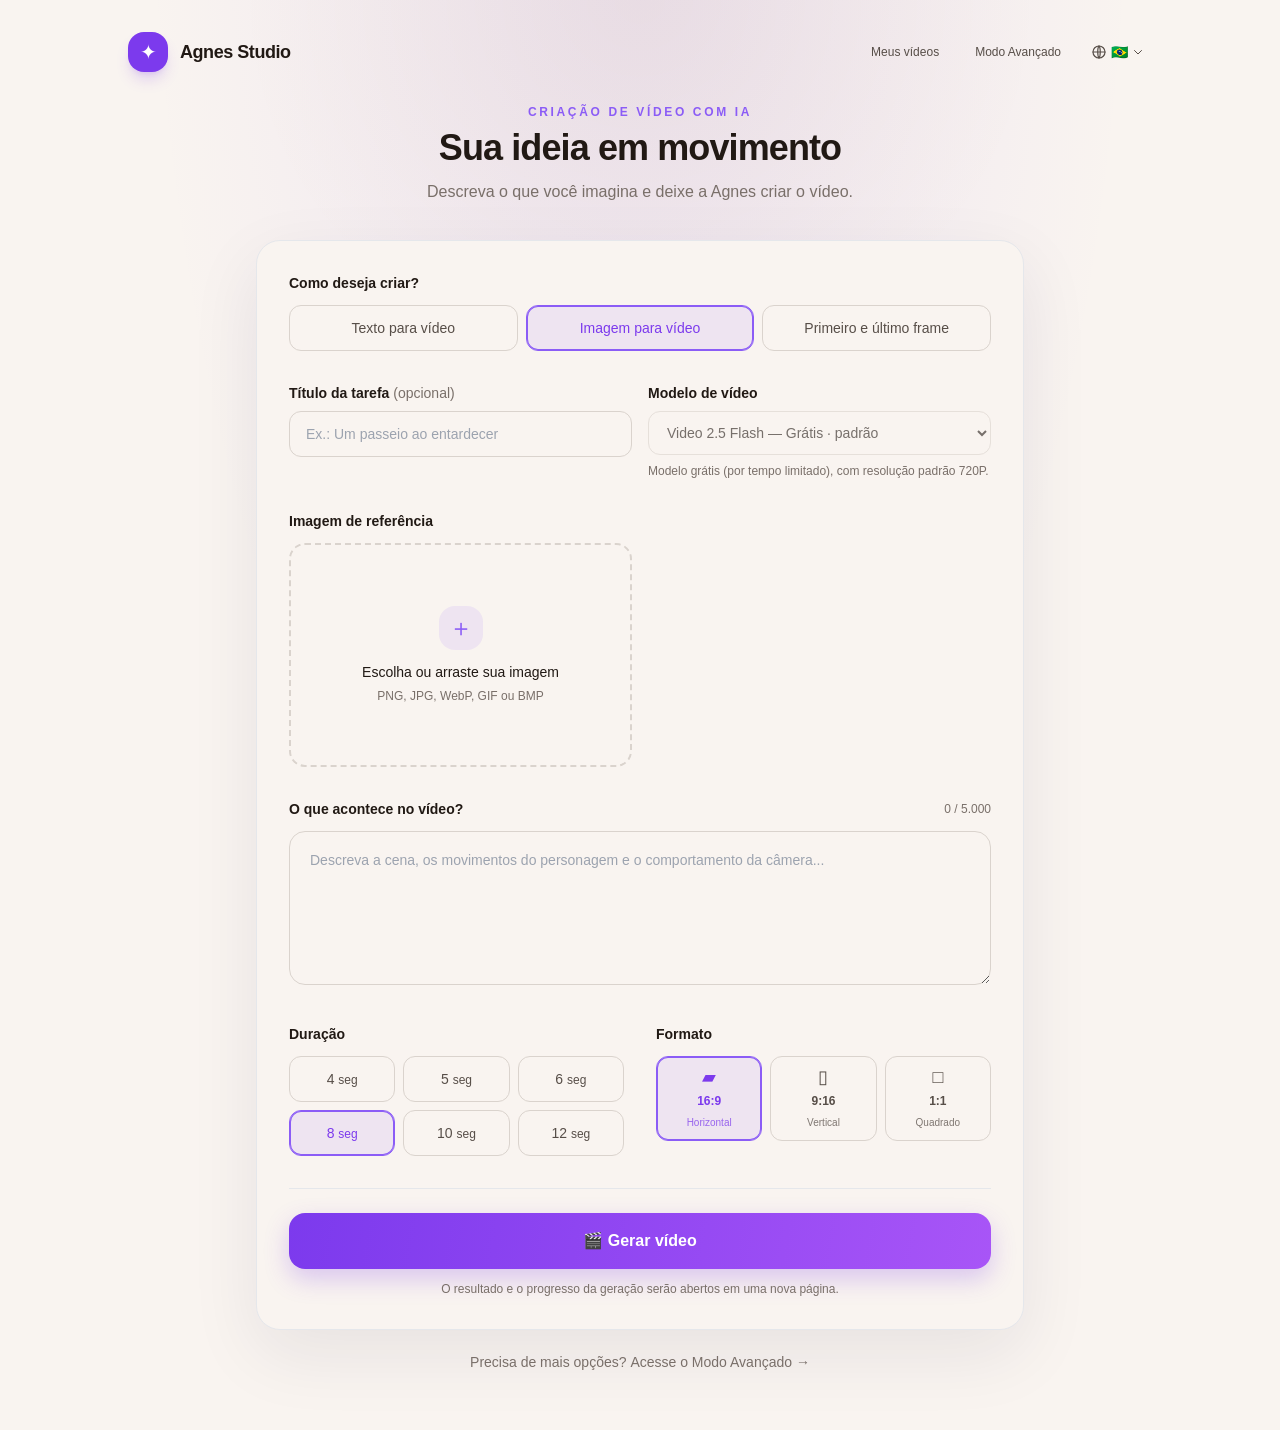
==== static/index.html @ dfd613c1 "fix: persist quick video task title" ====
<!DOCTYPE html>
<html lang="zh-CN">
  <head>
    <meta charset="UTF-8" />
    <meta name="viewport" content="width=device-width, initial-scale=1.0" />
    <title>Agnes Video Generator</title>
    <link rel="icon" type="image/svg+xml" href="/static/favicon.svg" />
    <link rel="icon" type="image/x-icon" href="/static/favicon.ico" />
    <link rel="icon" type="image/png" sizes="1024x1024" href="/static/icon.png" />
    <link rel="apple-touch-icon" href="/static/icon.png" />
    <script>
      /* ── 主题防闪烁：hydration/DOM 前同步设置 <html data-theme>（与官网一致）── */
      (function () {
        try {
          var m = localStorage.getItem('theme');
          var mode = (m === 'light' || m === 'dark' || m === 'system') ? m : 'system';
          var dark = mode === 'dark' || (mode === 'system' && window.matchMedia('(prefers-color-scheme: dark)').matches);
          document.documentElement.setAttribute('data-theme', dark ? 'dark' : 'light');
        } catch (e) {
          document.documentElement.setAttribute('data-theme', 'dark');
        }
      })();
    </script>
    <script type="module" crossorigin src="/static/assets/index-D3nJv8yA.js"></script>
    <link rel="stylesheet" crossorigin href="/static/assets/index-COWpa79r.css">
  </head>
  <body class="text-ink min-h-screen font-sans" style="background: radial-gradient(ellipse 45% 38% at 50% 0%, color-mix(in oklab, var(--color-accent) 6%, transparent), transparent 70%), var(--color-paper);">
    <div id="app"></div>
  </body>
</html>
---- static/assets/index-COWpa79r.css ----
.studio-shell[data-v-0c28b65e]{background:radial-gradient(ellipse at 50% -15%,rgba(139,92,246,.12),transparent 55%)}.studio-card[data-v-0c28b65e]{box-shadow:0 24px 70px #1e143c14}.studio-choice[data-v-0c28b65e]{min-height:46px;border-radius:12px;font-size:.875rem;transition:all .16s ease}.studio-choice[data-v-0c28b65e]:hover{border-color:#8b5cf68c}.studio-choice-active[data-v-0c28b65e],.studio-mode-tab-active[data-v-0c28b65e]{border-color:#8b5cf6;background:#8b5cf61a;color:#7c3aed;box-shadow:inset 0 0 0 1px #8b5cf6}.studio-generate[data-v-0c28b65e]{background:linear-gradient(100deg,#7c3aed,#a855f7);box-shadow:0 10px 24px #7c3aed40}.studio-generate[data-v-0c28b65e]:hover:not(:disabled){transform:translateY(-1px);box-shadow:0 14px 30px #7c3aed52}.studio-spinner[data-v-0c28b65e]{width:17px;height:17px;border:2px solid rgba(255,255,255,.45);border-top-color:#fff;border-radius:50%;animation:studio-spin-0c28b65e .75s linear infinite}@keyframes studio-spin-0c28b65e{to{transform:rotate(360deg)}}.studio-shell[data-v-d3bfa775]{background:radial-gradient(ellipse at 50% -15%,rgba(139,92,246,.12),transparent 55%)}*,:before,:after{--tw-border-spacing-x: 0;--tw-border-spacing-y: 0;--tw-translate-x: 0;--tw-translate-y: 0;--tw-rotate: 0;--tw-skew-x: 0;--tw-skew-y: 0;--tw-scale-x: 1;--tw-scale-y: 1;--tw-pan-x: ;--tw-pan-y: ;--tw-pinch-zoom: ;--tw-scroll-snap-strictness: proximity;--tw-gradient-from-position: ;--tw-gradient-via-position: ;--tw-gradient-to-position: ;--tw-ordinal: ;--tw-slashed-zero: ;--tw-numeric-figure: ;--tw-numeric-spacing: ;--tw-numeric-fraction: ;--tw-ring-inset: ;--tw-ring-offset-width: 0px;--tw-ring-offset-color: #fff;--tw-ring-color: rgb(59 130 246 / .5);--tw-ring-offset-shadow: 0 0 #0000;--tw-ring-shadow: 0 0 #0000;--tw-shadow: 0 0 #0000;--tw-shadow-colored: 0 0 #0000;--tw-blur: ;--tw-brightness: ;--tw-contrast: ;--tw-grayscale: ;--tw-hue-rotate: ;--tw-invert: ;--tw-saturate: ;--tw-sepia: ;--tw-drop-shadow: ;--tw-backdrop-blur: ;--tw-backdrop-brightness: ;--tw-backdrop-contrast: ;--tw-backdrop-grayscale: ;--tw-backdrop-hue-rotate: ;--tw-backdrop-invert: ;--tw-backdrop-opacity: ;--tw-backdrop-saturate: ;--tw-backdrop-sepia: ;--tw-contain-size: ;--tw-contain-layout: ;--tw-contain-paint: ;--tw-contain-style: }::backdrop{--tw-border-spacing-x: 0;--tw-border-spacing-y: 0;--tw-translate-x: 0;--tw-translate-y: 0;--tw-rotate: 0;--tw-skew-x: 0;--tw-skew-y: 0;--tw-scale-x: 1;--tw-scale-y: 1;--tw-pan-x: ;--tw-pan-y: ;--tw-pinch-zoom: ;--tw-scroll-snap-strictness: proximity;--tw-gradient-from-position: ;--tw-gradient-via-position: ;--tw-gradient-to-position: ;--tw-ordinal: ;--tw-slashed-zero: ;--tw-numeric-figure: ;--tw-numeric-spacing: ;--tw-numeric-fraction: ;--tw-ring-inset: ;--tw-ring-offset-width: 0px;--tw-ring-offset-color: #fff;--tw-ring-color: rgb(59 130 246 / .5);--tw-ring-offset-shadow: 0 0 #0000;--tw-ring-shadow: 0 0 #0000;--tw-shadow: 0 0 #0000;--tw-shadow-colored: 0 0 #0000;--tw-blur: ;--tw-brightness: ;--tw-contrast: ;--tw-grayscale: ;--tw-hue-rotate: ;--tw-invert: ;--tw-saturate: ;--tw-sepia: ;--tw-drop-shadow: ;--tw-backdrop-blur: ;--tw-backdrop-brightness: ;--tw-backdrop-contrast: ;--tw-backdrop-grayscale: ;--tw-backdrop-hue-rotate: ;--tw-backdrop-invert: ;--tw-backdrop-opacity: ;--tw-backdrop-saturate: ;--tw-backdrop-sepia: ;--tw-contain-size: ;--tw-contain-layout: ;--tw-contain-paint: ;--tw-contain-style: }*,:before,:after{box-sizing:border-box;border-width:0;border-style:solid;border-color:#e5e7eb}:before,:after{--tw-content: ""}html,:host{line-height:1.5;-webkit-text-size-adjust:100%;-moz-tab-size:4;-o-tab-size:4;tab-size:4;font-family:PingFang SC,Microsoft YaHei,sans-serif;font-feature-settings:normal;font-variation-settings:normal;-webkit-tap-highlight-color:transparent}body{margin:0;line-height:inherit}hr{height:0;color:inherit;border-top-width:1px}abbr:where([title]){-webkit-text-decoration:underline dotted;text-decoration:underline dotted}h1,h2,h3,h4,h5,h6{font-size:inherit;font-weight:inherit}a{color:inherit;text-decoration:inherit}b,strong{font-weight:bolder}code,kbd,samp,pre{font-family:ui-monospace,SFMono-Regular,Menlo,Monaco,Consolas,Liberation Mono,Courier New,monospace;font-feature-settings:normal;font-variation-settings:normal;font-size:1em}small{font-size:80%}sub,sup{font-size:75%;line-height:0;position:relative;vertical-align:baseline}sub{bottom:-.25em}sup{top:-.5em}table{text-indent:0;border-color:inherit;border-collapse:collapse}button,input,optgroup,select,textarea{font-family:inherit;font-feature-settings:inherit;font-variation-settings:inherit;font-size:100%;font-weight:inherit;line-height:inherit;letter-spacing:inherit;color:inherit;margin:0;padding:0}button,select{text-transform:none}button,input:where([type=button]),input:where([type=reset]),input:where([type=submit]){-webkit-appearance:button;background-color:transparent;background-image:none}:-moz-focusring{outline:auto}:-moz-ui-invalid{box-shadow:none}progress{vertical-align:baseline}::-webkit-inner-spin-button,::-webkit-outer-spin-button{height:auto}[type=search]{-webkit-appearance:textfield;outline-offset:-2px}::-webkit-search-decoration{-webkit-appearance:none}::-webkit-file-upload-button{-webkit-appearance:button;font:inherit}summary{display:list-item}blockquote,dl,dd,h1,h2,h3,h4,h5,h6,hr,figure,p,pre{margin:0}fieldset{margin:0;padding:0}legend{padding:0}ol,ul,menu{list-style:none;margin:0;padding:0}dialog{padding:0}textarea{resize:vertical}input::-moz-placeholder,textarea::-moz-placeholder{opacity:1;color:#9ca3af}input::placeholder,textarea::placeholder{opacity:1;color:#9ca3af}button,[role=button]{cursor:pointer}:disabled{cursor:default}img,svg,video,canvas,audio,iframe,embed,object{display:block;vertical-align:middle}img,video{max-width:100%;height:auto}[hidden]:where(:not([hidden=until-found])){display:none}.sr-only{position:absolute;width:1px;height:1px;padding:0;margin:-1px;overflow:hidden;clip:rect(0,0,0,0);white-space:nowrap;border-width:0}.pointer-events-none{pointer-events:none}.visible{visibility:visible}.fixed{position:fixed}.absolute{position:absolute}.relative{position:relative}.sticky{position:sticky}.inset-0{top:0;right:0;bottom:0;left:0}.inset-x-0{left:0;right:0}.bottom-0{bottom:0}.bottom-6{bottom:1.5rem}.left-1\/2{left:50%}.left-2{left:.5rem}.right-0{right:0}.top-0{top:0}.top-2{top:.5rem}.top-24{top:6rem}.top-\[120px\]{top:120px}.z-20{z-index:20}.z-40{z-index:40}.z-50{z-index:50}.z-\[60\]{z-index:60}.order-last{order:9999}.-mx-1{margin-left:-.25rem;margin-right:-.25rem}.mx-1{margin-left:.25rem;margin-right:.25rem}.mx-2{margin-left:.5rem;margin-right:.5rem}.mx-4{margin-left:1rem;margin-right:1rem}.mx-auto{margin-left:auto;margin-right:auto}.-mt-0\.5{margin-top:-.125rem}.mb-0\.5{margin-bottom:.125rem}.mb-1{margin-bottom:.25rem}.mb-1\.5{margin-bottom:.375rem}.mb-10{margin-bottom:2.5rem}.mb-2{margin-bottom:.5rem}.mb-3{margin-bottom:.75rem}.mb-4{margin-bottom:1rem}.mb-5{margin-bottom:1.25rem}.mb-6{margin-bottom:1.5rem}.mb-7{margin-bottom:1.75rem}.mb-8{margin-bottom:2rem}.ml-1{margin-left:.25rem}.ml-2{margin-left:.5rem}.ml-3{margin-left:.75rem}.ml-auto{margin-left:auto}.mr-3{margin-right:.75rem}.mt-0\.5{margin-top:.125rem}.mt-1{margin-top:.25rem}.mt-1\.5{margin-top:.375rem}.mt-2{margin-top:.5rem}.mt-2\.5{margin-top:.625rem}.mt-3{margin-top:.75rem}.mt-4{margin-top:1rem}.mt-5{margin-top:1.25rem}.mt-6{margin-top:1.5rem}.mt-8{margin-top:2rem}.line-clamp-2{overflow:hidden;display:-webkit-box;-webkit-box-orient:vertical;-webkit-line-clamp:2}.block{display:block}.inline-block{display:inline-block}.inline{display:inline}.flex{display:flex}.inline-flex{display:inline-flex}.table{display:table}.grid{display:grid}.hidden{display:none}.aspect-video{aspect-ratio:16 / 9}.h-1{height:.25rem}.h-10{height:2.5rem}.h-11{height:2.75rem}.h-12{height:3rem}.h-2\.5{height:.625rem}.h-3{height:.75rem}.h-3\.5{height:.875rem}.h-4{height:1rem}.h-5{height:1.25rem}.h-7{height:1.75rem}.h-9{height:2.25rem}.h-full{height:100%}.max-h-24{max-height:6rem}.max-h-32{max-height:8rem}.max-h-36{max-height:9rem}.max-h-40{max-height:10rem}.max-h-48{max-height:12rem}.max-h-64{max-height:16rem}.max-h-72{max-height:18rem}.max-h-96{max-height:24rem}.max-h-\[400px\]{max-height:400px}.max-h-\[70vh\]{max-height:70vh}.max-h-\[85vh\]{max-height:85vh}.max-h-\[90vh\]{max-height:90vh}.min-h-11{min-height:2.75rem}.min-h-48{min-height:12rem}.min-h-screen{min-height:100vh}.w-1{width:.25rem}.w-10{width:2.5rem}.w-11{width:2.75rem}.w-12{width:3rem}.w-16{width:4rem}.w-20{width:5rem}.w-24{width:6rem}.w-3{width:.75rem}.w-3\.5{width:.875rem}.w-4{width:1rem}.w-40{width:10rem}.w-72{width:18rem}.w-8{width:2rem}.w-9{width:2.25rem}.w-\[115px\]{width:115px}.w-\[130px\]{width:130px}.w-\[220px\]{width:220px}.w-full{width:100%}.w-px{width:1px}.min-w-0{min-width:0px}.min-w-48{min-width:12rem}.min-w-\[8rem\]{min-width:8rem}.max-w-2xl{max-width:42rem}.max-w-3xl{max-width:48rem}.max-w-4xl{max-width:56rem}.max-w-5xl{max-width:64rem}.max-w-\[85vw\]{max-width:85vw}.max-w-\[90vw\]{max-width:90vw}.max-w-\[9rem\]{max-width:9rem}.max-w-lg{max-width:32rem}.max-w-sm{max-width:24rem}.max-w-xl{max-width:36rem}.flex-1{flex:1 1 0%}.flex-shrink-0,.shrink-0{flex-shrink:0}.basis-full{flex-basis:100%}.-translate-x-1\/2{--tw-translate-x: -50%;transform:translate(var(--tw-translate-x),var(--tw-translate-y)) rotate(var(--tw-rotate)) skew(var(--tw-skew-x)) skewY(var(--tw-skew-y)) scaleX(var(--tw-scale-x)) scaleY(var(--tw-scale-y))}.translate-y-0{--tw-translate-y: 0px;transform:translate(var(--tw-translate-x),var(--tw-translate-y)) rotate(var(--tw-rotate)) skew(var(--tw-skew-x)) skewY(var(--tw-skew-y)) scaleX(var(--tw-scale-x)) scaleY(var(--tw-scale-y))}.translate-y-4{--tw-translate-y: 1rem;transform:translate(var(--tw-translate-x),var(--tw-translate-y)) rotate(var(--tw-rotate)) skew(var(--tw-skew-x)) skewY(var(--tw-skew-y)) scaleX(var(--tw-scale-x)) scaleY(var(--tw-scale-y))}.rotate-180{--tw-rotate: 180deg;transform:translate(var(--tw-translate-x),var(--tw-translate-y)) rotate(var(--tw-rotate)) skew(var(--tw-skew-x)) skewY(var(--tw-skew-y)) scaleX(var(--tw-scale-x)) scaleY(var(--tw-scale-y))}.rotate-90{--tw-rotate: 90deg;transform:translate(var(--tw-translate-x),var(--tw-translate-y)) rotate(var(--tw-rotate)) skew(var(--tw-skew-x)) skewY(var(--tw-skew-y)) scaleX(var(--tw-scale-x)) scaleY(var(--tw-scale-y))}.transform{transform:translate(var(--tw-translate-x),var(--tw-translate-y)) rotate(var(--tw-rotate)) skew(var(--tw-skew-x)) skewY(var(--tw-skew-y)) scaleX(var(--tw-scale-x)) scaleY(var(--tw-scale-y))}@keyframes pulse{50%{opacity:.5}}.animate-pulse{animation:pulse 2s cubic-bezier(.4,0,.6,1) infinite}.cursor-help{cursor:help}.cursor-not-allowed{cursor:not-allowed}.cursor-pointer{cursor:pointer}.select-none{-webkit-user-select:none;-moz-user-select:none;user-select:none}.select-all{-webkit-user-select:all;-moz-user-select:all;user-select:all}.resize-y{resize:vertical}.list-disc{list-style-type:disc}.grid-cols-1{grid-template-columns:repeat(1,minmax(0,1fr))}.grid-cols-2{grid-template-columns:repeat(2,minmax(0,1fr))}.grid-cols-3{grid-template-columns:repeat(3,minmax(0,1fr))}.flex-col{flex-direction:column}.flex-wrap{flex-wrap:wrap}.items-start{align-items:flex-start}.items-end{align-items:flex-end}.items-center{align-items:center}.justify-end{justify-content:flex-end}.justify-center{justify-content:center}.justify-between{justify-content:space-between}.gap-0\.5{gap:.125rem}.gap-1{gap:.25rem}.gap-1\.5{gap:.375rem}.gap-2{gap:.5rem}.gap-2\.5{gap:.625rem}.gap-3{gap:.75rem}.gap-4{gap:1rem}.gap-6{gap:1.5rem}.gap-7{gap:1.75rem}.gap-x-3{-moz-column-gap:.75rem;column-gap:.75rem}.gap-x-4{-moz-column-gap:1rem;column-gap:1rem}.gap-x-5{-moz-column-gap:1.25rem;column-gap:1.25rem}.gap-x-6{-moz-column-gap:1.5rem;column-gap:1.5rem}.gap-y-0\.5{row-gap:.125rem}.gap-y-1{row-gap:.25rem}.gap-y-1\.5{row-gap:.375rem}.gap-y-2{row-gap:.5rem}.gap-y-3{row-gap:.75rem}.space-y-0\.5>:not([hidden])~:not([hidden]){--tw-space-y-reverse: 0;margin-top:calc(.125rem * calc(1 - var(--tw-space-y-reverse)));margin-bottom:calc(.125rem * var(--tw-space-y-reverse))}.space-y-1>:not([hidden])~:not([hidden]){--tw-space-y-reverse: 0;margin-top:calc(.25rem * calc(1 - var(--tw-space-y-reverse)));margin-bottom:calc(.25rem * var(--tw-space-y-reverse))}.space-y-1\.5>:not([hidden])~:not([hidden]){--tw-space-y-reverse: 0;margin-top:calc(.375rem * calc(1 - var(--tw-space-y-reverse)));margin-bottom:calc(.375rem * var(--tw-space-y-reverse))}.space-y-2>:not([hidden])~:not([hidden]){--tw-space-y-reverse: 0;margin-top:calc(.5rem * calc(1 - var(--tw-space-y-reverse)));margin-bottom:calc(.5rem * var(--tw-space-y-reverse))}.space-y-3>:not([hidden])~:not([hidden]){--tw-space-y-reverse: 0;margin-top:calc(.75rem * calc(1 - var(--tw-space-y-reverse)));margin-bottom:calc(.75rem * var(--tw-space-y-reverse))}.space-y-4>:not([hidden])~:not([hidden]){--tw-space-y-reverse: 0;margin-top:calc(1rem * calc(1 - var(--tw-space-y-reverse)));margin-bottom:calc(1rem * var(--tw-space-y-reverse))}.space-y-5>:not([hidden])~:not([hidden]){--tw-space-y-reverse: 0;margin-top:calc(1.25rem * calc(1 - var(--tw-space-y-reverse)));margin-bottom:calc(1.25rem * var(--tw-space-y-reverse))}.space-y-7>:not([hidden])~:not([hidden]){--tw-space-y-reverse: 0;margin-top:calc(1.75rem * calc(1 - var(--tw-space-y-reverse)));margin-bottom:calc(1.75rem * var(--tw-space-y-reverse))}.self-start{align-self:flex-start}.self-center{align-self:center}.overflow-auto{overflow:auto}.overflow-hidden{overflow:hidden}.overflow-x-auto{overflow-x:auto}.overflow-y-auto{overflow-y:auto}.truncate{overflow:hidden;text-overflow:ellipsis;white-space:nowrap}.whitespace-nowrap{white-space:nowrap}.whitespace-pre{white-space:pre}.whitespace-pre-line{white-space:pre-line}.whitespace-pre-wrap{white-space:pre-wrap}.break-words{overflow-wrap:break-word}.break-all{word-break:break-all}.rounded{border-radius:.25rem}.rounded-2xl{border-radius:1rem}.rounded-3xl{border-radius:1.5rem}.rounded-full{border-radius:9999px}.rounded-lg{border-radius:.5rem}.rounded-md{border-radius:.375rem}.rounded-xl{border-radius:.75rem}.border{border-width:1px}.border-2{border-width:2px}.border-b{border-bottom-width:1px}.border-t{border-top-width:1px}.border-dashed{border-style:dashed}.border-amber-500\/25{border-color:#f59e0b40}.border-amber-500\/30{border-color:#f59e0b4d}.border-amber-500\/40{border-color:#f59e0b66}.border-emerald-400\/40{border-color:#34d39966}.border-emerald-500\/20{border-color:#10b98133}.border-red-500\/15{border-color:#ef444426}.border-red-500\/20{border-color:#ef444433}.border-red-500\/25{border-color:#ef444440}.border-red-800{--tw-border-opacity: 1;border-color:rgb(153 27 27 / var(--tw-border-opacity, 1))}.border-red-800\/50{border-color:#991b1b80}.border-red-800\/60{border-color:#991b1b99}.border-transparent{border-color:transparent}.border-violet-400\/50{border-color:#a78bfa80}.border-violet-500{--tw-border-opacity: 1;border-color:rgb(139 92 246 / var(--tw-border-opacity, 1))}.border-violet-500\/15{border-color:#8b5cf626}.border-white\/40{border-color:#fff6}.border-t-white{--tw-border-opacity: 1;border-top-color:rgb(255 255 255 / var(--tw-border-opacity, 1))}.bg-amber-500\/10{background-color:#f59e0b1a}.bg-amber-500\/5{background-color:#f59e0b0d}.bg-amber-900\/30{background-color:#78350f4d}.bg-amber-900\/60{background-color:#78350f99}.bg-black{--tw-bg-opacity: 1;background-color:rgb(0 0 0 / var(--tw-bg-opacity, 1))}.bg-black\/40{background-color:#0006}.bg-black\/65{background-color:#000000a6}.bg-black\/70{background-color:#000000b3}.bg-black\/80{background-color:#000c}.bg-blue-600{--tw-bg-opacity: 1;background-color:rgb(37 99 235 / var(--tw-bg-opacity, 1))}.bg-blue-600\/80{background-color:#2563ebcc}.bg-blue-900{--tw-bg-opacity: 1;background-color:rgb(30 58 138 / var(--tw-bg-opacity, 1))}.bg-blue-900\/60{background-color:#1e3a8a99}.bg-emerald-500\/10{background-color:#10b9811a}.bg-emerald-600{--tw-bg-opacity: 1;background-color:rgb(5 150 105 / var(--tw-bg-opacity, 1))}.bg-green-600{--tw-bg-opacity: 1;background-color:rgb(22 163 74 / var(--tw-bg-opacity, 1))}.bg-green-900{--tw-bg-opacity: 1;background-color:rgb(20 83 45 / var(--tw-bg-opacity, 1))}.bg-green-900\/60{background-color:#14532d99}.bg-purple-500\/10{background-color:#a855f71a}.bg-red-500\/10{background-color:#ef44441a}.bg-red-500\/5{background-color:#ef44440d}.bg-red-600{--tw-bg-opacity: 1;background-color:rgb(220 38 38 / var(--tw-bg-opacity, 1))}.bg-red-600\/80{background-color:#dc2626cc}.bg-red-700{--tw-bg-opacity: 1;background-color:rgb(185 28 28 / var(--tw-bg-opacity, 1))}.bg-red-900\/50{background-color:#7f1d1d80}.bg-red-900\/60{background-color:#7f1d1d99}.bg-sky-600{--tw-bg-opacity: 1;background-color:rgb(2 132 199 / var(--tw-bg-opacity, 1))}.bg-violet-500\/10{background-color:#8b5cf61a}.bg-violet-500\/5{background-color:#8b5cf60d}.bg-violet-600{--tw-bg-opacity: 1;background-color:rgb(124 58 237 / var(--tw-bg-opacity, 1))}.bg-white\/15{background-color:#ffffff26}.bg-gradient-to-r{background-image:linear-gradient(to right,var(--tw-gradient-stops))}.from-violet-600{--tw-gradient-from: #7c3aed var(--tw-gradient-from-position);--tw-gradient-to: rgb(124 58 237 / 0) var(--tw-gradient-to-position);--tw-gradient-stops: var(--tw-gradient-from), var(--tw-gradient-to)}.to-fuchsia-500{--tw-gradient-to: #d946ef var(--tw-gradient-to-position)}.object-contain{-o-object-fit:contain;object-fit:contain}.object-cover{-o-object-fit:cover;object-fit:cover}.p-2{padding:.5rem}.p-3{padding:.75rem}.p-4{padding:1rem}.p-5{padding:1.25rem}.p-6{padding:1.5rem}.p-8{padding:2rem}.px-1{padding-left:.25rem;padding-right:.25rem}.px-1\.5{padding-left:.375rem;padding-right:.375rem}.px-2{padding-left:.5rem;padding-right:.5rem}.px-2\.5{padding-left:.625rem;padding-right:.625rem}.px-3{padding-left:.75rem;padding-right:.75rem}.px-3\.5{padding-left:.875rem;padding-right:.875rem}.px-4{padding-left:1rem;padding-right:1rem}.px-5{padding-left:1.25rem;padding-right:1.25rem}.px-6{padding-left:1.5rem;padding-right:1.5rem}.py-0\.5{padding-top:.125rem;padding-bottom:.125rem}.py-1{padding-top:.25rem;padding-bottom:.25rem}.py-1\.5{padding-top:.375rem;padding-bottom:.375rem}.py-10{padding-top:2.5rem;padding-bottom:2.5rem}.py-12{padding-top:3rem;padding-bottom:3rem}.py-2{padding-top:.5rem;padding-bottom:.5rem}.py-2\.5{padding-top:.625rem;padding-bottom:.625rem}.py-3{padding-top:.75rem;padding-bottom:.75rem}.py-3\.5{padding-top:.875rem;padding-bottom:.875rem}.py-4{padding-top:1rem;padding-bottom:1rem}.py-5{padding-top:1.25rem;padding-bottom:1.25rem}.py-6{padding-top:1.5rem;padding-bottom:1.5rem}.py-7{padding-top:1.75rem;padding-bottom:1.75rem}.py-8{padding-top:2rem;padding-bottom:2rem}.pb-2{padding-bottom:.5rem}.pb-3{padding-bottom:.75rem}.pb-5{padding-bottom:1.25rem}.pb-8{padding-bottom:2rem}.pl-4{padding-left:1rem}.pr-3{padding-right:.75rem}.pt-0\.5{padding-top:.125rem}.pt-1{padding-top:.25rem}.pt-2{padding-top:.5rem}.pt-3{padding-top:.75rem}.pt-4{padding-top:1rem}.pt-6{padding-top:1.5rem}.pt-8{padding-top:2rem}.text-left{text-align:left}.text-center{text-align:center}.text-right{text-align:right}.align-middle{vertical-align:middle}.font-mono{font-family:ui-monospace,SFMono-Regular,Menlo,Monaco,Consolas,Liberation Mono,Courier New,monospace}.font-sans{font-family:PingFang SC,Microsoft YaHei,sans-serif}.text-2xl{font-size:1.5rem;line-height:2rem}.text-3xl{font-size:1.875rem;line-height:2.25rem}.text-\[10px\]{font-size:10px}.text-\[11px\]{font-size:11px}.text-base{font-size:1rem;line-height:1.5rem}.text-lg{font-size:1.125rem;line-height:1.75rem}.text-sm{font-size:.875rem;line-height:1.25rem}.text-xl{font-size:1.25rem;line-height:1.75rem}.text-xs{font-size:.75rem;line-height:1rem}.font-bold{font-weight:700}.font-medium{font-weight:500}.font-normal{font-weight:400}.font-semibold{font-weight:600}.uppercase{text-transform:uppercase}.leading-5{line-height:1.25rem}.leading-6{line-height:1.5rem}.leading-none{line-height:1}.leading-relaxed{line-height:1.625}.tracking-\[0\.18em\]{letter-spacing:.18em}.tracking-\[0\.22em\]{letter-spacing:.22em}.tracking-tight{letter-spacing:-.025em}.tracking-wide{letter-spacing:.025em}.text-amber-300{--tw-text-opacity: 1;color:rgb(252 211 77 / var(--tw-text-opacity, 1))}.text-amber-300\/80{color:#fcd34dcc}.text-amber-400{--tw-text-opacity: 1;color:rgb(251 191 36 / var(--tw-text-opacity, 1))}.text-amber-600{--tw-text-opacity: 1;color:rgb(217 119 6 / var(--tw-text-opacity, 1))}.text-amber-700{--tw-text-opacity: 1;color:rgb(180 83 9 / var(--tw-text-opacity, 1))}.text-amber-800{--tw-text-opacity: 1;color:rgb(146 64 14 / var(--tw-text-opacity, 1))}.text-blue-300{--tw-text-opacity: 1;color:rgb(147 197 253 / var(--tw-text-opacity, 1))}.text-emerald-400{--tw-text-opacity: 1;color:rgb(52 211 153 / var(--tw-text-opacity, 1))}.text-emerald-600{--tw-text-opacity: 1;color:rgb(5 150 105 / var(--tw-text-opacity, 1))}.text-emerald-700{--tw-text-opacity: 1;color:rgb(4 120 87 / var(--tw-text-opacity, 1))}.text-green-300{--tw-text-opacity: 1;color:rgb(134 239 172 / var(--tw-text-opacity, 1))}.text-green-400{--tw-text-opacity: 1;color:rgb(74 222 128 / var(--tw-text-opacity, 1))}.text-purple-600{--tw-text-opacity: 1;color:rgb(147 51 234 / var(--tw-text-opacity, 1))}.text-red-100{--tw-text-opacity: 1;color:rgb(254 226 226 / var(--tw-text-opacity, 1))}.text-red-200{--tw-text-opacity: 1;color:rgb(254 202 202 / var(--tw-text-opacity, 1))}.text-red-300{--tw-text-opacity: 1;color:rgb(252 165 165 / var(--tw-text-opacity, 1))}.text-red-400{--tw-text-opacity: 1;color:rgb(248 113 113 / var(--tw-text-opacity, 1))}.text-red-500{--tw-text-opacity: 1;color:rgb(239 68 68 / var(--tw-text-opacity, 1))}.text-red-600{--tw-text-opacity: 1;color:rgb(220 38 38 / var(--tw-text-opacity, 1))}.text-violet-500{--tw-text-opacity: 1;color:rgb(139 92 246 / var(--tw-text-opacity, 1))}.text-violet-600{--tw-text-opacity: 1;color:rgb(124 58 237 / var(--tw-text-opacity, 1))}.text-white{--tw-text-opacity: 1;color:rgb(255 255 255 / var(--tw-text-opacity, 1))}.text-yellow-400{--tw-text-opacity: 1;color:rgb(250 204 21 / var(--tw-text-opacity, 1))}.underline{text-decoration-line:underline}.decoration-dotted{text-decoration-style:dotted}.underline-offset-2{text-underline-offset:2px}.accent-blue-500{accent-color:#3b82f6}.accent-red-500{accent-color:#ef4444}.opacity-0{opacity:0}.opacity-100{opacity:1}.opacity-40{opacity:.4}.opacity-45{opacity:.45}.opacity-50{opacity:.5}.opacity-70{opacity:.7}.opacity-75{opacity:.75}.shadow-2xl{--tw-shadow: 0 25px 50px -12px rgb(0 0 0 / .25);--tw-shadow-colored: 0 25px 50px -12px var(--tw-shadow-color);box-shadow:var(--tw-ring-offset-shadow, 0 0 #0000),var(--tw-ring-shadow, 0 0 #0000),var(--tw-shadow)}.shadow-lg{--tw-shadow: 0 10px 15px -3px rgb(0 0 0 / .1), 0 4px 6px -4px rgb(0 0 0 / .1);--tw-shadow-colored: 0 10px 15px -3px var(--tw-shadow-color), 0 4px 6px -4px var(--tw-shadow-color);box-shadow:var(--tw-ring-offset-shadow, 0 0 #0000),var(--tw-ring-shadow, 0 0 #0000),var(--tw-shadow)}.shadow-md{--tw-shadow: 0 4px 6px -1px rgb(0 0 0 / .1), 0 2px 4px -2px rgb(0 0 0 / .1);--tw-shadow-colored: 0 4px 6px -1px var(--tw-shadow-color), 0 2px 4px -2px var(--tw-shadow-color);box-shadow:var(--tw-ring-offset-shadow, 0 0 #0000),var(--tw-ring-shadow, 0 0 #0000),var(--tw-shadow)}.shadow-sm{--tw-shadow: 0 1px 2px 0 rgb(0 0 0 / .05);--tw-shadow-colored: 0 1px 2px 0 var(--tw-shadow-color);box-shadow:var(--tw-ring-offset-shadow, 0 0 #0000),var(--tw-ring-shadow, 0 0 #0000),var(--tw-shadow)}.shadow-xl{--tw-shadow: 0 20px 25px -5px rgb(0 0 0 / .1), 0 8px 10px -6px rgb(0 0 0 / .1);--tw-shadow-colored: 0 20px 25px -5px var(--tw-shadow-color), 0 8px 10px -6px var(--tw-shadow-color);box-shadow:var(--tw-ring-offset-shadow, 0 0 #0000),var(--tw-ring-shadow, 0 0 #0000),var(--tw-shadow)}.shadow-violet-600\/20{--tw-shadow-color: rgb(124 58 237 / .2);--tw-shadow: var(--tw-shadow-colored)}.shadow-violet-950\/5{--tw-shadow-color: rgb(46 16 101 / .05);--tw-shadow: var(--tw-shadow-colored)}.outline-none{outline:2px solid transparent;outline-offset:2px}.ring-1{--tw-ring-offset-shadow: var(--tw-ring-inset) 0 0 0 var(--tw-ring-offset-width) var(--tw-ring-offset-color);--tw-ring-shadow: var(--tw-ring-inset) 0 0 0 calc(1px + var(--tw-ring-offset-width)) var(--tw-ring-color);box-shadow:var(--tw-ring-offset-shadow),var(--tw-ring-shadow),var(--tw-shadow, 0 0 #0000)}.ring-2{--tw-ring-offset-shadow: var(--tw-ring-inset) 0 0 0 var(--tw-ring-offset-width) var(--tw-ring-offset-color);--tw-ring-shadow: var(--tw-ring-inset) 0 0 0 calc(2px + var(--tw-ring-offset-width)) var(--tw-ring-color);box-shadow:var(--tw-ring-offset-shadow),var(--tw-ring-shadow),var(--tw-shadow, 0 0 #0000)}.ring-amber-500\/20{--tw-ring-color: rgb(245 158 11 / .2)}.filter{filter:var(--tw-blur) var(--tw-brightness) var(--tw-contrast) var(--tw-grayscale) var(--tw-hue-rotate) var(--tw-invert) var(--tw-saturate) var(--tw-sepia) var(--tw-drop-shadow)}.backdrop-blur-sm{--tw-backdrop-blur: blur(4px);-webkit-backdrop-filter:var(--tw-backdrop-blur) var(--tw-backdrop-brightness) var(--tw-backdrop-contrast) var(--tw-backdrop-grayscale) var(--tw-backdrop-hue-rotate) var(--tw-backdrop-invert) var(--tw-backdrop-opacity) var(--tw-backdrop-saturate) var(--tw-backdrop-sepia);backdrop-filter:var(--tw-backdrop-blur) var(--tw-backdrop-brightness) var(--tw-backdrop-contrast) var(--tw-backdrop-grayscale) var(--tw-backdrop-hue-rotate) var(--tw-backdrop-invert) var(--tw-backdrop-opacity) var(--tw-backdrop-saturate) var(--tw-backdrop-sepia)}.backdrop-blur-xl{--tw-backdrop-blur: blur(24px);-webkit-backdrop-filter:var(--tw-backdrop-blur) var(--tw-backdrop-brightness) var(--tw-backdrop-contrast) var(--tw-backdrop-grayscale) var(--tw-backdrop-hue-rotate) var(--tw-backdrop-invert) var(--tw-backdrop-opacity) var(--tw-backdrop-saturate) var(--tw-backdrop-sepia);backdrop-filter:var(--tw-backdrop-blur) var(--tw-backdrop-brightness) var(--tw-backdrop-contrast) var(--tw-backdrop-grayscale) var(--tw-backdrop-hue-rotate) var(--tw-backdrop-invert) var(--tw-backdrop-opacity) var(--tw-backdrop-saturate) var(--tw-backdrop-sepia)}.transition{transition-property:color,background-color,border-color,text-decoration-color,fill,stroke,opacity,box-shadow,transform,filter,backdrop-filter;transition-timing-function:cubic-bezier(.4,0,.2,1);transition-duration:.15s}.transition-all{transition-property:all;transition-timing-function:cubic-bezier(.4,0,.2,1);transition-duration:.15s}.transition-colors{transition-property:color,background-color,border-color,text-decoration-color,fill,stroke;transition-timing-function:cubic-bezier(.4,0,.2,1);transition-duration:.15s}.transition-transform{transition-property:transform;transition-timing-function:cubic-bezier(.4,0,.2,1);transition-duration:.15s}.duration-200{transition-duration:.2s}.duration-300{transition-duration:.3s}.duration-500{transition-duration:.5s}:root{--color-paper: oklch(13% .012 55);--color-paper-2: oklch(17% .014 55);--color-paper-3: oklch(22% .016 55);--color-ink: oklch(94% .008 65);--color-ink-2: oklch(78% .012 60);--color-muted: oklch(64% .014 60);--color-rule: oklch(30% .014 55);--color-accent: oklch(80% .14 75);--color-accent-ink: oklch(20% .05 75);--color-focus: oklch(82% .16 75);--color-danger: oklch(66% .19 27);--color-success: oklch(80% .13 152);--color-warning: oklch(80% .13 75);--ease-out: cubic-bezier(.16, 1, .3, 1);--dur-micro: .12s;--dur-short: .22s;--dur-long: .42s}[data-theme=light]{--color-paper: oklch(97% .008 60);--color-paper-2: oklch(100% .004 60);--color-paper-3: oklch(93% .01 60);--color-ink: oklch(22% .016 55);--color-ink-2: oklch(43% .016 55);--color-muted: oklch(55% .016 55);--color-rule: oklch(87% .012 60);--color-accent: oklch(52% .13 75);--color-accent-ink: oklch(98% .008 75);--color-focus: oklch(48% .15 75);--color-danger: oklch(50% .19 27);--color-success: oklch(50% .13 152);--color-warning: oklch(52% .13 75)}@keyframes spin{to{transform:rotate(360deg)}}.animate-spin{animation:spin 1s linear infinite}@keyframes pulse-dot{0%,to{opacity:1}50%{opacity:.3}}.animate-pulse-dot{animation:pulse-dot 1.5s ease-in-out infinite}@keyframes fadeIn{0%{opacity:0}to{opacity:1}}.animate-fade-in{animation:fadeIn .42s var(--ease-out) forwards}@media (prefers-reduced-motion: reduce){*,*:before,*:after{animation-duration:.01ms!important;animation-iteration-count:1!important;transition-duration:.01ms!important;scroll-behavior:auto!important}}:focus-visible{outline:2px solid var(--color-focus);outline-offset:2px;border-radius:4px}.glass-card{background:var(--color-paper-2);border:1px solid var(--color-rule);transition:border-color var(--dur-short) var(--ease-out),background-color var(--dur-short) var(--ease-out),transform var(--dur-micro) var(--ease-out)}.glass-card:hover{border-color:color-mix(in oklab,var(--color-accent) 30%,var(--color-rule));background:var(--color-paper-3);transform:translateY(-1px)}.glow-btn{position:relative;overflow:hidden;background:var(--color-accent);color:var(--color-accent-ink);font-weight:600;transition:transform var(--dur-micro) var(--ease-out),background-color var(--dur-short) var(--ease-out)}.glow-btn:hover:not(:disabled){background:color-mix(in oklab,var(--color-accent) 90%,white 10%);transform:translateY(-1px)}.glow-btn:disabled{opacity:.5;cursor:not-allowed}.glass-input{background:var(--color-paper);border:1px solid var(--color-rule);transition:border-color var(--dur-short) var(--ease-out),box-shadow var(--dur-short) var(--ease-out),background-color var(--dur-short) var(--ease-out)}.glass-input:focus{border-color:var(--color-accent);box-shadow:0 0 0 1px color-mix(in oklab,var(--color-accent) 30%,transparent);background:var(--color-paper)}.tab-active{background:color-mix(in oklab,var(--color-accent) 15%,var(--color-paper-3));border:1px solid color-mix(in oklab,var(--color-accent) 50%,transparent);color:var(--color-accent)}.tab-inactive{background:var(--color-paper-2);color:var(--color-muted);border:1px solid var(--color-rule)}.tab-inactive:hover{background:var(--color-paper-3);border-color:var(--color-rule);color:var(--color-ink-2)}.tab-badge{display:inline-block;margin-left:6px;padding:0 6px;border-radius:999px;font-size:10px;line-height:1.7;vertical-align:middle;background:var(--color-paper);color:var(--color-accent);border:1px solid color-mix(in oklab,var(--color-accent) 45%,transparent)}.progress-glow{background:var(--color-accent)}.step-line{transition:all var(--dur-long) var(--ease-out)}.collapse-header{cursor:pointer;-webkit-user-select:none;-moz-user-select:none;user-select:none}.collapse-body{overflow:hidden;transition:max-height .3s var(--ease-in-out, cubic-bezier(.65,0,.35,1))}pre{white-space:pre-wrap;word-break:break-all}::-webkit-scrollbar{width:6px}::-webkit-scrollbar-track{background:transparent}::-webkit-scrollbar-thumb{background:var(--color-rule);border-radius:3px}::-webkit-scrollbar-thumb:hover{background:var(--color-muted)}::-moz-selection{background:color-mix(in oklab,var(--color-accent) 28%,transparent);color:var(--color-ink)}::selection{background:color-mix(in oklab,var(--color-accent) 28%,transparent);color:var(--color-ink)}.voice-selector{display:flex;align-items:center;gap:8px;width:100%;padding:.625rem .75rem;border-radius:.5rem;background:var(--color-paper);border:1px solid var(--color-rule);cursor:pointer;transition:all var(--dur-short) var(--ease-out);text-align:left}.voice-selector:hover{border-color:color-mix(in oklab,var(--color-accent) 50%,var(--color-rule));background:var(--color-paper-3)}.voice-selector:focus{outline:none;border-color:var(--color-accent);box-shadow:0 0 0 1px color-mix(in oklab,var(--color-accent) 30%,transparent)}.vs-main{display:flex;flex-direction:column;flex:1;min-width:0}.vs-name{font-size:.875rem;color:var(--color-ink-2);font-weight:500;line-height:1.2}.vs-desc{font-size:.72rem;color:var(--color-muted);line-height:1.2;margin-top:2px;white-space:nowrap;overflow:hidden;text-overflow:ellipsis}.vs-arrow{color:var(--color-muted);font-size:.7rem;flex-shrink:0}.vp-overlay{position:fixed;top:0;right:0;bottom:0;left:0;z-index:1000;background:#000000b3;display:flex;align-items:center;justify-content:center;padding:1rem}.vp-modal{width:100%;max-width:720px;max-height:88vh;display:flex;flex-direction:column;background:var(--color-paper-2);border:1px solid var(--color-rule);border-radius:1rem;box-shadow:0 20px 60px #00000080;overflow:hidden}.vp-header{display:flex;align-items:center;justify-content:space-between;padding:1rem 1.25rem;border-bottom:1px solid var(--color-rule)}.vp-header h3{font-size:1rem;font-weight:600;color:var(--color-ink)}.vp-close{background:none;border:none;color:var(--color-muted);font-size:1.25rem;cursor:pointer;line-height:1}.vp-close:hover{color:var(--color-ink)}.vp-search{padding:.75rem 1.25rem .25rem}.vp-search input{width:100%;padding:.55rem .85rem;border-radius:.5rem;background:var(--color-paper);border:1px solid var(--color-rule);color:var(--color-ink);font-size:.85rem}.vp-search input:focus{outline:none;border-color:var(--color-accent);box-shadow:0 0 0 1px color-mix(in oklab,var(--color-accent) 30%,transparent)}.vp-tabs{display:flex;gap:.4rem;padding:.6rem 1.25rem;overflow-x:auto;border-bottom:1px solid var(--color-rule);flex-shrink:0}.vp-tab{flex-shrink:0;padding:.35rem .8rem;border-radius:999px;font-size:.78rem;cursor:pointer;white-space:nowrap;background:var(--color-paper-2);color:var(--color-muted);border:1px solid var(--color-rule);transition:all var(--dur-short) var(--ease-out)}.vp-tab:hover{background:var(--color-paper-3);color:var(--color-ink-2)}.vp-tab.active{background:color-mix(in oklab,var(--color-accent) 15%,var(--color-paper-3));color:var(--color-accent);border-color:color-mix(in oklab,var(--color-accent) 50%,transparent)}.vp-count{font-size:.72rem;color:var(--color-muted);margin-left:4px}.vp-grid{flex:1;overflow-y:auto;padding:1rem 1.25rem;display:grid;grid-template-columns:repeat(auto-fill,minmax(210px,1fr));gap:.6rem}.vp-card{position:relative;padding:.7rem .8rem;border-radius:.6rem;background:var(--color-paper);border:1px solid var(--color-rule);cursor:pointer;transition:all var(--dur-short) var(--ease-out)}.vp-card:hover{border-color:color-mix(in oklab,var(--color-accent) 40%,var(--color-rule));background:var(--color-paper-3)}.vp-card.selected{border-color:var(--color-accent);box-shadow:0 0 0 1px color-mix(in oklab,var(--color-accent) 40%,transparent)}.vp-card-top{display:flex;align-items:center;justify-content:space-between;gap:.5rem}.vp-card-name{font-size:.85rem;font-weight:600;color:var(--color-ink)}.vp-card-region{font-size:.7rem;color:var(--color-muted)}.vp-tags{display:flex;flex-wrap:wrap;gap:.25rem;margin-top:.4rem}.vp-tag{font-size:.65rem;padding:.1rem .45rem;border-radius:999px;background:color-mix(in oklab,var(--color-accent) 12%,transparent);color:var(--color-accent);border:1px solid color-mix(in oklab,var(--color-accent) 20%,transparent)}.vp-tag.gender-female{background:color-mix(in oklab,var(--color-danger) 12%,transparent);color:var(--color-danger);border-color:color-mix(in oklab,var(--color-danger) 20%,transparent)}.vp-tag.gender-male{background:color-mix(in oklab,var(--color-accent) 12%,transparent);color:var(--color-accent);border-color:color-mix(in oklab,var(--color-accent) 20%,transparent)}.vp-preview-btn{margin-top:.5rem;width:100%;padding:.35rem;border-radius:.4rem;background:var(--color-paper-2);border:1px solid var(--color-rule);color:var(--color-ink-2);font-size:.72rem;cursor:pointer;display:flex;align-items:center;justify-content:center;gap:.35rem;transition:all var(--dur-short) var(--ease-out)}.vp-preview-btn:hover{background:color-mix(in oklab,var(--color-accent) 15%,transparent);color:var(--color-accent)}.vp-preview-btn.playing{background:color-mix(in oklab,var(--color-accent) 25%,transparent);color:var(--color-accent);border-color:color-mix(in oklab,var(--color-accent) 50%,transparent)}.vp-preview-btn.loading{opacity:.7;cursor:wait}.vp-selection{display:flex;align-items:center;justify-content:space-between;gap:.75rem;padding:.85rem 1.25rem;border-top:1px solid var(--color-rule);background:var(--color-paper);flex-shrink:0}.vp-current{font-size:.8rem;color:var(--color-muted);min-width:0}.vp-current b{color:var(--color-ink-2);font-weight:500}.vp-actions{display:flex;gap:.5rem;flex-shrink:0}.vp-btn{padding:.5rem 1rem;border-radius:.5rem;font-size:.8rem;cursor:pointer;border:none;transition:all var(--dur-short) var(--ease-out)}.vp-btn-cancel{background:var(--color-paper-3);color:var(--color-ink-2);border:1px solid var(--color-rule)}.vp-btn-cancel:hover{background:var(--color-paper-3);color:var(--color-ink)}.vp-btn-confirm{background:var(--color-accent);color:var(--color-accent-ink);font-weight:600}.vp-btn-confirm:hover{filter:brightness(1.05);transform:translateY(-1px)}.vp-warning{margin:0 1.25rem .5rem;padding:.6rem .8rem;border-radius:.5rem;background:color-mix(in oklab,var(--color-warning) 12%,transparent);border:1px solid color-mix(in oklab,var(--color-warning) 30%,transparent);color:var(--color-warning);font-size:.76rem;line-height:1.4}.vp-empty{grid-column:1 / -1;text-align:center;color:var(--color-muted);font-size:.85rem;padding:2rem 0}@media (max-width: 640px){.vp-modal{max-width:100%;max-height:100vh;height:100vh;border-radius:0}.vp-grid{grid-template-columns:repeat(2,1fr)}}.sidebar-card{background:var(--color-paper-2);border:1px solid var(--color-rule);border-radius:.75rem;padding:.75rem;margin-bottom:.5rem;font-size:.75rem}.sidebar-card:hover{border-color:color-mix(in oklab,var(--color-accent) 20%,var(--color-rule))}.sidebar-card a{display:flex;align-items:center;gap:.35rem;padding:.3rem .25rem;color:var(--color-muted);text-decoration:none;transition:color var(--dur-short) var(--ease-out);border-radius:.25rem;white-space:nowrap;overflow:hidden;text-overflow:ellipsis}.sidebar-card a:hover{color:var(--color-ink-2);background:var(--color-paper-3)}.sidebar-card a.wrap{white-space:normal;overflow:visible;text-overflow:clip;align-items:flex-start;line-height:1.35}.sidebar-card .stitle{font-size:.7rem;font-weight:600;color:var(--color-muted);text-transform:uppercase;letter-spacing:.05em;margin-bottom:.4rem;padding-bottom:.4rem;border-bottom:1px solid var(--color-rule);overflow-wrap:anywhere}.text-ink{color:var(--color-ink)}.text-ink-2{color:var(--color-ink-2)}.text-muted{color:var(--color-muted)}.text-accent{color:var(--color-accent)}.text-accent-ink{color:var(--color-accent-ink)}.text-rule{color:var(--color-rule)}.hover\:text-ink:hover{color:var(--color-ink)}.hover\:text-ink-2:hover{color:var(--color-ink-2)}.hover\:text-accent:hover{color:var(--color-accent)}.bg-paper{background-color:var(--color-paper)}.bg-paper-2{background-color:var(--color-paper-2)}.bg-paper-3{background-color:var(--color-paper-3)}.bg-accent{background-color:var(--color-accent)}.hover\:bg-paper-2:hover{background-color:var(--color-paper-2)}.hover\:bg-paper-3:hover{background-color:var(--color-paper-3)}.border-rule{border-color:var(--color-rule)}.border-rule\/30{border-color:color-mix(in oklab,var(--color-rule) 30%,transparent)}.border-rule\/40{border-color:color-mix(in oklab,var(--color-rule) 40%,transparent)}.bg-paper\/30{background-color:color-mix(in oklab,var(--color-paper) 30%,transparent)}.bg-paper\/50{background-color:color-mix(in oklab,var(--color-paper) 50%,transparent)}.bg-paper\/70{background-color:color-mix(in oklab,var(--color-paper) 70%,transparent)}.bg-paper-2\/30{background-color:color-mix(in oklab,var(--color-paper-2) 30%,transparent)}.bg-paper-2\/40{background-color:color-mix(in oklab,var(--color-paper-2) 40%,transparent)}.bg-paper-2\/50{background-color:color-mix(in oklab,var(--color-paper-2) 50%,transparent)}.bg-accent\/5{background-color:color-mix(in oklab,var(--color-accent) 5%,transparent)}.bg-accent\/10{background-color:color-mix(in oklab,var(--color-accent) 10%,transparent)}.bg-accent\/15{background-color:color-mix(in oklab,var(--color-accent) 15%,transparent)}.hover\:bg-paper-2\/40:hover{background-color:color-mix(in oklab,var(--color-paper-2) 40%,transparent)}.border-accent\/40{border-color:color-mix(in oklab,var(--color-accent) 40%,transparent)}.border-accent\/20{border-color:color-mix(in oklab,var(--color-accent) 20%,transparent)}.bg-amber-500\/10{background-color:color-mix(in srgb,#f59e0b 10%,transparent)}.bg-amber-500\/20{background-color:color-mix(in srgb,#f59e0b 20%,transparent)}.border-amber-500\/30{border-color:color-mix(in srgb,#f59e0b 30%,transparent)}.border-amber-500\/40{border-color:color-mix(in srgb,#f59e0b 40%,transparent)}.bg-yellow-500\/10{background-color:color-mix(in srgb,#eab308 10%,transparent)}.border-yellow-500\/30{border-color:color-mix(in srgb,#eab308 30%,transparent)}.bg-emerald-500\/10{background-color:color-mix(in srgb,#10b981 10%,transparent)}.border-emerald-500\/30{border-color:color-mix(in srgb,#10b981 30%,transparent)}.bg-red-950\/60{background-color:color-mix(in srgb,#450a0a 60%,transparent)}.border-red-800\/60{border-color:color-mix(in srgb,#991b1b 60%,transparent)}.bg-red-700\/50{background-color:color-mix(in srgb,#b91c1c 50%,transparent)}.bg-red-700\/80{background-color:color-mix(in srgb,#b91c1c 80%,transparent)}.text-danger{color:var(--color-danger)}.text-success{color:var(--color-success)}.text-warning{color:var(--color-warning)}.placeholder-muted::-moz-placeholder{color:var(--color-muted)}.placeholder-muted::placeholder{color:var(--color-muted)}[data-theme=light] .text-green-400,[data-theme=light] .text-green-300,[data-theme=light] .text-emerald-400{color:var(--color-success)}[data-theme=light] .text-red-400,[data-theme=light] .text-red-500{color:var(--color-danger)}[data-theme=light] .text-yellow-400,[data-theme=light] .text-amber-400{color:var(--color-warning)}.lang-menu{position:absolute;inset-inline-end:0;top:100%;z-index:50;margin-top:.5rem;width:min(16rem,calc(100vw - 2rem));max-height:70vh;overflow-y:auto;padding:.25rem 0;background:var(--color-paper-2);-webkit-backdrop-filter:blur(20px);backdrop-filter:blur(20px);border:1px solid var(--color-rule);border-radius:.75rem;box-shadow:0 20px 25px -5px #00000024,0 8px 10px -6px #0000001f;animation:fadeIn .18s var(--ease-out)}.lang-item{display:flex;width:100%;align-items:center;justify-content:space-between;gap:.5rem;padding:.375rem .75rem;font-size:.875rem;text-align:start;color:var(--color-ink-2);background:none;border:0;cursor:pointer;transition:color var(--dur-short) var(--ease-out),background-color var(--dur-short) var(--ease-out)}.lang-item:hover{color:var(--color-ink);background:var(--color-paper-3)}.lang-item.is-active{color:var(--color-ink)}.lang-name{overflow:hidden;text-overflow:ellipsis;white-space:nowrap}.lang-check{flex-shrink:0;color:var(--color-accent)}.file\:mr-3::file-selector-button{margin-right:.75rem}.file\:rounded-lg::file-selector-button{border-radius:.5rem}.file\:border-0::file-selector-button{border-width:0px}.file\:px-3::file-selector-button{padding-left:.75rem;padding-right:.75rem}.file\:py-1\.5::file-selector-button{padding-top:.375rem;padding-bottom:.375rem}.file\:text-sm::file-selector-button{font-size:.875rem;line-height:1.25rem}.after\:absolute:after{content:var(--tw-content);position:absolute}.after\:start-\[2px\]:after{content:var(--tw-content);inset-inline-start:2px}.after\:top-\[2px\]:after{content:var(--tw-content);top:2px}.after\:h-4:after{content:var(--tw-content);height:1rem}.after\:w-4:after{content:var(--tw-content);width:1rem}.after\:rounded-full:after{content:var(--tw-content);border-radius:9999px}.after\:transition-all:after{content:var(--tw-content);transition-property:all;transition-timing-function:cubic-bezier(.4,0,.2,1);transition-duration:.15s}.after\:content-\[\'\'\]:after{--tw-content: "";content:var(--tw-content)}.hover\:-translate-y-0\.5:hover{--tw-translate-y: -.125rem;transform:translate(var(--tw-translate-x),var(--tw-translate-y)) rotate(var(--tw-rotate)) skew(var(--tw-skew-x)) skewY(var(--tw-skew-y)) scaleX(var(--tw-scale-x)) scaleY(var(--tw-scale-y))}.hover\:border-blue-500\/30:hover{border-color:#3b82f64d}.hover\:border-blue-500\/40:hover{border-color:#3b82f666}.hover\:border-violet-300\/70:hover{border-color:#c4b5fdb3}.hover\:border-violet-400:hover{--tw-border-opacity: 1;border-color:rgb(167 139 250 / var(--tw-border-opacity, 1))}.hover\:bg-blue-500:hover{--tw-bg-opacity: 1;background-color:rgb(59 130 246 / var(--tw-bg-opacity, 1))}.hover\:bg-emerald-500:hover{--tw-bg-opacity: 1;background-color:rgb(16 185 129 / var(--tw-bg-opacity, 1))}.hover\:bg-green-500:hover{--tw-bg-opacity: 1;background-color:rgb(34 197 94 / var(--tw-bg-opacity, 1))}.hover\:bg-red-500:hover{--tw-bg-opacity: 1;background-color:rgb(239 68 68 / var(--tw-bg-opacity, 1))}.hover\:bg-red-500\/10:hover{background-color:#ef44441a}.hover\:bg-red-600:hover{--tw-bg-opacity: 1;background-color:rgb(220 38 38 / var(--tw-bg-opacity, 1))}.hover\:bg-red-700:hover{--tw-bg-opacity: 1;background-color:rgb(185 28 28 / var(--tw-bg-opacity, 1))}.hover\:bg-red-900\/20:hover{background-color:#7f1d1d33}.hover\:bg-red-900\/80:hover{background-color:#7f1d1dcc}.hover\:bg-violet-500\/10:hover{background-color:#8b5cf61a}.hover\:bg-violet-500\/5:hover{background-color:#8b5cf60d}.hover\:bg-violet-700:hover{--tw-bg-opacity: 1;background-color:rgb(109 40 217 / var(--tw-bg-opacity, 1))}.hover\:bg-white\/25:hover{background-color:#ffffff40}.hover\:text-red-200:hover{--tw-text-opacity: 1;color:rgb(254 202 202 / var(--tw-text-opacity, 1))}.hover\:text-red-400:hover{--tw-text-opacity: 1;color:rgb(248 113 113 / var(--tw-text-opacity, 1))}.hover\:text-violet-500:hover{--tw-text-opacity: 1;color:rgb(139 92 246 / var(--tw-text-opacity, 1))}.hover\:text-violet-600:hover{--tw-text-opacity: 1;color:rgb(124 58 237 / var(--tw-text-opacity, 1))}.hover\:opacity-90:hover{opacity:.9}.hover\:shadow-lg:hover{--tw-shadow: 0 10px 15px -3px rgb(0 0 0 / .1), 0 4px 6px -4px rgb(0 0 0 / .1);--tw-shadow-colored: 0 10px 15px -3px var(--tw-shadow-color), 0 4px 6px -4px var(--tw-shadow-color);box-shadow:var(--tw-ring-offset-shadow, 0 0 #0000),var(--tw-ring-shadow, 0 0 #0000),var(--tw-shadow)}.hover\:shadow-md:hover{--tw-shadow: 0 4px 6px -1px rgb(0 0 0 / .1), 0 2px 4px -2px rgb(0 0 0 / .1);--tw-shadow-colored: 0 4px 6px -1px var(--tw-shadow-color), 0 2px 4px -2px var(--tw-shadow-color);box-shadow:var(--tw-ring-offset-shadow, 0 0 #0000),var(--tw-ring-shadow, 0 0 #0000),var(--tw-shadow)}.focus\:border-violet-400:focus{--tw-border-opacity: 1;border-color:rgb(167 139 250 / var(--tw-border-opacity, 1))}.focus\:outline-none:focus{outline:2px solid transparent;outline-offset:2px}.focus\:ring-4:focus{--tw-ring-offset-shadow: var(--tw-ring-inset) 0 0 0 var(--tw-ring-offset-width) var(--tw-ring-offset-color);--tw-ring-shadow: var(--tw-ring-inset) 0 0 0 calc(4px + var(--tw-ring-offset-width)) var(--tw-ring-color);box-shadow:var(--tw-ring-offset-shadow),var(--tw-ring-shadow),var(--tw-shadow, 0 0 #0000)}.focus\:ring-violet-500\/10:focus{--tw-ring-color: rgb(139 92 246 / .1)}.disabled\:translate-y-0:disabled{--tw-translate-y: 0px;transform:translate(var(--tw-translate-x),var(--tw-translate-y)) rotate(var(--tw-rotate)) skew(var(--tw-skew-x)) skewY(var(--tw-skew-y)) scaleX(var(--tw-scale-x)) scaleY(var(--tw-scale-y))}.disabled\:cursor-not-allowed:disabled{cursor:not-allowed}.disabled\:cursor-wait:disabled{cursor:wait}.disabled\:opacity-40:disabled{opacity:.4}.disabled\:opacity-50:disabled{opacity:.5}.disabled\:opacity-60:disabled{opacity:.6}.group:hover .group-hover\:opacity-0{opacity:0}.group:hover .group-hover\:opacity-100{opacity:1}.peer:checked~.peer-checked\:after\:translate-x-full:after{content:var(--tw-content);--tw-translate-x: 100%;transform:translate(var(--tw-translate-x),var(--tw-translate-y)) rotate(var(--tw-rotate)) skew(var(--tw-skew-x)) skewY(var(--tw-skew-y)) scaleX(var(--tw-scale-x)) scaleY(var(--tw-scale-y))}.peer:focus~.peer-focus\:outline-none{outline:2px solid transparent;outline-offset:2px}@media (min-width: 640px){.sm\:order-none{order:0}.sm\:col-span-2{grid-column:span 2 / span 2}.sm\:mb-9{margin-bottom:2.25rem}.sm\:ml-auto{margin-left:auto}.sm\:block{display:block}.sm\:inline{display:inline}.sm\:inline-flex{display:inline-flex}.sm\:hidden{display:none}.sm\:min-h-56{min-height:14rem}.sm\:w-auto{width:auto}.sm\:grid-cols-2{grid-template-columns:repeat(2,minmax(0,1fr))}.sm\:grid-cols-3{grid-template-columns:repeat(3,minmax(0,1fr))}.sm\:flex-row{flex-direction:row}.sm\:items-start{align-items:flex-start}.sm\:items-center{align-items:center}.sm\:justify-between{justify-content:space-between}.sm\:gap-8{gap:2rem}.sm\:space-y-8>:not([hidden])~:not([hidden]){--tw-space-y-reverse: 0;margin-top:calc(2rem * calc(1 - var(--tw-space-y-reverse)));margin-bottom:calc(2rem * var(--tw-space-y-reverse))}.sm\:p-4{padding:1rem}.sm\:p-5{padding:1.25rem}.sm\:p-6{padding:1.5rem}.sm\:p-8{padding:2rem}.sm\:px-5{padding-left:1.25rem;padding-right:1.25rem}.sm\:py-8{padding-top:2rem;padding-bottom:2rem}.sm\:text-3xl{font-size:1.875rem;line-height:2.25rem}.sm\:text-4xl{font-size:2.25rem;line-height:2.5rem}.sm\:text-base{font-size:1rem;line-height:1.5rem}}@media (min-width: 768px){.md\:col-span-2{grid-column:span 2 / span 2}.md\:grid-cols-1{grid-template-columns:repeat(1,minmax(0,1fr))}.md\:grid-cols-2{grid-template-columns:repeat(2,minmax(0,1fr))}.md\:grid-cols-3{grid-template-columns:repeat(3,minmax(0,1fr))}.md\:grid-cols-4{grid-template-columns:repeat(4,minmax(0,1fr))}.md\:grid-cols-5{grid-template-columns:repeat(5,minmax(0,1fr))}}@media (min-width: 1024px){.lg\:block{display:block}.lg\:flex{display:flex}.lg\:hidden{display:none}.lg\:flex-row{flex-direction:row}.lg\:items-center{align-items:center}.lg\:justify-end{justify-content:flex-end}.lg\:justify-between{justify-content:space-between}.lg\:gap-6{gap:1.5rem}}
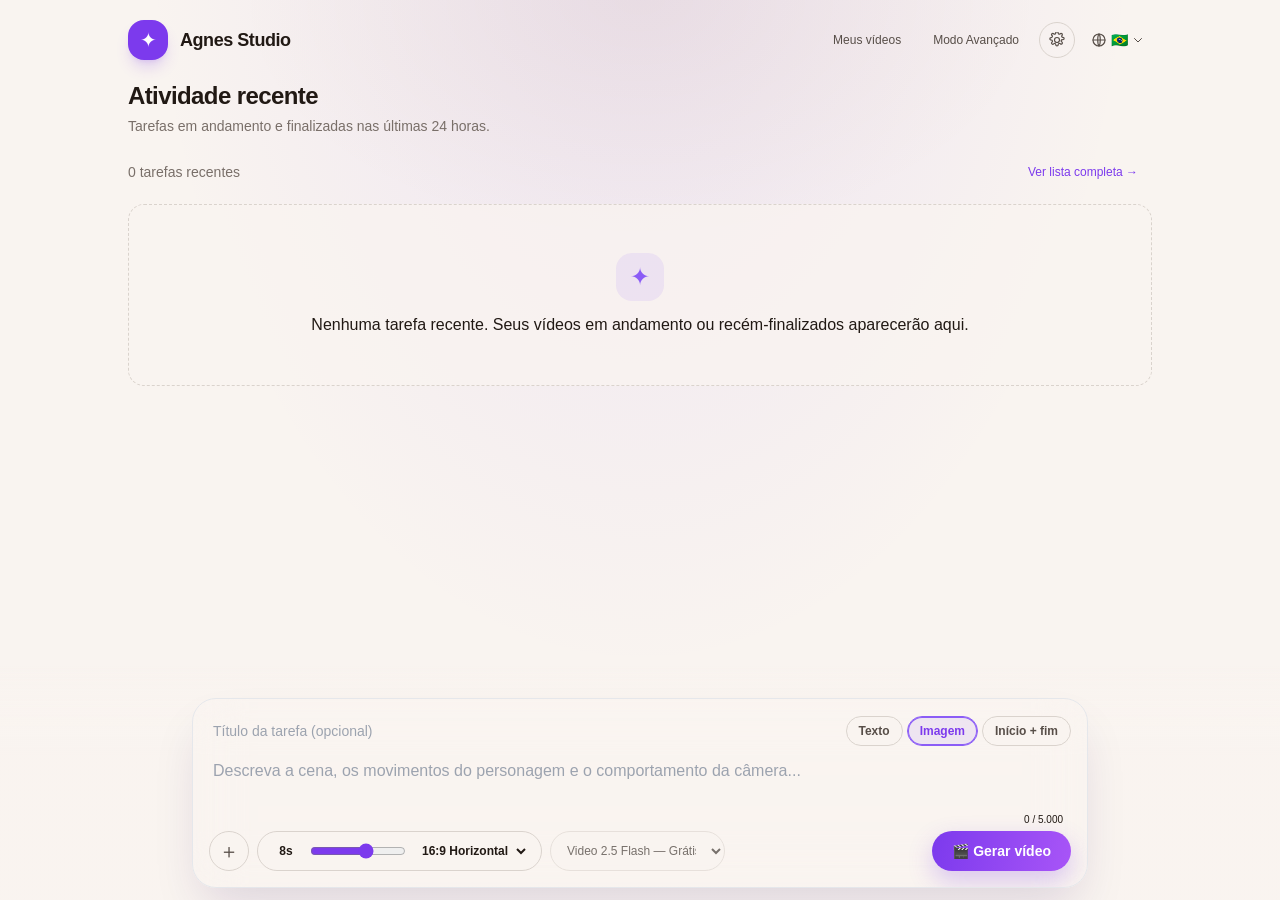
==== commit ffc2e867: "fix: persist task titles and refine chat composer" ====
--- a/static/index.html
+++ b/static/index.html
@@ -21,8 +21,8 @@
         }
       })();
     </script>
-    <script type="module" crossorigin src="/static/assets/index-D3nJv8yA.js"></script>
-    <link rel="stylesheet" crossorigin href="/static/assets/index-COWpa79r.css">
+    <script type="module" crossorigin src="/static/assets/index-NA3tUQbc.js"></script>
+    <link rel="stylesheet" crossorigin href="/static/assets/index-ConTU7eC.css">
   </head>
   <body class="text-ink min-h-screen font-sans" style="background: radial-gradient(ellipse 45% 38% at 50% 0%, color-mix(in oklab, var(--color-accent) 6%, transparent), transparent 70%), var(--color-paper);">
     <div id="app"></div>
--- a/static/assets/index-ConTU7eC.css
+++ b/static/assets/index-ConTU7eC.css
@@ -0,0 +1 @@
+.studio-shell[data-v-b528c2a9]{background:radial-gradient(ellipse at 50% -15%,rgba(139,92,246,.12),transparent 55%)}.studio-card[data-v-b528c2a9]{box-shadow:0 24px 70px #1e143c14}.studio-choice[data-v-b528c2a9]{min-height:46px;border-radius:12px;font-size:.875rem;transition:all .16s ease}.studio-choice[data-v-b528c2a9]:hover{border-color:#8b5cf68c}.studio-choice-active[data-v-b528c2a9],.studio-mode-tab-active[data-v-b528c2a9]{border-color:#8b5cf6;background:#8b5cf61a;color:#7c3aed;box-shadow:inset 0 0 0 1px #8b5cf6}.quick-composer-dock[data-v-b528c2a9]{pointer-events:none;background:linear-gradient(to top,var(--color-paper) 62%,color-mix(in srgb,var(--color-paper) 90%,transparent) 82%,transparent)}.studio-duration[data-v-b528c2a9]{height:16px;cursor:pointer}.studio-generate[data-v-b528c2a9]{background:linear-gradient(100deg,#7c3aed,#a855f7);box-shadow:0 10px 24px #7c3aed40}.studio-generate[data-v-b528c2a9]:hover:not(:disabled){transform:translateY(-1px);box-shadow:0 14px 30px #7c3aed52}.studio-spinner[data-v-b528c2a9]{width:17px;height:17px;border:2px solid rgba(255,255,255,.45);border-top-color:#fff;border-radius:50%;animation:studio-spin-b528c2a9 .75s linear infinite}@keyframes studio-spin-b528c2a9{to{transform:rotate(360deg)}}.studio-shell[data-v-6252ec06]{background:radial-gradient(ellipse at 50% -15%,rgba(139,92,246,.12),transparent 55%)}*,:before,:after{--tw-border-spacing-x: 0;--tw-border-spacing-y: 0;--tw-translate-x: 0;--tw-translate-y: 0;--tw-rotate: 0;--tw-skew-x: 0;--tw-skew-y: 0;--tw-scale-x: 1;--tw-scale-y: 1;--tw-pan-x: ;--tw-pan-y: ;--tw-pinch-zoom: ;--tw-scroll-snap-strictness: proximity;--tw-gradient-from-position: ;--tw-gradient-via-position: ;--tw-gradient-to-position: ;--tw-ordinal: ;--tw-slashed-zero: ;--tw-numeric-figure: ;--tw-numeric-spacing: ;--tw-numeric-fraction: ;--tw-ring-inset: ;--tw-ring-offset-width: 0px;--tw-ring-offset-color: #fff;--tw-ring-color: rgb(59 130 246 / .5);--tw-ring-offset-shadow: 0 0 #0000;--tw-ring-shadow: 0 0 #0000;--tw-shadow: 0 0 #0000;--tw-shadow-colored: 0 0 #0000;--tw-blur: ;--tw-brightness: ;--tw-contrast: ;--tw-grayscale: ;--tw-hue-rotate: ;--tw-invert: ;--tw-saturate: ;--tw-sepia: ;--tw-drop-shadow: ;--tw-backdrop-blur: ;--tw-backdrop-brightness: ;--tw-backdrop-contrast: ;--tw-backdrop-grayscale: ;--tw-backdrop-hue-rotate: ;--tw-backdrop-invert: ;--tw-backdrop-opacity: ;--tw-backdrop-saturate: ;--tw-backdrop-sepia: ;--tw-contain-size: ;--tw-contain-layout: ;--tw-contain-paint: ;--tw-contain-style: }::backdrop{--tw-border-spacing-x: 0;--tw-border-spacing-y: 0;--tw-translate-x: 0;--tw-translate-y: 0;--tw-rotate: 0;--tw-skew-x: 0;--tw-skew-y: 0;--tw-scale-x: 1;--tw-scale-y: 1;--tw-pan-x: ;--tw-pan-y: ;--tw-pinch-zoom: ;--tw-scroll-snap-strictness: proximity;--tw-gradient-from-position: ;--tw-gradient-via-position: ;--tw-gradient-to-position: ;--tw-ordinal: ;--tw-slashed-zero: ;--tw-numeric-figure: ;--tw-numeric-spacing: ;--tw-numeric-fraction: ;--tw-ring-inset: ;--tw-ring-offset-width: 0px;--tw-ring-offset-color: #fff;--tw-ring-color: rgb(59 130 246 / .5);--tw-ring-offset-shadow: 0 0 #0000;--tw-ring-shadow: 0 0 #0000;--tw-shadow: 0 0 #0000;--tw-shadow-colored: 0 0 #0000;--tw-blur: ;--tw-brightness: ;--tw-contrast: ;--tw-grayscale: ;--tw-hue-rotate: ;--tw-invert: ;--tw-saturate: ;--tw-sepia: ;--tw-drop-shadow: ;--tw-backdrop-blur: ;--tw-backdrop-brightness: ;--tw-backdrop-contrast: ;--tw-backdrop-grayscale: ;--tw-backdrop-hue-rotate: ;--tw-backdrop-invert: ;--tw-backdrop-opacity: ;--tw-backdrop-saturate: ;--tw-backdrop-sepia: ;--tw-contain-size: ;--tw-contain-layout: ;--tw-contain-paint: ;--tw-contain-style: }*,:before,:after{box-sizing:border-box;border-width:0;border-style:solid;border-color:#e5e7eb}:before,:after{--tw-content: ""}html,:host{line-height:1.5;-webkit-text-size-adjust:100%;-moz-tab-size:4;-o-tab-size:4;tab-size:4;font-family:PingFang SC,Microsoft YaHei,sans-serif;font-feature-settings:normal;font-variation-settings:normal;-webkit-tap-highlight-color:transparent}body{margin:0;line-height:inherit}hr{height:0;color:inherit;border-top-width:1px}abbr:where([title]){-webkit-text-decoration:underline dotted;text-decoration:underline dotted}h1,h2,h3,h4,h5,h6{font-size:inherit;font-weight:inherit}a{color:inherit;text-decoration:inherit}b,strong{font-weight:bolder}code,kbd,samp,pre{font-family:ui-monospace,SFMono-Regular,Menlo,Monaco,Consolas,Liberation Mono,Courier New,monospace;font-feature-settings:normal;font-variation-settings:normal;font-size:1em}small{font-size:80%}sub,sup{font-size:75%;line-height:0;position:relative;vertical-align:baseline}sub{bottom:-.25em}sup{top:-.5em}table{text-indent:0;border-color:inherit;border-collapse:collapse}button,input,optgroup,select,textarea{font-family:inherit;font-feature-settings:inherit;font-variation-settings:inherit;font-size:100%;font-weight:inherit;line-height:inherit;letter-spacing:inherit;color:inherit;margin:0;padding:0}button,select{text-transform:none}button,input:where([type=button]),input:where([type=reset]),input:where([type=submit]){-webkit-appearance:button;background-color:transparent;background-image:none}:-moz-focusring{outline:auto}:-moz-ui-invalid{box-shadow:none}progress{vertical-align:baseline}::-webkit-inner-spin-button,::-webkit-outer-spin-button{height:auto}[type=search]{-webkit-appearance:textfield;outline-offset:-2px}::-webkit-search-decoration{-webkit-appearance:none}::-webkit-file-upload-button{-webkit-appearance:button;font:inherit}summary{display:list-item}blockquote,dl,dd,h1,h2,h3,h4,h5,h6,hr,figure,p,pre{margin:0}fieldset{margin:0;padding:0}legend{padding:0}ol,ul,menu{list-style:none;margin:0;padding:0}dialog{padding:0}textarea{resize:vertical}input::-moz-placeholder,textarea::-moz-placeholder{opacity:1;color:#9ca3af}input::placeholder,textarea::placeholder{opacity:1;color:#9ca3af}button,[role=button]{cursor:pointer}:disabled{cursor:default}img,svg,video,canvas,audio,iframe,embed,object{display:block;vertical-align:middle}img,video{max-width:100%;height:auto}[hidden]:where(:not([hidden=until-found])){display:none}.sr-only{position:absolute;width:1px;height:1px;padding:0;margin:-1px;overflow:hidden;clip:rect(0,0,0,0);white-space:nowrap;border-width:0}.pointer-events-none{pointer-events:none}.pointer-events-auto{pointer-events:auto}.\!visible{visibility:visible!important}.visible{visibility:visible}.fixed{position:fixed}.absolute{position:absolute}.relative{position:relative}.sticky{position:sticky}.inset-0{top:0;right:0;bottom:0;left:0}.inset-x-0{left:0;right:0}.bottom-0{bottom:0}.bottom-1{bottom:.25rem}.bottom-6{bottom:1.5rem}.left-1\/2{left:50%}.left-2{left:.5rem}.right-0{right:0}.right-2{right:.5rem}.right-3{right:.75rem}.top-0{top:0}.top-2{top:.5rem}.top-24{top:6rem}.top-3{top:.75rem}.top-\[120px\]{top:120px}.z-10{z-index:10}.z-20{z-index:20}.z-40{z-index:40}.z-50{z-index:50}.z-\[60\]{z-index:60}.z-\[70\]{z-index:70}.z-\[80\]{z-index:80}.order-last{order:9999}.-mx-1{margin-left:-.25rem;margin-right:-.25rem}.mx-1{margin-left:.25rem;margin-right:.25rem}.mx-2{margin-left:.5rem;margin-right:.5rem}.mx-4{margin-left:1rem;margin-right:1rem}.mx-auto{margin-left:auto;margin-right:auto}.-mr-2{margin-right:-.5rem}.-mt-0\.5{margin-top:-.125rem}.-mt-2{margin-top:-.5rem}.mb-0\.5{margin-bottom:.125rem}.mb-1{margin-bottom:.25rem}.mb-1\.5{margin-bottom:.375rem}.mb-10{margin-bottom:2.5rem}.mb-2{margin-bottom:.5rem}.mb-3{margin-bottom:.75rem}.mb-4{margin-bottom:1rem}.mb-5{margin-bottom:1.25rem}.mb-6{margin-bottom:1.5rem}.mb-8{margin-bottom:2rem}.ml-1{margin-left:.25rem}.ml-2{margin-left:.5rem}.ml-3{margin-left:.75rem}.ml-auto{margin-left:auto}.mr-3{margin-right:.75rem}.mt-0\.5{margin-top:.125rem}.mt-1{margin-top:.25rem}.mt-1\.5{margin-top:.375rem}.mt-2{margin-top:.5rem}.mt-2\.5{margin-top:.625rem}.mt-3{margin-top:.75rem}.mt-4{margin-top:1rem}.mt-5{margin-top:1.25rem}.mt-6{margin-top:1.5rem}.mt-8{margin-top:2rem}.line-clamp-2{overflow:hidden;display:-webkit-box;-webkit-box-orient:vertical;-webkit-line-clamp:2}.block{display:block}.inline-block{display:inline-block}.inline{display:inline}.flex{display:flex}.inline-flex{display:inline-flex}.table{display:table}.grid{display:grid}.hidden{display:none}.aspect-video{aspect-ratio:16 / 9}.h-1{height:.25rem}.h-10{height:2.5rem}.h-12{height:3rem}.h-2\.5{height:.625rem}.h-3{height:.75rem}.h-3\.5{height:.875rem}.h-4{height:1rem}.h-5{height:1.25rem}.h-7{height:1.75rem}.h-9{height:2.25rem}.h-\[100dvh\]{height:100dvh}.h-\[48px\]{height:48px}.h-full{height:100%}.max-h-24{max-height:6rem}.max-h-32{max-height:8rem}.max-h-36{max-height:9rem}.max-h-40{max-height:10rem}.max-h-48{max-height:12rem}.max-h-64{max-height:16rem}.max-h-72{max-height:18rem}.max-h-96{max-height:24rem}.max-h-\[400px\]{max-height:400px}.max-h-\[70vh\]{max-height:70vh}.max-h-\[75vh\]{max-height:75vh}.max-h-\[85vh\]{max-height:85vh}.max-h-\[90vh\]{max-height:90vh}.min-h-0{min-height:0px}.min-h-11{min-height:2.75rem}.min-h-\[58px\]{min-height:58px}.min-h-screen{min-height:100vh}.w-1{width:.25rem}.w-10{width:2.5rem}.w-12{width:3rem}.w-16{width:4rem}.w-20{width:5rem}.w-24{width:6rem}.w-3{width:.75rem}.w-3\.5{width:.875rem}.w-4{width:1rem}.w-40{width:10rem}.w-5{width:1.25rem}.w-72{width:18rem}.w-8{width:2rem}.w-9{width:2.25rem}.w-\[115px\]{width:115px}.w-\[130px\]{width:130px}.w-\[220px\]{width:220px}.w-\[66px\]{width:66px}.w-full{width:100%}.w-px{width:1px}.min-w-0{min-width:0px}.min-w-48{min-width:12rem}.min-w-\[150px\]{min-width:150px}.min-w-\[160px\]{min-width:160px}.min-w-\[54px\]{min-width:54px}.min-w-\[8rem\]{min-width:8rem}.max-w-2xl{max-width:42rem}.max-w-3xl{max-width:48rem}.max-w-4xl{max-width:56rem}.max-w-5xl{max-width:64rem}.max-w-\[85vw\]{max-width:85vw}.max-w-\[90vw\]{max-width:90vw}.max-w-\[92px\]{max-width:92px}.max-w-\[9rem\]{max-width:9rem}.max-w-lg{max-width:32rem}.max-w-md{max-width:28rem}.max-w-sm{max-width:24rem}.flex-1{flex:1 1 0%}.flex-shrink-0,.shrink-0{flex-shrink:0}.basis-full{flex-basis:100%}.-translate-x-1\/2{--tw-translate-x: -50%;transform:translate(var(--tw-translate-x),var(--tw-translate-y)) rotate(var(--tw-rotate)) skew(var(--tw-skew-x)) skewY(var(--tw-skew-y)) scaleX(var(--tw-scale-x)) scaleY(var(--tw-scale-y))}.translate-y-0{--tw-translate-y: 0px;transform:translate(var(--tw-translate-x),var(--tw-translate-y)) rotate(var(--tw-rotate)) skew(var(--tw-skew-x)) skewY(var(--tw-skew-y)) scaleX(var(--tw-scale-x)) scaleY(var(--tw-scale-y))}.translate-y-4{--tw-translate-y: 1rem;transform:translate(var(--tw-translate-x),var(--tw-translate-y)) rotate(var(--tw-rotate)) skew(var(--tw-skew-x)) skewY(var(--tw-skew-y)) scaleX(var(--tw-scale-x)) scaleY(var(--tw-scale-y))}.rotate-180{--tw-rotate: 180deg;transform:translate(var(--tw-translate-x),var(--tw-translate-y)) rotate(var(--tw-rotate)) skew(var(--tw-skew-x)) skewY(var(--tw-skew-y)) scaleX(var(--tw-scale-x)) scaleY(var(--tw-scale-y))}.rotate-90{--tw-rotate: 90deg;transform:translate(var(--tw-translate-x),var(--tw-translate-y)) rotate(var(--tw-rotate)) skew(var(--tw-skew-x)) skewY(var(--tw-skew-y)) scaleX(var(--tw-scale-x)) scaleY(var(--tw-scale-y))}.transform{transform:translate(var(--tw-translate-x),var(--tw-translate-y)) rotate(var(--tw-rotate)) skew(var(--tw-skew-x)) skewY(var(--tw-skew-y)) scaleX(var(--tw-scale-x)) scaleY(var(--tw-scale-y))}@keyframes pulse{50%{opacity:.5}}.animate-pulse{animation:pulse 2s cubic-bezier(.4,0,.6,1) infinite}.cursor-help{cursor:help}.cursor-not-allowed{cursor:not-allowed}.cursor-pointer{cursor:pointer}.select-none{-webkit-user-select:none;-moz-user-select:none;user-select:none}.select-all{-webkit-user-select:all;-moz-user-select:all;user-select:all}.resize-none{resize:none}.resize-y{resize:vertical}.list-disc{list-style-type:disc}.grid-cols-1{grid-template-columns:repeat(1,minmax(0,1fr))}.grid-cols-2{grid-template-columns:repeat(2,minmax(0,1fr))}.flex-col{flex-direction:column}.flex-wrap{flex-wrap:wrap}.items-start{align-items:flex-start}.items-end{align-items:flex-end}.items-center{align-items:center}.justify-end{justify-content:flex-end}.justify-center{justify-content:center}.justify-between{justify-content:space-between}.gap-0\.5{gap:.125rem}.gap-1{gap:.25rem}.gap-1\.5{gap:.375rem}.gap-2{gap:.5rem}.gap-2\.5{gap:.625rem}.gap-3{gap:.75rem}.gap-4{gap:1rem}.gap-6{gap:1.5rem}.gap-x-3{-moz-column-gap:.75rem;column-gap:.75rem}.gap-x-4{-moz-column-gap:1rem;column-gap:1rem}.gap-x-5{-moz-column-gap:1.25rem;column-gap:1.25rem}.gap-x-6{-moz-column-gap:1.5rem;column-gap:1.5rem}.gap-y-0\.5{row-gap:.125rem}.gap-y-1{row-gap:.25rem}.gap-y-1\.5{row-gap:.375rem}.gap-y-2{row-gap:.5rem}.gap-y-3{row-gap:.75rem}.space-y-0\.5>:not([hidden])~:not([hidden]){--tw-space-y-reverse: 0;margin-top:calc(.125rem * calc(1 - var(--tw-space-y-reverse)));margin-bottom:calc(.125rem * var(--tw-space-y-reverse))}.space-y-1>:not([hidden])~:not([hidden]){--tw-space-y-reverse: 0;margin-top:calc(.25rem * calc(1 - var(--tw-space-y-reverse)));margin-bottom:calc(.25rem * var(--tw-space-y-reverse))}.space-y-1\.5>:not([hidden])~:not([hidden]){--tw-space-y-reverse: 0;margin-top:calc(.375rem * calc(1 - var(--tw-space-y-reverse)));margin-bottom:calc(.375rem * var(--tw-space-y-reverse))}.space-y-2>:not([hidden])~:not([hidden]){--tw-space-y-reverse: 0;margin-top:calc(.5rem * calc(1 - var(--tw-space-y-reverse)));margin-bottom:calc(.5rem * var(--tw-space-y-reverse))}.space-y-3>:not([hidden])~:not([hidden]){--tw-space-y-reverse: 0;margin-top:calc(.75rem * calc(1 - var(--tw-space-y-reverse)));margin-bottom:calc(.75rem * var(--tw-space-y-reverse))}.space-y-4>:not([hidden])~:not([hidden]){--tw-space-y-reverse: 0;margin-top:calc(1rem * calc(1 - var(--tw-space-y-reverse)));margin-bottom:calc(1rem * var(--tw-space-y-reverse))}.space-y-5>:not([hidden])~:not([hidden]){--tw-space-y-reverse: 0;margin-top:calc(1.25rem * calc(1 - var(--tw-space-y-reverse)));margin-bottom:calc(1.25rem * var(--tw-space-y-reverse))}.self-start{align-self:flex-start}.self-center{align-self:center}.overflow-auto{overflow:auto}.overflow-hidden{overflow:hidden}.overflow-x-auto{overflow-x:auto}.overflow-y-auto{overflow-y:auto}.truncate{overflow:hidden;text-overflow:ellipsis;white-space:nowrap}.whitespace-nowrap{white-space:nowrap}.whitespace-pre{white-space:pre}.whitespace-pre-line{white-space:pre-line}.whitespace-pre-wrap{white-space:pre-wrap}.break-words{overflow-wrap:break-word}.break-all{word-break:break-all}.rounded{border-radius:.25rem}.rounded-2xl{border-radius:1rem}.rounded-3xl{border-radius:1.5rem}.rounded-\[24px\]{border-radius:24px}.rounded-full{border-radius:9999px}.rounded-lg{border-radius:.5rem}.rounded-md{border-radius:.375rem}.rounded-xl{border-radius:.75rem}.border{border-width:1px}.border-0{border-width:0px}.border-2{border-width:2px}.border-b{border-bottom-width:1px}.border-t{border-top-width:1px}.border-dashed{border-style:dashed}.border-amber-500\/25{border-color:#f59e0b40}.border-amber-500\/30{border-color:#f59e0b4d}.border-amber-500\/40{border-color:#f59e0b66}.border-emerald-400\/40{border-color:#34d39966}.border-emerald-500\/20{border-color:#10b98133}.border-red-500\/15{border-color:#ef444426}.border-red-500\/20{border-color:#ef444433}.border-red-500\/25{border-color:#ef444440}.border-red-800{--tw-border-opacity: 1;border-color:rgb(153 27 27 / var(--tw-border-opacity, 1))}.border-red-800\/50{border-color:#991b1b80}.border-red-800\/60{border-color:#991b1b99}.border-transparent{border-color:transparent}.border-violet-400\/50{border-color:#a78bfa80}.border-violet-500{--tw-border-opacity: 1;border-color:rgb(139 92 246 / var(--tw-border-opacity, 1))}.border-violet-500\/15{border-color:#8b5cf626}.border-white\/40{border-color:#fff6}.border-t-white{--tw-border-opacity: 1;border-top-color:rgb(255 255 255 / var(--tw-border-opacity, 1))}.bg-amber-500\/10{background-color:#f59e0b1a}.bg-amber-500\/5{background-color:#f59e0b0d}.bg-amber-900\/30{background-color:#78350f4d}.bg-amber-900\/60{background-color:#78350f99}.bg-black{--tw-bg-opacity: 1;background-color:rgb(0 0 0 / var(--tw-bg-opacity, 1))}.bg-black\/40{background-color:#0006}.bg-black\/55{background-color:#0000008c}.bg-black\/70{background-color:#000000b3}.bg-black\/80{background-color:#000c}.bg-blue-600{--tw-bg-opacity: 1;background-color:rgb(37 99 235 / var(--tw-bg-opacity, 1))}.bg-blue-600\/80{background-color:#2563ebcc}.bg-blue-900{--tw-bg-opacity: 1;background-color:rgb(30 58 138 / var(--tw-bg-opacity, 1))}.bg-blue-900\/60{background-color:#1e3a8a99}.bg-emerald-500\/10{background-color:#10b9811a}.bg-emerald-600{--tw-bg-opacity: 1;background-color:rgb(5 150 105 / var(--tw-bg-opacity, 1))}.bg-green-600{--tw-bg-opacity: 1;background-color:rgb(22 163 74 / var(--tw-bg-opacity, 1))}.bg-green-900{--tw-bg-opacity: 1;background-color:rgb(20 83 45 / var(--tw-bg-opacity, 1))}.bg-green-900\/60{background-color:#14532d99}.bg-purple-500\/10{background-color:#a855f71a}.bg-red-500\/10{background-color:#ef44441a}.bg-red-500\/5{background-color:#ef44440d}.bg-red-600{--tw-bg-opacity: 1;background-color:rgb(220 38 38 / var(--tw-bg-opacity, 1))}.bg-red-600\/80{background-color:#dc2626cc}.bg-red-700{--tw-bg-opacity: 1;background-color:rgb(185 28 28 / var(--tw-bg-opacity, 1))}.bg-red-900\/50{background-color:#7f1d1d80}.bg-red-900\/60{background-color:#7f1d1d99}.bg-sky-600{--tw-bg-opacity: 1;background-color:rgb(2 132 199 / var(--tw-bg-opacity, 1))}.bg-slate-950\/55{background-color:#0206178c}.bg-transparent{background-color:transparent}.bg-violet-500\/10{background-color:#8b5cf61a}.bg-violet-500\/5{background-color:#8b5cf60d}.bg-violet-600{--tw-bg-opacity: 1;background-color:rgb(124 58 237 / var(--tw-bg-opacity, 1))}.bg-gradient-to-r{background-image:linear-gradient(to right,var(--tw-gradient-stops))}.from-violet-600{--tw-gradient-from: #7c3aed var(--tw-gradient-from-position);--tw-gradient-to: rgb(124 58 237 / 0) var(--tw-gradient-to-position);--tw-gradient-stops: var(--tw-gradient-from), var(--tw-gradient-to)}.to-fuchsia-500{--tw-gradient-to: #d946ef var(--tw-gradient-to-position)}.object-contain{-o-object-fit:contain;object-fit:contain}.object-cover{-o-object-fit:cover;object-fit:cover}.p-2{padding:.5rem}.p-3{padding:.75rem}.p-4{padding:1rem}.p-5{padding:1.25rem}.p-6{padding:1.5rem}.p-8{padding:2rem}.px-1{padding-left:.25rem;padding-right:.25rem}.px-1\.5{padding-left:.375rem;padding-right:.375rem}.px-2{padding-left:.5rem;padding-right:.5rem}.px-2\.5{padding-left:.625rem;padding-right:.625rem}.px-3{padding-left:.75rem;padding-right:.75rem}.px-3\.5{padding-left:.875rem;padding-right:.875rem}.px-4{padding-left:1rem;padding-right:1rem}.px-5{padding-left:1.25rem;padding-right:1.25rem}.px-6{padding-left:1.5rem;padding-right:1.5rem}.py-0\.5{padding-top:.125rem;padding-bottom:.125rem}.py-1{padding-top:.25rem;padding-bottom:.25rem}.py-1\.5{padding-top:.375rem;padding-bottom:.375rem}.py-10{padding-top:2.5rem;padding-bottom:2.5rem}.py-12{padding-top:3rem;padding-bottom:3rem}.py-2{padding-top:.5rem;padding-bottom:.5rem}.py-2\.5{padding-top:.625rem;padding-bottom:.625rem}.py-3{padding-top:.75rem;padding-bottom:.75rem}.py-3\.5{padding-top:.875rem;padding-bottom:.875rem}.py-4{padding-top:1rem;padding-bottom:1rem}.py-5{padding-top:1.25rem;padding-bottom:1.25rem}.py-6{padding-top:1.5rem;padding-bottom:1.5rem}.py-8{padding-top:2rem;padding-bottom:2rem}.pb-2{padding-bottom:.5rem}.pb-3{padding-bottom:.75rem}.pb-5{padding-bottom:1.25rem}.pb-6{padding-bottom:1.5rem}.pb-8{padding-bottom:2rem}.pb-\[290px\]{padding-bottom:290px}.pb-\[max\(12px\,env\(safe-area-inset-bottom\)\)\]{padding-bottom:max(12px,env(safe-area-inset-bottom))}.pl-4{padding-left:1rem}.pr-16{padding-right:4rem}.pr-3{padding-right:.75rem}.pt-0\.5{padding-top:.125rem}.pt-1{padding-top:.25rem}.pt-2{padding-top:.5rem}.pt-3{padding-top:.75rem}.pt-4{padding-top:1rem}.pt-8{padding-top:2rem}.text-left{text-align:left}.text-center{text-align:center}.align-middle{vertical-align:middle}.font-mono{font-family:ui-monospace,SFMono-Regular,Menlo,Monaco,Consolas,Liberation Mono,Courier New,monospace}.font-sans{font-family:PingFang SC,Microsoft YaHei,sans-serif}.text-2xl{font-size:1.5rem;line-height:2rem}.text-\[10px\]{font-size:10px}.text-\[11px\]{font-size:11px}.text-\[9px\]{font-size:9px}.text-base{font-size:1rem;line-height:1.5rem}.text-lg{font-size:1.125rem;line-height:1.75rem}.text-sm{font-size:.875rem;line-height:1.25rem}.text-xl{font-size:1.25rem;line-height:1.75rem}.text-xs{font-size:.75rem;line-height:1rem}.font-bold{font-weight:700}.font-medium{font-weight:500}.font-normal{font-weight:400}.font-semibold{font-weight:600}.uppercase{text-transform:uppercase}.tabular-nums{--tw-numeric-spacing: tabular-nums;font-variant-numeric:var(--tw-ordinal) var(--tw-slashed-zero) var(--tw-numeric-figure) var(--tw-numeric-spacing) var(--tw-numeric-fraction)}.leading-5{line-height:1.25rem}.leading-6{line-height:1.5rem}.leading-none{line-height:1}.leading-relaxed{line-height:1.625}.tracking-\[0\.18em\]{letter-spacing:.18em}.tracking-tight{letter-spacing:-.025em}.tracking-wide{letter-spacing:.025em}.text-amber-300{--tw-text-opacity: 1;color:rgb(252 211 77 / var(--tw-text-opacity, 1))}.text-amber-300\/80{color:#fcd34dcc}.text-amber-400{--tw-text-opacity: 1;color:rgb(251 191 36 / var(--tw-text-opacity, 1))}.text-amber-600{--tw-text-opacity: 1;color:rgb(217 119 6 / var(--tw-text-opacity, 1))}.text-amber-700{--tw-text-opacity: 1;color:rgb(180 83 9 / var(--tw-text-opacity, 1))}.text-amber-800{--tw-text-opacity: 1;color:rgb(146 64 14 / var(--tw-text-opacity, 1))}.text-blue-300{--tw-text-opacity: 1;color:rgb(147 197 253 / var(--tw-text-opacity, 1))}.text-emerald-400{--tw-text-opacity: 1;color:rgb(52 211 153 / var(--tw-text-opacity, 1))}.text-emerald-600{--tw-text-opacity: 1;color:rgb(5 150 105 / var(--tw-text-opacity, 1))}.text-emerald-700{--tw-text-opacity: 1;color:rgb(4 120 87 / var(--tw-text-opacity, 1))}.text-green-300{--tw-text-opacity: 1;color:rgb(134 239 172 / var(--tw-text-opacity, 1))}.text-green-400{--tw-text-opacity: 1;color:rgb(74 222 128 / var(--tw-text-opacity, 1))}.text-purple-600{--tw-text-opacity: 1;color:rgb(147 51 234 / var(--tw-text-opacity, 1))}.text-red-100{--tw-text-opacity: 1;color:rgb(254 226 226 / var(--tw-text-opacity, 1))}.text-red-200{--tw-text-opacity: 1;color:rgb(254 202 202 / var(--tw-text-opacity, 1))}.text-red-300{--tw-text-opacity: 1;color:rgb(252 165 165 / var(--tw-text-opacity, 1))}.text-red-400{--tw-text-opacity: 1;color:rgb(248 113 113 / var(--tw-text-opacity, 1))}.text-red-600{--tw-text-opacity: 1;color:rgb(220 38 38 / var(--tw-text-opacity, 1))}.text-violet-500{--tw-text-opacity: 1;color:rgb(139 92 246 / var(--tw-text-opacity, 1))}.text-violet-600{--tw-text-opacity: 1;color:rgb(124 58 237 / var(--tw-text-opacity, 1))}.text-violet-700{--tw-text-opacity: 1;color:rgb(109 40 217 / var(--tw-text-opacity, 1))}.text-white{--tw-text-opacity: 1;color:rgb(255 255 255 / var(--tw-text-opacity, 1))}.text-yellow-400{--tw-text-opacity: 1;color:rgb(250 204 21 / var(--tw-text-opacity, 1))}.underline{text-decoration-line:underline}.decoration-dotted{text-decoration-style:dotted}.underline-offset-2{text-underline-offset:2px}.accent-blue-500{accent-color:#3b82f6}.accent-red-500{accent-color:#ef4444}.accent-violet-600{accent-color:#7c3aed}.opacity-0{opacity:0}.opacity-100{opacity:1}.opacity-40{opacity:.4}.opacity-45{opacity:.45}.opacity-50{opacity:.5}.opacity-70{opacity:.7}.shadow-2xl{--tw-shadow: 0 25px 50px -12px rgb(0 0 0 / .25);--tw-shadow-colored: 0 25px 50px -12px var(--tw-shadow-color);box-shadow:var(--tw-ring-offset-shadow, 0 0 #0000),var(--tw-ring-shadow, 0 0 #0000),var(--tw-shadow)}.shadow-lg{--tw-shadow: 0 10px 15px -3px rgb(0 0 0 / .1), 0 4px 6px -4px rgb(0 0 0 / .1);--tw-shadow-colored: 0 10px 15px -3px var(--tw-shadow-color), 0 4px 6px -4px var(--tw-shadow-color);box-shadow:var(--tw-ring-offset-shadow, 0 0 #0000),var(--tw-ring-shadow, 0 0 #0000),var(--tw-shadow)}.shadow-md{--tw-shadow: 0 4px 6px -1px rgb(0 0 0 / .1), 0 2px 4px -2px rgb(0 0 0 / .1);--tw-shadow-colored: 0 4px 6px -1px var(--tw-shadow-color), 0 2px 4px -2px var(--tw-shadow-color);box-shadow:var(--tw-ring-offset-shadow, 0 0 #0000),var(--tw-ring-shadow, 0 0 #0000),var(--tw-shadow)}.shadow-sm{--tw-shadow: 0 1px 2px 0 rgb(0 0 0 / .05);--tw-shadow-colored: 0 1px 2px 0 var(--tw-shadow-color);box-shadow:var(--tw-ring-offset-shadow, 0 0 #0000),var(--tw-ring-shadow, 0 0 #0000),var(--tw-shadow)}.shadow-xl{--tw-shadow: 0 20px 25px -5px rgb(0 0 0 / .1), 0 8px 10px -6px rgb(0 0 0 / .1);--tw-shadow-colored: 0 20px 25px -5px var(--tw-shadow-color), 0 8px 10px -6px var(--tw-shadow-color);box-shadow:var(--tw-ring-offset-shadow, 0 0 #0000),var(--tw-ring-shadow, 0 0 #0000),var(--tw-shadow)}.shadow-violet-600\/20{--tw-shadow-color: rgb(124 58 237 / .2);--tw-shadow: var(--tw-shadow-colored)}.shadow-violet-950\/15{--tw-shadow-color: rgb(46 16 101 / .15);--tw-shadow: var(--tw-shadow-colored)}.shadow-violet-950\/5{--tw-shadow-color: rgb(46 16 101 / .05);--tw-shadow: var(--tw-shadow-colored)}.outline-none{outline:2px solid transparent;outline-offset:2px}.ring-1{--tw-ring-offset-shadow: var(--tw-ring-inset) 0 0 0 var(--tw-ring-offset-width) var(--tw-ring-offset-color);--tw-ring-shadow: var(--tw-ring-inset) 0 0 0 calc(1px + var(--tw-ring-offset-width)) var(--tw-ring-color);box-shadow:var(--tw-ring-offset-shadow),var(--tw-ring-shadow),var(--tw-shadow, 0 0 #0000)}.ring-2{--tw-ring-offset-shadow: var(--tw-ring-inset) 0 0 0 var(--tw-ring-offset-width) var(--tw-ring-offset-color);--tw-ring-shadow: var(--tw-ring-inset) 0 0 0 calc(2px + var(--tw-ring-offset-width)) var(--tw-ring-color);box-shadow:var(--tw-ring-offset-shadow),var(--tw-ring-shadow),var(--tw-shadow, 0 0 #0000)}.ring-4{--tw-ring-offset-shadow: var(--tw-ring-inset) 0 0 0 var(--tw-ring-offset-width) var(--tw-ring-offset-color);--tw-ring-shadow: var(--tw-ring-inset) 0 0 0 calc(4px + var(--tw-ring-offset-width)) var(--tw-ring-color);box-shadow:var(--tw-ring-offset-shadow),var(--tw-ring-shadow),var(--tw-shadow, 0 0 #0000)}.ring-amber-500\/20{--tw-ring-color: rgb(245 158 11 / .2)}.ring-violet-500\/10{--tw-ring-color: rgb(139 92 246 / .1)}.filter{filter:var(--tw-blur) var(--tw-brightness) var(--tw-contrast) var(--tw-grayscale) var(--tw-hue-rotate) var(--tw-invert) var(--tw-saturate) var(--tw-sepia) var(--tw-drop-shadow)}.backdrop-blur-sm{--tw-backdrop-blur: blur(4px);-webkit-backdrop-filter:var(--tw-backdrop-blur) var(--tw-backdrop-brightness) var(--tw-backdrop-contrast) var(--tw-backdrop-grayscale) var(--tw-backdrop-hue-rotate) var(--tw-backdrop-invert) var(--tw-backdrop-opacity) var(--tw-backdrop-saturate) var(--tw-backdrop-sepia);backdrop-filter:var(--tw-backdrop-blur) var(--tw-backdrop-brightness) var(--tw-backdrop-contrast) var(--tw-backdrop-grayscale) var(--tw-backdrop-hue-rotate) var(--tw-backdrop-invert) var(--tw-backdrop-opacity) var(--tw-backdrop-saturate) var(--tw-backdrop-sepia)}.backdrop-blur-xl{--tw-backdrop-blur: blur(24px);-webkit-backdrop-filter:var(--tw-backdrop-blur) var(--tw-backdrop-brightness) var(--tw-backdrop-contrast) var(--tw-backdrop-grayscale) var(--tw-backdrop-hue-rotate) var(--tw-backdrop-invert) var(--tw-backdrop-opacity) var(--tw-backdrop-saturate) var(--tw-backdrop-sepia);backdrop-filter:var(--tw-backdrop-blur) var(--tw-backdrop-brightness) var(--tw-backdrop-contrast) var(--tw-backdrop-grayscale) var(--tw-backdrop-hue-rotate) var(--tw-backdrop-invert) var(--tw-backdrop-opacity) var(--tw-backdrop-saturate) var(--tw-backdrop-sepia)}.transition{transition-property:color,background-color,border-color,text-decoration-color,fill,stroke,opacity,box-shadow,transform,filter,backdrop-filter;transition-timing-function:cubic-bezier(.4,0,.2,1);transition-duration:.15s}.transition-all{transition-property:all;transition-timing-function:cubic-bezier(.4,0,.2,1);transition-duration:.15s}.transition-colors{transition-property:color,background-color,border-color,text-decoration-color,fill,stroke;transition-timing-function:cubic-bezier(.4,0,.2,1);transition-duration:.15s}.transition-transform{transition-property:transform;transition-timing-function:cubic-bezier(.4,0,.2,1);transition-duration:.15s}.duration-200{transition-duration:.2s}.duration-300{transition-duration:.3s}.duration-500{transition-duration:.5s}:root{--color-paper: oklch(13% .012 55);--color-paper-2: oklch(17% .014 55);--color-paper-3: oklch(22% .016 55);--color-ink: oklch(94% .008 65);--color-ink-2: oklch(78% .012 60);--color-muted: oklch(64% .014 60);--color-rule: oklch(30% .014 55);--color-accent: oklch(80% .14 75);--color-accent-ink: oklch(20% .05 75);--color-focus: oklch(82% .16 75);--color-danger: oklch(66% .19 27);--color-success: oklch(80% .13 152);--color-warning: oklch(80% .13 75);--ease-out: cubic-bezier(.16, 1, .3, 1);--dur-micro: .12s;--dur-short: .22s;--dur-long: .42s}[data-theme=light]{--color-paper: oklch(97% .008 60);--color-paper-2: oklch(100% .004 60);--color-paper-3: oklch(93% .01 60);--color-ink: oklch(22% .016 55);--color-ink-2: oklch(43% .016 55);--color-muted: oklch(55% .016 55);--color-rule: oklch(87% .012 60);--color-accent: oklch(52% .13 75);--color-accent-ink: oklch(98% .008 75);--color-focus: oklch(48% .15 75);--color-danger: oklch(50% .19 27);--color-success: oklch(50% .13 152);--color-warning: oklch(52% .13 75)}@keyframes spin{to{transform:rotate(360deg)}}.animate-spin{animation:spin 1s linear infinite}@keyframes pulse-dot{0%,to{opacity:1}50%{opacity:.3}}.animate-pulse-dot{animation:pulse-dot 1.5s ease-in-out infinite}@keyframes fadeIn{0%{opacity:0}to{opacity:1}}.animate-fade-in{animation:fadeIn .42s var(--ease-out) forwards}@media (prefers-reduced-motion: reduce){*,*:before,*:after{animation-duration:.01ms!important;animation-iteration-count:1!important;transition-duration:.01ms!important;scroll-behavior:auto!important}}:focus-visible{outline:2px solid var(--color-focus);outline-offset:2px;border-radius:4px}.glass-card{background:var(--color-paper-2);border:1px solid var(--color-rule);transition:border-color var(--dur-short) var(--ease-out),background-color var(--dur-short) var(--ease-out),transform var(--dur-micro) var(--ease-out)}.glass-card:hover{border-color:color-mix(in oklab,var(--color-accent) 30%,var(--color-rule));background:var(--color-paper-3);transform:translateY(-1px)}.glow-btn{position:relative;overflow:hidden;background:var(--color-accent);color:var(--color-accent-ink);font-weight:600;transition:transform var(--dur-micro) var(--ease-out),background-color var(--dur-short) var(--ease-out)}.glow-btn:hover:not(:disabled){background:color-mix(in oklab,var(--color-accent) 90%,white 10%);transform:translateY(-1px)}.glow-btn:disabled{opacity:.5;cursor:not-allowed}.glass-input{background:var(--color-paper);border:1px solid var(--color-rule);transition:border-color var(--dur-short) var(--ease-out),box-shadow var(--dur-short) var(--ease-out),background-color var(--dur-short) var(--ease-out)}.glass-input:focus{border-color:var(--color-accent);box-shadow:0 0 0 1px color-mix(in oklab,var(--color-accent) 30%,transparent);background:var(--color-paper)}.tab-active{background:color-mix(in oklab,var(--color-accent) 15%,var(--color-paper-3));border:1px solid color-mix(in oklab,var(--color-accent) 50%,transparent);color:var(--color-accent)}.tab-inactive{background:var(--color-paper-2);color:var(--color-muted);border:1px solid var(--color-rule)}.tab-inactive:hover{background:var(--color-paper-3);border-color:var(--color-rule);color:var(--color-ink-2)}.tab-badge{display:inline-block;margin-left:6px;padding:0 6px;border-radius:999px;font-size:10px;line-height:1.7;vertical-align:middle;background:var(--color-paper);color:var(--color-accent);border:1px solid color-mix(in oklab,var(--color-accent) 45%,transparent)}.progress-glow{background:var(--color-accent)}.step-line{transition:all var(--dur-long) var(--ease-out)}.collapse-header{cursor:pointer;-webkit-user-select:none;-moz-user-select:none;user-select:none}.collapse-body{overflow:hidden;transition:max-height .3s var(--ease-in-out, cubic-bezier(.65,0,.35,1))}pre{white-space:pre-wrap;word-break:break-all}::-webkit-scrollbar{width:6px}::-webkit-scrollbar-track{background:transparent}::-webkit-scrollbar-thumb{background:var(--color-rule);border-radius:3px}::-webkit-scrollbar-thumb:hover{background:var(--color-muted)}::-moz-selection{background:color-mix(in oklab,var(--color-accent) 28%,transparent);color:var(--color-ink)}::selection{background:color-mix(in oklab,var(--color-accent) 28%,transparent);color:var(--color-ink)}.voice-selector{display:flex;align-items:center;gap:8px;width:100%;padding:.625rem .75rem;border-radius:.5rem;background:var(--color-paper);border:1px solid var(--color-rule);cursor:pointer;transition:all var(--dur-short) var(--ease-out);text-align:left}.voice-selector:hover{border-color:color-mix(in oklab,var(--color-accent) 50%,var(--color-rule));background:var(--color-paper-3)}.voice-selector:focus{outline:none;border-color:var(--color-accent);box-shadow:0 0 0 1px color-mix(in oklab,var(--color-accent) 30%,transparent)}.vs-main{display:flex;flex-direction:column;flex:1;min-width:0}.vs-name{font-size:.875rem;color:var(--color-ink-2);font-weight:500;line-height:1.2}.vs-desc{font-size:.72rem;color:var(--color-muted);line-height:1.2;margin-top:2px;white-space:nowrap;overflow:hidden;text-overflow:ellipsis}.vs-arrow{color:var(--color-muted);font-size:.7rem;flex-shrink:0}.vp-overlay{position:fixed;top:0;right:0;bottom:0;left:0;z-index:1000;background:#000000b3;display:flex;align-items:center;justify-content:center;padding:1rem}.vp-modal{width:100%;max-width:720px;max-height:88vh;display:flex;flex-direction:column;background:var(--color-paper-2);border:1px solid var(--color-rule);border-radius:1rem;box-shadow:0 20px 60px #00000080;overflow:hidden}.vp-header{display:flex;align-items:center;justify-content:space-between;padding:1rem 1.25rem;border-bottom:1px solid var(--color-rule)}.vp-header h3{font-size:1rem;font-weight:600;color:var(--color-ink)}.vp-close{background:none;border:none;color:var(--color-muted);font-size:1.25rem;cursor:pointer;line-height:1}.vp-close:hover{color:var(--color-ink)}.vp-search{padding:.75rem 1.25rem .25rem}.vp-search input{width:100%;padding:.55rem .85rem;border-radius:.5rem;background:var(--color-paper);border:1px solid var(--color-rule);color:var(--color-ink);font-size:.85rem}.vp-search input:focus{outline:none;border-color:var(--color-accent);box-shadow:0 0 0 1px color-mix(in oklab,var(--color-accent) 30%,transparent)}.vp-tabs{display:flex;gap:.4rem;padding:.6rem 1.25rem;overflow-x:auto;border-bottom:1px solid var(--color-rule);flex-shrink:0}.vp-tab{flex-shrink:0;padding:.35rem .8rem;border-radius:999px;font-size:.78rem;cursor:pointer;white-space:nowrap;background:var(--color-paper-2);color:var(--color-muted);border:1px solid var(--color-rule);transition:all var(--dur-short) var(--ease-out)}.vp-tab:hover{background:var(--color-paper-3);color:var(--color-ink-2)}.vp-tab.active{background:color-mix(in oklab,var(--color-accent) 15%,var(--color-paper-3));color:var(--color-accent);border-color:color-mix(in oklab,var(--color-accent) 50%,transparent)}.vp-count{font-size:.72rem;color:var(--color-muted);margin-left:4px}.vp-grid{flex:1;overflow-y:auto;padding:1rem 1.25rem;display:grid;grid-template-columns:repeat(auto-fill,minmax(210px,1fr));gap:.6rem}.vp-card{position:relative;padding:.7rem .8rem;border-radius:.6rem;background:var(--color-paper);border:1px solid var(--color-rule);cursor:pointer;transition:all var(--dur-short) var(--ease-out)}.vp-card:hover{border-color:color-mix(in oklab,var(--color-accent) 40%,var(--color-rule));background:var(--color-paper-3)}.vp-card.selected{border-color:var(--color-accent);box-shadow:0 0 0 1px color-mix(in oklab,var(--color-accent) 40%,transparent)}.vp-card-top{display:flex;align-items:center;justify-content:space-between;gap:.5rem}.vp-card-name{font-size:.85rem;font-weight:600;color:var(--color-ink)}.vp-card-region{font-size:.7rem;color:var(--color-muted)}.vp-tags{display:flex;flex-wrap:wrap;gap:.25rem;margin-top:.4rem}.vp-tag{font-size:.65rem;padding:.1rem .45rem;border-radius:999px;background:color-mix(in oklab,var(--color-accent) 12%,transparent);color:var(--color-accent);border:1px solid color-mix(in oklab,var(--color-accent) 20%,transparent)}.vp-tag.gender-female{background:color-mix(in oklab,var(--color-danger) 12%,transparent);color:var(--color-danger);border-color:color-mix(in oklab,var(--color-danger) 20%,transparent)}.vp-tag.gender-male{background:color-mix(in oklab,var(--color-accent) 12%,transparent);color:var(--color-accent);border-color:color-mix(in oklab,var(--color-accent) 20%,transparent)}.vp-preview-btn{margin-top:.5rem;width:100%;padding:.35rem;border-radius:.4rem;background:var(--color-paper-2);border:1px solid var(--color-rule);color:var(--color-ink-2);font-size:.72rem;cursor:pointer;display:flex;align-items:center;justify-content:center;gap:.35rem;transition:all var(--dur-short) var(--ease-out)}.vp-preview-btn:hover{background:color-mix(in oklab,var(--color-accent) 15%,transparent);color:var(--color-accent)}.vp-preview-btn.playing{background:color-mix(in oklab,var(--color-accent) 25%,transparent);color:var(--color-accent);border-color:color-mix(in oklab,var(--color-accent) 50%,transparent)}.vp-preview-btn.loading{opacity:.7;cursor:wait}.vp-selection{display:flex;align-items:center;justify-content:space-between;gap:.75rem;padding:.85rem 1.25rem;border-top:1px solid var(--color-rule);background:var(--color-paper);flex-shrink:0}.vp-current{font-size:.8rem;color:var(--color-muted);min-width:0}.vp-current b{color:var(--color-ink-2);font-weight:500}.vp-actions{display:flex;gap:.5rem;flex-shrink:0}.vp-btn{padding:.5rem 1rem;border-radius:.5rem;font-size:.8rem;cursor:pointer;border:none;transition:all var(--dur-short) var(--ease-out)}.vp-btn-cancel{background:var(--color-paper-3);color:var(--color-ink-2);border:1px solid var(--color-rule)}.vp-btn-cancel:hover{background:var(--color-paper-3);color:var(--color-ink)}.vp-btn-confirm{background:var(--color-accent);color:var(--color-accent-ink);font-weight:600}.vp-btn-confirm:hover{filter:brightness(1.05);transform:translateY(-1px)}.vp-warning{margin:0 1.25rem .5rem;padding:.6rem .8rem;border-radius:.5rem;background:color-mix(in oklab,var(--color-warning) 12%,transparent);border:1px solid color-mix(in oklab,var(--color-warning) 30%,transparent);color:var(--color-warning);font-size:.76rem;line-height:1.4}.vp-empty{grid-column:1 / -1;text-align:center;color:var(--color-muted);font-size:.85rem;padding:2rem 0}@media (max-width: 640px){.vp-modal{max-width:100%;max-height:100vh;height:100vh;border-radius:0}.vp-grid{grid-template-columns:repeat(2,1fr)}}.sidebar-card{background:var(--color-paper-2);border:1px solid var(--color-rule);border-radius:.75rem;padding:.75rem;margin-bottom:.5rem;font-size:.75rem}.sidebar-card:hover{border-color:color-mix(in oklab,var(--color-accent) 20%,var(--color-rule))}.sidebar-card a{display:flex;align-items:center;gap:.35rem;padding:.3rem .25rem;color:var(--color-muted);text-decoration:none;transition:color var(--dur-short) var(--ease-out);border-radius:.25rem;white-space:nowrap;overflow:hidden;text-overflow:ellipsis}.sidebar-card a:hover{color:var(--color-ink-2);background:var(--color-paper-3)}.sidebar-card a.wrap{white-space:normal;overflow:visible;text-overflow:clip;align-items:flex-start;line-height:1.35}.sidebar-card .stitle{font-size:.7rem;font-weight:600;color:var(--color-muted);text-transform:uppercase;letter-spacing:.05em;margin-bottom:.4rem;padding-bottom:.4rem;border-bottom:1px solid var(--color-rule);overflow-wrap:anywhere}.text-ink{color:var(--color-ink)}.text-ink-2{color:var(--color-ink-2)}.text-muted{color:var(--color-muted)}.text-accent{color:var(--color-accent)}.text-accent-ink{color:var(--color-accent-ink)}.text-rule{color:var(--color-rule)}.hover\:text-ink:hover{color:var(--color-ink)}.hover\:text-ink-2:hover{color:var(--color-ink-2)}.hover\:text-accent:hover{color:var(--color-accent)}.bg-paper{background-color:var(--color-paper)}.bg-paper-2{background-color:var(--color-paper-2)}.bg-paper-3{background-color:var(--color-paper-3)}.bg-accent{background-color:var(--color-accent)}.hover\:bg-paper-2:hover{background-color:var(--color-paper-2)}.hover\:bg-paper-3:hover{background-color:var(--color-paper-3)}.border-rule{border-color:var(--color-rule)}.border-rule\/30{border-color:color-mix(in oklab,var(--color-rule) 30%,transparent)}.border-rule\/40{border-color:color-mix(in oklab,var(--color-rule) 40%,transparent)}.bg-paper\/30{background-color:color-mix(in oklab,var(--color-paper) 30%,transparent)}.bg-paper\/50{background-color:color-mix(in oklab,var(--color-paper) 50%,transparent)}.bg-paper\/70{background-color:color-mix(in oklab,var(--color-paper) 70%,transparent)}.bg-paper-2\/30{background-color:color-mix(in oklab,var(--color-paper-2) 30%,transparent)}.bg-paper-2\/40{background-color:color-mix(in oklab,var(--color-paper-2) 40%,transparent)}.bg-paper-2\/50{background-color:color-mix(in oklab,var(--color-paper-2) 50%,transparent)}.bg-accent\/5{background-color:color-mix(in oklab,var(--color-accent) 5%,transparent)}.bg-accent\/10{background-color:color-mix(in oklab,var(--color-accent) 10%,transparent)}.bg-accent\/15{background-color:color-mix(in oklab,var(--color-accent) 15%,transparent)}.hover\:bg-paper-2\/40:hover{background-color:color-mix(in oklab,var(--color-paper-2) 40%,transparent)}.border-accent\/40{border-color:color-mix(in oklab,var(--color-accent) 40%,transparent)}.border-accent\/20{border-color:color-mix(in oklab,var(--color-accent) 20%,transparent)}.bg-amber-500\/10{background-color:color-mix(in srgb,#f59e0b 10%,transparent)}.bg-amber-500\/20{background-color:color-mix(in srgb,#f59e0b 20%,transparent)}.border-amber-500\/30{border-color:color-mix(in srgb,#f59e0b 30%,transparent)}.border-amber-500\/40{border-color:color-mix(in srgb,#f59e0b 40%,transparent)}.bg-yellow-500\/10{background-color:color-mix(in srgb,#eab308 10%,transparent)}.border-yellow-500\/30{border-color:color-mix(in srgb,#eab308 30%,transparent)}.bg-emerald-500\/10{background-color:color-mix(in srgb,#10b981 10%,transparent)}.border-emerald-500\/30{border-color:color-mix(in srgb,#10b981 30%,transparent)}.bg-red-950\/60{background-color:color-mix(in srgb,#450a0a 60%,transparent)}.border-red-800\/60{border-color:color-mix(in srgb,#991b1b 60%,transparent)}.bg-red-700\/50{background-color:color-mix(in srgb,#b91c1c 50%,transparent)}.bg-red-700\/80{background-color:color-mix(in srgb,#b91c1c 80%,transparent)}.text-danger{color:var(--color-danger)}.text-success{color:var(--color-success)}.text-warning{color:var(--color-warning)}.placeholder-muted::-moz-placeholder{color:var(--color-muted)}.placeholder-muted::placeholder{color:var(--color-muted)}[data-theme=light] .text-green-400,[data-theme=light] .text-green-300,[data-theme=light] .text-emerald-400{color:var(--color-success)}[data-theme=light] .text-red-400,[data-theme=light] .text-red-500{color:var(--color-danger)}[data-theme=light] .text-yellow-400,[data-theme=light] .text-amber-400{color:var(--color-warning)}.lang-menu{position:absolute;inset-inline-end:0;top:100%;z-index:50;margin-top:.5rem;width:min(16rem,calc(100vw - 2rem));max-height:70vh;overflow-y:auto;padding:.25rem 0;background:var(--color-paper-2);-webkit-backdrop-filter:blur(20px);backdrop-filter:blur(20px);border:1px solid var(--color-rule);border-radius:.75rem;box-shadow:0 20px 25px -5px #00000024,0 8px 10px -6px #0000001f;animation:fadeIn .18s var(--ease-out)}.lang-item{display:flex;width:100%;align-items:center;justify-content:space-between;gap:.5rem;padding:.375rem .75rem;font-size:.875rem;text-align:start;color:var(--color-ink-2);background:none;border:0;cursor:pointer;transition:color var(--dur-short) var(--ease-out),background-color var(--dur-short) var(--ease-out)}.lang-item:hover{color:var(--color-ink);background:var(--color-paper-3)}.lang-item.is-active{color:var(--color-ink)}.lang-name{overflow:hidden;text-overflow:ellipsis;white-space:nowrap}.lang-check{flex-shrink:0;color:var(--color-accent)}.file\:mr-3::file-selector-button{margin-right:.75rem}.file\:rounded-lg::file-selector-button{border-radius:.5rem}.file\:border-0::file-selector-button{border-width:0px}.file\:px-3::file-selector-button{padding-left:.75rem;padding-right:.75rem}.file\:py-1\.5::file-selector-button{padding-top:.375rem;padding-bottom:.375rem}.file\:text-sm::file-selector-button{font-size:.875rem;line-height:1.25rem}.after\:absolute:after{content:var(--tw-content);position:absolute}.after\:start-\[2px\]:after{content:var(--tw-content);inset-inline-start:2px}.after\:top-\[2px\]:after{content:var(--tw-content);top:2px}.after\:h-4:after{content:var(--tw-content);height:1rem}.after\:w-4:after{content:var(--tw-content);width:1rem}.after\:rounded-full:after{content:var(--tw-content);border-radius:9999px}.after\:transition-all:after{content:var(--tw-content);transition-property:all;transition-timing-function:cubic-bezier(.4,0,.2,1);transition-duration:.15s}.after\:content-\[\'\'\]:after{--tw-content: "";content:var(--tw-content)}.hover\:-translate-y-0\.5:hover{--tw-translate-y: -.125rem;transform:translate(var(--tw-translate-x),var(--tw-translate-y)) rotate(var(--tw-rotate)) skew(var(--tw-skew-x)) skewY(var(--tw-skew-y)) scaleX(var(--tw-scale-x)) scaleY(var(--tw-scale-y))}.hover\:border-blue-500\/30:hover{border-color:#3b82f64d}.hover\:border-blue-500\/40:hover{border-color:#3b82f666}.hover\:border-violet-300:hover{--tw-border-opacity: 1;border-color:rgb(196 181 253 / var(--tw-border-opacity, 1))}.hover\:border-violet-300\/70:hover{border-color:#c4b5fdb3}.hover\:border-violet-400:hover{--tw-border-opacity: 1;border-color:rgb(167 139 250 / var(--tw-border-opacity, 1))}.hover\:bg-black\/75:hover{background-color:#000000bf}.hover\:bg-blue-500:hover{--tw-bg-opacity: 1;background-color:rgb(59 130 246 / var(--tw-bg-opacity, 1))}.hover\:bg-emerald-500:hover{--tw-bg-opacity: 1;background-color:rgb(16 185 129 / var(--tw-bg-opacity, 1))}.hover\:bg-green-500:hover{--tw-bg-opacity: 1;background-color:rgb(34 197 94 / var(--tw-bg-opacity, 1))}.hover\:bg-red-500:hover{--tw-bg-opacity: 1;background-color:rgb(239 68 68 / var(--tw-bg-opacity, 1))}.hover\:bg-red-500\/10:hover{background-color:#ef44441a}.hover\:bg-red-600:hover{--tw-bg-opacity: 1;background-color:rgb(220 38 38 / var(--tw-bg-opacity, 1))}.hover\:bg-red-700:hover{--tw-bg-opacity: 1;background-color:rgb(185 28 28 / var(--tw-bg-opacity, 1))}.hover\:bg-red-900\/20:hover{background-color:#7f1d1d33}.hover\:bg-red-900\/80:hover{background-color:#7f1d1dcc}.hover\:bg-violet-500\/10:hover{background-color:#8b5cf61a}.hover\:bg-violet-500\/5:hover{background-color:#8b5cf60d}.hover\:bg-violet-700:hover{--tw-bg-opacity: 1;background-color:rgb(109 40 217 / var(--tw-bg-opacity, 1))}.hover\:text-red-200:hover{--tw-text-opacity: 1;color:rgb(254 202 202 / var(--tw-text-opacity, 1))}.hover\:text-red-400:hover{--tw-text-opacity: 1;color:rgb(248 113 113 / var(--tw-text-opacity, 1))}.hover\:text-red-600:hover{--tw-text-opacity: 1;color:rgb(220 38 38 / var(--tw-text-opacity, 1))}.hover\:text-violet-500:hover{--tw-text-opacity: 1;color:rgb(139 92 246 / var(--tw-text-opacity, 1))}.hover\:text-violet-600:hover{--tw-text-opacity: 1;color:rgb(124 58 237 / var(--tw-text-opacity, 1))}.hover\:text-violet-700:hover{--tw-text-opacity: 1;color:rgb(109 40 217 / var(--tw-text-opacity, 1))}.hover\:opacity-90:hover{opacity:.9}.hover\:shadow-lg:hover{--tw-shadow: 0 10px 15px -3px rgb(0 0 0 / .1), 0 4px 6px -4px rgb(0 0 0 / .1);--tw-shadow-colored: 0 10px 15px -3px var(--tw-shadow-color), 0 4px 6px -4px var(--tw-shadow-color);box-shadow:var(--tw-ring-offset-shadow, 0 0 #0000),var(--tw-ring-shadow, 0 0 #0000),var(--tw-shadow)}.hover\:shadow-md:hover{--tw-shadow: 0 4px 6px -1px rgb(0 0 0 / .1), 0 2px 4px -2px rgb(0 0 0 / .1);--tw-shadow-colored: 0 4px 6px -1px var(--tw-shadow-color), 0 2px 4px -2px var(--tw-shadow-color);box-shadow:var(--tw-ring-offset-shadow, 0 0 #0000),var(--tw-ring-shadow, 0 0 #0000),var(--tw-shadow)}.focus\:border-violet-400:focus{--tw-border-opacity: 1;border-color:rgb(167 139 250 / var(--tw-border-opacity, 1))}.focus\:outline-none:focus{outline:2px solid transparent;outline-offset:2px}.focus\:ring-0:focus{--tw-ring-offset-shadow: var(--tw-ring-inset) 0 0 0 var(--tw-ring-offset-width) var(--tw-ring-offset-color);--tw-ring-shadow: var(--tw-ring-inset) 0 0 0 calc(0px + var(--tw-ring-offset-width)) var(--tw-ring-color);box-shadow:var(--tw-ring-offset-shadow),var(--tw-ring-shadow),var(--tw-shadow, 0 0 #0000)}.focus\:ring-4:focus{--tw-ring-offset-shadow: var(--tw-ring-inset) 0 0 0 var(--tw-ring-offset-width) var(--tw-ring-offset-color);--tw-ring-shadow: var(--tw-ring-inset) 0 0 0 calc(4px + var(--tw-ring-offset-width)) var(--tw-ring-color);box-shadow:var(--tw-ring-offset-shadow),var(--tw-ring-shadow),var(--tw-shadow, 0 0 #0000)}.focus\:ring-violet-500\/10:focus{--tw-ring-color: rgb(139 92 246 / .1)}.disabled\:translate-y-0:disabled{--tw-translate-y: 0px;transform:translate(var(--tw-translate-x),var(--tw-translate-y)) rotate(var(--tw-rotate)) skew(var(--tw-skew-x)) skewY(var(--tw-skew-y)) scaleX(var(--tw-scale-x)) scaleY(var(--tw-scale-y))}.disabled\:cursor-not-allowed:disabled{cursor:not-allowed}.disabled\:cursor-wait:disabled{cursor:wait}.disabled\:opacity-40:disabled{opacity:.4}.disabled\:opacity-50:disabled{opacity:.5}.disabled\:opacity-60:disabled{opacity:.6}.group:hover .group-hover\:opacity-0{opacity:0}.group:hover .group-hover\:opacity-100{opacity:1}.peer:checked~.peer-checked\:after\:translate-x-full:after{content:var(--tw-content);--tw-translate-x: 100%;transform:translate(var(--tw-translate-x),var(--tw-translate-y)) rotate(var(--tw-rotate)) skew(var(--tw-skew-x)) skewY(var(--tw-skew-y)) scaleX(var(--tw-scale-x)) scaleY(var(--tw-scale-y))}.peer:focus~.peer-focus\:outline-none{outline:2px solid transparent;outline-offset:2px}@media (min-width: 640px){.sm\:order-none{order:0}.sm\:col-span-2{grid-column:span 2 / span 2}.sm\:ml-auto{margin-left:auto}.sm\:block{display:block}.sm\:inline{display:inline}.sm\:inline-flex{display:inline-flex}.sm\:w-24{width:6rem}.sm\:w-\[175px\]{width:175px}.sm\:w-\[76px\]{width:76px}.sm\:w-auto{width:auto}.sm\:max-w-none{max-width:none}.sm\:flex-none{flex:none}.sm\:grid-cols-2{grid-template-columns:repeat(2,minmax(0,1fr))}.sm\:grid-cols-3{grid-template-columns:repeat(3,minmax(0,1fr))}.sm\:flex-row{flex-direction:row}.sm\:items-center{align-items:center}.sm\:justify-between{justify-content:space-between}.sm\:gap-2{gap:.5rem}.sm\:gap-3{gap:.75rem}.sm\:p-4{padding:1rem}.sm\:p-5{padding:1.25rem}.sm\:p-6{padding:1.5rem}.sm\:px-3{padding-left:.75rem;padding-right:.75rem}.sm\:px-5{padding-left:1.25rem;padding-right:1.25rem}.sm\:px-6{padding-left:1.5rem;padding-right:1.5rem}.sm\:py-8{padding-top:2rem;padding-bottom:2rem}.sm\:pb-\[195px\]{padding-bottom:195px}.sm\:pt-5{padding-top:1.25rem}.sm\:text-2xl{font-size:1.5rem;line-height:2rem}.sm\:text-3xl{font-size:1.875rem;line-height:2.25rem}.sm\:text-4xl{font-size:2.25rem;line-height:2.5rem}.sm\:text-base{font-size:1rem;line-height:1.5rem}.sm\:text-lg{font-size:1.125rem;line-height:1.75rem}.sm\:text-sm{font-size:.875rem;line-height:1.25rem}.sm\:text-xs{font-size:.75rem;line-height:1rem}}@media (min-width: 768px){.md\:col-span-2{grid-column:span 2 / span 2}.md\:grid-cols-1{grid-template-columns:repeat(1,minmax(0,1fr))}.md\:grid-cols-2{grid-template-columns:repeat(2,minmax(0,1fr))}.md\:grid-cols-3{grid-template-columns:repeat(3,minmax(0,1fr))}.md\:grid-cols-4{grid-template-columns:repeat(4,minmax(0,1fr))}.md\:grid-cols-5{grid-template-columns:repeat(5,minmax(0,1fr))}}@media (min-width: 1024px){.lg\:block{display:block}.lg\:flex{display:flex}.lg\:hidden{display:none}.lg\:flex-row{flex-direction:row}.lg\:items-center{align-items:center}.lg\:justify-end{justify-content:flex-end}.lg\:justify-between{justify-content:space-between}.lg\:gap-6{gap:1.5rem}}
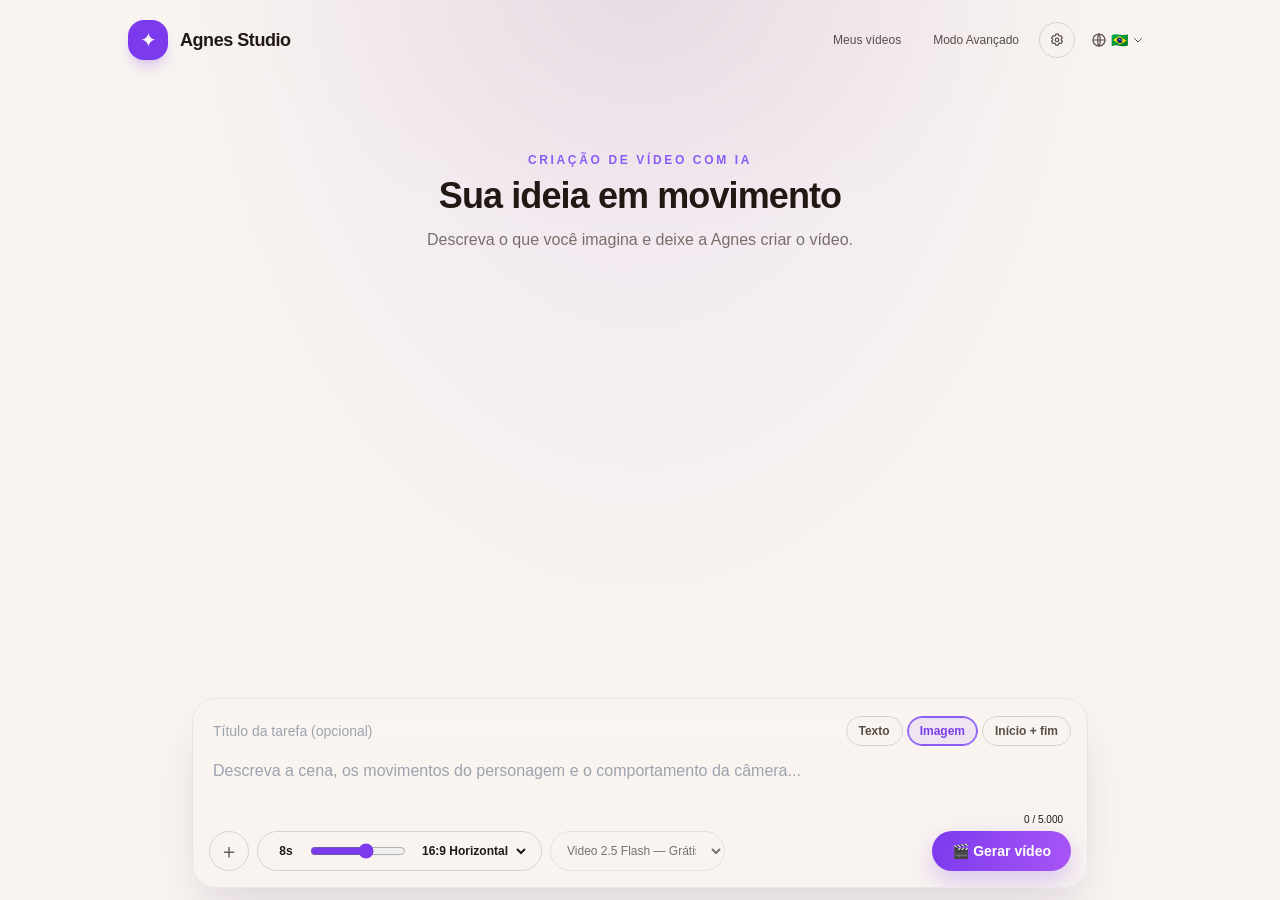
==== commit a62e7794: "fix: preserve uploaded image filenames in previews" ====
--- a/static/index.html
+++ b/static/index.html
@@ -4,10 +4,10 @@
     <meta charset="UTF-8" />
     <meta name="viewport" content="width=device-width, initial-scale=1.0" />
     <title>Agnes Video Generator</title>
-    <link rel="icon" type="image/svg+xml" href="/static/favicon.svg" />
-    <link rel="icon" type="image/x-icon" href="/static/favicon.ico" />
-    <link rel="icon" type="image/png" sizes="1024x1024" href="/static/icon.png" />
-    <link rel="apple-touch-icon" href="/static/icon.png" />
+    <link rel="icon" type="image/svg+xml" href="/static/favicon.svg?v=2" />
+    <link rel="icon" type="image/png" sizes="1024x1024" href="/static/icon.png?v=2" />
+    <link rel="icon" type="image/x-icon" href="/static/favicon.ico?v=2" />
+    <link rel="apple-touch-icon" href="/static/icon.png?v=2" />
     <script>
       /* ── 主题防闪烁：hydration/DOM 前同步设置 <html data-theme>（与官网一致）── */
       (function () {
@@ -21,8 +21,8 @@
         }
       })();
     </script>
-    <script type="module" crossorigin src="/static/assets/index-NA3tUQbc.js"></script>
-    <link rel="stylesheet" crossorigin href="/static/assets/index-ConTU7eC.css">
+    <script type="module" crossorigin src="/static/assets/index-Cyi7X0eW.js"></script>
+    <link rel="stylesheet" crossorigin href="/static/assets/index-B3naR5uD.css">
   </head>
   <body class="text-ink min-h-screen font-sans" style="background: radial-gradient(ellipse 45% 38% at 50% 0%, color-mix(in oklab, var(--color-accent) 6%, transparent), transparent 70%), var(--color-paper);">
     <div id="app"></div>
--- a/static/assets/index-B3naR5uD.css
+++ b/static/assets/index-B3naR5uD.css
@@ -0,0 +1 @@
+.studio-shell[data-v-4b1d2051]{background:radial-gradient(ellipse at 50% -15%,rgba(139,92,246,.12),transparent 55%)}.studio-card[data-v-4b1d2051]{box-shadow:0 24px 70px #1e143c14}.studio-choice[data-v-4b1d2051]{min-height:46px;border-radius:12px;font-size:.875rem;transition:all .16s ease}.studio-choice[data-v-4b1d2051]:hover{border-color:#8b5cf68c}.studio-choice-active[data-v-4b1d2051],.studio-mode-tab-active[data-v-4b1d2051]{border-color:#8b5cf6;background:#8b5cf61a;color:#7c3aed;box-shadow:inset 0 0 0 1px #8b5cf6}.quick-composer-dock[data-v-4b1d2051]{pointer-events:none;background:linear-gradient(to top,var(--color-paper) 62%,color-mix(in srgb,var(--color-paper) 90%,transparent) 82%,transparent)}.studio-duration[data-v-4b1d2051]{height:16px;cursor:pointer}.studio-generate[data-v-4b1d2051]{background:linear-gradient(100deg,#7c3aed,#a855f7);box-shadow:0 10px 24px #7c3aed40}.studio-generate[data-v-4b1d2051]:hover:not(:disabled){transform:translateY(-1px);box-shadow:0 14px 30px #7c3aed52}.studio-spinner[data-v-4b1d2051]{width:17px;height:17px;border:2px solid rgba(255,255,255,.45);border-top-color:#fff;border-radius:50%;animation:studio-spin-4b1d2051 .75s linear infinite}@keyframes studio-spin-4b1d2051{to{transform:rotate(360deg)}}.studio-shell[data-v-d51298f3]{background:radial-gradient(ellipse at 50% -15%,rgba(139,92,246,.12),transparent 55%)}*,:before,:after{--tw-border-spacing-x: 0;--tw-border-spacing-y: 0;--tw-translate-x: 0;--tw-translate-y: 0;--tw-rotate: 0;--tw-skew-x: 0;--tw-skew-y: 0;--tw-scale-x: 1;--tw-scale-y: 1;--tw-pan-x: ;--tw-pan-y: ;--tw-pinch-zoom: ;--tw-scroll-snap-strictness: proximity;--tw-gradient-from-position: ;--tw-gradient-via-position: ;--tw-gradient-to-position: ;--tw-ordinal: ;--tw-slashed-zero: ;--tw-numeric-figure: ;--tw-numeric-spacing: ;--tw-numeric-fraction: ;--tw-ring-inset: ;--tw-ring-offset-width: 0px;--tw-ring-offset-color: #fff;--tw-ring-color: rgb(59 130 246 / .5);--tw-ring-offset-shadow: 0 0 #0000;--tw-ring-shadow: 0 0 #0000;--tw-shadow: 0 0 #0000;--tw-shadow-colored: 0 0 #0000;--tw-blur: ;--tw-brightness: ;--tw-contrast: ;--tw-grayscale: ;--tw-hue-rotate: ;--tw-invert: ;--tw-saturate: ;--tw-sepia: ;--tw-drop-shadow: ;--tw-backdrop-blur: ;--tw-backdrop-brightness: ;--tw-backdrop-contrast: ;--tw-backdrop-grayscale: ;--tw-backdrop-hue-rotate: ;--tw-backdrop-invert: ;--tw-backdrop-opacity: ;--tw-backdrop-saturate: ;--tw-backdrop-sepia: ;--tw-contain-size: ;--tw-contain-layout: ;--tw-contain-paint: ;--tw-contain-style: }::backdrop{--tw-border-spacing-x: 0;--tw-border-spacing-y: 0;--tw-translate-x: 0;--tw-translate-y: 0;--tw-rotate: 0;--tw-skew-x: 0;--tw-skew-y: 0;--tw-scale-x: 1;--tw-scale-y: 1;--tw-pan-x: ;--tw-pan-y: ;--tw-pinch-zoom: ;--tw-scroll-snap-strictness: proximity;--tw-gradient-from-position: ;--tw-gradient-via-position: ;--tw-gradient-to-position: ;--tw-ordinal: ;--tw-slashed-zero: ;--tw-numeric-figure: ;--tw-numeric-spacing: ;--tw-numeric-fraction: ;--tw-ring-inset: ;--tw-ring-offset-width: 0px;--tw-ring-offset-color: #fff;--tw-ring-color: rgb(59 130 246 / .5);--tw-ring-offset-shadow: 0 0 #0000;--tw-ring-shadow: 0 0 #0000;--tw-shadow: 0 0 #0000;--tw-shadow-colored: 0 0 #0000;--tw-blur: ;--tw-brightness: ;--tw-contrast: ;--tw-grayscale: ;--tw-hue-rotate: ;--tw-invert: ;--tw-saturate: ;--tw-sepia: ;--tw-drop-shadow: ;--tw-backdrop-blur: ;--tw-backdrop-brightness: ;--tw-backdrop-contrast: ;--tw-backdrop-grayscale: ;--tw-backdrop-hue-rotate: ;--tw-backdrop-invert: ;--tw-backdrop-opacity: ;--tw-backdrop-saturate: ;--tw-backdrop-sepia: ;--tw-contain-size: ;--tw-contain-layout: ;--tw-contain-paint: ;--tw-contain-style: }*,:before,:after{box-sizing:border-box;border-width:0;border-style:solid;border-color:#e5e7eb}:before,:after{--tw-content: ""}html,:host{line-height:1.5;-webkit-text-size-adjust:100%;-moz-tab-size:4;-o-tab-size:4;tab-size:4;font-family:PingFang SC,Microsoft YaHei,sans-serif;font-feature-settings:normal;font-variation-settings:normal;-webkit-tap-highlight-color:transparent}body{margin:0;line-height:inherit}hr{height:0;color:inherit;border-top-width:1px}abbr:where([title]){-webkit-text-decoration:underline dotted;text-decoration:underline dotted}h1,h2,h3,h4,h5,h6{font-size:inherit;font-weight:inherit}a{color:inherit;text-decoration:inherit}b,strong{font-weight:bolder}code,kbd,samp,pre{font-family:ui-monospace,SFMono-Regular,Menlo,Monaco,Consolas,Liberation Mono,Courier New,monospace;font-feature-settings:normal;font-variation-settings:normal;font-size:1em}small{font-size:80%}sub,sup{font-size:75%;line-height:0;position:relative;vertical-align:baseline}sub{bottom:-.25em}sup{top:-.5em}table{text-indent:0;border-color:inherit;border-collapse:collapse}button,input,optgroup,select,textarea{font-family:inherit;font-feature-settings:inherit;font-variation-settings:inherit;font-size:100%;font-weight:inherit;line-height:inherit;letter-spacing:inherit;color:inherit;margin:0;padding:0}button,select{text-transform:none}button,input:where([type=button]),input:where([type=reset]),input:where([type=submit]){-webkit-appearance:button;background-color:transparent;background-image:none}:-moz-focusring{outline:auto}:-moz-ui-invalid{box-shadow:none}progress{vertical-align:baseline}::-webkit-inner-spin-button,::-webkit-outer-spin-button{height:auto}[type=search]{-webkit-appearance:textfield;outline-offset:-2px}::-webkit-search-decoration{-webkit-appearance:none}::-webkit-file-upload-button{-webkit-appearance:button;font:inherit}summary{display:list-item}blockquote,dl,dd,h1,h2,h3,h4,h5,h6,hr,figure,p,pre{margin:0}fieldset{margin:0;padding:0}legend{padding:0}ol,ul,menu{list-style:none;margin:0;padding:0}dialog{padding:0}textarea{resize:vertical}input::-moz-placeholder,textarea::-moz-placeholder{opacity:1;color:#9ca3af}input::placeholder,textarea::placeholder{opacity:1;color:#9ca3af}button,[role=button]{cursor:pointer}:disabled{cursor:default}img,svg,video,canvas,audio,iframe,embed,object{display:block;vertical-align:middle}img,video{max-width:100%;height:auto}[hidden]:where(:not([hidden=until-found])){display:none}.sr-only{position:absolute;width:1px;height:1px;padding:0;margin:-1px;overflow:hidden;clip:rect(0,0,0,0);white-space:nowrap;border-width:0}.pointer-events-none{pointer-events:none}.pointer-events-auto{pointer-events:auto}.\!visible{visibility:visible!important}.visible{visibility:visible}.fixed{position:fixed}.absolute{position:absolute}.relative{position:relative}.sticky{position:sticky}.inset-0{top:0;right:0;bottom:0;left:0}.inset-3{top:.75rem;right:.75rem;bottom:.75rem;left:.75rem}.inset-x-0{left:0;right:0}.bottom-0{bottom:0}.bottom-1{bottom:.25rem}.bottom-6{bottom:1.5rem}.left-0{left:0}.left-1\/2{left:50%}.left-2{left:.5rem}.right-0{right:0}.right-2{right:.5rem}.right-3{right:.75rem}.top-0{top:0}.top-2{top:.5rem}.top-24{top:6rem}.top-3{top:.75rem}.top-\[120px\]{top:120px}.z-0{z-index:0}.z-10{z-index:10}.z-20{z-index:20}.z-40{z-index:40}.z-50{z-index:50}.z-\[60\]{z-index:60}.z-\[70\]{z-index:70}.z-\[80\]{z-index:80}.z-\[90\]{z-index:90}.order-last{order:9999}.-mx-1{margin-left:-.25rem;margin-right:-.25rem}.mx-1{margin-left:.25rem;margin-right:.25rem}.mx-2{margin-left:.5rem;margin-right:.5rem}.mx-4{margin-left:1rem;margin-right:1rem}.mx-auto{margin-left:auto;margin-right:auto}.-mr-2{margin-right:-.5rem}.-mt-0\.5{margin-top:-.125rem}.-mt-2{margin-top:-.5rem}.mb-0\.5{margin-bottom:.125rem}.mb-1{margin-bottom:.25rem}.mb-1\.5{margin-bottom:.375rem}.mb-10{margin-bottom:2.5rem}.mb-2{margin-bottom:.5rem}.mb-3{margin-bottom:.75rem}.mb-4{margin-bottom:1rem}.mb-5{margin-bottom:1.25rem}.mb-6{margin-bottom:1.5rem}.mb-8{margin-bottom:2rem}.ml-0\.5{margin-left:.125rem}.ml-1{margin-left:.25rem}.ml-2{margin-left:.5rem}.ml-3{margin-left:.75rem}.ml-auto{margin-left:auto}.mr-3{margin-right:.75rem}.mt-0\.5{margin-top:.125rem}.mt-1{margin-top:.25rem}.mt-1\.5{margin-top:.375rem}.mt-2{margin-top:.5rem}.mt-2\.5{margin-top:.625rem}.mt-3{margin-top:.75rem}.mt-4{margin-top:1rem}.mt-5{margin-top:1.25rem}.mt-6{margin-top:1.5rem}.mt-8{margin-top:2rem}.line-clamp-2{overflow:hidden;display:-webkit-box;-webkit-box-orient:vertical;-webkit-line-clamp:2}.block{display:block}.inline-block{display:inline-block}.inline{display:inline}.flex{display:flex}.inline-flex{display:inline-flex}.table{display:table}.grid{display:grid}.hidden{display:none}.aspect-video{aspect-ratio:16 / 9}.h-1{height:.25rem}.h-10{height:2.5rem}.h-12{height:3rem}.h-14{height:3.5rem}.h-2\.5{height:.625rem}.h-3{height:.75rem}.h-3\.5{height:.875rem}.h-4{height:1rem}.h-5{height:1.25rem}.h-7{height:1.75rem}.h-9{height:2.25rem}.h-\[100dvh\]{height:100dvh}.h-\[48px\]{height:48px}.h-\[70px\]{height:70px}.h-full{height:100%}.max-h-24{max-height:6rem}.max-h-32{max-height:8rem}.max-h-36{max-height:9rem}.max-h-40{max-height:10rem}.max-h-48{max-height:12rem}.max-h-64{max-height:16rem}.max-h-72{max-height:18rem}.max-h-96{max-height:24rem}.max-h-\[400px\]{max-height:400px}.max-h-\[70vh\]{max-height:70vh}.max-h-\[75vh\]{max-height:75vh}.max-h-\[80vh\]{max-height:80vh}.max-h-\[85vh\]{max-height:85vh}.max-h-\[90vh\]{max-height:90vh}.min-h-0{min-height:0px}.min-h-11{min-height:2.75rem}.min-h-\[58px\]{min-height:58px}.min-h-screen{min-height:100vh}.w-1{width:.25rem}.w-10{width:2.5rem}.w-12{width:3rem}.w-16{width:4rem}.w-20{width:5rem}.w-24{width:6rem}.w-3{width:.75rem}.w-3\.5{width:.875rem}.w-4{width:1rem}.w-40{width:10rem}.w-5{width:1.25rem}.w-7{width:1.75rem}.w-72{width:18rem}.w-8{width:2rem}.w-9{width:2.25rem}.w-\[115px\]{width:115px}.w-\[130px\]{width:130px}.w-\[220px\]{width:220px}.w-\[60px\]{width:60px}.w-\[66px\]{width:66px}.w-\[68px\]{width:68px}.w-full{width:100%}.w-px{width:1px}.min-w-0{min-width:0px}.min-w-48{min-width:12rem}.min-w-\[150px\]{min-width:150px}.min-w-\[160px\]{min-width:160px}.min-w-\[54px\]{min-width:54px}.min-w-\[8rem\]{min-width:8rem}.max-w-2xl{max-width:42rem}.max-w-3xl{max-width:48rem}.max-w-4xl{max-width:56rem}.max-w-5xl{max-width:64rem}.max-w-\[85vw\]{max-width:85vw}.max-w-\[90vw\]{max-width:90vw}.max-w-\[92px\]{max-width:92px}.max-w-\[9rem\]{max-width:9rem}.max-w-full{max-width:100%}.max-w-lg{max-width:32rem}.max-w-md{max-width:28rem}.max-w-sm{max-width:24rem}.max-w-xl{max-width:36rem}.flex-1{flex:1 1 0%}.flex-shrink-0,.shrink-0{flex-shrink:0}.basis-full{flex-basis:100%}.-translate-x-1\/2{--tw-translate-x: -50%;transform:translate(var(--tw-translate-x),var(--tw-translate-y)) rotate(var(--tw-rotate)) skew(var(--tw-skew-x)) skewY(var(--tw-skew-y)) scaleX(var(--tw-scale-x)) scaleY(var(--tw-scale-y))}.translate-y-0{--tw-translate-y: 0px;transform:translate(var(--tw-translate-x),var(--tw-translate-y)) rotate(var(--tw-rotate)) skew(var(--tw-skew-x)) skewY(var(--tw-skew-y)) scaleX(var(--tw-scale-x)) scaleY(var(--tw-scale-y))}.translate-y-4{--tw-translate-y: 1rem;transform:translate(var(--tw-translate-x),var(--tw-translate-y)) rotate(var(--tw-rotate)) skew(var(--tw-skew-x)) skewY(var(--tw-skew-y)) scaleX(var(--tw-scale-x)) scaleY(var(--tw-scale-y))}.-rotate-\[9deg\]{--tw-rotate: -9deg;transform:translate(var(--tw-translate-x),var(--tw-translate-y)) rotate(var(--tw-rotate)) skew(var(--tw-skew-x)) skewY(var(--tw-skew-y)) scaleX(var(--tw-scale-x)) scaleY(var(--tw-scale-y))}.rotate-180{--tw-rotate: 180deg;transform:translate(var(--tw-translate-x),var(--tw-translate-y)) rotate(var(--tw-rotate)) skew(var(--tw-skew-x)) skewY(var(--tw-skew-y)) scaleX(var(--tw-scale-x)) scaleY(var(--tw-scale-y))}.rotate-90{--tw-rotate: 90deg;transform:translate(var(--tw-translate-x),var(--tw-translate-y)) rotate(var(--tw-rotate)) skew(var(--tw-skew-x)) skewY(var(--tw-skew-y)) scaleX(var(--tw-scale-x)) scaleY(var(--tw-scale-y))}.rotate-\[9deg\]{--tw-rotate: 9deg;transform:translate(var(--tw-translate-x),var(--tw-translate-y)) rotate(var(--tw-rotate)) skew(var(--tw-skew-x)) skewY(var(--tw-skew-y)) scaleX(var(--tw-scale-x)) scaleY(var(--tw-scale-y))}.transform{transform:translate(var(--tw-translate-x),var(--tw-translate-y)) rotate(var(--tw-rotate)) skew(var(--tw-skew-x)) skewY(var(--tw-skew-y)) scaleX(var(--tw-scale-x)) scaleY(var(--tw-scale-y))}@keyframes pulse{50%{opacity:.5}}.animate-pulse{animation:pulse 2s cubic-bezier(.4,0,.6,1) infinite}.cursor-help{cursor:help}.cursor-not-allowed{cursor:not-allowed}.cursor-pointer{cursor:pointer}.select-none{-webkit-user-select:none;-moz-user-select:none;user-select:none}.select-all{-webkit-user-select:all;-moz-user-select:all;user-select:all}.resize-none{resize:none}.resize-y{resize:vertical}.list-disc{list-style-type:disc}.grid-cols-1{grid-template-columns:repeat(1,minmax(0,1fr))}.grid-cols-2{grid-template-columns:repeat(2,minmax(0,1fr))}.flex-col{flex-direction:column}.flex-wrap{flex-wrap:wrap}.place-items-center{place-items:center}.items-start{align-items:flex-start}.items-end{align-items:flex-end}.items-center{align-items:center}.justify-end{justify-content:flex-end}.justify-center{justify-content:center}.justify-between{justify-content:space-between}.gap-0\.5{gap:.125rem}.gap-1{gap:.25rem}.gap-1\.5{gap:.375rem}.gap-2{gap:.5rem}.gap-2\.5{gap:.625rem}.gap-3{gap:.75rem}.gap-4{gap:1rem}.gap-6{gap:1.5rem}.gap-x-2{-moz-column-gap:.5rem;column-gap:.5rem}.gap-x-3{-moz-column-gap:.75rem;column-gap:.75rem}.gap-x-4{-moz-column-gap:1rem;column-gap:1rem}.gap-x-5{-moz-column-gap:1.25rem;column-gap:1.25rem}.gap-x-6{-moz-column-gap:1.5rem;column-gap:1.5rem}.gap-y-0\.5{row-gap:.125rem}.gap-y-1{row-gap:.25rem}.gap-y-1\.5{row-gap:.375rem}.gap-y-2{row-gap:.5rem}.gap-y-3{row-gap:.75rem}.space-y-0\.5>:not([hidden])~:not([hidden]){--tw-space-y-reverse: 0;margin-top:calc(.125rem * calc(1 - var(--tw-space-y-reverse)));margin-bottom:calc(.125rem * var(--tw-space-y-reverse))}.space-y-1>:not([hidden])~:not([hidden]){--tw-space-y-reverse: 0;margin-top:calc(.25rem * calc(1 - var(--tw-space-y-reverse)));margin-bottom:calc(.25rem * var(--tw-space-y-reverse))}.space-y-1\.5>:not([hidden])~:not([hidden]){--tw-space-y-reverse: 0;margin-top:calc(.375rem * calc(1 - var(--tw-space-y-reverse)));margin-bottom:calc(.375rem * var(--tw-space-y-reverse))}.space-y-2>:not([hidden])~:not([hidden]){--tw-space-y-reverse: 0;margin-top:calc(.5rem * calc(1 - var(--tw-space-y-reverse)));margin-bottom:calc(.5rem * var(--tw-space-y-reverse))}.space-y-3>:not([hidden])~:not([hidden]){--tw-space-y-reverse: 0;margin-top:calc(.75rem * calc(1 - var(--tw-space-y-reverse)));margin-bottom:calc(.75rem * var(--tw-space-y-reverse))}.space-y-4>:not([hidden])~:not([hidden]){--tw-space-y-reverse: 0;margin-top:calc(1rem * calc(1 - var(--tw-space-y-reverse)));margin-bottom:calc(1rem * var(--tw-space-y-reverse))}.space-y-5>:not([hidden])~:not([hidden]){--tw-space-y-reverse: 0;margin-top:calc(1.25rem * calc(1 - var(--tw-space-y-reverse)));margin-bottom:calc(1.25rem * var(--tw-space-y-reverse))}.self-start{align-self:flex-start}.self-center{align-self:center}.overflow-auto{overflow:auto}.overflow-hidden{overflow:hidden}.overflow-x-auto{overflow-x:auto}.overflow-y-auto{overflow-y:auto}.truncate{overflow:hidden;text-overflow:ellipsis;white-space:nowrap}.whitespace-nowrap{white-space:nowrap}.whitespace-pre{white-space:pre}.whitespace-pre-line{white-space:pre-line}.whitespace-pre-wrap{white-space:pre-wrap}.break-words{overflow-wrap:break-word}.break-all{word-break:break-all}.rounded{border-radius:.25rem}.rounded-2xl{border-radius:1rem}.rounded-3xl{border-radius:1.5rem}.rounded-\[24px\]{border-radius:24px}.rounded-\[28px\]{border-radius:28px}.rounded-full{border-radius:9999px}.rounded-lg{border-radius:.5rem}.rounded-md{border-radius:.375rem}.rounded-xl{border-radius:.75rem}.border{border-width:1px}.border-0{border-width:0px}.border-2{border-width:2px}.border-b{border-bottom-width:1px}.border-t{border-top-width:1px}.border-dashed{border-style:dashed}.border-amber-500\/25{border-color:#f59e0b40}.border-amber-500\/30{border-color:#f59e0b4d}.border-amber-500\/40{border-color:#f59e0b66}.border-emerald-400\/40{border-color:#34d39966}.border-emerald-500\/20{border-color:#10b98133}.border-red-500\/15{border-color:#ef444426}.border-red-500\/20{border-color:#ef444433}.border-red-500\/25{border-color:#ef444440}.border-red-800{--tw-border-opacity: 1;border-color:rgb(153 27 27 / var(--tw-border-opacity, 1))}.border-red-800\/50{border-color:#991b1b80}.border-red-800\/60{border-color:#991b1b99}.border-transparent{border-color:transparent}.border-violet-300\/70{border-color:#c4b5fdb3}.border-violet-400\/50{border-color:#a78bfa80}.border-violet-400\/80{border-color:#a78bfacc}.border-violet-500{--tw-border-opacity: 1;border-color:rgb(139 92 246 / var(--tw-border-opacity, 1))}.border-violet-500\/15{border-color:#8b5cf626}.border-white\/40{border-color:#fff6}.border-t-white{--tw-border-opacity: 1;border-top-color:rgb(255 255 255 / var(--tw-border-opacity, 1))}.bg-amber-500\/10{background-color:#f59e0b1a}.bg-amber-500\/5{background-color:#f59e0b0d}.bg-amber-900\/30{background-color:#78350f4d}.bg-amber-900\/60{background-color:#78350f99}.bg-black{--tw-bg-opacity: 1;background-color:rgb(0 0 0 / var(--tw-bg-opacity, 1))}.bg-black\/40{background-color:#0006}.bg-black\/50{background-color:#00000080}.bg-black\/55{background-color:#0000008c}.bg-black\/70{background-color:#000000b3}.bg-black\/80{background-color:#000c}.bg-blue-600{--tw-bg-opacity: 1;background-color:rgb(37 99 235 / var(--tw-bg-opacity, 1))}.bg-blue-600\/80{background-color:#2563ebcc}.bg-blue-900{--tw-bg-opacity: 1;background-color:rgb(30 58 138 / var(--tw-bg-opacity, 1))}.bg-blue-900\/60{background-color:#1e3a8a99}.bg-emerald-500\/10{background-color:#10b9811a}.bg-emerald-600{--tw-bg-opacity: 1;background-color:rgb(5 150 105 / var(--tw-bg-opacity, 1))}.bg-green-600{--tw-bg-opacity: 1;background-color:rgb(22 163 74 / var(--tw-bg-opacity, 1))}.bg-green-900{--tw-bg-opacity: 1;background-color:rgb(20 83 45 / var(--tw-bg-opacity, 1))}.bg-green-900\/60{background-color:#14532d99}.bg-purple-500\/10{background-color:#a855f71a}.bg-red-500\/10{background-color:#ef44441a}.bg-red-500\/5{background-color:#ef44440d}.bg-red-600{--tw-bg-opacity: 1;background-color:rgb(220 38 38 / var(--tw-bg-opacity, 1))}.bg-red-600\/80{background-color:#dc2626cc}.bg-red-700{--tw-bg-opacity: 1;background-color:rgb(185 28 28 / var(--tw-bg-opacity, 1))}.bg-red-900\/50{background-color:#7f1d1d80}.bg-red-900\/60{background-color:#7f1d1d99}.bg-sky-600{--tw-bg-opacity: 1;background-color:rgb(2 132 199 / var(--tw-bg-opacity, 1))}.bg-slate-950\/55{background-color:#0206178c}.bg-transparent{background-color:transparent}.bg-violet-500\/10{background-color:#8b5cf61a}.bg-violet-500\/5{background-color:#8b5cf60d}.bg-violet-600{--tw-bg-opacity: 1;background-color:rgb(124 58 237 / var(--tw-bg-opacity, 1))}.bg-gradient-to-r{background-image:linear-gradient(to right,var(--tw-gradient-stops))}.from-violet-600{--tw-gradient-from: #7c3aed var(--tw-gradient-from-position);--tw-gradient-to: rgb(124 58 237 / 0) var(--tw-gradient-to-position);--tw-gradient-stops: var(--tw-gradient-from), var(--tw-gradient-to)}.to-fuchsia-500{--tw-gradient-to: #d946ef var(--tw-gradient-to-position)}.object-contain{-o-object-fit:contain;object-fit:contain}.object-cover{-o-object-fit:cover;object-fit:cover}.p-1{padding:.25rem}.p-2{padding:.5rem}.p-3{padding:.75rem}.p-4{padding:1rem}.p-5{padding:1.25rem}.p-6{padding:1.5rem}.p-8{padding:2rem}.px-1{padding-left:.25rem;padding-right:.25rem}.px-1\.5{padding-left:.375rem;padding-right:.375rem}.px-2{padding-left:.5rem;padding-right:.5rem}.px-2\.5{padding-left:.625rem;padding-right:.625rem}.px-3{padding-left:.75rem;padding-right:.75rem}.px-3\.5{padding-left:.875rem;padding-right:.875rem}.px-4{padding-left:1rem;padding-right:1rem}.px-5{padding-left:1.25rem;padding-right:1.25rem}.px-6{padding-left:1.5rem;padding-right:1.5rem}.py-0\.5{padding-top:.125rem;padding-bottom:.125rem}.py-1{padding-top:.25rem;padding-bottom:.25rem}.py-1\.5{padding-top:.375rem;padding-bottom:.375rem}.py-10{padding-top:2.5rem;padding-bottom:2.5rem}.py-12{padding-top:3rem;padding-bottom:3rem}.py-2{padding-top:.5rem;padding-bottom:.5rem}.py-2\.5{padding-top:.625rem;padding-bottom:.625rem}.py-3{padding-top:.75rem;padding-bottom:.75rem}.py-3\.5{padding-top:.875rem;padding-bottom:.875rem}.py-4{padding-top:1rem;padding-bottom:1rem}.py-5{padding-top:1.25rem;padding-bottom:1.25rem}.py-6{padding-top:1.5rem;padding-bottom:1.5rem}.py-8{padding-top:2rem;padding-bottom:2rem}.pb-2{padding-bottom:.5rem}.pb-3{padding-bottom:.75rem}.pb-5{padding-bottom:1.25rem}.pb-6{padding-bottom:1.5rem}.pb-8{padding-bottom:2rem}.pb-\[290px\]{padding-bottom:290px}.pb-\[max\(12px\,env\(safe-area-inset-bottom\)\)\]{padding-bottom:max(12px,env(safe-area-inset-bottom))}.pl-4{padding-left:1rem}.pr-16{padding-right:4rem}.pr-3{padding-right:.75rem}.pt-0\.5{padding-top:.125rem}.pt-1{padding-top:.25rem}.pt-12{padding-top:3rem}.pt-2{padding-top:.5rem}.pt-3{padding-top:.75rem}.pt-4{padding-top:1rem}.pt-8{padding-top:2rem}.text-left{text-align:left}.text-center{text-align:center}.align-middle{vertical-align:middle}.font-mono{font-family:ui-monospace,SFMono-Regular,Menlo,Monaco,Consolas,Liberation Mono,Courier New,monospace}.font-sans{font-family:PingFang SC,Microsoft YaHei,sans-serif}.text-2xl{font-size:1.5rem;line-height:2rem}.text-3xl{font-size:1.875rem;line-height:2.25rem}.text-\[10px\]{font-size:10px}.text-\[11px\]{font-size:11px}.text-\[9px\]{font-size:9px}.text-base{font-size:1rem;line-height:1.5rem}.text-lg{font-size:1.125rem;line-height:1.75rem}.text-sm{font-size:.875rem;line-height:1.25rem}.text-xl{font-size:1.25rem;line-height:1.75rem}.text-xs{font-size:.75rem;line-height:1rem}.font-bold{font-weight:700}.font-medium{font-weight:500}.font-normal{font-weight:400}.font-semibold{font-weight:600}.uppercase{text-transform:uppercase}.tabular-nums{--tw-numeric-spacing: tabular-nums;font-variant-numeric:var(--tw-ordinal) var(--tw-slashed-zero) var(--tw-numeric-figure) var(--tw-numeric-spacing) var(--tw-numeric-fraction)}.leading-5{line-height:1.25rem}.leading-6{line-height:1.5rem}.leading-none{line-height:1}.leading-relaxed{line-height:1.625}.tracking-\[0\.18em\]{letter-spacing:.18em}.tracking-\[0\.22em\]{letter-spacing:.22em}.tracking-tight{letter-spacing:-.025em}.tracking-wide{letter-spacing:.025em}.text-amber-300{--tw-text-opacity: 1;color:rgb(252 211 77 / var(--tw-text-opacity, 1))}.text-amber-300\/80{color:#fcd34dcc}.text-amber-400{--tw-text-opacity: 1;color:rgb(251 191 36 / var(--tw-text-opacity, 1))}.text-amber-600{--tw-text-opacity: 1;color:rgb(217 119 6 / var(--tw-text-opacity, 1))}.text-amber-700{--tw-text-opacity: 1;color:rgb(180 83 9 / var(--tw-text-opacity, 1))}.text-amber-800{--tw-text-opacity: 1;color:rgb(146 64 14 / var(--tw-text-opacity, 1))}.text-blue-300{--tw-text-opacity: 1;color:rgb(147 197 253 / var(--tw-text-opacity, 1))}.text-emerald-400{--tw-text-opacity: 1;color:rgb(52 211 153 / var(--tw-text-opacity, 1))}.text-emerald-600{--tw-text-opacity: 1;color:rgb(5 150 105 / var(--tw-text-opacity, 1))}.text-emerald-700{--tw-text-opacity: 1;color:rgb(4 120 87 / var(--tw-text-opacity, 1))}.text-green-300{--tw-text-opacity: 1;color:rgb(134 239 172 / var(--tw-text-opacity, 1))}.text-green-400{--tw-text-opacity: 1;color:rgb(74 222 128 / var(--tw-text-opacity, 1))}.text-purple-600{--tw-text-opacity: 1;color:rgb(147 51 234 / var(--tw-text-opacity, 1))}.text-red-100{--tw-text-opacity: 1;color:rgb(254 226 226 / var(--tw-text-opacity, 1))}.text-red-200{--tw-text-opacity: 1;color:rgb(254 202 202 / var(--tw-text-opacity, 1))}.text-red-300{--tw-text-opacity: 1;color:rgb(252 165 165 / var(--tw-text-opacity, 1))}.text-red-400{--tw-text-opacity: 1;color:rgb(248 113 113 / var(--tw-text-opacity, 1))}.text-red-600{--tw-text-opacity: 1;color:rgb(220 38 38 / var(--tw-text-opacity, 1))}.text-violet-500{--tw-text-opacity: 1;color:rgb(139 92 246 / var(--tw-text-opacity, 1))}.text-violet-600{--tw-text-opacity: 1;color:rgb(124 58 237 / var(--tw-text-opacity, 1))}.text-violet-700{--tw-text-opacity: 1;color:rgb(109 40 217 / var(--tw-text-opacity, 1))}.text-white{--tw-text-opacity: 1;color:rgb(255 255 255 / var(--tw-text-opacity, 1))}.text-yellow-400{--tw-text-opacity: 1;color:rgb(250 204 21 / var(--tw-text-opacity, 1))}.underline{text-decoration-line:underline}.decoration-dotted{text-decoration-style:dotted}.underline-offset-2{text-underline-offset:2px}.accent-blue-500{accent-color:#3b82f6}.accent-red-500{accent-color:#ef4444}.accent-violet-600{accent-color:#7c3aed}.opacity-0{opacity:0}.opacity-100{opacity:1}.opacity-40{opacity:.4}.opacity-45{opacity:.45}.opacity-50{opacity:.5}.opacity-70{opacity:.7}.shadow-2xl{--tw-shadow: 0 25px 50px -12px rgb(0 0 0 / .25);--tw-shadow-colored: 0 25px 50px -12px var(--tw-shadow-color);box-shadow:var(--tw-ring-offset-shadow, 0 0 #0000),var(--tw-ring-shadow, 0 0 #0000),var(--tw-shadow)}.shadow-lg{--tw-shadow: 0 10px 15px -3px rgb(0 0 0 / .1), 0 4px 6px -4px rgb(0 0 0 / .1);--tw-shadow-colored: 0 10px 15px -3px var(--tw-shadow-color), 0 4px 6px -4px var(--tw-shadow-color);box-shadow:var(--tw-ring-offset-shadow, 0 0 #0000),var(--tw-ring-shadow, 0 0 #0000),var(--tw-shadow)}.shadow-md{--tw-shadow: 0 4px 6px -1px rgb(0 0 0 / .1), 0 2px 4px -2px rgb(0 0 0 / .1);--tw-shadow-colored: 0 4px 6px -1px var(--tw-shadow-color), 0 2px 4px -2px var(--tw-shadow-color);box-shadow:var(--tw-ring-offset-shadow, 0 0 #0000),var(--tw-ring-shadow, 0 0 #0000),var(--tw-shadow)}.shadow-sm{--tw-shadow: 0 1px 2px 0 rgb(0 0 0 / .05);--tw-shadow-colored: 0 1px 2px 0 var(--tw-shadow-color);box-shadow:var(--tw-ring-offset-shadow, 0 0 #0000),var(--tw-ring-shadow, 0 0 #0000),var(--tw-shadow)}.shadow-xl{--tw-shadow: 0 20px 25px -5px rgb(0 0 0 / .1), 0 8px 10px -6px rgb(0 0 0 / .1);--tw-shadow-colored: 0 20px 25px -5px var(--tw-shadow-color), 0 8px 10px -6px var(--tw-shadow-color);box-shadow:var(--tw-ring-offset-shadow, 0 0 #0000),var(--tw-ring-shadow, 0 0 #0000),var(--tw-shadow)}.shadow-violet-600\/20{--tw-shadow-color: rgb(124 58 237 / .2);--tw-shadow: var(--tw-shadow-colored)}.shadow-violet-950\/15{--tw-shadow-color: rgb(46 16 101 / .15);--tw-shadow: var(--tw-shadow-colored)}.shadow-violet-950\/5{--tw-shadow-color: rgb(46 16 101 / .05);--tw-shadow: var(--tw-shadow-colored)}.outline-none{outline:2px solid transparent;outline-offset:2px}.ring-1{--tw-ring-offset-shadow: var(--tw-ring-inset) 0 0 0 var(--tw-ring-offset-width) var(--tw-ring-offset-color);--tw-ring-shadow: var(--tw-ring-inset) 0 0 0 calc(1px + var(--tw-ring-offset-width)) var(--tw-ring-color);box-shadow:var(--tw-ring-offset-shadow),var(--tw-ring-shadow),var(--tw-shadow, 0 0 #0000)}.ring-2{--tw-ring-offset-shadow: var(--tw-ring-inset) 0 0 0 var(--tw-ring-offset-width) var(--tw-ring-offset-color);--tw-ring-shadow: var(--tw-ring-inset) 0 0 0 calc(2px + var(--tw-ring-offset-width)) var(--tw-ring-color);box-shadow:var(--tw-ring-offset-shadow),var(--tw-ring-shadow),var(--tw-shadow, 0 0 #0000)}.ring-4{--tw-ring-offset-shadow: var(--tw-ring-inset) 0 0 0 var(--tw-ring-offset-width) var(--tw-ring-offset-color);--tw-ring-shadow: var(--tw-ring-inset) 0 0 0 calc(4px + var(--tw-ring-offset-width)) var(--tw-ring-color);box-shadow:var(--tw-ring-offset-shadow),var(--tw-ring-shadow),var(--tw-shadow, 0 0 #0000)}.ring-amber-500\/20{--tw-ring-color: rgb(245 158 11 / .2)}.ring-violet-500\/10{--tw-ring-color: rgb(139 92 246 / .1)}.filter{filter:var(--tw-blur) var(--tw-brightness) var(--tw-contrast) var(--tw-grayscale) var(--tw-hue-rotate) var(--tw-invert) var(--tw-saturate) var(--tw-sepia) var(--tw-drop-shadow)}.backdrop-blur-\[1px\]{--tw-backdrop-blur: blur(1px);-webkit-backdrop-filter:var(--tw-backdrop-blur) var(--tw-backdrop-brightness) var(--tw-backdrop-contrast) var(--tw-backdrop-grayscale) var(--tw-backdrop-hue-rotate) var(--tw-backdrop-invert) var(--tw-backdrop-opacity) var(--tw-backdrop-saturate) var(--tw-backdrop-sepia);backdrop-filter:var(--tw-backdrop-blur) var(--tw-backdrop-brightness) var(--tw-backdrop-contrast) var(--tw-backdrop-grayscale) var(--tw-backdrop-hue-rotate) var(--tw-backdrop-invert) var(--tw-backdrop-opacity) var(--tw-backdrop-saturate) var(--tw-backdrop-sepia)}.backdrop-blur-sm{--tw-backdrop-blur: blur(4px);-webkit-backdrop-filter:var(--tw-backdrop-blur) var(--tw-backdrop-brightness) var(--tw-backdrop-contrast) var(--tw-backdrop-grayscale) var(--tw-backdrop-hue-rotate) var(--tw-backdrop-invert) var(--tw-backdrop-opacity) var(--tw-backdrop-saturate) var(--tw-backdrop-sepia);backdrop-filter:var(--tw-backdrop-blur) var(--tw-backdrop-brightness) var(--tw-backdrop-contrast) var(--tw-backdrop-grayscale) var(--tw-backdrop-hue-rotate) var(--tw-backdrop-invert) var(--tw-backdrop-opacity) var(--tw-backdrop-saturate) var(--tw-backdrop-sepia)}.backdrop-blur-xl{--tw-backdrop-blur: blur(24px);-webkit-backdrop-filter:var(--tw-backdrop-blur) var(--tw-backdrop-brightness) var(--tw-backdrop-contrast) var(--tw-backdrop-grayscale) var(--tw-backdrop-hue-rotate) var(--tw-backdrop-invert) var(--tw-backdrop-opacity) var(--tw-backdrop-saturate) var(--tw-backdrop-sepia);backdrop-filter:var(--tw-backdrop-blur) var(--tw-backdrop-brightness) var(--tw-backdrop-contrast) var(--tw-backdrop-grayscale) var(--tw-backdrop-hue-rotate) var(--tw-backdrop-invert) var(--tw-backdrop-opacity) var(--tw-backdrop-saturate) var(--tw-backdrop-sepia)}.transition{transition-property:color,background-color,border-color,text-decoration-color,fill,stroke,opacity,box-shadow,transform,filter,backdrop-filter;transition-timing-function:cubic-bezier(.4,0,.2,1);transition-duration:.15s}.transition-all{transition-property:all;transition-timing-function:cubic-bezier(.4,0,.2,1);transition-duration:.15s}.transition-colors{transition-property:color,background-color,border-color,text-decoration-color,fill,stroke;transition-timing-function:cubic-bezier(.4,0,.2,1);transition-duration:.15s}.transition-transform{transition-property:transform;transition-timing-function:cubic-bezier(.4,0,.2,1);transition-duration:.15s}.duration-200{transition-duration:.2s}.duration-300{transition-duration:.3s}.duration-500{transition-duration:.5s}:root{--color-paper: oklch(13% .012 55);--color-paper-2: oklch(17% .014 55);--color-paper-3: oklch(22% .016 55);--color-ink: oklch(94% .008 65);--color-ink-2: oklch(78% .012 60);--color-muted: oklch(64% .014 60);--color-rule: oklch(30% .014 55);--color-accent: oklch(80% .14 75);--color-accent-ink: oklch(20% .05 75);--color-focus: oklch(82% .16 75);--color-danger: oklch(66% .19 27);--color-success: oklch(80% .13 152);--color-warning: oklch(80% .13 75);--ease-out: cubic-bezier(.16, 1, .3, 1);--dur-micro: .12s;--dur-short: .22s;--dur-long: .42s}[data-theme=light]{--color-paper: oklch(97% .008 60);--color-paper-2: oklch(100% .004 60);--color-paper-3: oklch(93% .01 60);--color-ink: oklch(22% .016 55);--color-ink-2: oklch(43% .016 55);--color-muted: oklch(55% .016 55);--color-rule: oklch(87% .012 60);--color-accent: oklch(52% .13 75);--color-accent-ink: oklch(98% .008 75);--color-focus: oklch(48% .15 75);--color-danger: oklch(50% .19 27);--color-success: oklch(50% .13 152);--color-warning: oklch(52% .13 75)}@keyframes spin{to{transform:rotate(360deg)}}.animate-spin{animation:spin 1s linear infinite}@keyframes pulse-dot{0%,to{opacity:1}50%{opacity:.3}}.animate-pulse-dot{animation:pulse-dot 1.5s ease-in-out infinite}@keyframes fadeIn{0%{opacity:0}to{opacity:1}}.animate-fade-in{animation:fadeIn .42s var(--ease-out) forwards}@media (prefers-reduced-motion: reduce){*,*:before,*:after{animation-duration:.01ms!important;animation-iteration-count:1!important;transition-duration:.01ms!important;scroll-behavior:auto!important}}:focus-visible{outline:2px solid var(--color-focus);outline-offset:2px;border-radius:4px}.glass-card{background:var(--color-paper-2);border:1px solid var(--color-rule);transition:border-color var(--dur-short) var(--ease-out),background-color var(--dur-short) var(--ease-out),transform var(--dur-micro) var(--ease-out)}.glass-card:hover{border-color:color-mix(in oklab,var(--color-accent) 30%,var(--color-rule));background:var(--color-paper-3);transform:translateY(-1px)}.glow-btn{position:relative;overflow:hidden;background:var(--color-accent);color:var(--color-accent-ink);font-weight:600;transition:transform var(--dur-micro) var(--ease-out),background-color var(--dur-short) var(--ease-out)}.glow-btn:hover:not(:disabled){background:color-mix(in oklab,var(--color-accent) 90%,white 10%);transform:translateY(-1px)}.glow-btn:disabled{opacity:.5;cursor:not-allowed}.glass-input{background:var(--color-paper);border:1px solid var(--color-rule);transition:border-color var(--dur-short) var(--ease-out),box-shadow var(--dur-short) var(--ease-out),background-color var(--dur-short) var(--ease-out)}.glass-input:focus{border-color:var(--color-accent);box-shadow:0 0 0 1px color-mix(in oklab,var(--color-accent) 30%,transparent);background:var(--color-paper)}.tab-active{background:color-mix(in oklab,var(--color-accent) 15%,var(--color-paper-3));border:1px solid color-mix(in oklab,var(--color-accent) 50%,transparent);color:var(--color-accent)}.tab-inactive{background:var(--color-paper-2);color:var(--color-muted);border:1px solid var(--color-rule)}.tab-inactive:hover{background:var(--color-paper-3);border-color:var(--color-rule);color:var(--color-ink-2)}.tab-badge{display:inline-block;margin-left:6px;padding:0 6px;border-radius:999px;font-size:10px;line-height:1.7;vertical-align:middle;background:var(--color-paper);color:var(--color-accent);border:1px solid color-mix(in oklab,var(--color-accent) 45%,transparent)}.progress-glow{background:var(--color-accent)}.step-line{transition:all var(--dur-long) var(--ease-out)}.collapse-header{cursor:pointer;-webkit-user-select:none;-moz-user-select:none;user-select:none}.collapse-body{overflow:hidden;transition:max-height .3s var(--ease-in-out, cubic-bezier(.65,0,.35,1))}pre{white-space:pre-wrap;word-break:break-all}::-webkit-scrollbar{width:6px}::-webkit-scrollbar-track{background:transparent}::-webkit-scrollbar-thumb{background:var(--color-rule);border-radius:3px}::-webkit-scrollbar-thumb:hover{background:var(--color-muted)}::-moz-selection{background:color-mix(in oklab,var(--color-accent) 28%,transparent);color:var(--color-ink)}::selection{background:color-mix(in oklab,var(--color-accent) 28%,transparent);color:var(--color-ink)}.voice-selector{display:flex;align-items:center;gap:8px;width:100%;padding:.625rem .75rem;border-radius:.5rem;background:var(--color-paper);border:1px solid var(--color-rule);cursor:pointer;transition:all var(--dur-short) var(--ease-out);text-align:left}.voice-selector:hover{border-color:color-mix(in oklab,var(--color-accent) 50%,var(--color-rule));background:var(--color-paper-3)}.voice-selector:focus{outline:none;border-color:var(--color-accent);box-shadow:0 0 0 1px color-mix(in oklab,var(--color-accent) 30%,transparent)}.vs-main{display:flex;flex-direction:column;flex:1;min-width:0}.vs-name{font-size:.875rem;color:var(--color-ink-2);font-weight:500;line-height:1.2}.vs-desc{font-size:.72rem;color:var(--color-muted);line-height:1.2;margin-top:2px;white-space:nowrap;overflow:hidden;text-overflow:ellipsis}.vs-arrow{color:var(--color-muted);font-size:.7rem;flex-shrink:0}.vp-overlay{position:fixed;top:0;right:0;bottom:0;left:0;z-index:1000;background:#000000b3;display:flex;align-items:center;justify-content:center;padding:1rem}.vp-modal{width:100%;max-width:720px;max-height:88vh;display:flex;flex-direction:column;background:var(--color-paper-2);border:1px solid var(--color-rule);border-radius:1rem;box-shadow:0 20px 60px #00000080;overflow:hidden}.vp-header{display:flex;align-items:center;justify-content:space-between;padding:1rem 1.25rem;border-bottom:1px solid var(--color-rule)}.vp-header h3{font-size:1rem;font-weight:600;color:var(--color-ink)}.vp-close{background:none;border:none;color:var(--color-muted);font-size:1.25rem;cursor:pointer;line-height:1}.vp-close:hover{color:var(--color-ink)}.vp-search{padding:.75rem 1.25rem .25rem}.vp-search input{width:100%;padding:.55rem .85rem;border-radius:.5rem;background:var(--color-paper);border:1px solid var(--color-rule);color:var(--color-ink);font-size:.85rem}.vp-search input:focus{outline:none;border-color:var(--color-accent);box-shadow:0 0 0 1px color-mix(in oklab,var(--color-accent) 30%,transparent)}.vp-tabs{display:flex;gap:.4rem;padding:.6rem 1.25rem;overflow-x:auto;border-bottom:1px solid var(--color-rule);flex-shrink:0}.vp-tab{flex-shrink:0;padding:.35rem .8rem;border-radius:999px;font-size:.78rem;cursor:pointer;white-space:nowrap;background:var(--color-paper-2);color:var(--color-muted);border:1px solid var(--color-rule);transition:all var(--dur-short) var(--ease-out)}.vp-tab:hover{background:var(--color-paper-3);color:var(--color-ink-2)}.vp-tab.active{background:color-mix(in oklab,var(--color-accent) 15%,var(--color-paper-3));color:var(--color-accent);border-color:color-mix(in oklab,var(--color-accent) 50%,transparent)}.vp-count{font-size:.72rem;color:var(--color-muted);margin-left:4px}.vp-grid{flex:1;overflow-y:auto;padding:1rem 1.25rem;display:grid;grid-template-columns:repeat(auto-fill,minmax(210px,1fr));gap:.6rem}.vp-card{position:relative;padding:.7rem .8rem;border-radius:.6rem;background:var(--color-paper);border:1px solid var(--color-rule);cursor:pointer;transition:all var(--dur-short) var(--ease-out)}.vp-card:hover{border-color:color-mix(in oklab,var(--color-accent) 40%,var(--color-rule));background:var(--color-paper-3)}.vp-card.selected{border-color:var(--color-accent);box-shadow:0 0 0 1px color-mix(in oklab,var(--color-accent) 40%,transparent)}.vp-card-top{display:flex;align-items:center;justify-content:space-between;gap:.5rem}.vp-card-name{font-size:.85rem;font-weight:600;color:var(--color-ink)}.vp-card-region{font-size:.7rem;color:var(--color-muted)}.vp-tags{display:flex;flex-wrap:wrap;gap:.25rem;margin-top:.4rem}.vp-tag{font-size:.65rem;padding:.1rem .45rem;border-radius:999px;background:color-mix(in oklab,var(--color-accent) 12%,transparent);color:var(--color-accent);border:1px solid color-mix(in oklab,var(--color-accent) 20%,transparent)}.vp-tag.gender-female{background:color-mix(in oklab,var(--color-danger) 12%,transparent);color:var(--color-danger);border-color:color-mix(in oklab,var(--color-danger) 20%,transparent)}.vp-tag.gender-male{background:color-mix(in oklab,var(--color-accent) 12%,transparent);color:var(--color-accent);border-color:color-mix(in oklab,var(--color-accent) 20%,transparent)}.vp-preview-btn{margin-top:.5rem;width:100%;padding:.35rem;border-radius:.4rem;background:var(--color-paper-2);border:1px solid var(--color-rule);color:var(--color-ink-2);font-size:.72rem;cursor:pointer;display:flex;align-items:center;justify-content:center;gap:.35rem;transition:all var(--dur-short) var(--ease-out)}.vp-preview-btn:hover{background:color-mix(in oklab,var(--color-accent) 15%,transparent);color:var(--color-accent)}.vp-preview-btn.playing{background:color-mix(in oklab,var(--color-accent) 25%,transparent);color:var(--color-accent);border-color:color-mix(in oklab,var(--color-accent) 50%,transparent)}.vp-preview-btn.loading{opacity:.7;cursor:wait}.vp-selection{display:flex;align-items:center;justify-content:space-between;gap:.75rem;padding:.85rem 1.25rem;border-top:1px solid var(--color-rule);background:var(--color-paper);flex-shrink:0}.vp-current{font-size:.8rem;color:var(--color-muted);min-width:0}.vp-current b{color:var(--color-ink-2);font-weight:500}.vp-actions{display:flex;gap:.5rem;flex-shrink:0}.vp-btn{padding:.5rem 1rem;border-radius:.5rem;font-size:.8rem;cursor:pointer;border:none;transition:all var(--dur-short) var(--ease-out)}.vp-btn-cancel{background:var(--color-paper-3);color:var(--color-ink-2);border:1px solid var(--color-rule)}.vp-btn-cancel:hover{background:var(--color-paper-3);color:var(--color-ink)}.vp-btn-confirm{background:var(--color-accent);color:var(--color-accent-ink);font-weight:600}.vp-btn-confirm:hover{filter:brightness(1.05);transform:translateY(-1px)}.vp-warning{margin:0 1.25rem .5rem;padding:.6rem .8rem;border-radius:.5rem;background:color-mix(in oklab,var(--color-warning) 12%,transparent);border:1px solid color-mix(in oklab,var(--color-warning) 30%,transparent);color:var(--color-warning);font-size:.76rem;line-height:1.4}.vp-empty{grid-column:1 / -1;text-align:center;color:var(--color-muted);font-size:.85rem;padding:2rem 0}@media (max-width: 640px){.vp-modal{max-width:100%;max-height:100vh;height:100vh;border-radius:0}.vp-grid{grid-template-columns:repeat(2,1fr)}}.sidebar-card{background:var(--color-paper-2);border:1px solid var(--color-rule);border-radius:.75rem;padding:.75rem;margin-bottom:.5rem;font-size:.75rem}.sidebar-card:hover{border-color:color-mix(in oklab,var(--color-accent) 20%,var(--color-rule))}.sidebar-card a{display:flex;align-items:center;gap:.35rem;padding:.3rem .25rem;color:var(--color-muted);text-decoration:none;transition:color var(--dur-short) var(--ease-out);border-radius:.25rem;white-space:nowrap;overflow:hidden;text-overflow:ellipsis}.sidebar-card a:hover{color:var(--color-ink-2);background:var(--color-paper-3)}.sidebar-card a.wrap{white-space:normal;overflow:visible;text-overflow:clip;align-items:flex-start;line-height:1.35}.sidebar-card .stitle{font-size:.7rem;font-weight:600;color:var(--color-muted);text-transform:uppercase;letter-spacing:.05em;margin-bottom:.4rem;padding-bottom:.4rem;border-bottom:1px solid var(--color-rule);overflow-wrap:anywhere}.text-ink{color:var(--color-ink)}.text-ink-2{color:var(--color-ink-2)}.text-muted{color:var(--color-muted)}.text-accent{color:var(--color-accent)}.text-accent-ink{color:var(--color-accent-ink)}.text-rule{color:var(--color-rule)}.hover\:text-ink:hover{color:var(--color-ink)}.hover\:text-ink-2:hover{color:var(--color-ink-2)}.hover\:text-accent:hover{color:var(--color-accent)}.bg-paper{background-color:var(--color-paper)}.bg-paper-2{background-color:var(--color-paper-2)}.bg-paper-3{background-color:var(--color-paper-3)}.bg-accent{background-color:var(--color-accent)}.hover\:bg-paper-2:hover{background-color:var(--color-paper-2)}.hover\:bg-paper-3:hover{background-color:var(--color-paper-3)}.border-rule{border-color:var(--color-rule)}.border-rule\/30{border-color:color-mix(in oklab,var(--color-rule) 30%,transparent)}.border-rule\/40{border-color:color-mix(in oklab,var(--color-rule) 40%,transparent)}.bg-paper\/30{background-color:color-mix(in oklab,var(--color-paper) 30%,transparent)}.bg-paper\/50{background-color:color-mix(in oklab,var(--color-paper) 50%,transparent)}.bg-paper\/70{background-color:color-mix(in oklab,var(--color-paper) 70%,transparent)}.bg-paper-2\/30{background-color:color-mix(in oklab,var(--color-paper-2) 30%,transparent)}.bg-paper-2\/40{background-color:color-mix(in oklab,var(--color-paper-2) 40%,transparent)}.bg-paper-2\/50{background-color:color-mix(in oklab,var(--color-paper-2) 50%,transparent)}.bg-accent\/5{background-color:color-mix(in oklab,var(--color-accent) 5%,transparent)}.bg-accent\/10{background-color:color-mix(in oklab,var(--color-accent) 10%,transparent)}.bg-accent\/15{background-color:color-mix(in oklab,var(--color-accent) 15%,transparent)}.hover\:bg-paper-2\/40:hover{background-color:color-mix(in oklab,var(--color-paper-2) 40%,transparent)}.border-accent\/40{border-color:color-mix(in oklab,var(--color-accent) 40%,transparent)}.border-accent\/20{border-color:color-mix(in oklab,var(--color-accent) 20%,transparent)}.bg-amber-500\/10{background-color:color-mix(in srgb,#f59e0b 10%,transparent)}.bg-amber-500\/20{background-color:color-mix(in srgb,#f59e0b 20%,transparent)}.border-amber-500\/30{border-color:color-mix(in srgb,#f59e0b 30%,transparent)}.border-amber-500\/40{border-color:color-mix(in srgb,#f59e0b 40%,transparent)}.bg-yellow-500\/10{background-color:color-mix(in srgb,#eab308 10%,transparent)}.border-yellow-500\/30{border-color:color-mix(in srgb,#eab308 30%,transparent)}.bg-emerald-500\/10{background-color:color-mix(in srgb,#10b981 10%,transparent)}.border-emerald-500\/30{border-color:color-mix(in srgb,#10b981 30%,transparent)}.bg-red-950\/60{background-color:color-mix(in srgb,#450a0a 60%,transparent)}.border-red-800\/60{border-color:color-mix(in srgb,#991b1b 60%,transparent)}.bg-red-700\/50{background-color:color-mix(in srgb,#b91c1c 50%,transparent)}.bg-red-700\/80{background-color:color-mix(in srgb,#b91c1c 80%,transparent)}.text-danger{color:var(--color-danger)}.text-success{color:var(--color-success)}.text-warning{color:var(--color-warning)}.placeholder-muted::-moz-placeholder{color:var(--color-muted)}.placeholder-muted::placeholder{color:var(--color-muted)}[data-theme=light] .text-green-400,[data-theme=light] .text-green-300,[data-theme=light] .text-emerald-400{color:var(--color-success)}[data-theme=light] .text-red-400,[data-theme=light] .text-red-500{color:var(--color-danger)}[data-theme=light] .text-yellow-400,[data-theme=light] .text-amber-400{color:var(--color-warning)}.lang-menu{position:absolute;inset-inline-end:0;top:100%;z-index:50;margin-top:.5rem;width:min(16rem,calc(100vw - 2rem));max-height:70vh;overflow-y:auto;padding:.25rem 0;background:var(--color-paper-2);-webkit-backdrop-filter:blur(20px);backdrop-filter:blur(20px);border:1px solid var(--color-rule);border-radius:.75rem;box-shadow:0 20px 25px -5px #00000024,0 8px 10px -6px #0000001f;animation:fadeIn .18s var(--ease-out)}.lang-item{display:flex;width:100%;align-items:center;justify-content:space-between;gap:.5rem;padding:.375rem .75rem;font-size:.875rem;text-align:start;color:var(--color-ink-2);background:none;border:0;cursor:pointer;transition:color var(--dur-short) var(--ease-out),background-color var(--dur-short) var(--ease-out)}.lang-item:hover{color:var(--color-ink);background:var(--color-paper-3)}.lang-item.is-active{color:var(--color-ink)}.lang-name{overflow:hidden;text-overflow:ellipsis;white-space:nowrap}.lang-check{flex-shrink:0;color:var(--color-accent)}.file\:mr-3::file-selector-button{margin-right:.75rem}.file\:rounded-lg::file-selector-button{border-radius:.5rem}.file\:border-0::file-selector-button{border-width:0px}.file\:px-3::file-selector-button{padding-left:.75rem;padding-right:.75rem}.file\:py-1\.5::file-selector-button{padding-top:.375rem;padding-bottom:.375rem}.file\:text-sm::file-selector-button{font-size:.875rem;line-height:1.25rem}.after\:absolute:after{content:var(--tw-content);position:absolute}.after\:start-\[2px\]:after{content:var(--tw-content);inset-inline-start:2px}.after\:top-\[2px\]:after{content:var(--tw-content);top:2px}.after\:h-4:after{content:var(--tw-content);height:1rem}.after\:w-4:after{content:var(--tw-content);width:1rem}.after\:rounded-full:after{content:var(--tw-content);border-radius:9999px}.after\:transition-all:after{content:var(--tw-content);transition-property:all;transition-timing-function:cubic-bezier(.4,0,.2,1);transition-duration:.15s}.after\:content-\[\'\'\]:after{--tw-content: "";content:var(--tw-content)}.hover\:z-20:hover{z-index:20}.hover\:-translate-y-0\.5:hover{--tw-translate-y: -.125rem;transform:translate(var(--tw-translate-x),var(--tw-translate-y)) rotate(var(--tw-rotate)) skew(var(--tw-skew-x)) skewY(var(--tw-skew-y)) scaleX(var(--tw-scale-x)) scaleY(var(--tw-scale-y))}.hover\:rotate-0:hover{--tw-rotate: 0deg;transform:translate(var(--tw-translate-x),var(--tw-translate-y)) rotate(var(--tw-rotate)) skew(var(--tw-skew-x)) skewY(var(--tw-skew-y)) scaleX(var(--tw-scale-x)) scaleY(var(--tw-scale-y))}.hover\:scale-110:hover{--tw-scale-x: 1.1;--tw-scale-y: 1.1;transform:translate(var(--tw-translate-x),var(--tw-translate-y)) rotate(var(--tw-rotate)) skew(var(--tw-skew-x)) skewY(var(--tw-skew-y)) scaleX(var(--tw-scale-x)) scaleY(var(--tw-scale-y))}.hover\:scale-125:hover{--tw-scale-x: 1.25;--tw-scale-y: 1.25;transform:translate(var(--tw-translate-x),var(--tw-translate-y)) rotate(var(--tw-rotate)) skew(var(--tw-skew-x)) skewY(var(--tw-skew-y)) scaleX(var(--tw-scale-x)) scaleY(var(--tw-scale-y))}.hover\:border-blue-500\/30:hover{border-color:#3b82f64d}.hover\:border-blue-500\/40:hover{border-color:#3b82f666}.hover\:border-violet-300:hover{--tw-border-opacity: 1;border-color:rgb(196 181 253 / var(--tw-border-opacity, 1))}.hover\:border-violet-300\/70:hover{border-color:#c4b5fdb3}.hover\:border-violet-400:hover{--tw-border-opacity: 1;border-color:rgb(167 139 250 / var(--tw-border-opacity, 1))}.hover\:bg-black\/75:hover{background-color:#000000bf}.hover\:bg-blue-500:hover{--tw-bg-opacity: 1;background-color:rgb(59 130 246 / var(--tw-bg-opacity, 1))}.hover\:bg-emerald-500:hover{--tw-bg-opacity: 1;background-color:rgb(16 185 129 / var(--tw-bg-opacity, 1))}.hover\:bg-green-500:hover{--tw-bg-opacity: 1;background-color:rgb(34 197 94 / var(--tw-bg-opacity, 1))}.hover\:bg-red-500:hover{--tw-bg-opacity: 1;background-color:rgb(239 68 68 / var(--tw-bg-opacity, 1))}.hover\:bg-red-500\/10:hover{background-color:#ef44441a}.hover\:bg-red-600:hover{--tw-bg-opacity: 1;background-color:rgb(220 38 38 / var(--tw-bg-opacity, 1))}.hover\:bg-red-700:hover{--tw-bg-opacity: 1;background-color:rgb(185 28 28 / var(--tw-bg-opacity, 1))}.hover\:bg-red-900\/20:hover{background-color:#7f1d1d33}.hover\:bg-red-900\/80:hover{background-color:#7f1d1dcc}.hover\:bg-violet-500\/10:hover{background-color:#8b5cf61a}.hover\:bg-violet-500\/5:hover{background-color:#8b5cf60d}.hover\:bg-violet-700:hover{--tw-bg-opacity: 1;background-color:rgb(109 40 217 / var(--tw-bg-opacity, 1))}.hover\:text-red-200:hover{--tw-text-opacity: 1;color:rgb(254 202 202 / var(--tw-text-opacity, 1))}.hover\:text-red-400:hover{--tw-text-opacity: 1;color:rgb(248 113 113 / var(--tw-text-opacity, 1))}.hover\:text-red-600:hover{--tw-text-opacity: 1;color:rgb(220 38 38 / var(--tw-text-opacity, 1))}.hover\:text-violet-500:hover{--tw-text-opacity: 1;color:rgb(139 92 246 / var(--tw-text-opacity, 1))}.hover\:text-violet-600:hover{--tw-text-opacity: 1;color:rgb(124 58 237 / var(--tw-text-opacity, 1))}.hover\:text-violet-700:hover{--tw-text-opacity: 1;color:rgb(109 40 217 / var(--tw-text-opacity, 1))}.hover\:opacity-90:hover{opacity:.9}.hover\:shadow-lg:hover{--tw-shadow: 0 10px 15px -3px rgb(0 0 0 / .1), 0 4px 6px -4px rgb(0 0 0 / .1);--tw-shadow-colored: 0 10px 15px -3px var(--tw-shadow-color), 0 4px 6px -4px var(--tw-shadow-color);box-shadow:var(--tw-ring-offset-shadow, 0 0 #0000),var(--tw-ring-shadow, 0 0 #0000),var(--tw-shadow)}.hover\:shadow-md:hover{--tw-shadow: 0 4px 6px -1px rgb(0 0 0 / .1), 0 2px 4px -2px rgb(0 0 0 / .1);--tw-shadow-colored: 0 4px 6px -1px var(--tw-shadow-color), 0 2px 4px -2px var(--tw-shadow-color);box-shadow:var(--tw-ring-offset-shadow, 0 0 #0000),var(--tw-ring-shadow, 0 0 #0000),var(--tw-shadow)}.hover\:shadow-xl:hover{--tw-shadow: 0 20px 25px -5px rgb(0 0 0 / .1), 0 8px 10px -6px rgb(0 0 0 / .1);--tw-shadow-colored: 0 20px 25px -5px var(--tw-shadow-color), 0 8px 10px -6px var(--tw-shadow-color);box-shadow:var(--tw-ring-offset-shadow, 0 0 #0000),var(--tw-ring-shadow, 0 0 #0000),var(--tw-shadow)}.focus\:border-violet-400:focus{--tw-border-opacity: 1;border-color:rgb(167 139 250 / var(--tw-border-opacity, 1))}.focus\:outline-none:focus{outline:2px solid transparent;outline-offset:2px}.focus\:ring-0:focus{--tw-ring-offset-shadow: var(--tw-ring-inset) 0 0 0 var(--tw-ring-offset-width) var(--tw-ring-offset-color);--tw-ring-shadow: var(--tw-ring-inset) 0 0 0 calc(0px + var(--tw-ring-offset-width)) var(--tw-ring-color);box-shadow:var(--tw-ring-offset-shadow),var(--tw-ring-shadow),var(--tw-shadow, 0 0 #0000)}.focus\:ring-4:focus{--tw-ring-offset-shadow: var(--tw-ring-inset) 0 0 0 var(--tw-ring-offset-width) var(--tw-ring-offset-color);--tw-ring-shadow: var(--tw-ring-inset) 0 0 0 calc(4px + var(--tw-ring-offset-width)) var(--tw-ring-color);box-shadow:var(--tw-ring-offset-shadow),var(--tw-ring-shadow),var(--tw-shadow, 0 0 #0000)}.focus\:ring-violet-500\/10:focus{--tw-ring-color: rgb(139 92 246 / .1)}.disabled\:translate-y-0:disabled{--tw-translate-y: 0px;transform:translate(var(--tw-translate-x),var(--tw-translate-y)) rotate(var(--tw-rotate)) skew(var(--tw-skew-x)) skewY(var(--tw-skew-y)) scaleX(var(--tw-scale-x)) scaleY(var(--tw-scale-y))}.disabled\:cursor-not-allowed:disabled{cursor:not-allowed}.disabled\:cursor-wait:disabled{cursor:wait}.disabled\:opacity-40:disabled{opacity:.4}.disabled\:opacity-50:disabled{opacity:.5}.disabled\:opacity-60:disabled{opacity:.6}.group:hover .group-hover\:opacity-0{opacity:0}.group:hover .group-hover\:opacity-100{opacity:1}.peer:checked~.peer-checked\:after\:translate-x-full:after{content:var(--tw-content);--tw-translate-x: 100%;transform:translate(var(--tw-translate-x),var(--tw-translate-y)) rotate(var(--tw-rotate)) skew(var(--tw-skew-x)) skewY(var(--tw-skew-y)) scaleX(var(--tw-scale-x)) scaleY(var(--tw-scale-y))}.peer:focus~.peer-focus\:outline-none{outline:2px solid transparent;outline-offset:2px}@media (min-width: 640px){.sm\:inset-5{top:1.25rem;right:1.25rem;bottom:1.25rem;left:1.25rem}.sm\:order-none{order:0}.sm\:col-span-2{grid-column:span 2 / span 2}.sm\:ml-auto{margin-left:auto}.sm\:block{display:block}.sm\:inline{display:inline}.sm\:inline-flex{display:inline-flex}.sm\:w-24{width:6rem}.sm\:w-\[175px\]{width:175px}.sm\:w-\[76px\]{width:76px}.sm\:w-auto{width:auto}.sm\:max-w-none{max-width:none}.sm\:flex-none{flex:none}.sm\:grid-cols-2{grid-template-columns:repeat(2,minmax(0,1fr))}.sm\:grid-cols-3{grid-template-columns:repeat(3,minmax(0,1fr))}.sm\:flex-row{flex-direction:row}.sm\:items-center{align-items:center}.sm\:justify-between{justify-content:space-between}.sm\:gap-2{gap:.5rem}.sm\:gap-3{gap:.75rem}.sm\:p-4{padding:1rem}.sm\:p-5{padding:1.25rem}.sm\:p-6{padding:1.5rem}.sm\:px-3{padding-left:.75rem;padding-right:.75rem}.sm\:px-5{padding-left:1.25rem;padding-right:1.25rem}.sm\:px-6{padding-left:1.5rem;padding-right:1.5rem}.sm\:py-8{padding-top:2rem;padding-bottom:2rem}.sm\:pb-\[195px\]{padding-bottom:195px}.sm\:pt-20{padding-top:5rem}.sm\:pt-5{padding-top:1.25rem}.sm\:text-2xl{font-size:1.5rem;line-height:2rem}.sm\:text-3xl{font-size:1.875rem;line-height:2.25rem}.sm\:text-4xl{font-size:2.25rem;line-height:2.5rem}.sm\:text-base{font-size:1rem;line-height:1.5rem}.sm\:text-lg{font-size:1.125rem;line-height:1.75rem}.sm\:text-sm{font-size:.875rem;line-height:1.25rem}.sm\:text-xs{font-size:.75rem;line-height:1rem}}@media (min-width: 768px){.md\:col-span-2{grid-column:span 2 / span 2}.md\:grid-cols-1{grid-template-columns:repeat(1,minmax(0,1fr))}.md\:grid-cols-2{grid-template-columns:repeat(2,minmax(0,1fr))}.md\:grid-cols-3{grid-template-columns:repeat(3,minmax(0,1fr))}.md\:grid-cols-4{grid-template-columns:repeat(4,minmax(0,1fr))}.md\:grid-cols-5{grid-template-columns:repeat(5,minmax(0,1fr))}}@media (min-width: 1024px){.lg\:block{display:block}.lg\:flex{display:flex}.lg\:hidden{display:none}.lg\:flex-row{flex-direction:row}.lg\:items-center{align-items:center}.lg\:justify-end{justify-content:flex-end}.lg\:justify-between{justify-content:space-between}.lg\:gap-6{gap:1.5rem}}
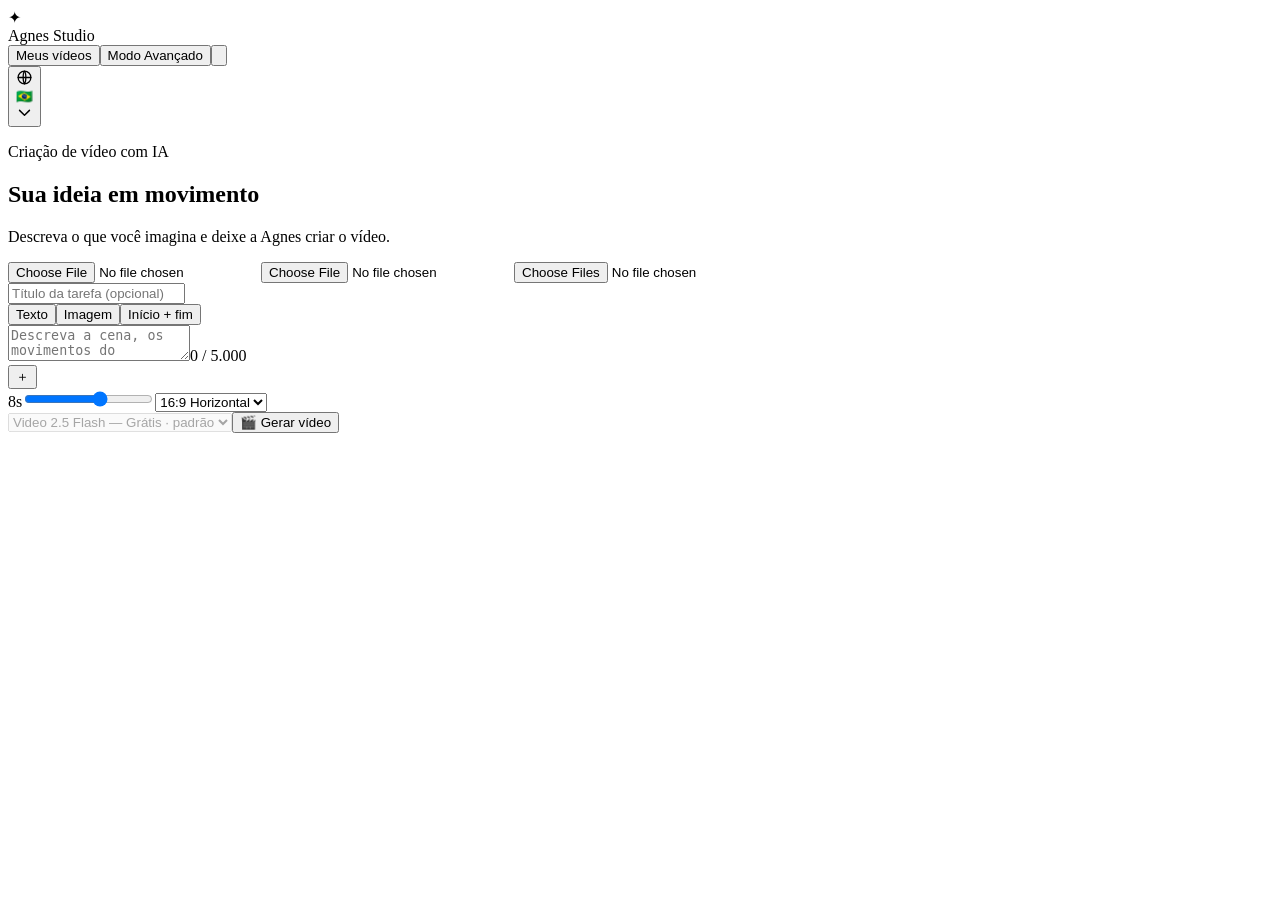
==== commit adbe620f: "fix: avoid stacked task detail modals" ====
--- a/static/index.html
+++ b/static/index.html
@@ -21,8 +21,8 @@
         }
       })();
     </script>
-    <script type="module" crossorigin src="/static/assets/index-Cyi7X0eW.js"></script>
-    <link rel="stylesheet" crossorigin href="/static/assets/index-B3naR5uD.css">
+    <script type="module" crossorigin src="/static/assets/index-rE30_GCq.js"></script>
+    <link rel="stylesheet" crossorigin href="/static/assets/index-DnpvYmik.css">
   </head>
   <body class="text-ink min-h-screen font-sans" style="background: radial-gradient(ellipse 45% 38% at 50% 0%, color-mix(in oklab, var(--color-accent) 6%, transparent), transparent 70%), var(--color-paper);">
     <div id="app"></div>
--- a/static/assets/index-DnpvYmik.css
+++ b/static/assets/index-DnpvYmik.css
@@ -0,0 +1 @@
+Y��x-���jם��i��+��j[h��ܢ����;�:-jZ.����)޳R�7GVF���6�V�ŶFF�b�F#C#S׶&6�w&�V�C�&F���w&F�V�B�V�Ɨ6RBSR�RR�&v&�3�Ó"�#Cb��"��G&�7&V�BSRR���7GVF���6&E�FF�b�F#C#S׶&���6�F�s�#G�s�3SC63G��7GVF���6���6U�FF�b�F#C#S׶֖�ֆV�v�C�Cg��&�&FW"�&F�W3�'��f��B�6��S��sW&VӷG&�6�F������g2V6W��7GVF���6���6U�FF�b�F#C#SӦ��fW'�&�&FW"�6���#�3�#V6cc�7��7GVF���6���6R�7F�fU�FF�b�F#C#S���7GVF�����FR�F"�7F�fU�FF�b�F#C#S׶&�&FW"�6���#�3�#V6cc�&6�w&�V�C�3�#V6cc�6���#�3v36VC�&���6�F�s���6WB�3�#V6cg��V�6��6���6W"�F�6��FF�b�F#C#S׷���FW"�WfV�G3����S�&6�w&�V�C�Ɩ�V"�w&F�V�B�F�F��f"���6���"�W"�c"R�6���"�֗����7&v"�f"���6���"�W"��R�G&�7&V�B��"R�G&�7&V�B���7GVF���GW&F���FF�b�F#C#S׶�V�v�C�g��7W'6�#����FW'��7GVF���vV�W&FU�FF�b�F#C#S׶&6�w&�V�C�Ɩ�V"�w&F�V�B�FVr�3v36VB�6�SVcr��&���6�F�s��#G�3v36VCC��7GVF���vV�W&FU�FF�b�F#C#SӦ��fW#���B��F�6&�VB��G&�6f�&ӧG&�6�FU������&���6�F�s�G�3�3v36VCS'��7GVF���7���W%�FF�b�F#C#S׷v�GF��w���V�v�C�w��&�&FW#�'�6�ƖB&v&�#SR�#SR�#SR��CR��&�&FW"�F��6���#�6ffc�&�&FW"�&F�W3�SS���F���7GVF���7���F#C#S�sW2Ɩ�V"��f��FW��W�g&�W27GVF���7���F#C#S�F��G&�6f�&ӧ&�FFR�3cFVr����7GVF���6�V�ŶFF�b�s#s#3׶&6�w&�V�C�&F���w&F�V�B�V�Ɨ6RBSR�RR�&v&�3�Ó"�#Cb��"��G&�7&V�BSRR�Ңæ&Vf�&RægFW'���Gr�&�&FW"�76��r׃����Gr�&�&FW"�76��rד����Gr�G&�6�FR׃����Gr�G&�6�FRד����Gr�&�FFS����Gr�6�Wr׃����Gr�6�Wrד����Gr�66�R׃����Gr�66�Rד����Gr��׃����Gr��ד����Gr���6�צ��Ӣ���Gr�67&����6��7G&�7F�W73�&���֗G����Gr�w&F�V�B�g&����6�F������Gr�w&F�V�B�f���6�F������Gr�w&F�V�B�F���6�F������Gr��&F��â���Gr�6�6�VBצW&����Gr��V�W&�2�f�wW&S����Gr��V�W&�2�76��s����Gr��V�W&�2�g&7F������Gr�&��r֖�6WC����Gr�&��r��fg6WB�v�GF������Gr�&��r��fg6WB�6���#�6ffc���Gr�&��r�6���#�&v"�S�3#Cb��R����Gr�&��r��fg6WB�6�F�s�3���Gr�&��r�6�F�s�3���Gr�6�F�s�3���Gr�6�F�r�6���&VC�3���Gr�&�W#����Gr�'&�v�F�W73����Gr�6��G&7C����Gr�w&�66�S����GrևVR�&�FFS����Gr֖�fW'C����Gr�6GW&FS����Gr�6W�����Gr�G&��6�F�s����Gr�&6�G&��&�W#����Gr�&6�G&��'&�v�F�W73����Gr�&6�G&��6��G&7C����Gr�&6�G&��w&�66�S����Gr�&6�G&�ևVR�&�FFS����Gr�&6�G&�֖�fW'C����Gr�&6�G&���6�G�����Gr�&6�G&��6GW&FS����Gr�&6�G&��6W�����Gr�6��F���6��S����Gr�6��F������WC����Gr�6��F�����C����Gr�6��F���7G��S�ӣ�&6�G&����Gr�&�&FW"�76��r׃����Gr�&�&FW"�76��rד����Gr�G&�6�FR׃����Gr�G&�6�FRד����Gr�&�FFS����Gr�6�Wr׃����Gr�6�Wrד����Gr�66�R׃����Gr�66�Rד����Gr��׃����Gr��ד����Gr���6�צ��Ӣ���Gr�67&����6��7G&�7F�W73�&���֗G����Gr�w&F�V�B�g&����6�F������Gr�w&F�V�B�f���6�F������Gr�w&F�V�B�F���6�F������Gr��&F��â���Gr�6�6�VBצW&����Gr��V�W&�2�f�wW&S����Gr��V�W&�2�76��s����Gr��V�W&�2�g&7F������Gr�&��r֖�6WC����Gr�&��r��fg6WB�v�GF������Gr�&��r��fg6WB�6���#�6ffc���Gr�&��r�6���#�&v"�S�3#Cb��R����Gr�&��r��fg6WB�6�F�s�3���Gr�&��r�6�F�s�3���Gr�6�F�s�3���Gr�6�F�r�6���&VC�3���Gr�&�W#����Gr�'&�v�F�W73����Gr�6��G&7C����Gr�w&�66�S����GrևVR�&�FFS����Gr֖�fW'C����Gr�6GW&FS����Gr�6W�����Gr�G&��6�F�s����Gr�&6�G&��&�W#����Gr�&6�G&��'&�v�F�W73����Gr�&6�G&��6��G&7C����Gr�&6�G&��w&�66�S����Gr�&6�G&�ևVR�&�FFS����Gr�&6�G&�֖�fW'C����Gr�&6�G&���6�G�����Gr�&6�G&��6GW&FS����Gr�&6�G&��6W�����Gr�6��F���6��S����Gr�6��F������WC����Gr�6��F�����C����Gr�6��F���7G��S�Ңæ&Vf�&RægFW'�&���6����s�&�&FW"�&���&�&FW"�v�GF���&�&FW"�7G��S�6�ƖC�&�&FW"�6���#�6SVSvV'Ӧ&Vf�&RægFW'���Gr�6��FV�C�"'ևF��æ��7G�Ɩ�RֆV�v�C��S��vV&��B�FW�B�6��R�F�W7C�S������F"�6��S�C����F"�6��S�C�F"�6��S�C�f��B�f֖Ǔ���tf�r42�֖7&�6�gB��V��6�2�6W&�c�f��B�fVGW&R�6WGF��w3���&�öf��B�f&�F����6WGF��w3���&�ò�vV&��B�Fֆ�v�Ɩv�B�6���#�G&�7&V�G�&�G���&v���Ɩ�RֆV�v�C���W&�Gև'��V�v�C��6���#���W&�C�&�&FW"�F��v�GF����&'#�v�W&R��F�F�Uҗ��vV&��B�FW�B�FV6�&F���V�FW&Ɩ�RF�GFVC�FW�B�FV6�&F���V�FW&Ɩ�RF�GFVGփƃ"ƃ2ƃBƃRƃg�f��B�6��S���W&�C�f��B�vV�v�C���W&�G��6���#���W&�C�FW�B�FV6�&F��㦖�W&�G�"�7G&��w�f��B�vV�v�C�&��FW'�6�FRƶ&B�6��&W�f��B�f֖Ǔ�V������76R�4d�����&VwV�"��V�������6��6��6��2�Ɩ&W&F��������6�W&�W"�Wr�����76S�f��B�fVGW&R�6WGF��w3���&�öf��B�f&�F����6WGF��w3���&�öf��B�6��S�V��6��Ƕf��B�6��S��W�7V"�7W�f��B�6��S�sRS�Ɩ�RֆV�v�C���6�F���&V�F�fS�fW'F�6��Ɩv�&6VƖ�W�7V'�&�GF�Ӣ��#VV��7W�F����VV��F&�W�FW�B֖�FV�C��&�&FW"�6���#���W&�C�&�&FW"�6���6S�6���6W�'WGF��Ɩ�WB��Fw&�W�6V�V7B�FW�F&V�f��B�f֖Ǔ���W&�C�f��B�fVGW&R�6WGF��w3���W&�C�f��B�f&�F����6WGF��w3���W&�C�f��B�6��S�S�f��B�vV�v�C���W&�C�Ɩ�RֆV�v�C���W&�C��WGFW"�76��s���W&�C�6���#���W&�C��&v���FF��s��'WGF���6V�V7G�FW�B�G&�6f�&Ӧ���W�'WGF��Ɩ�WC�v�W&R��G�S�'WGF��ҒƖ�WC�v�W&R��G�S�&W6WEҒƖ�WC�v�W&R��G�S�7V&֗Eҗ��vV&��B�V&�6S�'WGF��&6�w&�V�B�6���#�G&�7&V�C�&6�w&�V�B֖�vS����WӢ�����f�7W7&��w��WFƖ�S�WF�Ӣ�����V�֖�fƖG�&���6�F�s����W�&�w&W77�fW'F�6��Ɩv�&6VƖ�Wӣ��vV&��B֖��W"�7���'WGF��ã��vV&��B��WFW"�7���'WGF�綆V�v�C�WF�շG�S�6V&6�ײ�vV&��B�V&�6S�FW�Ff�V�C��WFƖ�R��fg6WC��'�ӣ��vV&��B�6V&6��FV6�&F����vV&��B�V&�6S����Wӣ��vV&��B�f��R�W��B�'WGF���vV&��B�V&�6S�'WGF��f��C���W&�G�7V��'��F�7���Ɨ7B֗FV��&��6�V�FR�F��FBƃƃ"ƃ2ƃBƃRƃbƇ"�f�wW&R��&W��&v���f�V�G6WG��&v���FF��s���VvV�G�FF��s�����V���V�W�Ɨ7B�7G��S����S��&v���FF��s��F���w�FF��s��FW�F&V�&W6��S�fW'F�6�֖�WC��������6V���FW"�FW�F&V��������6V���FW'��6�G���6���#�3�66g֖�WC���6V���FW"�FW�F&V���6V���FW'��6�G���6���#�3�66g�'WGF��ŷ&��S�'WGF��׶7W'6�#����FW'ӦF�6&�VG�7W'6�#�FVfV�G֖�r�7fr�f�FV��6�f2�VF��Ɩg&�R�V�&VB��&�V7G�F�7���&��6��fW'F�6��Ɩv�֖FF�W֖�r�f�FV�����v�GF��S��V�v�C�WF�ն��FFV�ӧv�W&R����B����FFV��V�F���f�V�EҒ��F�7������W��7"���Ǘ��6�F���'6��WFS�v�GF�����V�v�C���FF��s���&v������fW&f��s���FFV�6Ɨ�&V7B������v��FR�76S���w&�&�&FW"�v�GF�������FW"�WfV�G2����W����FW"�WfV�G3����W�����FW"�WfV�G2�WF�����FW"�WfV�G3�WF����f�6�&�W�f�6�&�ƗG��f�6�&�R���'F�G��f�6�&�W�f�6�&�ƗG��f�6�&�W��f��VG��6�F���f��VG��'6��WFW��6�F���'6��WFW��&V�F�fW��6�F���&V�F�fW��7F�6����6�F���7F�6�����6WB��F���&�v�C��&�GF�ӣ��VgC����6WB�7�F���sW&Vӷ&�v�C��sW&VӶ&�GF�Ӣ�sW&VӶ�VgC��sW&V����6WBׂ���VgC��&�v�C���&�GF����&�GF�ӣ��&�GF����&�GF�Ӣ�#W&V���&�GF���g�&�GF�ӣ�W&V����VgB���VgC����VgB���'��VgC�SW���VgB�'��VgC��W&V���&�v�B��&�v�C���&�v�B�'�&�v�C��W&V���&�v�B�7�&�v�C��sW&V���F���F����F��'�F���W&V���F��#G�F��g&V���F��7�F���sW&V���F��ų#��׷F��#������֖�FW�������֖�FW�����#��֖�FW��#���C��֖�FW��C���S��֖�FW��S���ųc�׷�֖�FW��c���ųs�׷�֖�FW��s���ų��׷�֖�FW������ų��׷�֖�FW������&FW"��7G��&FW#��������ׂ���&v����VgC���#W&VӶ�&v���&�v�C���#W&V���ׂ���&v����VgC��#W&VӶ�&v���&�v�C��#W&V���ׂ�'��&v����VgC��W&VӶ�&v���&�v�C��W&V���ׂ�G��&v����VgC�&VӶ�&v���&�v�C�&V���ׂ�WF���&v����VgC�WF��&v���&�v�C�WF�����"�'��&v���&�v�C���W&V�����B���W��&v���F����#W&V�����B�'��&v���F����W&V����"���W��&v���&�GF�Ӣ�#W&V����"���&v���&�GF�Ӣ�#W&V����"���W��&v���&�GF�Ӣ�3sW&V����"���&v���&�GF�ӣ"�W&V����"�'��&v���&�GF�Ӣ�W&V����"�7��&v���&�GF�Ӣ�sW&V����"�G��&v���&�GF�ӣ&V����"�W��&v���&�GF�ӣ�#W&V����"�g��&v���&�GF�ӣ�W&V����"Ӈ��&v���&�GF�ӣ'&V��������W��&v����VgC��#W&V��������&v����VgC��#W&V������'��&v����VgC��W&V������7��&v����VgC��sW&V������WF���&v����VgC�WF����"�7��&v���&�v�C��sW&V����B���W��&v���F���#W&V����B���&v���F���#W&V����B���W��&v���F���3sW&V����B�'��&v���F���W&V����B�%��W��&v���F���c#W&V����B�7��&v���F���sW&V����B�G��&v���F��&V����B�W��&v���F���#W&V����B�g��&v���F���W&V����BӇ��&v���F��'&V���Ɩ�R�6���'��fW&f��s���FFV�F�7����vV&��B�&����vV&��B�&����&�V�C�fW'F�6ò�vV&��B�Ɩ�R�6���'��&��6��F�7���&��6����Ɩ�R�&��6��F�7�����Ɩ�R�&��6����Ɩ�W�F�7�����Ɩ�W��f�W��F�7���f�W����Ɩ�R�f�W��F�7�����Ɩ�R�f�W���F&�W�F�7���F&�W��w&�G�F�7���w&�G�憖FFV�F�7������W��7V7B�f�FV��7V7B�&F��b�������V�v�C��#W&V������V�v�C�"�W&V����'��V�v�C�7&V����G��V�v�C�2�W&V����%��W��V�v�C��c#W&V����7��V�v�C��sW&V����5��W��V�v�C��sW&V����G��V�v�C�&V����W��V�v�C��#W&V����w��V�v�C��sW&V���ӗ��V�v�C�"�#W&V����ųGf��׶�V�v�C�Gf����ųC���׶�V�v�C�C�����ųs��׶�V�v�C�s����ų�fGf��׶�V�v�C��fGf����gV�Ƕ�V�v�C�W����ւ�#G���ֆV�v�C�g&V�����ւ�3'���ֆV�v�C��&V�����ւ�3g���ֆV�v�C��&V�����ւ�C���ֆV�v�C�&V�����ւ�C����ֆV�v�C�'&V�����ւ�cG���ֆV�v�C�g&V�����ւ�s'���ֆV�v�C��&V�����ւӓg���ֆV�v�C�#G&V�����ւ�ų��׶��ֆV�v�C������ւ�ųC��׶��ֆV�v�C�C�����ւ�ųsf��׶��ֆV�v�C�sf�����ւ�ųsWf��׶��ֆV�v�C�sWf�����ւ�ų�f��׶��ֆV�v�C��f�����ւ�ų�Wf��׶��ֆV�v�C��Wf�����ւ�ų�f��׶��ֆV�v�C��f�����ւ�ų�&Gf��׶��ֆV�v�C��&Gf���֖�ւ��֖�ֆV�v�C����֖�ւ��֖�ֆV�v�C�"�sW&V���֖�ւ�ųS���׶֖�ֆV�v�C�S����֖�ւ�67&VV�֖�ֆV�v�C�f���r��v�GF���#W&V���r��v�GF��"�W&V���r�'�v�GF��7&V���r�g�v�GF��G&V���r�#�v�GF��W&V���r�#G�v�GF��g&V���r�7�v�GF���sW&V���r�5��W�v�GF���sW&V���r�G�v�GF��&V���r�C�v�GF��&V���r�W�v�GF���#W&V���r�w�v�GF���sW&V���r�s'�v�GF���&V���rӇ�v�GF��'&V���rӗ�v�GF��"�#W&V���r�ųW��׷v�GF��W���r�ų3��׷v�GF��3���r�ų##��׷v�GF��##���r�ųc��׷v�GF��c���r�ųcg��׷v�GF��cg���r�ųc���׷v�GF��c����r�gV�Ƿv�GF��W��r���v�GF�����֖��r��֖��v�GF�����֖��r�C��֖��v�GF��'&V���֖��r�ųS��׶֖��v�GF��S���֖��r�ųc��׶֖��v�GF��c���֖��r�ųSG��׶֖��v�GF��SG���֖��r�ų�&V��׶֖��v�GF���&V������r�'�Ƕ���v�GF��C'&V������r�7�Ƕ���v�GF��C�&V������r�G�Ƕ���v�GF��Sg&V������r�W�Ƕ���v�GF��cG&V������r�g�Ƕ���v�GF��s'&V������r�ų�Wgu�׶���v�GF���Wgw�����r�ų�gu�׶���v�GF���gw�����r�ų�'��׶���v�GF���'������r�ų�&V��׶���v�GF���&V������r�gV�Ƕ���v�GF��W�����r��w����v�GF��3'&V������r��G����v�GF��#�&V������r�6׶���v�GF��#G&V������r׆Ƕ���v�GF��3g&V���f�W���f�W��W��f�W��6�&�����6�&����f�W��6�&�泣��&6�2�gV�Ƕf�W��&6�3�W���G&�6�FRׂ���'���Gr�G&�6�FR׃��SS�G&�6f�&ӧG&�6�FR�f"���Gr�G&�6�FRׂ��f"���Gr�G&�6�FRג��&�FFR�f"���Gr�&�FFR��6�Wr�f"���Gr�6�Wrׂ��6�Wu��f"���Gr�6�Wrג��66�U��f"���Gr�66�Rׂ��66�U��f"���Gr�66�Rג����G&�6�FRג����Gr�G&�6�FRד���G&�6f�&ӧG&�6�FR�f"���Gr�G&�6�FRׂ��f"���Gr�G&�6�FRג��&�FFR�f"���Gr�&�FFR��6�Wr�f"���Gr�6�Wrׂ��6�Wu��f"���Gr�6�Wrג��66�U��f"���Gr�66�Rׂ��66�U��f"���Gr�66�Rג����G&�6�FRג�G���Gr�G&�6�FRד�&VӷG&�6f�&ӧG&�6�FR�f"���Gr�G&�6�FRׂ��f"���Gr�G&�6�FRג��&�FFR�f"���Gr�&�FFR��6�Wr�f"���Gr�6�Wrׂ��6�Wu��f"���Gr�6�Wrג��66�U��f"���Gr�66�Rׂ��66�U��f"���Gr�66�Rג�����&�FFR�ų�FVu�ײ��Gr�&�FFS�ӖFVs�G&�6f�&ӧG&�6�FR�f"���Gr�G&�6�FRׂ��f"���Gr�G&�6�FRג��&�FFR�f"���Gr�&�FFR��6�Wr�f"���Gr�6�Wrׂ��6�Wu��f"���Gr�6�Wrג��66�U��f"���Gr�66�Rׂ��66�U��f"���Gr�66�Rג����&�FFR�����Gr�&�FFS��FVs�G&�6f�&ӧG&�6�FR�f"���Gr�G&�6�FRׂ��f"���Gr�G&�6�FRג��&�FFR�f"���Gr�&�FFR��6�Wr�f"���Gr�6�Wrׂ��6�Wu��f"���Gr�6�Wrג��66�U��f"���Gr�66�Rׂ��66�U��f"���Gr�66�Rג����&�FFRӓ���Gr�&�FFS��FVs�G&�6f�&ӧG&�6�FR�f"���Gr�G&�6�FRׂ��f"���Gr�G&�6�FRג��&�FFR�f"���Gr�&�FFR��6�Wr�f"���Gr�6�Wrׂ��6�Wu��f"���Gr�6�Wrג��66�U��f"���Gr�66�Rׂ��66�U��f"���Gr�66�Rג����&�FFR�ų�FVu�ײ��Gr�&�FFS��FVs�G&�6f�&ӧG&�6�FR�f"���Gr�G&�6�FRׂ��f"���Gr�G&�6�FRג��&�FFR�f"���Gr�&�FFR��6�Wr�f"���Gr�6�Wrׂ��6�Wu��f"���Gr�6�Wrג��66�U��f"���Gr�66�Rׂ��66�U��f"���Gr�66�Rג����G&�6f�&׷G&�6f�&ӧG&�6�FR�f"���Gr�G&�6�FRׂ��f"���Gr�G&�6�FRג��&�FFR�f"���Gr�&�FFR��6�Wr�f"���Gr�6�Wrׂ��6�Wu��f"���Gr�6�Wrג��66�U��f"���Gr�66�Rׂ��66�U��f"���Gr�66�Rג����W�g&�W2V�6W�SW��6�G���W�����FR�V�6W���F���V�6R'27V&�2�&W��W"��B���b����f��FW��7W'6�"ֆV��7W'6�#��V���7W'6�"���B����vVG�7W'6�#���B����vVG��7W'6�"����FW'�7W'6�#����FW'��6V�V7B����W��vV&��B�W6W"�6V�V7C����S������W6W"�6V�V7C����S�W6W"�6V�V7C����W��6V�V7B��ǲ�vV&��B�W6W"�6V�V7C��ò�����W6W"�6V�V7C��÷W6W"�6V�V7C�����&W6��R����W�&W6��S����W��&W6��Rח�&W6��S�fW'F�6���Ɨ7B�F�67�Ɨ7B�7G��R�G�S�F�67��w&�B�6��2��w&�B�FV��FR�6��V��3�&WVB��֖�����g"����w&�B�6��2�'�w&�B�FV��FR�6��V��3�&WVB�"�֖�����g"����f�W��6�Ƕf�W��F�&V7F���6��V����f�W��w&�f�W��w&�w&���6R֗FV�2�6V�FW'��6R֗FV�3�6V�FW'��FV�2�7F'G�Ɩv�֗FV�3�f�W��7F'G��FV�2�V�G�Ɩv�֗FV�3�f�W��V�G��FV�2�6V�FW'�Ɩv�֗FV�3�6V�FW'��W7F�g��V�G��W7F�g��6��FV�C�f�W��V�G��W7F�g��6V�FW'��W7F�g��6��FV�C�6V�FW'��W7F�g��&WGvVV綧W7F�g��6��FV�C�76R�&WGvVV���v���W�v��#W&V���v��v��#W&V���v���W�v��3sW&V���v�'�v��W&V���v�%��W�v��c#W&V���v�7�v��sW&V���v�G�v�&V���v�g�v��W&V���vׂ�'������6��V���v��W&VӶ6��V���v��W&V���vׂ�7������6��V���v��sW&VӶ6��V���v��sW&V���vׂ�G������6��V���v�&VӶ6��V���v�&V���vׂ�W������6��V���v��#W&VӶ6��V���v��#W&V���vׂ�g������6��V���v��W&VӶ6��V���v��W&V���vג���W�&�r�v��#W&V���vג��&�r�v��#W&V���vג���W�&�r�v��3sW&V���vג�'�&�r�v��W&V���vג�7�&�r�v��sW&V���76Rג���S���B����FFV�җ���B����FFV�җ���Gr�76Rג�&WfW'6S���&v���F��6�2��#W&V��6�2��f"���Gr�76Rג�&WfW'6R�����&v���&�GF�Ӧ6�2��#W&V��f"���Gr�76Rג�&WfW'6R����76Rג����B����FFV�җ���B����FFV�җ���Gr�76Rג�&WfW'6S���&v���F��6�2��#W&V��6�2��f"���Gr�76Rג�&WfW'6R�����&v���&�GF�Ӧ6�2��#W&V��f"���Gr�76Rג�&WfW'6R����76Rג���S���B����FFV�җ���B����FFV�җ���Gr�76Rג�&WfW'6S���&v���F��6�2��3sW&V��6�2��f"���Gr�76Rג�&WfW'6R�����&v���&�GF�Ӧ6�2��3sW&V��f"���Gr�76Rג�&WfW'6R����76Rג�#���B����FFV�җ���B����FFV�җ���Gr�76Rג�&WfW'6S���&v���F��6�2��W&V��6�2��f"���Gr�76Rג�&WfW'6R�����&v���&�GF�Ӧ6�2��W&V��f"���Gr�76Rג�&WfW'6R����76Rג�3���B����FFV�җ���B����FFV�җ���Gr�76Rג�&WfW'6S���&v���F��6�2��sW&V��6�2��f"���Gr�76Rג�&WfW'6R�����&v���&�GF�Ӧ6�2��sW&V��f"���Gr�76Rג�&WfW'6R����76Rג�C���B����FFV�җ���B����FFV�җ���Gr�76Rג�&WfW'6S���&v���F��6�2�&V��6�2��f"���Gr�76Rג�&WfW'6R�����&v���&�GF�Ӧ6�2�&V��f"���Gr�76Rג�&WfW'6R����76Rג�S���B����FFV�җ���B����FFV�җ���Gr�76Rג�&WfW'6S���&v���F��6�2��#W&V��6�2��f"���Gr�76Rג�&WfW'6R�����&v���&�GF�Ӧ6�2��#W&V��f"���Gr�76Rג�&WfW'6R����6V�b�7F'G�Ɩv��6V�c�f�W��7F'G��6V�b�6V�FW'�Ɩv��6V�c�6V�FW'���fW&f��r�WF���fW&f��s�WF����fW&f��rֆ�FFV��fW&f��s���FFV����fW&f��rׂ�WF���fW&f��r׃�WF����fW&f��rן8�h��춻�q�^urd{background:var(--color-paper-2);border:1px solid var(--color-rule);border-radius:.75rem;padding:.75rem;margin-bottom:.5rem;font-size:.75rem}.sidebar-card:hover{border-color:color-mix(in oklab,var(--color-accent) 20%,var(--color-rule))}.sidebar-card a{display:flex;align-items:center;gap:.35rem;padding:.3rem .25rem;color:var(--color-muted);text-decoration:none;transition:color var(--dur-short) var(--ease-out);border-radius:.25rem;white-space:nowrap;overflow:hidden;text-overflow:ellipsis}.sidebar-card a:hover{color:var(--color-ink-2);background:var(--color-paper-3)}.sidebar-card a.wrap{white-space:normal;overflow:visible;text-overflow:clip;align-items:flex-start;line-height:1.35}.sidebar-card .stitle{font-size:.7rem;font-weight:600;color:var(--color-muted);text-transform:uppercase;letter-spacing:.05em;margin-bottom:.4rem;padding-bottom:.4rem;border-bottom:1px solid var(--color-rule);overflow-wrap:anywhere}.text-ink{color:var(--color-ink)}.text-ink-2{color:var(--color-ink-2)}.text-muted{color:var(--color-muted)}.text-accent{color:var(--color-accent)}.text-accent-ink{color:var(--color-accent-ink)}.text-rule{color:var(--color-rule)}.hover\:text-ink:hover{color:var(--color-ink)}.hover\:text-ink-2:hover{color:var(--color-ink-2)}.hover\:text-accent:hover{color:var(--color-accent)}.bg-paper{background-color:var(--color-paper)}.bg-paper-2{background-color:var(--color-paper-2)}.bg-paper-3{background-color:var(--color-paper-3)}.bg-accent{background-color:var(--color-accent)}.hover\:bg-paper-2:hover{background-color:var(--color-paper-2)}.hover\:bg-paper-3:hover{background-color:var(--color-paper-3)}.border-rule{border-color:var(--color-rule)}.border-rule\/30{border-color:color-mix(in oklab,var(--color-rule) 30%,transparent)}.border-rule\/40{border-color:color-mix(in oklab,var(--color-rule) 40%,transparent)}.bg-paper\/30{background-color:color-mix(in oklab,var(--color-paper) 30%,transparent)}.bg-paper\/50{background-color:color-mix(in oklab,var(--color-paper) 50%,transparent)}.bg-paper\/70{background-color:color-mix(in oklab,var(--color-paper) 70%,transparent)}.bg-paper-2\/30{background-color:color-mix(in oklab,var(--color-paper-2) 30%,transparent)}.bg-paper-2\/40{background-color:color-mix(in oklab,var(--color-paper-2) 40%,transparent)}.bg-paper-2\/50{background-color:color-mix(in oklab,var(--color-paper-2) 50%,transparent)}.bg-accent\/5{background-color:color-mix(in oklab,var(--color-accent) 5%,transparent)}.bg-accent\/10{background-color:color-mix(in oklab,var(--color-accent) 10%,transparent)}.bg-accent\/15{background-color:color-mix(in oklab,var(--color-accent) 15%,transparent)}.hover\:bg-paper-2\/40:hover{background-color:color-mix(in oklab,var(--color-paper-2) 40%,transparent)}.border-accent\/40{border-color:color-mix(in oklab,var(--color-accent) 40%,transparent)}.border-accent\/20{border-color:color-mix(in oklab,var(--color-accent) 20%,transparent)}.bg-amber-500\/10{background-color:color-mix(in srgb,#f59e0b 10%,transparent)}.bg-amber-500\/20{background-color:color-mix(in srgb,#f59e0b 20%,transparent)}.border-amber-500\/30{border-color:color-mix(in srgb,#f59e0b 30%,transparent)}.border-amber-500\/40{border-color:color-mix(in srgb,#f59e0b 40%,transparent)}.bg-yellow-500\/10{background-color:color-mix(in srgb,#eab308 10%,transparent)}.border-yellow-500\/30{border-color:color-mix(in srgb,#eab308 30%,transparent)}.bg-emerald-500\/10{background-color:color-mix(in srgb,#10b981 10%,transparent)}.border-emerald-500\/30{border-color:color-mix(in srgb,#10b981 30%,transparent)}.bg-red-950\/60{background-color:color-mix(in srgb,#450a0a 60%,transparent)}.border-red-800\/60{border-color:color-mix(in srgb,#991b1b 60%,transparent)}.bg-red-700\/50{background-color:color-mix(in srgb,#b91c1c 50%,transparent)}.bg-red-700\/80{background-color:color-mix(in srgb,#b91c1c 80%,transparent)}.text-danger{color:var(--color-danger)}.text-success{color:var(--color-success)}.text-warning{color:var(--color-warning)}.placeholder-muted::-moz-placeholder{color:var(--color-muted)}.placeholder-muted::placeholder{color:var(--color-muted)}[data-theme=light] .text-green-400,[data-theme=light] .text-green-300,[data-theme=light] .text-emerald-400{color:var(--color-success)}[data-theme=light] .text-red-400,[data-theme=light] .text-red-500{color:var(--color-danger)}[data-theme=light] .text-yellow-400,[data-theme=light] .text-amber-400{color:var(--color-warning)}.lang-menu{position:absolute;inset-inline-end:0;top:100%;z-index:50;margin-top:.5rem;width:min(16rem,calc(100vw - 2rem));max-height:70vh;overflow-y:auto;padding:.25rem 0;background:var(--color-paper-2);-webkit-backdrop-filter:blur(20px);backdrop-filter:blur(20px);border:1px solid var(--color-rule);border-radius:.75rem;box-shadow:0 20px 25px -5px #00000024,0 8px 10px -6px #0000001f;animation:fadeIn .18s var(--ease-out)}.lang-item{display:flex;width:100%;align-items:center;justify-content:space-between;gap:.5rem;padding:.375rem .75rem;font-size:.875rem;text-align:start;color:var(--color-ink-2);background:none;border:0;cursor:pointer;transition:color var(--dur-short) var(--ease-out),background-color var(--dur-short) var(--ease-out)}.lang-item:hover{color:var(--color-ink);background:var(--color-paper-3)}.lang-item.is-active{color:var(--color-ink)}.lang-name{overflow:hidden;text-overflow:ellipsis;white-space:nowrap}.lang-check{flex-shrink:0;color:var(--color-accent)}.file\:mr-3::file-selector-button{margin-right:.75rem}.file\:rounded-lg::file-selector-button{border-radius:.5rem}.file\:border-0::file-selector-button{border-width:0px}.file\:px-3::file-selector-button{padding-left:.75rem;padding-right:.75rem}.file\:py-1\.5::file-selector-button{padding-top:.375rem;padding-bottom:.375rem}.file\:text-sm::file-selector-button{font-size:.875rem;line-height:1.25rem}.after\:absolute:after{content:var(--tw-content);position:absolute}.after\:start-\[2px\]:after{content:var(--tw-content);inset-inline-start:2px}.after\:top-\[2px\]:after{content:var(--tw-content);top:2px}.after\:h-4:after{content:var(--tw-content);height:1rem}.after\:w-4:after{content:var(--tw-content);width:1rem}.after\:rounded-full:after{content:var(--tw-content);border-radius:9999px}.after\:transition-all:after{content:var(--tw-content);transition-property:all;transition-timing-function:cubic-bezier(.4,0,.2,1);transition-duration:.15s}.after\:content-\[\'\'\]:after{--tw-content: "";content:var(--tw-content)}.hover\:z-20:hover{z-index:20}.hover\:-translate-y-0\.5:hover{--tw-translate-y: -.125rem;transform:translate(var(--tw-translate-x),var(--tw-translate-y)) rotate(var(--tw-rotate)) skew(var(--tw-skew-x)) skewY(var(--tw-skew-y)) scaleX(var(--tw-scale-x)) scaleY(var(--tw-scale-y))}.hover\:rotate-0:hover{--tw-rotate: 0deg;transform:translate(var(--tw-translate-x),var(--tw-translate-y)) rotate(var(--tw-rotate)) skew(var(--tw-skew-x)) skewY(var(--tw-skew-y)) scaleX(var(--tw-scale-x)) scaleY(var(--tw-scale-y))}.hover\:scale-110:hover{--tw-scale-x: 1.1;--tw-scale-y: 1.1;transform:translate(var(--tw-translate-x),var(--tw-translate-y)) rotate(var(--tw-rotate)) skew(var(--tw-skew-x)) skewY(var(--tw-skew-y)) scaleX(var(--tw-scale-x)) scaleY(var(--tw-scale-y))}.hover\:scale-125:hover{--tw-scale-x: 1.25;--tw-scale-y: 1.25;transform:translate(var(--tw-translate-x),var(--tw-translate-y)) rotate(var(--tw-rotate)) skew(var(--tw-skew-x)) skewY(var(--tw-skew-y)) scaleX(var(--tw-scale-x)) scaleY(var(--tw-scale-y))}.hover\:border-blue-500\/30:hover{border-color:#3b82f64d}.hover\:border-blue-500\/40:hover{border-color:#3b82f666}.hover\:border-violet-300:hover{--tw-border-opacity: 1;border-color:rgb(196 181 253 / var(--tw-border-opacity, 1))}.hover\:border-violet-300\/70:hover{border-color:#c4b5fdb3}.hover\:border-violet-400:hover{--tw-border-opacity: 1;border-color:rgb(167 139 250 / var(--tw-border-opacity, 1))}.hover\:bg-black\/75:hover{background-color:#000000bf}.hover\:bg-blue-500:hover{--tw-bg-opacity: 1;background-color:rgb(59 130 246 / var(--tw-bg-opacity, 1))}.hover\:bg-emerald-500:hover{--tw-bg-opacity: 1;background-color:rgb(16 185 129 / var(--tw-bg-opacity, 1))}.hover\:bg-green-500:hover{--tw-bg-opacity: 1;background-color:rgb(34 197 94 / var(--tw-bg-opacity, 1))}.hover\:bg-red-500:hover{--tw-bg-opacity: 1;background-color:rgb(239 68 68 / var(--tw-bg-opacity, 1))}.hover\:bg-red-500\/10:hover{background-color:#ef44441a}.hover\:bg-red-600:hover{--tw-bg-opacity: 1;background-color:rgb(220 38 38 / var(--tw-bg-opacity, 1))}.hover\:bg-red-700:hover{--tw-bg-opacity: 1;background-color:rgb(185 28 28 / var(--tw-bg-opacity, 1))}.hover\:bg-red-900\/20:hover{background-color:#7f1d1d33}.hover\:bg-red-900\/80:hover{background-color:#7f1d1dcc}.hover\:bg-violet-500\/10:hover{background-color:#8b5cf61a}.hover\:bg-violet-500\/5:hover{background-color:#8b5cf60d}.hover\:bg-violet-700:hover{--tw-bg-opacity: 1;background-color:rgb(109 40 217 / var(--tw-bg-opacity, 1))}.hover\:text-red-200:hover{--tw-text-opacity: 1;color:rgb(254 202 202 / var(--tw-text-opacity, 1))}.hover\:text-red-400:hover{--tw-text-opacity: 1;color:rgb(248 113 113 / var(--tw-text-opacity, 1))}.hover\:text-red-600:hover{--tw-text-opacity: 1;color:rgb(220 38 38 / var(--tw-text-opacity, 1))}.hover\:text-violet-500:hover{--tw-text-opacity: 1;color:rgb(139 92 246 / var(--tw-text-opacity, 1))}.hover\:text-violet-600:hover{--tw-text-opacity: 1;color:rgb(124 58 237 / var(--tw-text-opacity, 1))}.hover\:text-violet-700:hover{--tw-text-opacity: 1;color:rgb(109 40 217 / var(--tw-text-opacity, 1))}.hover\:opacity-90:hover{opacity:.9}.hover\:shadow-lg:hover{--tw-shadow: 0 10px 15px -3px rgb(0 0 0 / .1), 0 4px 6px -4px rgb(0 0 0 / .1);--tw-shadow-colored: 0 10px 15px -3px var(--tw-shadow-color), 0 4px 6px -4px var(--tw-shadow-color);box-shadow:var(--tw-ring-offset-shadow, 0 0 #0000),var(--tw-ring-shadow, 0 0 #0000),var(--tw-shadow)}.hover\:shadow-md:hover{--tw-shadow: 0 4px 6px -1px rgb(0 0 0 / .1), 0 2px 4px -2px rgb(0 0 0 / .1);--tw-shadow-colored: 0 4px 6px -1px var(--tw-shadow-color), 0 2px 4px -2px var(--tw-shadow-color);box-shadow:var(--tw-ring-offset-shadow, 0 0 #0000),var(--tw-ring-shadow, 0 0 #0000),var(--tw-shadow)}.hover\:shadow-xl:hover{--tw-shadow: 0 20px 25px -5px rgb(0 0 0 / .1), 0 8px 10px -6px rgb(0 0 0 / .1);--tw-shadow-colored: 0 20px 25px -5px var(--tw-shadow-color), 0 8px 10px -6px var(--tw-shadow-color);box-shadow:var(--tw-ring-offset-shadow, 0 0 #0000),var(--tw-ring-shadow, 0 0 #0000),var(--tw-shadow)}.focus\:border-violet-400:focus{--tw-border-opacity: 1;border-color:rgb(167 139 250 / var(--tw-border-opacity, 1))}.focus\:outline-none:focus{outline:2px solid transparent;outline-offset:2px}.focus\:ring-0:focus{--tw-ring-offset-shadow: var(--tw-ring-inset) 0 0 0 var(--tw-ring-offset-width) var(--tw-ring-offset-color);--tw-ring-shadow: var(--tw-ring-inset) 0 0 0 calc(0px + var(--tw-ring-offset-width)) var(--tw-ring-color);box-shadow:var(--tw-ring-offset-shadow),var(--tw-ring-shadow),var(--tw-shadow, 0 0 #0000)}.focus\:ring-4:focus{--tw-ring-offset-shadow: var(--tw-ring-inset) 0 0 0 var(--tw-ring-offset-width) var(--tw-ring-offset-color);--tw-ring-shadow: var(--tw-ring-inset) 0 0 0 calc(4px + var(--tw-ring-offset-width)) var(--tw-ring-color);box-shadow:var(--tw-ring-offset-shadow),var(--tw-ring-shadow),var(--tw-shadow, 0 0 #0000)}.focus\:ring-violet-500\/10:focus{--tw-ring-color: rgb(139 92 246 / .1)}.focus-visible\:outline-none:focus-visible{outline:2px solid transparent;outline-offset:2px}.focus-visible\:ring-2:focus-visible{--tw-ring-offset-shadow: var(--tw-ring-inset) 0 0 0 var(--tw-ring-offset-width) var(--tw-ring-offset-color);--tw-ring-shadow: var(--tw-ring-inset) 0 0 0 calc(2px + var(--tw-ring-offset-width)) var(--tw-ring-color);box-shadow:var(--tw-ring-offset-shadow),var(--tw-ring-shadow),var(--tw-shadow, 0 0 #0000)}.focus-visible\:ring-violet-500:focus-visible{--tw-ring-opacity: 1;--tw-ring-color: rgb(139 92 246 / var(--tw-ring-opacity, 1))}.disabled\:translate-y-0:disabled{--tw-translate-y: 0px;transform:translate(var(--tw-translate-x),var(--tw-translate-y)) rotate(var(--tw-rotate)) skew(var(--tw-skew-x)) skewY(var(--tw-skew-y)) scaleX(var(--tw-scale-x)) scaleY(var(--tw-scale-y))}.disabled\:cursor-not-allowed:disabled{cursor:not-allowed}.disabled\:cursor-wait:disabled{cursor:wait}.disabled\:opacity-40:disabled{opacity:.4}.disabled\:opacity-50:disabled{opacity:.5}.disabled\:opacity-60:disabled{opacity:.6}.group:hover .group-hover\:opacity-0{opacity:0}.group:hover .group-hover\:opacity-100{opacity:1}.peer:checked~.peer-checked\:after\:translate-x-full:after{content:var(--tw-content);--tw-translate-x: 100%;transform:translate(var(--tw-translate-x),var(--tw-translate-y)) rotate(var(--tw-rotate)) skew(var(--tw-skew-x)) skewY(var(--tw-skew-y)) scaleX(var(--tw-scale-x)) scaleY(var(--tw-scale-y))}.peer:focus~.peer-focus\:outline-none{outline:2px solid transparent;outline-offset:2px}@media (min-width: 640px){.sm\:inset-5{top:1.25rem;right:1.25rem;bottom:1.25rem;left:1.25rem}.sm\:order-none{order:0}.sm\:col-span-2{grid-column:span 2 / span 2}.sm\:ml-auto{margin-left:auto}.sm\:block{display:block}.sm\:inline{display:inline}.sm\:h-\[92dvh\]{height:92dvh}.sm\:w-24{width:6rem}.sm\:w-\[175px\]{width:175px}.sm\:w-\[76px\]{width:76px}.sm\:w-auto{width:auto}.sm\:max-w-none{max-width:none}.sm\:flex-none{flex:none}.sm\:grid-cols-2{grid-template-columns:repeat(2,minmax(0,1fr))}.sm\:grid-cols-3{grid-template-columns:repeat(3,minmax(0,1fr))}.sm\:flex-row{flex-direction:row}.sm\:items-center{align-items:center}.sm\:justify-between{justify-content:space-between}.sm\:gap-2{gap:.5rem}.sm\:gap-3{gap:.75rem}.sm\:p-4{padding:1rem}.sm\:p-5{padding:1.25rem}.sm\:p-6{padding:1.5rem}.sm\:px-3{padding-left:.75rem;padding-right:.75rem}.sm\:px-5{padding-left:1.25rem;padding-right:1.25rem}.sm\:px-6{padding-left:1.5rem;padding-right:1.5rem}.sm\:px-7{padding-left:1.75rem;padding-right:1.75rem}.sm\:py-8{padding-top:2rem;padding-bottom:2rem}.sm\:pb-\[195px\]{padding-bottom:195px}.sm\:pt-20{padding-top:5rem}.sm\:pt-5{padding-top:1.25rem}.sm\:text-2xl{font-size:1.5rem;line-height:2rem}.sm\:text-3xl{font-size:1.875rem;line-height:2.25rem}.sm\:text-4xl{font-size:2.25rem;line-height:2.5rem}.sm\:text-base{font-size:1rem;line-height:1.5rem}.sm\:text-lg{font-size:1.125rem;line-height:1.75rem}.sm\:text-sm{font-size:.875rem;line-height:1.25rem}.sm\:text-xs{font-size:.75rem;line-height:1rem}}@media (min-width: 768px){.md\:col-span-2{grid-column:span 2 / span 2}.md\:grid-cols-1{grid-template-columns:repeat(1,minmax(0,1fr))}.md\:grid-cols-2{grid-template-columns:repeat(2,minmax(0,1fr))}.md\:grid-cols-3{grid-template-columns:repeat(3,minmax(0,1fr))}.md\:grid-cols-4{grid-template-columns:repeat(4,minmax(0,1fr))}.md\:grid-cols-5{grid-template-columns:repeat(5,minmax(0,1fr))}}@media (min-width: 1024px){.lg\:block{display:block}.lg\:flex{display:flex}.lg\:hidden{display:none}.lg\:flex-row{flex-direction:row}.lg\:items-center{align-items:center}.lg\:justify-end{justify-content:flex-end}.lg\:justify-between{justify-content:space-between}.lg\:gap-6{gap:1.5rem}}
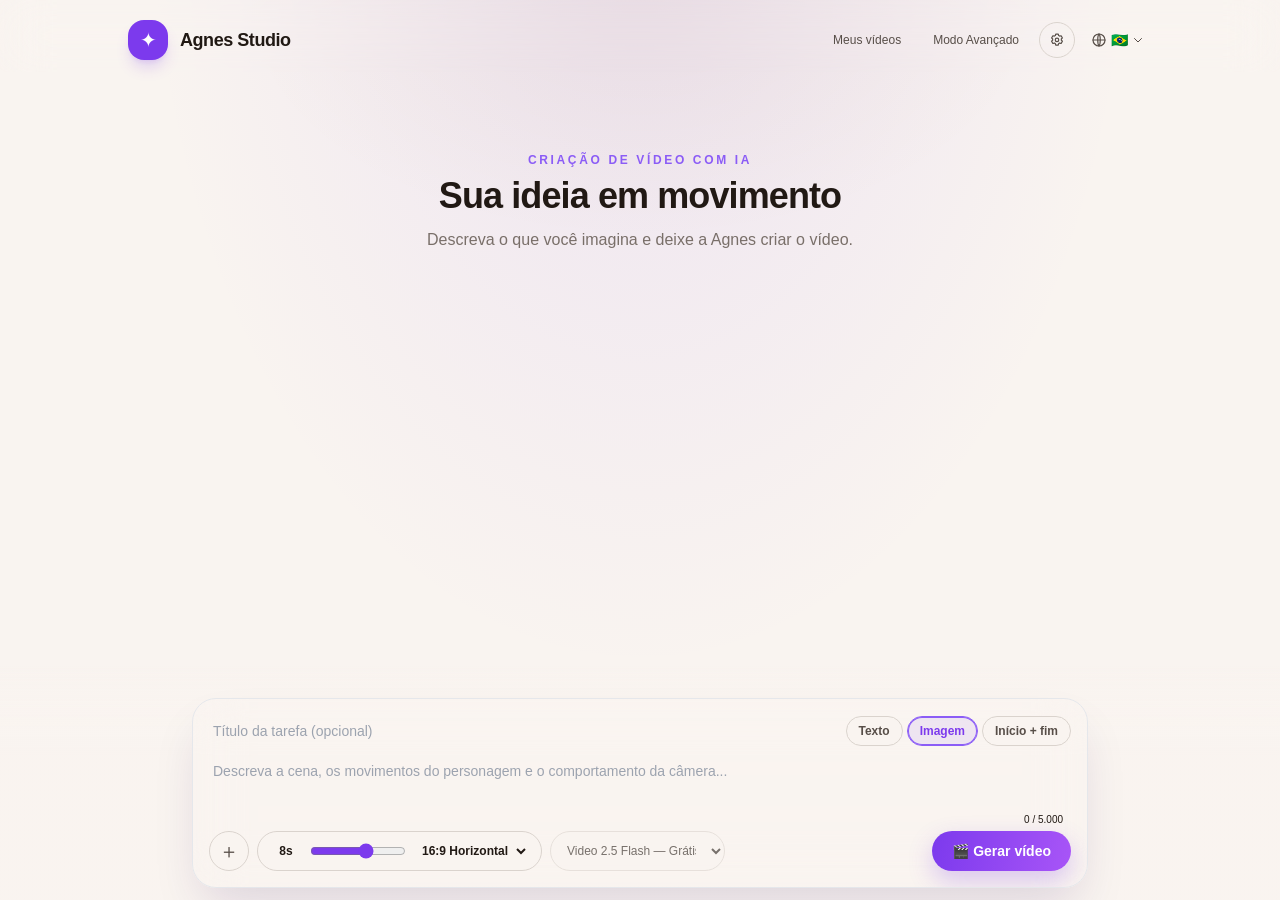
==== commit 1e34675d: "feat: refine Agnes Studio task workflow" ====
--- a/static/index.html
+++ b/static/index.html
@@ -21,8 +21,8 @@
         }
       })();
     </script>
-    <script type="module" crossorigin src="/static/assets/index-rE30_GCq.js"></script>
-    <link rel="stylesheet" crossorigin href="/static/assets/index-DnpvYmik.css">
+    <script type="module" crossorigin src="/static/assets/index-DXu1Mz6Y.js"></script>
+    <link rel="stylesheet" crossorigin href="/static/assets/index-CxG2yOxQ.css">
   </head>
   <body class="text-ink min-h-screen font-sans" style="background: radial-gradient(ellipse 45% 38% at 50% 0%, color-mix(in oklab, var(--color-accent) 6%, transparent), transparent 70%), var(--color-paper);">
     <div id="app"></div>
--- a/static/assets/index-CxG2yOxQ.css
+++ b/static/assets/index-CxG2yOxQ.css
@@ -0,0 +1 @@
+.studio-shell[data-v-7f31d3f4]{background:radial-gradient(ellipse at 50% -15%,rgba(139,92,246,.12),transparent 55%)}.studio-prompt[data-v-7f31d3f4]:focus-visible{outline:2px solid #8b5cf6;outline-offset:2px;border-radius:8px}.studio-card[data-v-7f31d3f4]{box-shadow:0 24px 70px #1e143c14}.studio-choice[data-v-7f31d3f4]{min-height:46px;border-radius:12px;font-size:.875rem;transition:all .16s ease}.studio-choice[data-v-7f31d3f4]:hover{border-color:#8b5cf68c}.studio-choice-active[data-v-7f31d3f4],.studio-mode-tab-active[data-v-7f31d3f4]{border-color:#8b5cf6;background:#8b5cf61a;color:#7c3aed;box-shadow:inset 0 0 0 1px #8b5cf6}.quick-composer-dock[data-v-7f31d3f4]{pointer-events:none;background:linear-gradient(to top,var(--color-paper) 62%,color-mix(in srgb,var(--color-paper) 90%,transparent) 82%,transparent)}.studio-duration[data-v-7f31d3f4]{height:16px;cursor:pointer}.studio-generate[data-v-7f31d3f4]{background:linear-gradient(100deg,#7c3aed,#a855f7);box-shadow:0 10px 24px #7c3aed40}.studio-generate[data-v-7f31d3f4]:hover:not(:disabled){transform:translateY(-1px);box-shadow:0 14px 30px #7c3aed52}.studio-spinner[data-v-7f31d3f4]{width:17px;height:17px;border:2px solid rgba(255,255,255,.45);border-top-color:#fff;border-radius:50%;animation:studio-spin-7f31d3f4 .75s linear infinite}@keyframes studio-spin-7f31d3f4{to{transform:rotate(360deg)}}.studio-shell[data-v-3926e25c]{background:radial-gradient(ellipse at 50% -15%,rgba(139,92,246,.12),transparent 55%)}*,:before,:after{--tw-border-spacing-x: 0;--tw-border-spacing-y: 0;--tw-translate-x: 0;--tw-translate-y: 0;--tw-rotate: 0;--tw-skew-x: 0;--tw-skew-y: 0;--tw-scale-x: 1;--tw-scale-y: 1;--tw-pan-x: ;--tw-pan-y: ;--tw-pinch-zoom: ;--tw-scroll-snap-strictness: proximity;--tw-gradient-from-position: ;--tw-gradient-via-position: ;--tw-gradient-to-position: ;--tw-ordinal: ;--tw-slashed-zero: ;--tw-numeric-figure: ;--tw-numeric-spacing: ;--tw-numeric-fraction: ;--tw-ring-inset: ;--tw-ring-offset-width: 0px;--tw-ring-offset-color: #fff;--tw-ring-color: rgb(59 130 246 / .5);--tw-ring-offset-shadow: 0 0 #0000;--tw-ring-shadow: 0 0 #0000;--tw-shadow: 0 0 #0000;--tw-shadow-colored: 0 0 #0000;--tw-blur: ;--tw-brightness: ;--tw-contrast: ;--tw-grayscale: ;--tw-hue-rotate: ;--tw-invert: ;--tw-saturate: ;--tw-sepia: ;--tw-drop-shadow: ;--tw-backdrop-blur: ;--tw-backdrop-brightness: ;--tw-backdrop-contrast: ;--tw-backdrop-grayscale: ;--tw-backdrop-hue-rotate: ;--tw-backdrop-invert: ;--tw-backdrop-opacity: ;--tw-backdrop-saturate: ;--tw-backdrop-sepia: ;--tw-contain-size: ;--tw-contain-layout: ;--tw-contain-paint: ;--tw-contain-style: }::backdrop{--tw-border-spacing-x: 0;--tw-border-spacing-y: 0;--tw-translate-x: 0;--tw-translate-y: 0;--tw-rotate: 0;--tw-skew-x: 0;--tw-skew-y: 0;--tw-scale-x: 1;--tw-scale-y: 1;--tw-pan-x: ;--tw-pan-y: ;--tw-pinch-zoom: ;--tw-scroll-snap-strictness: proximity;--tw-gradient-from-position: ;--tw-gradient-via-position: ;--tw-gradient-to-position: ;--tw-ordinal: ;--tw-slashed-zero: ;--tw-numeric-figure: ;--tw-numeric-spacing: ;--tw-numeric-fraction: ;--tw-ring-inset: ;--tw-ring-offset-width: 0px;--tw-ring-offset-color: #fff;--tw-ring-color: rgb(59 130 246 / .5);--tw-ring-offset-shadow: 0 0 #0000;--tw-ring-shadow: 0 0 #0000;--tw-shadow: 0 0 #0000;--tw-shadow-colored: 0 0 #0000;--tw-blur: ;--tw-brightness: ;--tw-contrast: ;--tw-grayscale: ;--tw-hue-rotate: ;--tw-invert: ;--tw-saturate: ;--tw-sepia: ;--tw-drop-shadow: ;--tw-backdrop-blur: ;--tw-backdrop-brightness: ;--tw-backdrop-contrast: ;--tw-backdrop-grayscale: ;--tw-backdrop-hue-rotate: ;--tw-backdrop-invert: ;--tw-backdrop-opacity: ;--tw-backdrop-saturate: ;--tw-backdrop-sepia: ;--tw-contain-size: ;--tw-contain-layout: ;--tw-contain-paint: ;--tw-contain-style: }*,:before,:after{box-sizing:border-box;border-width:0;border-style:solid;border-color:#e5e7eb}:before,:after{--tw-content: ""}html,:host{line-height:1.5;-webkit-text-size-adjust:100%;-moz-tab-size:4;-o-tab-size:4;tab-size:4;font-family:PingFang SC,Microsoft YaHei,sans-serif;font-feature-settings:normal;font-variation-settings:normal;-webkit-tap-highlight-color:transparent}body{margin:0;line-height:inherit}hr{height:0;color:inherit;border-top-width:1px}abbr:where([title]){-webkit-text-decoration:underline dotted;text-decoration:underline dotted}h1,h2,h3,h4,h5,h6{font-size:inherit;font-weight:inherit}a{color:inherit;text-decoration:inherit}b,strong{font-weight:bolder}code,kbd,samp,pre{font-family:ui-monospace,SFMono-Regular,Menlo,Monaco,Consolas,Liberation Mono,Courier New,monospace;font-feature-settings:normal;font-variation-settings:normal;font-size:1em}small{font-size:80%}sub,sup{font-size:75%;line-height:0;position:relative;vertical-align:baseline}sub{bottom:-.25em}sup{top:-.5em}table{text-indent:0;border-color:inherit;border-collapse:collapse}button,input,optgroup,select,textarea{font-family:inherit;font-feature-settings:inherit;font-variation-settings:inherit;font-size:100%;font-weight:inherit;line-height:inherit;letter-spacing:inherit;color:inherit;margin:0;padding:0}button,select{text-transform:none}button,input:where([type=button]),input:where([type=reset]),input:where([type=submit]){-webkit-appearance:button;background-color:transparent;background-image:none}:-moz-focusring{outline:auto}:-moz-ui-invalid{box-shadow:none}progress{vertical-align:baseline}::-webkit-inner-spin-button,::-webkit-outer-spin-button{height:auto}[type=search]{-webkit-appearance:textfield;outline-offset:-2px}::-webkit-search-decoration{-webkit-appearance:none}::-webkit-file-upload-button{-webkit-appearance:button;font:inherit}summary{display:list-item}blockquote,dl,dd,h1,h2,h3,h4,h5,h6,hr,figure,p,pre{margin:0}fieldset{margin:0;padding:0}legend{padding:0}ol,ul,menu{list-style:none;margin:0;padding:0}dialog{padding:0}textarea{resize:vertical}input::-moz-placeholder,textarea::-moz-placeholder{opacity:1;color:#9ca3af}input::placeholder,textarea::placeholder{opacity:1;color:#9ca3af}button,[role=button]{cursor:pointer}:disabled{cursor:default}img,svg,video,canvas,audio,iframe,embed,object{display:block;vertical-align:middle}img,video{max-width:100%;height:auto}[hidden]:where(:not([hidden=until-found])){display:none}.sr-only{position:absolute;width:1px;height:1px;padding:0;margin:-1px;overflow:hidden;clip:rect(0,0,0,0);white-space:nowrap;border-width:0}.pointer-events-none{pointer-events:none}.pointer-events-auto{pointer-events:auto}.\!visible{visibility:visible!important}.visible{visibility:visible}.fixed{position:fixed}.absolute{position:absolute}.relative{position:relative}.sticky{position:sticky}.inset-0{top:0;right:0;bottom:0;left:0}.inset-3{top:.75rem;right:.75rem;bottom:.75rem;left:.75rem}.inset-x-0{left:0;right:0}.bottom-0{bottom:0}.bottom-1{bottom:.25rem}.bottom-6{bottom:1.5rem}.left-0{left:0}.left-1\/2{left:50%}.left-2{left:.5rem}.right-0{right:0}.right-2{right:.5rem}.right-3{right:.75rem}.top-0{top:0}.top-2{top:.5rem}.top-24{top:6rem}.top-3{top:.75rem}.top-\[120px\]{top:120px}.z-0{z-index:0}.z-10{z-index:10}.z-20{z-index:20}.z-30{z-index:30}.z-40{z-index:40}.z-50{z-index:50}.z-\[60\]{z-index:60}.z-\[70\]{z-index:70}.z-\[80\]{z-index:80}.z-\[90\]{z-index:90}.order-last{order:9999}.-mx-1{margin-left:-.25rem;margin-right:-.25rem}.-mx-3{margin-left:-.75rem;margin-right:-.75rem}.mx-1{margin-left:.25rem;margin-right:.25rem}.mx-2{margin-left:.5rem;margin-right:.5rem}.mx-4{margin-left:1rem;margin-right:1rem}.mx-auto{margin-left:auto;margin-right:auto}.-mr-2{margin-right:-.5rem}.-mt-0\.5{margin-top:-.125rem}.-mt-2{margin-top:-.5rem}.mb-0\.5{margin-bottom:.125rem}.mb-1{margin-bottom:.25rem}.mb-1\.5{margin-bottom:.375rem}.mb-10{margin-bottom:2.5rem}.mb-2{margin-bottom:.5rem}.mb-3{margin-bottom:.75rem}.mb-4{margin-bottom:1rem}.mb-5{margin-bottom:1.25rem}.mb-6{margin-bottom:1.5rem}.mb-8{margin-bottom:2rem}.ml-0\.5{margin-left:.125rem}.ml-1{margin-left:.25rem}.ml-2{margin-left:.5rem}.ml-3{margin-left:.75rem}.ml-auto{margin-left:auto}.mr-3{margin-right:.75rem}.mt-0\.5{margin-top:.125rem}.mt-1{margin-top:.25rem}.mt-1\.5{margin-top:.375rem}.mt-2{margin-top:.5rem}.mt-2\.5{margin-top:.625rem}.mt-3{margin-top:.75rem}.mt-4{margin-top:1rem}.mt-5{margin-top:1.25rem}.mt-6{margin-top:1.5rem}.mt-8{margin-top:2rem}.line-clamp-2{overflow:hidden;display:-webkit-box;-webkit-box-orient:vertical;-webkit-line-clamp:2}.block{display:block}.inline-block{display:inline-block}.inline{display:inline}.flex{display:flex}.inline-flex{display:inline-flex}.table{display:table}.grid{display:grid}.hidden{display:none}.aspect-video{aspect-ratio:16 / 9}.h-1{height:.25rem}.h-10{height:2.5rem}.h-12{height:3rem}.h-14{height:3.5rem}.h-2\.5{height:.625rem}.h-3{height:.75rem}.h-3\.5{height:.875rem}.h-4{height:1rem}.h-5{height:1.25rem}.h-7{height:1.75rem}.h-9{height:2.25rem}.h-\[48px\]{height:48px}.h-\[70px\]{height:70px}.h-\[96dvh\]{height:96dvh}.h-full{height:100%}.max-h-24{max-height:6rem}.max-h-32{max-height:8rem}.max-h-36{max-height:9rem}.max-h-40{max-height:10rem}.max-h-48{max-height:12rem}.max-h-64{max-height:16rem}.max-h-72{max-height:18rem}.max-h-96{max-height:24rem}.max-h-\[1000px\]{max-height:1000px}.max-h-\[400px\]{max-height:400px}.max-h-\[70vh\]{max-height:70vh}.max-h-\[75vh\]{max-height:75vh}.max-h-\[80vh\]{max-height:80vh}.max-h-\[85vh\]{max-height:85vh}.max-h-\[90vh\]{max-height:90vh}.max-h-\[92dvh\]{max-height:92dvh}.min-h-0{min-height:0px}.min-h-11{min-height:2.75rem}.min-h-\[100dvh\]{min-height:100dvh}.min-h-\[58px\]{min-height:58px}.min-h-screen{min-height:100vh}.w-1{width:.25rem}.w-10{width:2.5rem}.w-12{width:3rem}.w-16{width:4rem}.w-20{width:5rem}.w-24{width:6rem}.w-3{width:.75rem}.w-3\.5{width:.875rem}.w-4{width:1rem}.w-40{width:10rem}.w-5{width:1.25rem}.w-7{width:1.75rem}.w-72{width:18rem}.w-8{width:2rem}.w-9{width:2.25rem}.w-\[115px\]{width:115px}.w-\[130px\]{width:130px}.w-\[220px\]{width:220px}.w-\[60px\]{width:60px}.w-\[66px\]{width:66px}.w-\[68px\]{width:68px}.w-full{width:100%}.w-px{width:1px}.min-w-0{min-width:0px}.min-w-48{min-width:12rem}.min-w-\[150px\]{min-width:150px}.min-w-\[160px\]{min-width:160px}.min-w-\[54px\]{min-width:54px}.min-w-\[8rem\]{min-width:8rem}.max-w-2xl{max-width:42rem}.max-w-3xl{max-width:48rem}.max-w-4xl{max-width:56rem}.max-w-5xl{max-width:64rem}.max-w-6xl{max-width:72rem}.max-w-\[85vw\]{max-width:85vw}.max-w-\[90vw\]{max-width:90vw}.max-w-\[92px\]{max-width:92px}.max-w-\[9rem\]{max-width:9rem}.max-w-full{max-width:100%}.max-w-lg{max-width:32rem}.max-w-md{max-width:28rem}.max-w-sm{max-width:24rem}.max-w-xl{max-width:36rem}.flex-1{flex:1 1 0%}.flex-shrink-0,.shrink-0{flex-shrink:0}.basis-full{flex-basis:100%}.-translate-x-1\/2{--tw-translate-x: -50%;transform:translate(var(--tw-translate-x),var(--tw-translate-y)) rotate(var(--tw-rotate)) skew(var(--tw-skew-x)) skewY(var(--tw-skew-y)) scaleX(var(--tw-scale-x)) scaleY(var(--tw-scale-y))}.translate-y-0{--tw-translate-y: 0px;transform:translate(var(--tw-translate-x),var(--tw-translate-y)) rotate(var(--tw-rotate)) skew(var(--tw-skew-x)) skewY(var(--tw-skew-y)) scaleX(var(--tw-scale-x)) scaleY(var(--tw-scale-y))}.translate-y-4{--tw-translate-y: 1rem;transform:translate(var(--tw-translate-x),var(--tw-translate-y)) rotate(var(--tw-rotate)) skew(var(--tw-skew-x)) skewY(var(--tw-skew-y)) scaleX(var(--tw-scale-x)) scaleY(var(--tw-scale-y))}.-rotate-\[9deg\]{--tw-rotate: -9deg;transform:translate(var(--tw-translate-x),var(--tw-translate-y)) rotate(var(--tw-rotate)) skew(var(--tw-skew-x)) skewY(var(--tw-skew-y)) scaleX(var(--tw-scale-x)) scaleY(var(--tw-scale-y))}.rotate-180{--tw-rotate: 180deg;transform:translate(var(--tw-translate-x),var(--tw-translate-y)) rotate(var(--tw-rotate)) skew(var(--tw-skew-x)) skewY(var(--tw-skew-y)) scaleX(var(--tw-scale-x)) scaleY(var(--tw-scale-y))}.rotate-90{--tw-rotate: 90deg;transform:translate(var(--tw-translate-x),var(--tw-translate-y)) rotate(var(--tw-rotate)) skew(var(--tw-skew-x)) skewY(var(--tw-skew-y)) scaleX(var(--tw-scale-x)) scaleY(var(--tw-scale-y))}.rotate-\[9deg\]{--tw-rotate: 9deg;transform:translate(var(--tw-translate-x),var(--tw-translate-y)) rotate(var(--tw-rotate)) skew(var(--tw-skew-x)) skewY(var(--tw-skew-y)) scaleX(var(--tw-scale-x)) scaleY(var(--tw-scale-y))}.transform{transform:translate(var(--tw-translate-x),var(--tw-translate-y)) rotate(var(--tw-rotate)) skew(var(--tw-skew-x)) skewY(var(--tw-skew-y)) scaleX(var(--tw-scale-x)) scaleY(var(--tw-scale-y))}@keyframes pulse{50%{opacity:.5}}.animate-pulse{animation:pulse 2s cubic-bezier(.4,0,.6,1) infinite}.cursor-help{cursor:help}.cursor-not-allowed{cursor:not-allowed}.cursor-pointer{cursor:pointer}.select-none{-webkit-user-select:none;-moz-user-select:none;user-select:none}.select-all{-webkit-user-select:all;-moz-user-select:all;user-select:all}.resize-none{resize:none}.resize-y{resize:vertical}.list-disc{list-style-type:disc}.grid-cols-1{grid-template-columns:repeat(1,minmax(0,1fr))}.grid-cols-2{grid-template-columns:repeat(2,minmax(0,1fr))}.flex-col{flex-direction:column}.flex-wrap{flex-wrap:wrap}.place-items-center{place-items:center}.items-start{align-items:flex-start}.items-end{align-items:flex-end}.items-center{align-items:center}.justify-end{justify-content:flex-end}.justify-center{justify-content:center}.justify-between{justify-content:space-between}.gap-0\.5{gap:.125rem}.gap-1{gap:.25rem}.gap-1\.5{gap:.375rem}.gap-2{gap:.5rem}.gap-2\.5{gap:.625rem}.gap-3{gap:.75rem}.gap-4{gap:1rem}.gap-6{gap:1.5rem}.gap-x-2{-moz-column-gap:.5rem;column-gap:.5rem}.gap-x-3{-moz-column-gap:.75rem;column-gap:.75rem}.gap-x-4{-moz-column-gap:1rem;column-gap:1rem}.gap-x-5{-moz-column-gap:1.25rem;column-gap:1.25rem}.gap-x-6{-moz-column-gap:1.5rem;column-gap:1.5rem}.gap-y-0\.5{row-gap:.125rem}.gap-y-1{row-gap:.25rem}.gap-y-1\.5{row-gap:.375rem}.gap-y-2{row-gap:.5rem}.gap-y-3{row-gap:.75rem}.space-y-0\.5>:not([hidden])~:not([hidden]){--tw-space-y-reverse: 0;margin-top:calc(.125rem * calc(1 - var(--tw-space-y-reverse)));margin-bottom:calc(.125rem * var(--tw-space-y-reverse))}.space-y-1>:not([hidden])~:not([hidden]){--tw-space-y-reverse: 0;margin-top:calc(.25rem * calc(1 - var(--tw-space-y-reverse)));margin-bottom:calc(.25rem * var(--tw-space-y-reverse))}.space-y-1\.5>:not([hidden])~:not([hidden]){--tw-space-y-reverse: 0;margin-top:calc(.375rem * calc(1 - var(--tw-space-y-reverse)));margin-bottom:calc(.375rem * var(--tw-space-y-reverse))}.space-y-2>:not([hidden])~:not([hidden]){--tw-space-y-reverse: 0;margin-top:calc(.5rem * calc(1 - var(--tw-space-y-reverse)));margin-bottom:calc(.5rem * var(--tw-space-y-reverse))}.space-y-3>:not([hidden])~:not([hidden]){--tw-space-y-reverse: 0;margin-top:calc(.75rem * calc(1 - var(--tw-space-y-reverse)));margin-bottom:calc(.75rem * var(--tw-space-y-reverse))}.space-y-4>:not([hidden])~:not([hidden]){--tw-space-y-reverse: 0;margin-top:calc(1rem * calc(1 - var(--tw-space-y-reverse)));margin-bottom:calc(1rem * var(--tw-space-y-reverse))}.space-y-5>:not([hidden])~:not([hidden]){--tw-space-y-reverse: 0;margin-top:calc(1.25rem * calc(1 - var(--tw-space-y-reverse)));margin-bottom:calc(1.25rem * var(--tw-space-y-reverse))}.self-start{align-self:flex-start}.self-center{align-self:center}.overflow-auto{overflow:auto}.overflow-hidden{overflow:hidden}.overflow-x-auto{overflow-x:auto}.overflow-y-auto{overflow-y:auto}.truncate{overflow:hidden;text-overflow:ellipsis;white-space:nowrap}.whitespace-nowrap{white-space:nowrap}.whitespace-pre{white-space:pre}.whitespace-pre-line{white-space:pre-line}.whitespace-pre-wrap{white-space:pre-wrap}.break-words{overflow-wrap:break-word}.break-all{word-break:break-all}.rounded{border-radius:.25rem}.rounded-2xl{border-radius:1rem}.rounded-3xl{border-radius:1.5rem}.rounded-\[24px\]{border-radius:24px}.rounded-\[28px\]{border-radius:28px}.rounded-full{border-radius:9999px}.rounded-lg{border-radius:.5rem}.rounded-md{border-radius:.375rem}.rounded-xl{border-radius:.75rem}.border{border-width:1px}.border-0{border-width:0px}.border-2{border-width:2px}.border-b{border-bottom-width:1px}.border-t{border-top-width:1px}.border-dashed{border-style:dashed}.border-amber-500\/25{border-color:#f59e0b40}.border-amber-500\/30{border-color:#f59e0b4d}.border-amber-500\/40{border-color:#f59e0b66}.border-emerald-400\/40{border-color:#34d39966}.border-emerald-500\/20{border-color:#10b98133}.border-red-500\/15{border-color:#ef444426}.border-red-500\/20{border-color:#ef444433}.border-red-500\/25{border-color:#ef444440}.border-red-800{--tw-border-opacity: 1;border-color:rgb(153 27 27 / var(--tw-border-opacity, 1))}.border-red-800\/50{border-color:#991b1b80}.border-red-800\/60{border-color:#991b1b99}.border-transparent{border-color:transparent}.border-violet-300\/70{border-color:#c4b5fdb3}.border-violet-400\/50{border-color:#a78bfa80}.border-violet-400\/80{border-color:#a78bfacc}.border-violet-500{--tw-border-opacity: 1;border-color:rgb(139 92 246 / var(--tw-border-opacity, 1))}.border-violet-500\/15{border-color:#8b5cf626}.border-white\/40{border-color:#fff6}.border-t-white{--tw-border-opacity: 1;border-top-color:rgb(255 255 255 / var(--tw-border-opacity, 1))}.bg-amber-500\/10{background-color:#f59e0b1a}.bg-amber-500\/5{background-color:#f59e0b0d}.bg-amber-900\/30{background-color:#78350f4d}.bg-amber-900\/60{background-color:#78350f99}.bg-black{--tw-bg-opacity: 1;background-color:rgb(0 0 0 / var(--tw-bg-opacity, 1))}.bg-black\/40{background-color:#0006}.bg-black\/50{background-color:#00000080}.bg-black\/55{background-color:#0000008c}.bg-black\/60{background-color:#0009}.bg-black\/70{background-color:#000000b3}.bg-black\/80{background-color:#000c}.bg-blue-600{--tw-bg-opacity: 1;background-color:rgb(37 99 235 / var(--tw-bg-opacity, 1))}.bg-blue-600\/80{background-color:#2563ebcc}.bg-blue-900{--tw-bg-opacity: 1;background-color:rgb(30 58 138 / var(--tw-bg-opacity, 1))}.bg-blue-900\/60{background-color:#1e3a8a99}.bg-emerald-500\/10{background-color:#10b9811a}.bg-emerald-600{--tw-bg-opacity: 1;background-color:rgb(5 150 105 / var(--tw-bg-opacity, 1))}.bg-green-600{--tw-bg-opacity: 1;background-color:rgb(22 163 74 / var(--tw-bg-opacity, 1))}.bg-green-900{--tw-bg-opacity: 1;background-color:rgb(20 83 45 / var(--tw-bg-opacity, 1))}.bg-green-900\/60{background-color:#14532d99}.bg-purple-500\/10{background-color:#a855f71a}.bg-red-500\/10{background-color:#ef44441a}.bg-red-500\/5{background-color:#ef44440d}.bg-red-600{--tw-bg-opacity: 1;background-color:rgb(220 38 38 / var(--tw-bg-opacity, 1))}.bg-red-600\/80{background-color:#dc2626cc}.bg-red-700{--tw-bg-opacity: 1;background-color:rgb(185 28 28 / var(--tw-bg-opacity, 1))}.bg-red-900\/50{background-color:#7f1d1d80}.bg-red-900\/60{background-color:#7f1d1d99}.bg-sky-600{--tw-bg-opacity: 1;background-color:rgb(2 132 199 / var(--tw-bg-opacity, 1))}.bg-slate-950\/55{background-color:#0206178c}.bg-transparent{background-color:transparent}.bg-violet-500\/10{background-color:#8b5cf61a}.bg-violet-500\/5{background-color:#8b5cf60d}.bg-violet-600{--tw-bg-opacity: 1;background-color:rgb(124 58 237 / var(--tw-bg-opacity, 1))}.bg-gradient-to-r{background-image:linear-gradient(to right,var(--tw-gradient-stops))}.from-violet-600{--tw-gradient-from: #7c3aed var(--tw-gradient-from-position);--tw-gradient-to: rgb(124 58 237 / 0) var(--tw-gradient-to-position);--tw-gradient-stops: var(--tw-gradient-from), var(--tw-gradient-to)}.to-fuchsia-500{--tw-gradient-to: #d946ef var(--tw-gradient-to-position)}.object-contain{-o-object-fit:contain;object-fit:contain}.object-cover{-o-object-fit:cover;object-fit:cover}.p-1{padding:.25rem}.p-2{padding:.5rem}.p-3{padding:.75rem}.p-4{padding:1rem}.p-5{padding:1.25rem}.p-6{padding:1.5rem}.p-8{padding:2rem}.px-1{padding-left:.25rem;padding-right:.25rem}.px-1\.5{padding-left:.375rem;padding-right:.375rem}.px-2{padding-left:.5rem;padding-right:.5rem}.px-2\.5{padding-left:.625rem;padding-right:.625rem}.px-3{padding-left:.75rem;padding-right:.75rem}.px-3\.5{padding-left:.875rem;padding-right:.875rem}.px-4{padding-left:1rem;padding-right:1rem}.px-5{padding-left:1.25rem;padding-right:1.25rem}.px-6{padding-left:1.5rem;padding-right:1.5rem}.py-0\.5{padding-top:.125rem;padding-bottom:.125rem}.py-1{padding-top:.25rem;padding-bottom:.25rem}.py-1\.5{padding-top:.375rem;padding-bottom:.375rem}.py-10{padding-top:2.5rem;padding-bottom:2.5rem}.py-12{padding-top:3rem;padding-bottom:3rem}.py-2{padding-top:.5rem;padding-bottom:.5rem}.py-2\.5{padding-top:.625rem;padding-bottom:.625rem}.py-3{padding-top:.75rem;padding-bottom:.75rem}.py-3\.5{padding-top:.875rem;padding-bottom:.875rem}.py-4{padding-top:1rem;padding-bottom:1rem}.py-5{padding-top:1.25rem;padding-bottom:1.25rem}.py-6{padding-top:1.5rem;padding-bottom:1.5rem}.py-8{padding-top:2rem;padding-bottom:2rem}.pb-2{padding-bottom:.5rem}.pb-3{padding-bottom:.75rem}.pb-5{padding-bottom:1.25rem}.pb-6{padding-bottom:1.5rem}.pb-8{padding-bottom:2rem}.pb-\[320px\]{padding-bottom:320px}.pb-\[max\(12px\,env\(safe-area-inset-bottom\)\)\]{padding-bottom:max(12px,env(safe-area-inset-bottom))}.pl-4{padding-left:1rem}.pr-16{padding-right:4rem}.pr-3{padding-right:.75rem}.pt-0\.5{padding-top:.125rem}.pt-1{padding-top:.25rem}.pt-12{padding-top:3rem}.pt-2{padding-top:.5rem}.pt-3{padding-top:.75rem}.pt-4{padding-top:1rem}.pt-5{padding-top:1.25rem}.pt-8{padding-top:2rem}.text-left{text-align:left}.text-center{text-align:center}.align-middle{vertical-align:middle}.font-mono{font-family:ui-monospace,SFMono-Regular,Menlo,Monaco,Consolas,Liberation Mono,Courier New,monospace}.font-sans{font-family:PingFang SC,Microsoft YaHei,sans-serif}.text-2xl{font-size:1.5rem;line-height:2rem}.text-3xl{font-size:1.875rem;line-height:2.25rem}.text-\[10px\]{font-size:10px}.text-\[11px\]{font-size:11px}.text-\[9px\]{font-size:9px}.text-base{font-size:1rem;line-height:1.5rem}.text-lg{font-size:1.125rem;line-height:1.75rem}.text-sm{font-size:.875rem;line-height:1.25rem}.text-xl{font-size:1.25rem;line-height:1.75rem}.text-xs{font-size:.75rem;line-height:1rem}.font-bold{font-weight:700}.font-medium{font-weight:500}.font-normal{font-weight:400}.font-semibold{font-weight:600}.uppercase{text-transform:uppercase}.tabular-nums{--tw-numeric-spacing: tabular-nums;font-variant-numeric:var(--tw-ordinal) var(--tw-slashed-zero) var(--tw-numeric-figure) var(--tw-numeric-spacing) var(--tw-numeric-fraction)}.leading-5{line-height:1.25rem}.leading-6{line-height:1.5rem}.leading-none{line-height:1}.leading-relaxed{line-height:1.625}.tracking-\[0\.18em\]{letter-spacing:.18em}.tracking-\[0\.22em\]{letter-spacing:.22em}.tracking-tight{letter-spacing:-.025em}.tracking-wide{letter-spacing:.025em}.text-amber-300{--tw-text-opacity: 1;color:rgb(252 211 77 / var(--tw-text-opacity, 1))}.text-amber-300\/80{color:#fcd34dcc}.text-amber-400{--tw-text-opacity: 1;color:rgb(251 191 36 / var(--tw-text-opacity, 1))}.text-amber-600{--tw-text-opacity: 1;color:rgb(217 119 6 / var(--tw-text-opacity, 1))}.text-amber-700{--tw-text-opacity: 1;color:rgb(180 83 9 / var(--tw-text-opacity, 1))}.text-amber-800{--tw-text-opacity: 1;color:rgb(146 64 14 / var(--tw-text-opacity, 1))}.text-blue-300{--tw-text-opacity: 1;color:rgb(147 197 253 / var(--tw-text-opacity, 1))}.text-emerald-400{--tw-text-opacity: 1;color:rgb(52 211 153 / var(--tw-text-opacity, 1))}.text-emerald-600{--tw-text-opacity: 1;color:rgb(5 150 105 / var(--tw-text-opacity, 1))}.text-emerald-700{--tw-text-opacity: 1;color:rgb(4 120 87 / var(--tw-text-opacity, 1))}.text-green-300{--tw-text-opacity: 1;color:rgb(134 239 172 / var(--tw-text-opacity, 1))}.text-green-400{--tw-text-opacity: 1;color:rgb(74 222 128 / var(--tw-text-opacity, 1))}.text-purple-600{--tw-text-opacity: 1;color:rgb(147 51 234 / var(--tw-text-opacity, 1))}.text-red-100{--tw-text-opacity: 1;color:rgb(254 226 226 / var(--tw-text-opacity, 1))}.text-red-200{--tw-text-opacity: 1;color:rgb(254 202 202 / var(--tw-text-opacity, 1))}.text-red-300{--tw-text-opacity: 1;color:rgb(252 165 165 / var(--tw-text-opacity, 1))}.text-red-400{--tw-text-opacity: 1;color:rgb(248 113 113 / var(--tw-text-opacity, 1))}.text-red-600{--tw-text-opacity: 1;color:rgb(220 38 38 / var(--tw-text-opacity, 1))}.text-violet-500{--tw-text-opacity: 1;color:rgb(139 92 246 / var(--tw-text-opacity, 1))}.text-violet-600{--tw-text-opacity: 1;color:rgb(124 58 237 / var(--tw-text-opacity, 1))}.text-violet-700{--tw-text-opacity: 1;color:rgb(109 40 217 / var(--tw-text-opacity, 1))}.text-white{--tw-text-opacity: 1;color:rgb(255 255 255 / var(--tw-text-opacity, 1))}.text-yellow-400{--tw-text-opacity: 1;color:rgb(250 204 21 / var(--tw-text-opacity, 1))}.underline{text-decoration-line:underline}.decoration-dotted{text-decoration-style:dotted}.underline-offset-2{text-underline-offset:2px}.accent-blue-500{accent-color:#3b82f6}.accent-red-500{accent-color:#ef4444}.accent-violet-600{accent-color:#7c3aed}.opacity-0{opacity:0}.opacity-100{opacity:1}.opacity-40{opacity:.4}.opacity-45{opacity:.45}.opacity-50{opacity:.5}.opacity-70{opacity:.7}.shadow-2xl{--tw-shadow: 0 25px 50px -12px rgb(0 0 0 / .25);--tw-shadow-colored: 0 25px 50px -12px var(--tw-shadow-color);box-shadow:var(--tw-ring-offset-shadow, 0 0 #0000),var(--tw-ring-shadow, 0 0 #0000),var(--tw-shadow)}.shadow-lg{--tw-shadow: 0 10px 15px -3px rgb(0 0 0 / .1), 0 4px 6px -4px rgb(0 0 0 / .1);--tw-shadow-colored: 0 10px 15px -3px var(--tw-shadow-color), 0 4px 6px -4px var(--tw-shadow-color);box-shadow:var(--tw-ring-offset-shadow, 0 0 #0000),var(--tw-ring-shadow, 0 0 #0000),var(--tw-shadow)}.shadow-md{--tw-shadow: 0 4px 6px -1px rgb(0 0 0 / .1), 0 2px 4px -2px rgb(0 0 0 / .1);--tw-shadow-colored: 0 4px 6px -1px var(--tw-shadow-color), 0 2px 4px -2px var(--tw-shadow-color);box-shadow:var(--tw-ring-offset-shadow, 0 0 #0000),var(--tw-ring-shadow, 0 0 #0000),var(--tw-shadow)}.shadow-sm{--tw-shadow: 0 1px 2px 0 rgb(0 0 0 / .05);--tw-shadow-colored: 0 1px 2px 0 var(--tw-shadow-color);box-shadow:var(--tw-ring-offset-shadow, 0 0 #0000),var(--tw-ring-shadow, 0 0 #0000),var(--tw-shadow)}.shadow-xl{--tw-shadow: 0 20px 25px -5px rgb(0 0 0 / .1), 0 8px 10px -6px rgb(0 0 0 / .1);--tw-shadow-colored: 0 20px 25px -5px var(--tw-shadow-color), 0 8px 10px -6px var(--tw-shadow-color);box-shadow:var(--tw-ring-offset-shadow, 0 0 #0000),var(--tw-ring-shadow, 0 0 #0000),var(--tw-shadow)}.shadow-violet-600\/20{--tw-shadow-color: rgb(124 58 237 / .2);--tw-shadow: var(--tw-shadow-colored)}.shadow-violet-950\/15{--tw-shadow-color: rgb(46 16 101 / .15);--tw-shadow: var(--tw-shadow-colored)}.shadow-violet-950\/5{--tw-shadow-color: rgb(46 16 101 / .05);--tw-shadow: var(--tw-shadow-colored)}.outline-none{outline:2px solid transparent;outline-offset:2px}.outline{outline-style:solid}.ring-1{--tw-ring-offset-shadow: var(--tw-ring-inset) 0 0 0 var(--tw-ring-offset-width) var(--tw-ring-offset-color);--tw-ring-shadow: var(--tw-ring-inset) 0 0 0 calc(1px + var(--tw-ring-offset-width)) var(--tw-ring-color);box-shadow:var(--tw-ring-offset-shadow),var(--tw-ring-shadow),var(--tw-shadow, 0 0 #0000)}.ring-2{--tw-ring-offset-shadow: var(--tw-ring-inset) 0 0 0 var(--tw-ring-offset-width) var(--tw-ring-offset-color);--tw-ring-shadow: var(--tw-ring-inset) 0 0 0 calc(2px + var(--tw-ring-offset-width)) var(--tw-ring-color);box-shadow:var(--tw-ring-offset-shadow),var(--tw-ring-shadow),var(--tw-shadow, 0 0 #0000)}.ring-4{--tw-ring-offset-shadow: var(--tw-ring-inset) 0 0 0 var(--tw-ring-offset-width) var(--tw-ring-offset-color);--tw-ring-shadow: var(--tw-ring-inset) 0 0 0 calc(4px + var(--tw-ring-offset-width)) var(--tw-ring-color);box-shadow:var(--tw-ring-offset-shadow),var(--tw-ring-shadow),var(--tw-shadow, 0 0 #0000)}.ring-amber-500\/20{--tw-ring-color: rgb(245 158 11 / .2)}.ring-violet-500\/10{--tw-ring-color: rgb(139 92 246 / .1)}.filter{filter:var(--tw-blur) var(--tw-brightness) var(--tw-contrast) var(--tw-grayscale) var(--tw-hue-rotate) var(--tw-invert) var(--tw-saturate) var(--tw-sepia) var(--tw-drop-shadow)}.backdrop-blur-\[1px\]{--tw-backdrop-blur: blur(1px);-webkit-backdrop-filter:var(--tw-backdrop-blur) var(--tw-backdrop-brightness) var(--tw-backdrop-contrast) var(--tw-backdrop-grayscale) var(--tw-backdrop-hue-rotate) var(--tw-backdrop-invert) var(--tw-backdrop-opacity) var(--tw-backdrop-saturate) var(--tw-backdrop-sepia);backdrop-filter:var(--tw-backdrop-blur) var(--tw-backdrop-brightness) var(--tw-backdrop-contrast) var(--tw-backdrop-grayscale) var(--tw-backdrop-hue-rotate) var(--tw-backdrop-invert) var(--tw-backdrop-opacity) var(--tw-backdrop-saturate) var(--tw-backdrop-sepia)}.backdrop-blur-sm{--tw-backdrop-blur: blur(4px);-webkit-backdrop-filter:var(--tw-backdrop-blur) var(--tw-backdrop-brightness) var(--tw-backdrop-contrast) var(--tw-backdrop-grayscale) var(--tw-backdrop-hue-rotate) var(--tw-backdrop-invert) var(--tw-backdrop-opacity) var(--tw-backdrop-saturate) var(--tw-backdrop-sepia);backdrop-filter:var(--tw-backdrop-blur) var(--tw-backdrop-brightness) var(--tw-backdrop-contrast) var(--tw-backdrop-grayscale) var(--tw-backdrop-hue-rotate) var(--tw-backdrop-invert) var(--tw-backdrop-opacity) var(--tw-backdrop-saturate) var(--tw-backdrop-sepia)}.backdrop-blur-xl{--tw-backdrop-blur: blur(24px);-webkit-backdrop-filter:var(--tw-backdrop-blur) var(--tw-backdrop-brightness) var(--tw-backdrop-contrast) var(--tw-backdrop-grayscale) var(--tw-backdrop-hue-rotate) var(--tw-backdrop-invert) var(--tw-backdrop-opacity) var(--tw-backdrop-saturate) var(--tw-backdrop-sepia);backdrop-filter:var(--tw-backdrop-blur) var(--tw-backdrop-brightness) var(--tw-backdrop-contrast) var(--tw-backdrop-grayscale) var(--tw-backdrop-hue-rotate) var(--tw-backdrop-invert) var(--tw-backdrop-opacity) var(--tw-backdrop-saturate) var(--tw-backdrop-sepia)}.transition{transition-property:color,background-color,border-color,text-decoration-color,fill,stroke,opacity,box-shadow,transform,filter,backdrop-filter;transition-timing-function:cubic-bezier(.4,0,.2,1);transition-duration:.15s}.transition-all{transition-property:all;transition-timing-function:cubic-bezier(.4,0,.2,1);transition-duration:.15s}.transition-colors{transition-property:color,background-color,border-color,text-decoration-color,fill,stroke;transition-timing-function:cubic-bezier(.4,0,.2,1);transition-duration:.15s}.transition-transform{transition-property:transform;transition-timing-function:cubic-bezier(.4,0,.2,1);transition-duration:.15s}.duration-200{transition-duration:.2s}.duration-300{transition-duration:.3s}.duration-500{transition-duration:.5s}:root{--color-paper: oklch(13% .012 55);--color-paper-2: oklch(17% .014 55);--color-paper-3: oklch(22% .016 55);--color-ink: oklch(94% .008 65);--color-ink-2: oklch(78% .012 60);--color-muted: oklch(64% .014 60);--color-rule: oklch(30% .014 55);--color-accent: oklch(80% .14 75);--color-accent-ink: oklch(20% .05 75);--color-focus: oklch(82% .16 75);--color-danger: oklch(66% .19 27);--color-success: oklch(80% .13 152);--color-warning: oklch(80% .13 75);--ease-out: cubic-bezier(.16, 1, .3, 1);--dur-micro: .12s;--dur-short: .22s;--dur-long: .42s}[data-theme=light]{--color-paper: oklch(97% .008 60);--color-paper-2: oklch(100% .004 60);--color-paper-3: oklch(93% .01 60);--color-ink: oklch(22% .016 55);--color-ink-2: oklch(43% .016 55);--color-muted: oklch(55% .016 55);--color-rule: oklch(87% .012 60);--color-accent: oklch(52% .13 75);--color-accent-ink: oklch(98% .008 75);--color-focus: oklch(48% .15 75);--color-danger: oklch(50% .19 27);--color-success: oklch(50% .13 152);--color-warning: oklch(52% .13 75)}@keyframes spin{to{transform:rotate(360deg)}}.animate-spin{animation:spin 1s linear infinite}@keyframes pulse-dot{0%,to{opacity:1}50%{opacity:.3}}.animate-pulse-dot{animation:pulse-dot 1.5s ease-in-out infinite}@keyframes fadeIn{0%{opacity:0}to{opacity:1}}.animate-fade-in{animation:fadeIn .42s var(--ease-out) forwards}@media (prefers-reduced-motion: reduce){*,*:before,*:after{animation-duration:.01ms!important;animation-iteration-count:1!important;transition-duration:.01ms!important;scroll-behavior:auto!important}}:focus-visible{outline:2px solid var(--color-focus);outline-offset:2px;border-radius:4px}.glass-card{background:var(--color-paper-2);border:1px solid var(--color-rule);transition:border-color var(--dur-short) var(--ease-out),background-color var(--dur-short) var(--ease-out),transform var(--dur-micro) var(--ease-out)}.glass-card:hover{border-color:color-mix(in oklab,var(--color-accent) 30%,var(--color-rule));background:var(--color-paper-3);transform:translateY(-1px)}.glow-btn{position:relative;overflow:hidden;background:var(--color-accent);color:var(--color-accent-ink);font-weight:600;transition:transform var(--dur-micro) var(--ease-out),background-color var(--dur-short) var(--ease-out)}.glow-btn:hover:not(:disabled){background:color-mix(in oklab,var(--color-accent) 90%,white 10%);transform:translateY(-1px)}.glow-btn:disabled{opacity:.5;cursor:not-allowed}.glass-input{background:var(--color-paper);border:1px solid var(--color-rule);transition:border-color var(--dur-short) var(--ease-out),box-shadow var(--dur-short) var(--ease-out),background-color var(--dur-short) var(--ease-out)}.glass-input:focus{border-color:var(--color-accent);box-shadow:0 0 0 1px color-mix(in oklab,var(--color-accent) 30%,transparent);background:var(--color-paper)}.tab-active{background:color-mix(in oklab,var(--color-accent) 15%,var(--color-paper-3));border:1px solid color-mix(in oklab,var(--color-accent) 50%,transparent);color:var(--color-accent)}.tab-inactive{background:var(--color-paper-2);color:var(--color-muted);border:1px solid var(--color-rule)}.tab-inactive:hover{background:var(--color-paper-3);border-color:var(--color-rule);color:var(--color-ink-2)}.tab-badge{display:inline-block;margin-left:6px;padding:0 6px;border-radius:999px;font-size:10px;line-height:1.7;vertical-align:middle;background:var(--color-paper);color:var(--color-accent);border:1px solid color-mix(in oklab,var(--color-accent) 45%,transparent)}.progress-glow{background:var(--color-accent)}.step-line{transition:all var(--dur-long) var(--ease-out)}.collapse-header{cursor:pointer;-webkit-user-select:none;-moz-user-select:none;user-select:none}.collapse-body{overflow:hidden;transition:max-height .3s var(--ease-in-out, cubic-bezier(.65,0,.35,1))}pre{white-space:pre-wrap;word-break:break-all}::-webkit-scrollbar{width:6px}::-webkit-scrollbar-track{background:transparent}::-webkit-scrollbar-thumb{background:var(--color-rule);border-radius:3px}::-webkit-scrollbar-thumb:hover{background:var(--color-muted)}::-moz-selection{background:color-mix(in oklab,var(--color-accent) 28%,transparent);color:var(--color-ink)}::selection{background:color-mix(in oklab,var(--color-accent) 28%,transparent);color:var(--color-ink)}.voice-selector{display:flex;align-items:center;gap:8px;width:100%;padding:.625rem .75rem;border-radius:.5rem;background:var(--color-paper);border:1px solid var(--color-rule);cursor:pointer;transition:all var(--dur-short) var(--ease-out);text-align:left}.voice-selector:hover{border-color:color-mix(in oklab,var(--color-accent) 50%,var(--color-rule));background:var(--color-paper-3)}.voice-selector:focus{outline:none;border-color:var(--color-accent);box-shadow:0 0 0 1px color-mix(in oklab,var(--color-accent) 30%,transparent)}.vs-main{display:flex;flex-direction:column;flex:1;min-width:0}.vs-name{font-size:.875rem;color:var(--color-ink-2);font-weight:500;line-height:1.2}.vs-desc{font-size:.72rem;color:var(--color-muted);line-height:1.2;margin-top:2px;white-space:nowrap;overflow:hidden;text-overflow:ellipsis}.vs-arrow{color:var(--color-muted);font-size:.7rem;flex-shrink:0}.vp-overlay{position:fixed;top:0;right:0;bottom:0;left:0;z-index:1000;background:#000000b3;display:flex;align-items:center;justify-content:center;padding:1rem}.vp-modal{width:100%;max-width:720px;max-height:88vh;display:flex;flex-direction:column;background:var(--color-paper-2);border:1px solid var(--color-rule);border-radius:1rem;box-shadow:0 20px 60px #00000080;overflow:hidden}.vp-header{display:flex;align-items:center;justify-content:space-between;padding:1rem 1.25rem;border-bottom:1px solid var(--color-rule)}.vp-header h3{font-size:1rem;font-weight:600;color:var(--color-ink)}.vp-close{background:none;border:none;color:var(--color-muted);font-size:1.25rem;cursor:pointer;line-height:1}.vp-close:hover{color:var(--color-ink)}.vp-search{padding:.75rem 1.25rem .25rem}.vp-search input{width:100%;padding:.55rem .85rem;border-radius:.5rem;background:var(--color-paper);border:1px solid var(--color-rule);color:var(--color-ink);font-size:.85rem}.vp-search input:focus{outline:none;border-color:var(--color-accent);box-shadow:0 0 0 1px color-mix(in oklab,var(--color-accent) 30%,transparent)}.vp-tabs{display:flex;gap:.4rem;padding:.6rem 1.25rem;overflow-x:auto;border-bottom:1px solid var(--color-rule);flex-shrink:0}.vp-tab{flex-shrink:0;padding:.35rem .8rem;border-radius:999px;font-size:.78rem;cursor:pointer;white-space:nowrap;background:var(--color-paper-2);color:var(--color-muted);border:1px solid var(--color-rule);transition:all var(--dur-short) var(--ease-out)}.vp-tab:hover{background:var(--color-paper-3);color:var(--color-ink-2)}.vp-tab.active{background:color-mix(in oklab,var(--color-accent) 15%,var(--color-paper-3));color:var(--color-accent);border-color:color-mix(in oklab,var(--color-accent) 50%,transparent)}.vp-count{font-size:.72rem;color:var(--color-muted);margin-left:4px}.vp-grid{flex:1;overflow-y:auto;padding:1rem 1.25rem;display:grid;grid-template-columns:repeat(auto-fill,minmax(210px,1fr));gap:.6rem}.vp-card{position:relative;padding:.7rem .8rem;border-radius:.6rem;background:var(--color-paper);border:1px solid var(--color-rule);cursor:pointer;transition:all var(--dur-short) var(--ease-out)}.vp-card:hover{border-color:color-mix(in oklab,var(--color-accent) 40%,var(--color-rule));background:var(--color-paper-3)}.vp-card.selected{border-color:var(--color-accent);box-shadow:0 0 0 1px color-mix(in oklab,var(--color-accent) 40%,transparent)}.vp-card-top{display:flex;align-items:center;justify-content:space-between;gap:.5rem}.vp-card-name{font-size:.85rem;font-weight:600;color:var(--color-ink)}.vp-card-region{font-size:.7rem;color:var(--color-muted)}.vp-tags{display:flex;flex-wrap:wrap;gap:.25rem;margin-top:.4rem}.vp-tag{font-size:.65rem;padding:.1rem .45rem;border-radius:999px;background:color-mix(in oklab,var(--color-accent) 12%,transparent);color:var(--color-accent);border:1px solid color-mix(in oklab,var(--color-accent) 20%,transparent)}.vp-tag.gender-female{background:color-mix(in oklab,var(--color-danger) 12%,transparent);color:var(--color-danger);border-color:color-mix(in oklab,var(--color-danger) 20%,transparent)}.vp-tag.gender-male{background:color-mix(in oklab,var(--color-accent) 12%,transparent);color:var(--color-accent);border-color:color-mix(in oklab,var(--color-accent) 20%,transparent)}.vp-preview-btn{margin-top:.5rem;width:100%;padding:.35rem;border-radius:.4rem;background:var(--color-paper-2);border:1px solid var(--color-rule);color:var(--color-ink-2);font-size:.72rem;cursor:pointer;display:flex;align-items:center;justify-content:center;gap:.35rem;transition:all var(--dur-short) var(--ease-out)}.vp-preview-btn:hover{background:color-mix(in oklab,var(--color-accent) 15%,transparent);color:var(--color-accent)}.vp-preview-btn.playing{background:color-mix(in oklab,var(--color-accent) 25%,transparent);color:var(--color-accent);border-color:color-mix(in oklab,var(--color-accent) 50%,transparent)}.vp-preview-btn.loading{opacity:.7;cursor:wait}.vp-selection{display:flex;align-items:center;justify-content:space-between;gap:.75rem;padding:.85rem 1.25rem;border-top:1px solid var(--color-rule);background:var(--color-paper);flex-shrink:0}.vp-current{font-size:.8rem;color:var(--color-muted);min-width:0}.vp-current b{color:var(--color-ink-2);font-weight:500}.vp-actions{display:flex;gap:.5rem;flex-shrink:0}.vp-btn{padding:.5rem 1rem;border-radius:.5rem;font-size:.8rem;cursor:pointer;border:none;transition:all var(--dur-short) var(--ease-out)}.vp-btn-cancel{background:var(--color-paper-3);color:var(--color-ink-2);border:1px solid var(--color-rule)}.vp-btn-cancel:hover{background:var(--color-paper-3);color:var(--color-ink)}.vp-btn-confirm{background:var(--color-accent);color:var(--color-accent-ink);font-weight:600}.vp-btn-confirm:hover{filter:brightness(1.05);transform:translateY(-1px)}.vp-warning{margin:0 1.25rem .5rem;padding:.6rem .8rem;border-radius:.5rem;background:color-mix(in oklab,var(--color-warning) 12%,transparent);border:1px solid color-mix(in oklab,var(--color-warning) 30%,transparent);color:var(--color-warning);font-size:.76rem;line-height:1.4}.vp-empty{grid-column:1 / -1;text-align:center;color:var(--color-muted);font-size:.85rem;padding:2rem 0}@media (max-width: 640px){.vp-modal{max-width:100%;max-height:100vh;height:100vh;border-radius:0}.vp-grid{grid-template-columns:repeat(2,1fr)}}.sidebar-card{background:var(--color-paper-2);border:1px solid var(--color-rule);border-radius:.75rem;padding:.75rem;margin-bottom:.5rem;font-size:.75rem}.sidebar-card:hover{border-color:color-mix(in oklab,var(--color-accent) 20%,var(--color-rule))}.sidebar-card a{display:flex;align-items:center;gap:.35rem;padding:.3rem .25rem;color:var(--color-muted);text-decoration:none;transition:color var(--dur-short) var(--ease-out);border-radius:.25rem;white-space:nowrap;overflow:hidden;text-overflow:ellipsis}.sidebar-card a:hover{color:var(--color-ink-2);background:var(--color-paper-3)}.sidebar-card a.wrap{white-space:normal;overflow:visible;text-overflow:clip;align-items:flex-start;line-height:1.35}.sidebar-card .stitle{font-size:.7rem;font-weight:600;color:var(--color-muted);text-transform:uppercase;letter-spacing:.05em;margin-bottom:.4rem;padding-bottom:.4rem;border-bottom:1px solid var(--color-rule);overflow-wrap:anywhere}.text-ink{color:var(--color-ink)}.text-ink-2{color:var(--color-ink-2)}.text-muted{color:var(--color-muted)}.text-accent{color:var(--color-accent)}.text-accent-ink{color:var(--color-accent-ink)}.text-rule{color:var(--color-rule)}.hover\:text-ink:hover{color:var(--color-ink)}.hover\:text-ink-2:hover{color:var(--color-ink-2)}.hover\:text-accent:hover{color:var(--color-accent)}.bg-paper{background-color:var(--color-paper)}.bg-paper-2{background-color:var(--color-paper-2)}.bg-paper-3{background-color:var(--color-paper-3)}.bg-accent{background-color:var(--color-accent)}.hover\:bg-paper-2:hover{background-color:var(--color-paper-2)}.hover\:bg-paper-3:hover{background-color:var(--color-paper-3)}.border-rule{border-color:var(--color-rule)}.border-rule\/30{border-color:color-mix(in oklab,var(--color-rule) 30%,transparent)}.border-rule\/40{border-color:color-mix(in oklab,var(--color-rule) 40%,transparent)}.bg-paper\/30{background-color:color-mix(in oklab,var(--color-paper) 30%,transparent)}.bg-paper\/50{background-color:color-mix(in oklab,var(--color-paper) 50%,transparent)}.bg-paper\/70{background-color:color-mix(in oklab,var(--color-paper) 70%,transparent)}.bg-paper-2\/30{background-color:color-mix(in oklab,var(--color-paper-2) 30%,transparent)}.bg-paper-2\/40{background-color:color-mix(in oklab,var(--color-paper-2) 40%,transparent)}.bg-paper-2\/50{background-color:color-mix(in oklab,var(--color-paper-2) 50%,transparent)}.bg-accent\/5{background-color:color-mix(in oklab,var(--color-accent) 5%,transparent)}.bg-accent\/10{background-color:color-mix(in oklab,var(--color-accent) 10%,transparent)}.bg-accent\/15{background-color:color-mix(in oklab,var(--color-accent) 15%,transparent)}.hover\:bg-paper-2\/40:hover{background-color:color-mix(in oklab,var(--color-paper-2) 40%,transparent)}.border-accent\/40{border-color:color-mix(in oklab,var(--color-accent) 40%,transparent)}.border-accent\/20{border-color:color-mix(in oklab,var(--color-accent) 20%,transparent)}.bg-amber-500\/10{background-color:color-mix(in srgb,#f59e0b 10%,transparent)}.bg-amber-500\/20{background-color:color-mix(in srgb,#f59e0b 20%,transparent)}.border-amber-500\/30{border-color:color-mix(in srgb,#f59e0b 30%,transparent)}.border-amber-500\/40{border-color:color-mix(in srgb,#f59e0b 40%,transparent)}.bg-yellow-500\/10{background-color:color-mix(in srgb,#eab308 10%,transparent)}.border-yellow-500\/30{border-color:color-mix(in srgb,#eab308 30%,transparent)}.bg-emerald-500\/10{background-color:color-mix(in srgb,#10b981 10%,transparent)}.border-emerald-500\/30{border-color:color-mix(in srgb,#10b981 30%,transparent)}.bg-red-950\/60{background-color:color-mix(in srgb,#450a0a 60%,transparent)}.border-red-800\/60{border-color:color-mix(in srgb,#991b1b 60%,transparent)}.bg-red-700\/50{background-color:color-mix(in srgb,#b91c1c 50%,transparent)}.bg-red-700\/80{background-color:color-mix(in srgb,#b91c1c 80%,transparent)}.text-danger{color:var(--color-danger)}.text-success{color:var(--color-success)}.text-warning{color:var(--color-warning)}.placeholder-muted::-moz-placeholder{color:var(--color-muted)}.placeholder-muted::placeholder{color:var(--color-muted)}[data-theme=light] .text-green-400,[data-theme=light] .text-green-300,[data-theme=light] .text-emerald-400{color:var(--color-success)}[data-theme=light] .text-red-400,[data-theme=light] .text-red-500{color:var(--color-danger)}[data-theme=light] .text-yellow-400,[data-theme=light] .text-amber-400{color:var(--color-warning)}.lang-menu{position:absolute;inset-inline-end:0;top:100%;z-index:50;margin-top:.5rem;width:min(16rem,calc(100vw - 2rem));max-height:70vh;overflow-y:auto;padding:.25rem 0;background:var(--color-paper-2);-webkit-backdrop-filter:blur(20px);backdrop-filter:blur(20px);border:1px solid var(--color-rule);border-radius:.75rem;box-shadow:0 20px 25px -5px #00000024,0 8px 10px -6px #0000001f;animation:fadeIn .18s var(--ease-out)}.lang-item{display:flex;width:100%;align-items:center;justify-content:space-between;gap:.5rem;padding:.375rem .75rem;font-size:.875rem;text-align:start;color:var(--color-ink-2);background:none;border:0;cursor:pointer;transition:color var(--dur-short) var(--ease-out),background-color var(--dur-short) var(--ease-out)}.lang-item:hover{color:var(--color-ink);background:var(--color-paper-3)}.lang-item.is-active{color:var(--color-ink)}.lang-name{overflow:hidden;text-overflow:ellipsis;white-space:nowrap}.lang-check{flex-shrink:0;color:var(--color-accent)}.file\:mr-3::file-selector-button{margin-right:.75rem}.file\:rounded-lg::file-selector-button{border-radius:.5rem}.file\:border-0::file-selector-button{border-width:0px}.file\:px-3::file-selector-button{padding-left:.75rem;padding-right:.75rem}.file\:py-1\.5::file-selector-button{padding-top:.375rem;padding-bottom:.375rem}.file\:text-sm::file-selector-button{font-size:.875rem;line-height:1.25rem}.after\:absolute:after{content:var(--tw-content);position:absolute}.after\:start-\[2px\]:after{content:var(--tw-content);inset-inline-start:2px}.after\:top-\[2px\]:after{content:var(--tw-content);top:2px}.after\:h-4:after{content:var(--tw-content);height:1rem}.after\:w-4:after{content:var(--tw-content);width:1rem}.after\:rounded-full:after{content:var(--tw-content);border-radius:9999px}.after\:transition-all:after{content:var(--tw-content);transition-property:all;transition-timing-function:cubic-bezier(.4,0,.2,1);transition-duration:.15s}.after\:content-\[\'\'\]:after{--tw-content: "";content:var(--tw-content)}.hover\:z-20:hover{z-index:20}.hover\:-translate-y-0\.5:hover{--tw-translate-y: -.125rem;transform:translate(var(--tw-translate-x),var(--tw-translate-y)) rotate(var(--tw-rotate)) skew(var(--tw-skew-x)) skewY(var(--tw-skew-y)) scaleX(var(--tw-scale-x)) scaleY(var(--tw-scale-y))}.hover\:rotate-0:hover{--tw-rotate: 0deg;transform:translate(var(--tw-translate-x),var(--tw-translate-y)) rotate(var(--tw-rotate)) skew(var(--tw-skew-x)) skewY(var(--tw-skew-y)) scaleX(var(--tw-scale-x)) scaleY(var(--tw-scale-y))}.hover\:scale-110:hover{--tw-scale-x: 1.1;--tw-scale-y: 1.1;transform:translate(var(--tw-translate-x),var(--tw-translate-y)) rotate(var(--tw-rotate)) skew(var(--tw-skew-x)) skewY(var(--tw-skew-y)) scaleX(var(--tw-scale-x)) scaleY(var(--tw-scale-y))}.hover\:scale-125:hover{--tw-scale-x: 1.25;--tw-scale-y: 1.25;transform:translate(var(--tw-translate-x),var(--tw-translate-y)) rotate(var(--tw-rotate)) skew(var(--tw-skew-x)) skewY(var(--tw-skew-y)) scaleX(var(--tw-scale-x)) scaleY(var(--tw-scale-y))}.hover\:border-blue-500\/30:hover{border-color:#3b82f64d}.hover\:border-blue-500\/40:hover{border-color:#3b82f666}.hover\:border-violet-300:hover{--tw-border-opacity: 1;border-color:rgb(196 181 253 / var(--tw-border-opacity, 1))}.hover\:border-violet-300\/70:hover{border-color:#c4b5fdb3}.hover\:border-violet-400:hover{--tw-border-opacity: 1;border-color:rgb(167 139 250 / var(--tw-border-opacity, 1))}.hover\:bg-black\/75:hover{background-color:#000000bf}.hover\:bg-blue-500:hover{--tw-bg-opacity: 1;background-color:rgb(59 130 246 / var(--tw-bg-opacity, 1))}.hover\:bg-emerald-500:hover{--tw-bg-opacity: 1;background-color:rgb(16 185 129 / var(--tw-bg-opacity, 1))}.hover\:bg-green-500:hover{--tw-bg-opacity: 1;background-color:rgb(34 197 94 / var(--tw-bg-opacity, 1))}.hover\:bg-red-500:hover{--tw-bg-opacity: 1;background-color:rgb(239 68 68 / var(--tw-bg-opacity, 1))}.hover\:bg-red-500\/10:hover{background-color:#ef44441a}.hover\:bg-red-600:hover{--tw-bg-opacity: 1;background-color:rgb(220 38 38 / var(--tw-bg-opacity, 1))}.hover\:bg-red-700:hover{--tw-bg-opacity: 1;background-color:rgb(185 28 28 / var(--tw-bg-opacity, 1))}.hover\:bg-red-900\/20:hover{background-color:#7f1d1d33}.hover\:bg-red-900\/80:hover{background-color:#7f1d1dcc}.hover\:bg-violet-500\/10:hover{background-color:#8b5cf61a}.hover\:bg-violet-500\/5:hover{background-color:#8b5cf60d}.hover\:bg-violet-700:hover{--tw-bg-opacity: 1;background-color:rgb(109 40 217 / var(--tw-bg-opacity, 1))}.hover\:text-red-200:hover{--tw-text-opacity: 1;color:rgb(254 202 202 / var(--tw-text-opacity, 1))}.hover\:text-red-400:hover{--tw-text-opacity: 1;color:rgb(248 113 113 / var(--tw-text-opacity, 1))}.hover\:text-red-600:hover{--tw-text-opacity: 1;color:rgb(220 38 38 / var(--tw-text-opacity, 1))}.hover\:text-violet-500:hover{--tw-text-opacity: 1;color:rgb(139 92 246 / var(--tw-text-opacity, 1))}.hover\:text-violet-600:hover{--tw-text-opacity: 1;color:rgb(124 58 237 / var(--tw-text-opacity, 1))}.hover\:text-violet-700:hover{--tw-text-opacity: 1;color:rgb(109 40 217 / var(--tw-text-opacity, 1))}.hover\:opacity-90:hover{opacity:.9}.hover\:shadow-lg:hover{--tw-shadow: 0 10px 15px -3px rgb(0 0 0 / .1), 0 4px 6px -4px rgb(0 0 0 / .1);--tw-shadow-colored: 0 10px 15px -3px var(--tw-shadow-color), 0 4px 6px -4px var(--tw-shadow-color);box-shadow:var(--tw-ring-offset-shadow, 0 0 #0000),var(--tw-ring-shadow, 0 0 #0000),var(--tw-shadow)}.hover\:shadow-md:hover{--tw-shadow: 0 4px 6px -1px rgb(0 0 0 / .1), 0 2px 4px -2px rgb(0 0 0 / .1);--tw-shadow-colored: 0 4px 6px -1px var(--tw-shadow-color), 0 2px 4px -2px var(--tw-shadow-color);box-shadow:var(--tw-ring-offset-shadow, 0 0 #0000),var(--tw-ring-shadow, 0 0 #0000),var(--tw-shadow)}.hover\:shadow-xl:hover{--tw-shadow: 0 20px 25px -5px rgb(0 0 0 / .1), 0 8px 10px -6px rgb(0 0 0 / .1);--tw-shadow-colored: 0 20px 25px -5px var(--tw-shadow-color), 0 8px 10px -6px var(--tw-shadow-color);box-shadow:var(--tw-ring-offset-shadow, 0 0 #0000),var(--tw-ring-shadow, 0 0 #0000),var(--tw-shadow)}.focus\:border-violet-400:focus{--tw-border-opacity: 1;border-color:rgb(167 139 250 / var(--tw-border-opacity, 1))}.focus\:outline-none:focus{outline:2px solid transparent;outline-offset:2px}.focus\:ring-0:focus{--tw-ring-offset-shadow: var(--tw-ring-inset) 0 0 0 var(--tw-ring-offset-width) var(--tw-ring-offset-color);--tw-ring-shadow: var(--tw-ring-inset) 0 0 0 calc(0px + var(--tw-ring-offset-width)) var(--tw-ring-color);box-shadow:var(--tw-ring-offset-shadow),var(--tw-ring-shadow),var(--tw-shadow, 0 0 #0000)}.focus\:ring-4:focus{--tw-ring-offset-shadow: var(--tw-ring-inset) 0 0 0 var(--tw-ring-offset-width) var(--tw-ring-offset-color);--tw-ring-shadow: var(--tw-ring-inset) 0 0 0 calc(4px + var(--tw-ring-offset-width)) var(--tw-ring-color);box-shadow:var(--tw-ring-offset-shadow),var(--tw-ring-shadow),var(--tw-shadow, 0 0 #0000)}.focus\:ring-violet-500\/10:focus{--tw-ring-color: rgb(139 92 246 / .1)}.focus-visible\:outline-none:focus-visible{outline:2px solid transparent;outline-offset:2px}.disabled\:translate-y-0:disabled{--tw-translate-y: 0px;transform:translate(var(--tw-translate-x),var(--tw-translate-y)) rotate(var(--tw-rotate)) skew(var(--tw-skew-x)) skewY(var(--tw-skew-y)) scaleX(var(--tw-scale-x)) scaleY(var(--tw-scale-y))}.disabled\:cursor-not-allowed:disabled{cursor:not-allowed}.disabled\:cursor-wait:disabled{cursor:wait}.disabled\:opacity-40:disabled{opacity:.4}.disabled\:opacity-50:disabled{opacity:.5}.disabled\:opacity-60:disabled{opacity:.6}.group:hover .group-hover\:opacity-0{opacity:0}.group:hover .group-hover\:opacity-100{opacity:1}.peer:checked~.peer-checked\:after\:translate-x-full:after{content:var(--tw-content);--tw-translate-x: 100%;transform:translate(var(--tw-translate-x),var(--tw-translate-y)) rotate(var(--tw-rotate)) skew(var(--tw-skew-x)) skewY(var(--tw-skew-y)) scaleX(var(--tw-scale-x)) scaleY(var(--tw-scale-y))}.peer:focus~.peer-focus\:outline-none{outline:2px solid transparent;outline-offset:2px}@media (min-width: 640px){.sm\:inset-5{top:1.25rem;right:1.25rem;bottom:1.25rem;left:1.25rem}.sm\:order-none{order:0}.sm\:col-span-2{grid-column:span 2 / span 2}.sm\:-mx-5{margin-left:-1.25rem;margin-right:-1.25rem}.sm\:ml-auto{margin-left:auto}.sm\:block{display:block}.sm\:inline{display:inline}.sm\:h-\[92dvh\]{height:92dvh}.sm\:w-24{width:6rem}.sm\:w-\[175px\]{width:175px}.sm\:w-\[76px\]{width:76px}.sm\:w-auto{width:auto}.sm\:max-w-none{max-width:none}.sm\:flex-none{flex:none}.sm\:grid-cols-2{grid-template-columns:repeat(2,minmax(0,1fr))}.sm\:grid-cols-3{grid-template-columns:repeat(3,minmax(0,1fr))}.sm\:flex-row{flex-direction:row}.sm\:items-center{align-items:center}.sm\:justify-between{justify-content:space-between}.sm\:gap-2{gap:.5rem}.sm\:gap-3{gap:.75rem}.sm\:p-4{padding:1rem}.sm\:p-5{padding:1.25rem}.sm\:p-6{padding:1.5rem}.sm\:px-3{padding-left:.75rem;padding-right:.75rem}.sm\:px-5{padding-left:1.25rem;padding-right:1.25rem}.sm\:px-6{padding-left:1.5rem;padding-right:1.5rem}.sm\:px-7{padding-left:1.75rem;padding-right:1.75rem}.sm\:py-8{padding-top:2rem;padding-bottom:2rem}.sm\:pb-\[300px\]{padding-bottom:300px}.sm\:pt-20{padding-top:5rem}.sm\:pt-5{padding-top:1.25rem}.sm\:pt-7{padding-top:1.75rem}.sm\:text-3xl{font-size:1.875rem;line-height:2.25rem}.sm\:text-4xl{font-size:2.25rem;line-height:2.5rem}.sm\:text-base{font-size:1rem;line-height:1.5rem}.sm\:text-lg{font-size:1.125rem;line-height:1.75rem}.sm\:text-sm{font-size:.875rem;line-height:1.25rem}.sm\:text-xs{font-size:.75rem;line-height:1rem}}@media (min-width: 768px){.md\:col-span-2{grid-column:span 2 / span 2}.md\:grid-cols-1{grid-template-columns:repeat(1,minmax(0,1fr))}.md\:grid-cols-2{grid-template-columns:repeat(2,minmax(0,1fr))}.md\:grid-cols-3{grid-template-columns:repeat(3,minmax(0,1fr))}.md\:grid-cols-4{grid-template-columns:repeat(4,minmax(0,1fr))}.md\:grid-cols-5{grid-template-columns:repeat(5,minmax(0,1fr))}}@media (min-width: 1024px){.lg\:block{display:block}.lg\:flex{display:flex}.lg\:hidden{display:none}.lg\:flex-row{flex-direction:row}.lg\:items-center{align-items:center}.lg\:justify-end{justify-content:flex-end}.lg\:justify-between{justify-content:space-between}.lg\:gap-6{gap:1.5rem}}
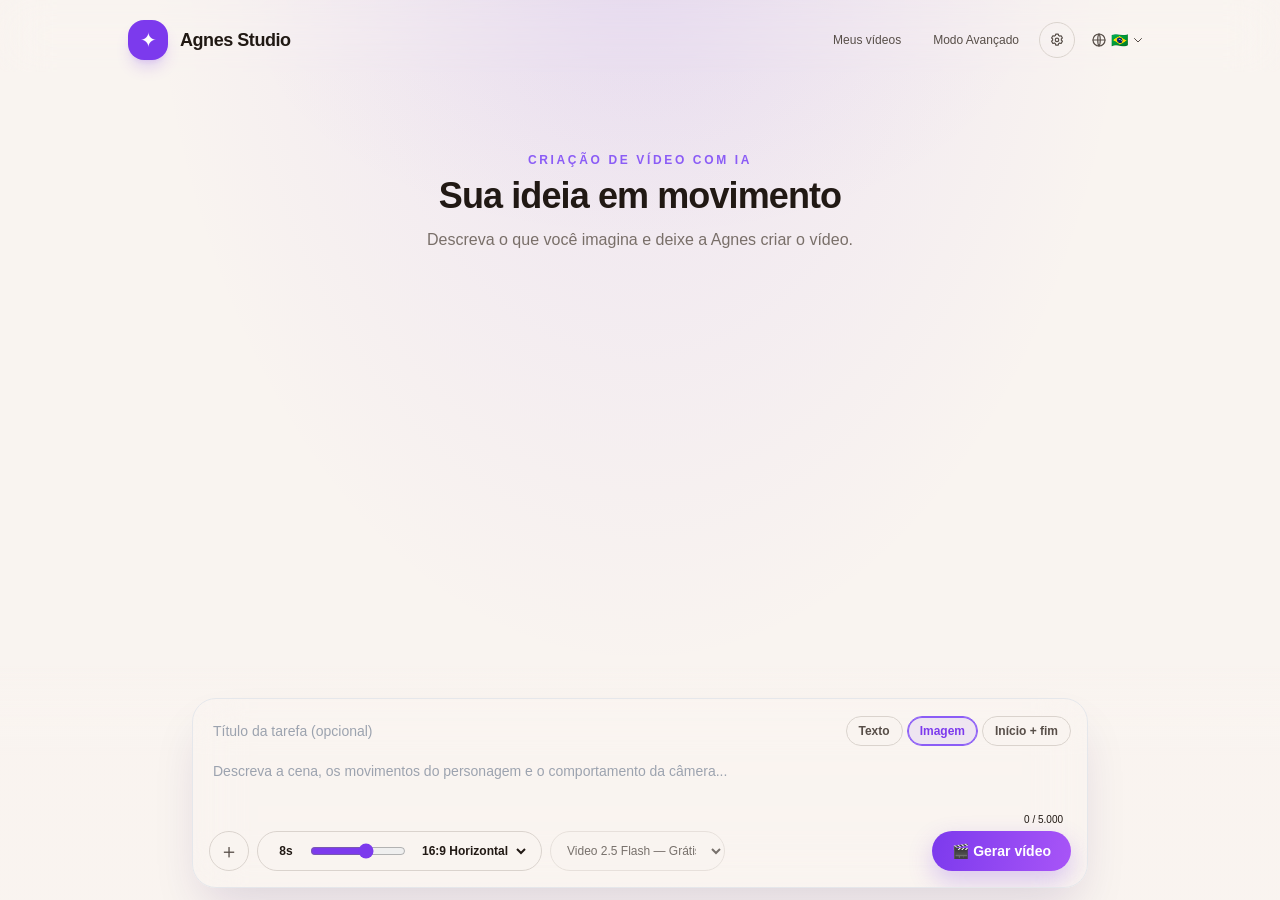
==== commit c1b3fddb: "fix: protect completed tasks and polish studio actions" ====
--- a/static/index.html
+++ b/static/index.html
@@ -21,8 +21,8 @@
         }
       })();
     </script>
-    <script type="module" crossorigin src="/static/assets/index-DXu1Mz6Y.js"></script>
-    <link rel="stylesheet" crossorigin href="/static/assets/index-CxG2yOxQ.css">
+    <script type="module" crossorigin src="/static/assets/index-CqKp0Py0.js"></script>
+    <link rel="stylesheet" crossorigin href="/static/assets/index-B4ggLqMi.css">
   </head>
   <body class="text-ink min-h-screen font-sans" style="background: radial-gradient(ellipse 45% 38% at 50% 0%, color-mix(in oklab, var(--color-accent) 6%, transparent), transparent 70%), var(--color-paper);">
     <div id="app"></div>
--- a/static/assets/index-B4ggLqMi.css
+++ b/static/assets/index-B4ggLqMi.css
@@ -0,0 +1 @@
+.studio-shell[data-v-7f31d3f4]{background:radial-gradient(ellipse at 50% -15%,rgba(139,92,246,.12),transparent 55%)}.studio-prompt[data-v-7f31d3f4]:focus-visible{outline:2px solid #8b5cf6;outline-offset:2px;border-radius:8px}.studio-card[data-v-7f31d3f4]{box-shadow:0 24px 70px #1e143c14}.studio-choice[data-v-7f31d3f4]{min-height:46px;border-radius:12px;font-size:.875rem;transition:all .16s ease}.studio-choice[data-v-7f31d3f4]:hover{border-color:#8b5cf68c}.studio-choice-active[data-v-7f31d3f4],.studio-mode-tab-active[data-v-7f31d3f4]{border-color:#8b5cf6;background:#8b5cf61a;color:#7c3aed;box-shadow:inset 0 0 0 1px #8b5cf6}.quick-composer-dock[data-v-7f31d3f4]{pointer-events:none;background:linear-gradient(to top,var(--color-paper) 62%,color-mix(in srgb,var(--color-paper) 90%,transparent) 82%,transparent)}.studio-duration[data-v-7f31d3f4]{height:16px;cursor:pointer}.studio-generate[data-v-7f31d3f4]{background:linear-gradient(100deg,#7c3aed,#a855f7);box-shadow:0 10px 24px #7c3aed40}.studio-generate[data-v-7f31d3f4]:hover:not(:disabled){transform:translateY(-1px);box-shadow:0 14px 30px #7c3aed52}.studio-spinner[data-v-7f31d3f4]{width:17px;height:17px;border:2px solid rgba(255,255,255,.45);border-top-color:#fff;border-radius:50%;animation:studio-spin-7f31d3f4 .75s linear infinite}@keyframes studio-spin-7f31d3f4{to{transform:rotate(360deg)}}.studio-shell[data-v-3926e25c]{background:radial-gradient(ellipse at 50% -15%,rgba(139,92,246,.12),transparent 55%)}*,:before,:after{--tw-border-spacing-x: 0;--tw-border-spacing-y: 0;--tw-translate-x: 0;--tw-translate-y: 0;--tw-rotate: 0;--tw-skew-x: 0;--tw-skew-y: 0;--tw-scale-x: 1;--tw-scale-y: 1;--tw-pan-x: ;--tw-pan-y: ;--tw-pinch-zoom: ;--tw-scroll-snap-strictness: proximity;--tw-gradient-from-position: ;--tw-gradient-via-position: ;--tw-gradient-to-position: ;--tw-ordinal: ;--tw-slashed-zero: ;--tw-numeric-figure: ;--tw-numeric-spacing: ;--tw-numeric-fraction: ;--tw-ring-inset: ;--tw-ring-offset-width: 0px;--tw-ring-offset-color: #fff;--tw-ring-color: rgb(59 130 246 / .5);--tw-ring-offset-shadow: 0 0 #0000;--tw-ring-shadow: 0 0 #0000;--tw-shadow: 0 0 #0000;--tw-shadow-colored: 0 0 #0000;--tw-blur: ;--tw-brightness: ;--tw-contrast: ;--tw-grayscale: ;--tw-hue-rotate: ;--tw-invert: ;--tw-saturate: ;--tw-sepia: ;--tw-drop-shadow: ;--tw-backdrop-blur: ;--tw-backdrop-brightness: ;--tw-backdrop-contrast: ;--tw-backdrop-grayscale: ;--tw-backdrop-hue-rotate: ;--tw-backdrop-invert: ;--tw-backdrop-opacity: ;--tw-backdrop-saturate: ;--tw-backdrop-sepia: ;--tw-contain-size: ;--tw-contain-layout: ;--tw-contain-paint: ;--tw-contain-style: }::backdrop{--tw-border-spacing-x: 0;--tw-border-spacing-y: 0;--tw-translate-x: 0;--tw-translate-y: 0;--tw-rotate: 0;--tw-skew-x: 0;--tw-skew-y: 0;--tw-scale-x: 1;--tw-scale-y: 1;--tw-pan-x: ;--tw-pan-y: ;--tw-pinch-zoom: ;--tw-scroll-snap-strictness: proximity;--tw-gradient-from-position: ;--tw-gradient-via-position: ;--tw-gradient-to-position: ;--tw-ordinal: ;--tw-slashed-zero: ;--tw-numeric-figure: ;--tw-numeric-spacing: ;--tw-numeric-fraction: ;--tw-ring-inset: ;--tw-ring-offset-width: 0px;--tw-ring-offset-color: #fff;--tw-ring-color: rgb(59 130 246 / .5);--tw-ring-offset-shadow: 0 0 #0000;--tw-ring-shadow: 0 0 #0000;--tw-shadow: 0 0 #0000;--tw-shadow-colored: 0 0 #0000;--tw-blur: ;--tw-brightness: ;--tw-contrast: ;--tw-grayscale: ;--tw-hue-rotate: ;--tw-invert: ;--tw-saturate: ;--tw-sepia: ;--tw-drop-shadow: ;--tw-backdrop-blur: ;--tw-backdrop-brightness: ;--tw-backdrop-contrast: ;--tw-backdrop-grayscale: ;--tw-backdrop-hue-rotate: ;--tw-backdrop-invert: ;--tw-backdrop-opacity: ;--tw-backdrop-saturate: ;--tw-backdrop-sepia: ;--tw-contain-size: ;--tw-contain-layout: ;--tw-contain-paint: ;--tw-contain-style: }*,:before,:after{box-sizing:border-box;border-width:0;border-style:solid;border-color:#e5e7eb}:before,:after{--tw-content: ""}html,:host{line-height:1.5;-webkit-text-size-adjust:100%;-moz-tab-size:4;-o-tab-size:4;tab-size:4;font-family:PingFang SC,Microsoft YaHei,sans-serif;font-feature-settings:normal;font-variation-settings:normal;-webkit-tap-highlight-color:transparent}body{margin:0;line-height:inherit}hr{height:0;color:inherit;border-top-width:1px}abbr:where([title]){-webkit-text-decoration:underline dotted;text-decoration:underline dotted}h1,h2,h3,h4,h5,h6{font-size:inherit;font-weight:inherit}a{color:inherit;text-decoration:inherit}b,strong{font-weight:bolder}code,kbd,samp,pre{font-family:ui-monospace,SFMono-Regular,Menlo,Monaco,Consolas,Liberation Mono,Courier New,monospace;font-feature-settings:normal;font-variation-settings:normal;font-size:1em}small{font-size:80%}sub,sup{font-size:75%;line-height:0;position:relative;vertical-align:baseline}sub{bottom:-.25em}sup{top:-.5em}table{text-indent:0;border-color:inherit;border-collapse:collapse}button,input,optgroup,select,textarea{font-family:inherit;font-feature-settings:inherit;font-variation-settings:inherit;font-size:100%;font-weight:inherit;line-height:inherit;letter-spacing:inherit;color:inherit;margin:0;padding:0}button,select{text-transform:none}button,input:where([type=button]),input:where([type=reset]),input:where([type=submit]){-webkit-appearance:button;background-color:transparent;background-image:none}:-moz-focusring{outline:auto}:-moz-ui-invalid{box-shadow:none}progress{vertical-align:baseline}::-webkit-inner-spin-button,::-webkit-outer-spin-button{height:auto}[type=search]{-webkit-appearance:textfield;outline-offset:-2px}::-webkit-search-decoration{-webkit-appearance:none}::-webkit-file-upload-button{-webkit-appearance:button;font:inherit}summary{display:list-item}blockquote,dl,dd,h1,h2,h3,h4,h5,h6,hr,figure,p,pre{margin:0}fieldset{margin:0;padding:0}legend{padding:0}ol,ul,menu{list-style:none;margin:0;padding:0}dialog{padding:0}textarea{resize:vertical}input::-moz-placeholder,textarea::-moz-placeholder{opacity:1;color:#9ca3af}input::placeholder,textarea::placeholder{opacity:1;color:#9ca3af}button,[role=button]{cursor:pointer}:disabled{cursor:default}img,svg,video,canvas,audio,iframe,embed,object{display:block;vertical-align:middle}img,video{max-width:100%;height:auto}[hidden]:where(:not([hidden=until-found])){display:none}.sr-only{position:absolute;width:1px;height:1px;padding:0;margin:-1px;overflow:hidden;clip:rect(0,0,0,0);white-space:nowrap;border-width:0}.pointer-events-none{pointer-events:none}.pointer-events-auto{pointer-events:auto}.\!visible{visibility:visible!important}.visible{visibility:visible}.fixed{position:fixed}.absolute{position:absolute}.relative{position:relative}.sticky{position:sticky}.inset-0{top:0;right:0;bottom:0;left:0}.inset-3{top:.75rem;right:.75rem;bottom:.75rem;left:.75rem}.inset-x-0{left:0;right:0}.bottom-0{bottom:0}.bottom-1{bottom:.25rem}.bottom-6{bottom:1.5rem}.left-0{left:0}.left-1\/2{left:50%}.left-2{left:.5rem}.right-0{right:0}.right-2{right:.5rem}.right-3{right:.75rem}.top-0{top:0}.top-2{top:.5rem}.top-24{top:6rem}.top-3{top:.75rem}.top-\[120px\]{top:120px}.z-0{z-index:0}.z-10{z-index:10}.z-20{z-index:20}.z-30{z-index:30}.z-40{z-index:40}.z-50{z-index:50}.z-\[100\]{z-index:100}.z-\[60\]{z-index:60}.z-\[70\]{z-index:70}.z-\[80\]{z-index:80}.z-\[90\]{z-index:90}.order-last{order:9999}.-mx-1{margin-left:-.25rem;margin-right:-.25rem}.-mx-3{margin-left:-.75rem;margin-right:-.75rem}.mx-1{margin-left:.25rem;margin-right:.25rem}.mx-2{margin-left:.5rem;margin-right:.5rem}.mx-4{margin-left:1rem;margin-right:1rem}.mx-auto{margin-left:auto;margin-right:auto}.-mr-2{margin-right:-.5rem}.-mt-0\.5{margin-top:-.125rem}.-mt-2{margin-top:-.5rem}.mb-0\.5{margin-bottom:.125rem}.mb-1{margin-bottom:.25rem}.mb-1\.5{margin-bottom:.375rem}.mb-10{margin-bottom:2.5rem}.mb-2{margin-bottom:.5rem}.mb-3{margin-bottom:.75rem}.mb-4{margin-bottom:1rem}.mb-5{margin-bottom:1.25rem}.mb-6{margin-bottom:1.5rem}.mb-8{margin-bottom:2rem}.ml-0\.5{margin-left:.125rem}.ml-1{margin-left:.25rem}.ml-2{margin-left:.5rem}.ml-3{margin-left:.75rem}.ml-auto{margin-left:auto}.mr-3{margin-right:.75rem}.mt-0\.5{margin-top:.125rem}.mt-1{margin-top:.25rem}.mt-1\.5{margin-top:.375rem}.mt-2{margin-top:.5rem}.mt-2\.5{margin-top:.625rem}.mt-3{margin-top:.75rem}.mt-4{margin-top:1rem}.mt-5{margin-top:1.25rem}.mt-6{margin-top:1.5rem}.mt-8{margin-top:2rem}.line-clamp-2{overflow:hidden;display:-webkit-box;-webkit-box-orient:vertical;-webkit-line-clamp:2}.block{display:block}.inline-block{display:inline-block}.inline{display:inline}.flex{display:flex}.inline-flex{display:inline-flex}.table{display:table}.grid{display:grid}.hidden{display:none}.aspect-video{aspect-ratio:16 / 9}.h-1{height:.25rem}.h-10{height:2.5rem}.h-12{height:3rem}.h-14{height:3.5rem}.h-2\.5{height:.625rem}.h-3{height:.75rem}.h-3\.5{height:.875rem}.h-4{height:1rem}.h-5{height:1.25rem}.h-7{height:1.75rem}.h-9{height:2.25rem}.h-\[48px\]{height:48px}.h-\[70px\]{height:70px}.h-\[96dvh\]{height:96dvh}.h-full{height:100%}.max-h-24{max-height:6rem}.max-h-32{max-height:8rem}.max-h-36{max-height:9rem}.max-h-40{max-height:10rem}.max-h-48{max-height:12rem}.max-h-64{max-height:16rem}.max-h-72{max-height:18rem}.max-h-96{max-height:24rem}.max-h-\[1000px\]{max-height:1000px}.max-h-\[400px\]{max-height:400px}.max-h-\[70vh\]{max-height:70vh}.max-h-\[75vh\]{max-height:75vh}.max-h-\[80vh\]{max-height:80vh}.max-h-\[85vh\]{max-height:85vh}.max-h-\[90vh\]{max-height:90vh}.max-h-\[92dvh\]{max-height:92dvh}.min-h-0{min-height:0px}.min-h-11{min-height:2.75rem}.min-h-\[100dvh\]{min-height:100dvh}.min-h-\[58px\]{min-height:58px}.min-h-screen{min-height:100vh}.w-1{width:.25rem}.w-10{width:2.5rem}.w-12{width:3rem}.w-16{width:4rem}.w-20{width:5rem}.w-24{width:6rem}.w-3{width:.75rem}.w-3\.5{width:.875rem}.w-4{width:1rem}.w-40{width:10rem}.w-5{width:1.25rem}.w-7{width:1.75rem}.w-72{width:18rem}.w-8{width:2rem}.w-9{width:2.25rem}.w-\[115px\]{width:115px}.w-\[130px\]{width:130px}.w-\[220px\]{width:220px}.w-\[60px\]{width:60px}.w-\[66px\]{width:66px}.w-\[68px\]{width:68px}.w-full{width:100%}.w-px{width:1px}.min-w-0{min-width:0px}.min-w-48{min-width:12rem}.min-w-\[150px\]{min-width:150px}.min-w-\[160px\]{min-width:160px}.min-w-\[54px\]{min-width:54px}.min-w-\[8rem\]{min-width:8rem}.max-w-2xl{max-width:42rem}.max-w-3xl{max-width:48rem}.max-w-4xl{max-width:56rem}.max-w-5xl{max-width:64rem}.max-w-6xl{max-width:72rem}.max-w-\[85vw\]{max-width:85vw}.max-w-\[90vw\]{max-width:90vw}.max-w-\[92px\]{max-width:92px}.max-w-\[9rem\]{max-width:9rem}.max-w-full{max-width:100%}.max-w-lg{max-width:32rem}.max-w-md{max-width:28rem}.max-w-sm{max-width:24rem}.max-w-xl{max-width:36rem}.flex-1{flex:1 1 0%}.flex-shrink-0,.shrink-0{flex-shrink:0}.basis-full{flex-basis:100%}.-translate-x-1\/2{--tw-translate-x: -50%;transform:translate(var(--tw-translate-x),var(--tw-translate-y)) rotate(var(--tw-rotate)) skew(var(--tw-skew-x)) skewY(var(--tw-skew-y)) scaleX(var(--tw-scale-x)) scaleY(var(--tw-scale-y))}.translate-y-0{--tw-translate-y: 0px;transform:translate(var(--tw-translate-x),var(--tw-translate-y)) rotate(var(--tw-rotate)) skew(var(--tw-skew-x)) skewY(var(--tw-skew-y)) scaleX(var(--tw-scale-x)) scaleY(var(--tw-scale-y))}.translate-y-4{--tw-translate-y: 1rem;transform:translate(var(--tw-translate-x),var(--tw-translate-y)) rotate(var(--tw-rotate)) skew(var(--tw-skew-x)) skewY(var(--tw-skew-y)) scaleX(var(--tw-scale-x)) scaleY(var(--tw-scale-y))}.-rotate-\[9deg\]{--tw-rotate: -9deg;transform:translate(var(--tw-translate-x),var(--tw-translate-y)) rotate(var(--tw-rotate)) skew(var(--tw-skew-x)) skewY(var(--tw-skew-y)) scaleX(var(--tw-scale-x)) scaleY(var(--tw-scale-y))}.rotate-180{--tw-rotate: 180deg;transform:translate(var(--tw-translate-x),var(--tw-translate-y)) rotate(var(--tw-rotate)) skew(var(--tw-skew-x)) skewY(var(--tw-skew-y)) scaleX(var(--tw-scale-x)) scaleY(var(--tw-scale-y))}.rotate-90{--tw-rotate: 90deg;transform:translate(var(--tw-translate-x),var(--tw-translate-y)) rotate(var(--tw-rotate)) skew(var(--tw-skew-x)) skewY(var(--tw-skew-y)) scaleX(var(--tw-scale-x)) scaleY(var(--tw-scale-y))}.rotate-\[9deg\]{--tw-rotate: 9deg;transform:translate(var(--tw-translate-x),var(--tw-translate-y)) rotate(var(--tw-rotate)) skew(var(--tw-skew-x)) skewY(var(--tw-skew-y)) scaleX(var(--tw-scale-x)) scaleY(var(--tw-scale-y))}.transform{transform:translate(var(--tw-translate-x),var(--tw-translate-y)) rotate(var(--tw-rotate)) skew(var(--tw-skew-x)) skewY(var(--tw-skew-y)) scaleX(var(--tw-scale-x)) scaleY(var(--tw-scale-y))}@keyframes pulse{50%{opacity:.5}}.animate-pulse{animation:pulse 2s cubic-bezier(.4,0,.6,1) infinite}.cursor-help{cursor:help}.cursor-not-allowed{cursor:not-allowed}.cursor-pointer{cursor:pointer}.select-none{-webkit-user-select:none;-moz-user-select:none;user-select:none}.select-all{-webkit-user-select:all;-moz-user-select:all;user-select:all}.resize-none{resize:none}.resize-y{resize:vertical}.list-disc{list-style-type:disc}.grid-cols-1{grid-template-columns:repeat(1,minmax(0,1fr))}.grid-cols-2{grid-template-columns:repeat(2,minmax(0,1fr))}.flex-col{flex-direction:column}.flex-wrap{flex-wrap:wrap}.place-items-center{place-items:center}.items-start{align-items:flex-start}.items-end{align-items:flex-end}.items-center{align-items:center}.justify-end{justify-content:flex-end}.justify-center{justify-content:center}.justify-between{justify-content:space-between}.gap-0\.5{gap:.125rem}.gap-1{gap:.25rem}.gap-1\.5{gap:.375rem}.gap-2{gap:.5rem}.gap-2\.5{gap:.625rem}.gap-3{gap:.75rem}.gap-4{gap:1rem}.gap-6{gap:1.5rem}.gap-x-2{-moz-column-gap:.5rem;column-gap:.5rem}.gap-x-3{-moz-column-gap:.75rem;column-gap:.75rem}.gap-x-4{-moz-column-gap:1rem;column-gap:1rem}.gap-x-5{-moz-column-gap:1.25rem;column-gap:1.25rem}.gap-x-6{-moz-column-gap:1.5rem;column-gap:1.5rem}.gap-y-0\.5{row-gap:.125rem}.gap-y-1{row-gap:.25rem}.gap-y-1\.5{row-gap:.375rem}.gap-y-2{row-gap:.5rem}.gap-y-3{row-gap:.75rem}.space-y-0\.5>:not([hidden])~:not([hidden]){--tw-space-y-reverse: 0;margin-top:calc(.125rem * calc(1 - var(--tw-space-y-reverse)));margin-bottom:calc(.125rem * var(--tw-space-y-reverse))}.space-y-1>:not([hidden])~:not([hidden]){--tw-space-y-reverse: 0;margin-top:calc(.25rem * calc(1 - var(--tw-space-y-reverse)));margin-bottom:calc(.25rem * var(--tw-space-y-reverse))}.space-y-1\.5>:not([hidden])~:not([hidden]){--tw-space-y-reverse: 0;margin-top:calc(.375rem * calc(1 - var(--tw-space-y-reverse)));margin-bottom:calc(.375rem * var(--tw-space-y-reverse))}.space-y-2>:not([hidden])~:not([hidden]){--tw-space-y-reverse: 0;margin-top:calc(.5rem * calc(1 - var(--tw-space-y-reverse)));margin-bottom:calc(.5rem * var(--tw-space-y-reverse))}.space-y-3>:not([hidden])~:not([hidden]){--tw-space-y-reverse: 0;margin-top:calc(.75rem * calc(1 - var(--tw-space-y-reverse)));margin-bottom:calc(.75rem * var(--tw-space-y-reverse))}.space-y-4>:not([hidden])~:not([hidden]){--tw-space-y-reverse: 0;margin-top:calc(1rem * calc(1 - var(--tw-space-y-reverse)));margin-bottom:calc(1rem * var(--tw-space-y-reverse))}.space-y-5>:not([hidden])~:not([hidden]){--tw-space-y-reverse: 0;margin-top:calc(1.25rem * calc(1 - var(--tw-space-y-reverse)));margin-bottom:calc(1.25rem * var(--tw-space-y-reverse))}.self-start{align-self:flex-start}.self-center{align-self:center}.overflow-auto{overflow:auto}.overflow-hidden{overflow:hidden}.overflow-x-auto{overflow-x:auto}.overflow-y-auto{overflow-y:auto}.truncate{overflow:hidden;text-overflow:ellipsis;white-space:nowrap}.whitespace-nowrap{white-space:nowrap}.whitespace-pre{white-space:pre}.whitespace-pre-line{white-space:pre-line}.whitespace-pre-wrap{white-space:pre-wrap}.break-words{overflow-wrap:break-word}.break-all{word-break:break-all}.rounded{border-radius:.25rem}.rounded-2xl{border-radius:1rem}.rounded-3xl{border-radius:1.5rem}.rounded-\[24px\]{border-radius:24px}.rounded-\[28px\]{border-radius:28px}.rounded-full{border-radius:9999px}.rounded-lg{border-radius:.5rem}.rounded-md{border-radius:.375rem}.rounded-xl{border-radius:.75rem}.border{border-width:1px}.border-0{border-width:0px}.border-2{border-width:2px}.border-b{border-bottom-width:1px}.border-t{border-top-width:1px}.border-dashed{border-style:dashed}.border-amber-500\/25{border-color:#f59e0b40}.border-amber-500\/30{border-color:#f59e0b4d}.border-amber-500\/40{border-color:#f59e0b66}.border-emerald-400\/40{border-color:#34d39966}.border-emerald-500\/20{border-color:#10b98133}.border-red-500\/15{border-color:#ef444426}.border-red-500\/20{border-color:#ef444433}.border-red-500\/25{border-color:#ef444440}.border-red-800{--tw-border-opacity: 1;border-color:rgb(153 27 27 / var(--tw-border-opacity, 1))}.border-red-800\/50{border-color:#991b1b80}.border-red-800\/60{border-color:#991b1b99}.border-transparent{border-color:transparent}.border-violet-300\/70{border-color:#c4b5fdb3}.border-violet-400\/50{border-color:#a78bfa80}.border-violet-400\/80{border-color:#a78bfacc}.border-violet-500{--tw-border-opacity: 1;border-color:rgb(139 92 246 / var(--tw-border-opacity, 1))}.border-violet-500\/15{border-color:#8b5cf626}.border-white\/40{border-color:#fff6}.border-t-white{--tw-border-opacity: 1;border-top-color:rgb(255 255 255 / var(--tw-border-opacity, 1))}.bg-amber-500\/10{background-color:#f59e0b1a}.bg-amber-500\/5{background-color:#f59e0b0d}.bg-amber-900\/30{background-color:#78350f4d}.bg-amber-900\/60{background-color:#78350f99}.bg-black{--tw-bg-opacity: 1;background-color:rgb(0 0 0 / var(--tw-bg-opacity, 1))}.bg-black\/40{background-color:#0006}.bg-black\/50{background-color:#00000080}.bg-black\/55{background-color:#0000008c}.bg-black\/60{background-color:#0009}.bg-black\/70{background-color:#000000b3}.bg-black\/80{background-color:#000c}.bg-blue-600{--tw-bg-opacity: 1;background-color:rgb(37 99 235 / var(--tw-bg-opacity, 1))}.bg-blue-600\/80{background-color:#2563ebcc}.bg-blue-900{--tw-bg-opacity: 1;background-color:rgb(30 58 138 / var(--tw-bg-opacity, 1))}.bg-blue-900\/60{background-color:#1e3a8a99}.bg-emerald-500\/10{background-color:#10b9811a}.bg-emerald-600{--tw-bg-opacity: 1;background-color:rgb(5 150 105 / var(--tw-bg-opacity, 1))}.bg-green-600{--tw-bg-opacity: 1;background-color:rgb(22 163 74 / var(--tw-bg-opacity, 1))}.bg-green-900{--tw-bg-opacity: 1;background-color:rgb(20 83 45 / var(--tw-bg-opacity, 1))}.bg-green-900\/60{background-color:#14532d99}.bg-purple-500\/10{background-color:#a855f71a}.bg-red-500\/10{background-color:#ef44441a}.bg-red-500\/5{background-color:#ef44440d}.bg-red-600{--tw-bg-opacity: 1;background-color:rgb(220 38 38 / var(--tw-bg-opacity, 1))}.bg-red-600\/80{background-color:#dc2626cc}.bg-red-700{--tw-bg-opacity: 1;background-color:rgb(185 28 28 / var(--tw-bg-opacity, 1))}.bg-red-900\/50{background-color:#7f1d1d80}.bg-red-900\/60{background-color:#7f1d1d99}.bg-sky-600{--tw-bg-opacity: 1;background-color:rgb(2 132 199 / var(--tw-bg-opacity, 1))}.bg-slate-950\/55{background-color:#0206178c}.bg-transparent{background-color:transparent}.bg-violet-500\/10{background-color:#8b5cf61a}.bg-violet-500\/5{background-color:#8b5cf60d}.bg-violet-600{--tw-bg-opacity: 1;background-color:rgb(124 58 237 / var(--tw-bg-opacity, 1))}.bg-gradient-to-r{background-image:linear-gradient(to right,var(--tw-gradient-stops))}.from-violet-600{--tw-gradient-from: #7c3aed var(--tw-gradient-from-position);--tw-gradient-to: rgb(124 58 237 / 0) var(--tw-gradient-to-position);--tw-gradient-stops: var(--tw-gradient-from), var(--tw-gradient-to)}.to-fuchsia-500{--tw-gradient-to: #d946ef var(--tw-gradient-to-position)}.object-contain{-o-object-fit:contain;object-fit:contain}.object-cover{-o-object-fit:cover;object-fit:cover}.p-1{padding:.25rem}.p-2{padding:.5rem}.p-3{padding:.75rem}.p-4{padding:1rem}.p-5{padding:1.25rem}.p-6{padding:1.5rem}.p-8{padding:2rem}.px-1{padding-left:.25rem;padding-right:.25rem}.px-1\.5{padding-left:.375rem;padding-right:.375rem}.px-2{padding-left:.5rem;padding-right:.5rem}.px-2\.5{padding-left:.625rem;padding-right:.625rem}.px-3{padding-left:.75rem;padding-right:.75rem}.px-3\.5{padding-left:.875rem;padding-right:.875rem}.px-4{padding-left:1rem;padding-right:1rem}.px-5{padding-left:1.25rem;padding-right:1.25rem}.px-6{padding-left:1.5rem;padding-right:1.5rem}.py-0\.5{padding-top:.125rem;padding-bottom:.125rem}.py-1{padding-top:.25rem;padding-bottom:.25rem}.py-1\.5{padding-top:.375rem;padding-bottom:.375rem}.py-10{padding-top:2.5rem;padding-bottom:2.5rem}.py-12{padding-top:3rem;padding-bottom:3rem}.py-2{padding-top:.5rem;padding-bottom:.5rem}.py-2\.5{padding-top:.625rem;padding-bottom:.625rem}.py-3{padding-top:.75rem;padding-bottom:.75rem}.py-3\.5{padding-top:.875rem;padding-bottom:.875rem}.py-4{padding-top:1rem;padding-bottom:1rem}.py-5{padding-top:1.25rem;padding-bottom:1.25rem}.py-6{padding-top:1.5rem;padding-bottom:1.5rem}.py-8{padding-top:2rem;padding-bottom:2rem}.pb-2{padding-bottom:.5rem}.pb-3{padding-bottom:.75rem}.pb-5{padding-bottom:1.25rem}.pb-6{padding-bottom:1.5rem}.pb-8{padding-bottom:2rem}.pb-\[320px\]{padding-bottom:320px}.pb-\[max\(12px\,env\(safe-area-inset-bottom\)\)\]{padding-bottom:max(12px,env(safe-area-inset-bottom))}.pl-4{padding-left:1rem}.pr-16{padding-right:4rem}.pr-3{padding-right:.75rem}.pt-0\.5{padding-top:.125rem}.pt-1{padding-top:.25rem}.pt-12{padding-top:3rem}.pt-2{padding-top:.5rem}.pt-3{padding-top:.75rem}.pt-4{padding-top:1rem}.pt-5{padding-top:1.25rem}.pt-8{padding-top:2rem}.text-left{text-align:left}.text-center{text-align:center}.align-middle{vertical-align:middle}.font-mono{font-family:ui-monospace,SFMono-Regular,Menlo,Monaco,Consolas,Liberation Mono,Courier New,monospace}.font-sans{font-family:PingFang SC,Microsoft YaHei,sans-serif}.text-2xl{font-size:1.5rem;line-height:2rem}.text-3xl{font-size:1.875rem;line-height:2.25rem}.text-\[10px\]{font-size:10px}.text-\[11px\]{font-size:11px}.text-\[9px\]{font-size:9px}.text-base{font-size:1rem;line-height:1.5rem}.text-lg{font-size:1.125rem;line-height:1.75rem}.text-sm{font-size:.875rem;line-height:1.25rem}.text-xl{font-size:1.25rem;line-height:1.75rem}.text-xs{font-size:.75rem;line-height:1rem}.font-bold{font-weight:700}.font-medium{font-weight:500}.font-normal{font-weight:400}.font-semibold{font-weight:600}.uppercase{text-transform:uppercase}.tabular-nums{--tw-numeric-spacing: tabular-nums;font-variant-numeric:var(--tw-ordinal) var(--tw-slashed-zero) var(--tw-numeric-figure) var(--tw-numeric-spacing) var(--tw-numeric-fraction)}.leading-5{line-height:1.25rem}.leading-6{line-height:1.5rem}.leading-none{line-height:1}.leading-relaxed{line-height:1.625}.tracking-\[0\.18em\]{letter-spacing:.18em}.tracking-\[0\.22em\]{letter-spacing:.22em}.tracking-tight{letter-spacing:-.025em}.tracking-wide{letter-spacing:.025em}.text-amber-300{--tw-text-opacity: 1;color:rgb(252 211 77 / var(--tw-text-opacity, 1))}.text-amber-300\/80{color:#fcd34dcc}.text-amber-400{--tw-text-opacity: 1;color:rgb(251 191 36 / var(--tw-text-opacity, 1))}.text-amber-600{--tw-text-opacity: 1;color:rgb(217 119 6 / var(--tw-text-opacity, 1))}.text-amber-700{--tw-text-opacity: 1;color:rgb(180 83 9 / var(--tw-text-opacity, 1))}.text-amber-800{--tw-text-opacity: 1;color:rgb(146 64 14 / var(--tw-text-opacity, 1))}.text-blue-300{--tw-text-opacity: 1;color:rgb(147 197 253 / var(--tw-text-opacity, 1))}.text-emerald-400{--tw-text-opacity: 1;color:rgb(52 211 153 / var(--tw-text-opacity, 1))}.text-emerald-600{--tw-text-opacity: 1;color:rgb(5 150 105 / var(--tw-text-opacity, 1))}.text-emerald-700{--tw-text-opacity: 1;color:rgb(4 120 87 / var(--tw-text-opacity, 1))}.text-green-300{--tw-text-opacity: 1;color:rgb(134 239 172 / var(--tw-text-opacity, 1))}.text-green-400{--tw-text-opacity: 1;color:rgb(74 222 128 / var(--tw-text-opacity, 1))}.text-purple-600{--tw-text-opacity: 1;color:rgb(147 51 234 / var(--tw-text-opacity, 1))}.text-red-100{--tw-text-opacity: 1;color:rgb(254 226 226 / var(--tw-text-opacity, 1))}.text-red-200{--tw-text-opacity: 1;color:rgb(254 202 202 / var(--tw-text-opacity, 1))}.text-red-300{--tw-text-opacity: 1;color:rgb(252 165 165 / var(--tw-text-opacity, 1))}.text-red-400{--tw-text-opacity: 1;color:rgb(248 113 113 / var(--tw-text-opacity, 1))}.text-red-600{--tw-text-opacity: 1;color:rgb(220 38 38 / var(--tw-text-opacity, 1))}.text-violet-500{--tw-text-opacity: 1;color:rgb(139 92 246 / var(--tw-text-opacity, 1))}.text-violet-600{--tw-text-opacity: 1;color:rgb(124 58 237 / var(--tw-text-opacity, 1))}.text-violet-700{--tw-text-opacity: 1;color:rgb(109 40 217 / var(--tw-text-opacity, 1))}.text-white{--tw-text-opacity: 1;color:rgb(255 255 255 / var(--tw-text-opacity, 1))}.text-yellow-400{--tw-text-opacity: 1;color:rgb(250 204 21 / var(--tw-text-opacity, 1))}.underline{text-decoration-line:underline}.decoration-dotted{text-decoration-style:dotted}.underline-offset-2{text-underline-offset:2px}.accent-blue-500{accent-color:#3b82f6}.accent-red-500{accent-color:#ef4444}.accent-violet-600{accent-color:#7c3aed}.opacity-0{opacity:0}.opacity-100{opacity:1}.opacity-40{opacity:.4}.opacity-45{opacity:.45}.opacity-50{opacity:.5}.opacity-70{opacity:.7}.shadow-2xl{--tw-shadow: 0 25px 50px -12px rgb(0 0 0 / .25);--tw-shadow-colored: 0 25px 50px -12px var(--tw-shadow-color);box-shadow:var(--tw-ring-offset-shadow, 0 0 #0000),var(--tw-ring-shadow, 0 0 #0000),var(--tw-shadow)}.shadow-lg{--tw-shadow: 0 10px 15px -3px rgb(0 0 0 / .1), 0 4px 6px -4px rgb(0 0 0 / .1);--tw-shadow-colored: 0 10px 15px -3px var(--tw-shadow-color), 0 4px 6px -4px var(--tw-shadow-color);box-shadow:var(--tw-ring-offset-shadow, 0 0 #0000),var(--tw-ring-shadow, 0 0 #0000),var(--tw-shadow)}.shadow-md{--tw-shadow: 0 4px 6px -1px rgb(0 0 0 / .1), 0 2px 4px -2px rgb(0 0 0 / .1);--tw-shadow-colored: 0 4px 6px -1px var(--tw-shadow-color), 0 2px 4px -2px var(--tw-shadow-color);box-shadow:var(--tw-ring-offset-shadow, 0 0 #0000),var(--tw-ring-shadow, 0 0 #0000),var(--tw-shadow)}.shadow-sm{--tw-shadow: 0 1px 2px 0 rgb(0 0 0 / .05);--tw-shadow-colored: 0 1px 2px 0 var(--tw-shadow-color);box-shadow:var(--tw-ring-offset-shadow, 0 0 #0000),var(--tw-ring-shadow, 0 0 #0000),var(--tw-shadow)}.shadow-xl{--tw-shadow: 0 20px 25px -5px rgb(0 0 0 / .1), 0 8px 10px -6px rgb(0 0 0 / .1);--tw-shadow-colored: 0 20px 25px -5px var(--tw-shadow-color), 0 8px 10px -6px var(--tw-shadow-color);box-shadow:var(--tw-ring-offset-shadow, 0 0 #0000),var(--tw-ring-shadow, 0 0 #0000),var(--tw-shadow)}.shadow-violet-600\/20{--tw-shadow-color: rgb(124 58 237 / .2);--tw-shadow: var(--tw-shadow-colored)}.shadow-violet-950\/15{--tw-shadow-color: rgb(46 16 101 / .15);--tw-shadow: var(--tw-shadow-colored)}.shadow-violet-950\/5{--tw-shadow-color: rgb(46 16 101 / .05);--tw-shadow: var(--tw-shadow-colored)}.outline-none{outline:2px solid transparent;outline-offset:2px}.outline{outline-style:solid}.ring-1{--tw-ring-offset-shadow: var(--tw-ring-inset) 0 0 0 var(--tw-ring-offset-width) var(--tw-ring-offset-color);--tw-ring-shadow: var(--tw-ring-inset) 0 0 0 calc(1px + var(--tw-ring-offset-width)) var(--tw-ring-color);box-shadow:var(--tw-ring-offset-shadow),var(--tw-ring-shadow),var(--tw-shadow, 0 0 #0000)}.ring-2{--tw-ring-offset-shadow: var(--tw-ring-inset) 0 0 0 var(--tw-ring-offset-width) var(--tw-ring-offset-color);--tw-ring-shadow: var(--tw-ring-inset) 0 0 0 calc(2px + var(--tw-ring-offset-width)) var(--tw-ring-color);box-shadow:var(--tw-ring-offset-shadow),var(--tw-ring-shadow),var(--tw-shadow, 0 0 #0000)}.ring-4{--tw-ring-offset-shadow: var(--tw-ring-inset) 0 0 0 var(--tw-ring-offset-width) var(--tw-ring-offset-color);--tw-ring-shadow: var(--tw-ring-inset) 0 0 0 calc(4px + var(--tw-ring-offset-width)) var(--tw-ring-color);box-shadow:var(--tw-ring-offset-shadow),var(--tw-ring-shadow),var(--tw-shadow, 0 0 #0000)}.ring-amber-500\/20{--tw-ring-color: rgb(245 158 11 / .2)}.ring-violet-500\/10{--tw-ring-color: rgb(139 92 246 / .1)}.filter{filter:var(--tw-blur) var(--tw-brightness) var(--tw-contrast) var(--tw-grayscale) var(--tw-hue-rotate) var(--tw-invert) var(--tw-saturate) var(--tw-sepia) var(--tw-drop-shadow)}.backdrop-blur-\[1px\]{--tw-backdrop-blur: blur(1px);-webkit-backdrop-filter:var(--tw-backdrop-blur) var(--tw-backdrop-brightness) var(--tw-backdrop-contrast) var(--tw-backdrop-grayscale) var(--tw-backdrop-hue-rotate) var(--tw-backdrop-invert) var(--tw-backdrop-opacity) var(--tw-backdrop-saturate) var(--tw-backdrop-sepia);backdrop-filter:var(--tw-backdrop-blur) var(--tw-backdrop-brightness) var(--tw-backdrop-contrast) var(--tw-backdrop-grayscale) var(--tw-backdrop-hue-rotate) var(--tw-backdrop-invert) var(--tw-backdrop-opacity) var(--tw-backdrop-saturate) var(--tw-backdrop-sepia)}.backdrop-blur-sm{--tw-backdrop-blur: blur(4px);-webkit-backdrop-filter:var(--tw-backdrop-blur) var(--tw-backdrop-brightness) var(--tw-backdrop-contrast) var(--tw-backdrop-grayscale) var(--tw-backdrop-hue-rotate) var(--tw-backdrop-invert) var(--tw-backdrop-opacity) var(--tw-backdrop-saturate) var(--tw-backdrop-sepia);backdrop-filter:var(--tw-backdrop-blur) var(--tw-backdrop-brightness) var(--tw-backdrop-contrast) var(--tw-backdrop-grayscale) var(--tw-backdrop-hue-rotate) var(--tw-backdrop-invert) var(--tw-backdrop-opacity) var(--tw-backdrop-saturate) var(--tw-backdrop-sepia)}.backdrop-blur-xl{--tw-backdrop-blur: blur(24px);-webkit-backdrop-filter:var(--tw-backdrop-blur) var(--tw-backdrop-brightness) var(--tw-backdrop-contrast) var(--tw-backdrop-grayscale) var(--tw-backdrop-hue-rotate) var(--tw-backdrop-invert) var(--tw-backdrop-opacity) var(--tw-backdrop-saturate) var(--tw-backdrop-sepia);backdrop-filter:var(--tw-backdrop-blur) var(--tw-backdrop-brightness) var(--tw-backdrop-contrast) var(--tw-backdrop-grayscale) var(--tw-backdrop-hue-rotate) var(--tw-backdrop-invert) var(--tw-backdrop-opacity) var(--tw-backdrop-saturate) var(--tw-backdrop-sepia)}.transition{transition-property:color,background-color,border-color,text-decoration-color,fill,stroke,opacity,box-shadow,transform,filter,backdrop-filter;transition-timing-function:cubic-bezier(.4,0,.2,1);transition-duration:.15s}.transition-all{transition-property:all;transition-timing-function:cubic-bezier(.4,0,.2,1);transition-duration:.15s}.transition-colors{transition-property:color,background-color,border-color,text-decoration-color,fill,stroke;transition-timing-function:cubic-bezier(.4,0,.2,1);transition-duration:.15s}.transition-transform{transition-property:transform;transition-timing-function:cubic-bezier(.4,0,.2,1);transition-duration:.15s}.duration-200{transition-duration:.2s}.duration-300{transition-duration:.3s}.duration-500{transition-duration:.5s}:root{--color-paper: oklch(13% .012 55);--color-paper-2: oklch(17% .014 55);--color-paper-3: oklch(22% .016 55);--color-ink: oklch(94% .008 65);--color-ink-2: oklch(78% .012 60);--color-muted: oklch(64% .014 60);--color-rule: oklch(30% .014 55);--color-accent: oklch(64% .19 295);--color-accent-ink: oklch(98% .008 300);--color-focus: oklch(74% .16 295);--color-danger: oklch(66% .19 27);--color-success: oklch(80% .13 152);--color-warning: oklch(80% .13 75);--ease-out: cubic-bezier(.16, 1, .3, 1);--dur-micro: .12s;--dur-short: .22s;--dur-long: .42s}[data-theme=light]{--color-paper: oklch(97% .008 60);--color-paper-2: oklch(100% .004 60);--color-paper-3: oklch(93% .01 60);--color-ink: oklch(22% .016 55);--color-ink-2: oklch(43% .016 55);--color-muted: oklch(55% .016 55);--color-rule: oklch(87% .012 60);--color-accent: oklch(52% .2 295);--color-accent-ink: oklch(98% .008 300);--color-focus: oklch(46% .18 295);--color-danger: oklch(50% .19 27);--color-success: oklch(50% .13 152);--color-warning: oklch(52% .13 75)}@keyframes spin{to{transform:rotate(360deg)}}.animate-spin{animation:spin 1s linear infinite}@keyframes pulse-dot{0%,to{opacity:1}50%{opacity:.3}}.animate-pulse-dot{animation:pulse-dot 1.5s ease-in-out infinite}@keyframes fadeIn{0%{opacity:0}to{opacity:1}}.animate-fade-in{animation:fadeIn .42s var(--ease-out) forwards}@media (prefers-reduced-motion: reduce){*,*:before,*:after{animation-duration:.01ms!important;animation-iteration-count:1!important;transition-duration:.01ms!important;scroll-behavior:auto!important}}:focus-visible{outline:2px solid var(--color-focus);outline-offset:2px;border-radius:4px}.glass-card{background:var(--color-paper-2);border:1px solid var(--color-rule);transition:border-color var(--dur-short) var(--ease-out),background-color var(--dur-short) var(--ease-out),transform var(--dur-micro) var(--ease-out)}.glass-card:hover{border-color:color-mix(in oklab,var(--color-accent) 30%,var(--color-rule));background:var(--color-paper-3);transform:translateY(-1px)}.glow-btn{position:relative;overflow:hidden;background:var(--color-accent);color:var(--color-accent-ink);font-weight:600;transition:transform var(--dur-micro) var(--ease-out),background-color var(--dur-short) var(--ease-out)}.glow-btn:hover:not(:disabled){background:color-mix(in oklab,var(--color-accent) 90%,white 10%);transform:translateY(-1px)}.glow-btn:disabled{opacity:.5;cursor:not-allowed}.glass-input{background:var(--color-paper);border:1px solid var(--color-rule);transition:border-color var(--dur-short) var(--ease-out),box-shadow var(--dur-short) var(--ease-out),background-color var(--dur-short) var(--ease-out)}.glass-input:focus{border-color:var(--color-accent);box-shadow:0 0 0 1px color-mix(in oklab,var(--color-accent) 30%,transparent);background:var(--color-paper)}.tab-active{background:color-mix(in oklab,var(--color-accent) 15%,var(--color-paper-3));border:1px solid color-mix(in oklab,var(--color-accent) 50%,transparent);color:var(--color-accent)}.tab-inactive{background:var(--color-paper-2);color:var(--color-muted);border:1px solid var(--color-rule)}.tab-inactive:hover{background:var(--color-paper-3);border-color:var(--color-rule);color:var(--color-ink-2)}.tab-badge{display:inline-block;margin-left:6px;padding:0 6px;border-radius:999px;font-size:10px;line-height:1.7;vertical-align:middle;background:var(--color-paper);color:var(--color-accent);border:1px solid color-mix(in oklab,var(--color-accent) 45%,transparent)}.progress-glow{background:var(--color-accent)}.step-line{transition:all var(--dur-long) var(--ease-out)}.collapse-header{cursor:pointer;-webkit-user-select:none;-moz-user-select:none;user-select:none}.collapse-body{overflow:hidden;transition:max-height .3s var(--ease-in-out, cubic-bezier(.65,0,.35,1))}pre{white-space:pre-wrap;word-break:break-all}::-webkit-scrollbar{width:6px}::-webkit-scrollbar-track{background:transparent}::-webkit-scrollbar-thumb{background:var(--color-rule);border-radius:3px}::-webkit-scrollbar-thumb:hover{background:var(--color-muted)}::-moz-selection{background:color-mix(in oklab,var(--color-accent) 28%,transparent);color:var(--color-ink)}::selection{background:color-mix(in oklab,var(--color-accent) 28%,transparent);color:var(--color-ink)}.voice-selector{display:flex;align-items:center;gap:8px;width:100%;padding:.625rem .75rem;border-radius:.5rem;background:var(--color-paper);border:1px solid var(--color-rule);cursor:pointer;transition:all var(--dur-short) var(--ease-out);text-align:left}.voice-selector:hover{border-color:color-mix(in oklab,var(--color-accent) 50%,var(--color-rule));background:var(--color-paper-3)}.voice-selector:focus{outline:none;border-color:var(--color-accent);box-shadow:0 0 0 1px color-mix(in oklab,var(--color-accent) 30%,transparent)}.vs-main{display:flex;flex-direction:column;flex:1;min-width:0}.vs-name{font-size:.875rem;color:var(--color-ink-2);font-weight:500;line-height:1.2}.vs-desc{font-size:.72rem;color:var(--color-muted);line-height:1.2;margin-top:2px;white-space:nowrap;overflow:hidden;text-overflow:ellipsis}.vs-arrow{color:var(--color-muted);font-size:.7rem;flex-shrink:0}.vp-overlay{position:fixed;top:0;right:0;bottom:0;left:0;z-index:1000;background:#000000b3;display:flex;align-items:center;justify-content:center;padding:1rem}.vp-modal{width:100%;max-width:720px;max-height:88vh;display:flex;flex-direction:column;background:var(--color-paper-2);border:1px solid var(--color-rule);border-radius:1rem;box-shadow:0 20px 60px #00000080;overflow:hidden}.vp-header{display:flex;align-items:center;justify-content:space-between;padding:1rem 1.25rem;border-bottom:1px solid var(--color-rule)}.vp-header h3{font-size:1rem;font-weight:600;color:var(--color-ink)}.vp-close{background:none;border:none;color:var(--color-muted);font-size:1.25rem;cursor:pointer;line-height:1}.vp-close:hover{color:var(--color-ink)}.vp-search{padding:.75rem 1.25rem .25rem}.vp-search input{width:100%;padding:.55rem .85rem;border-radius:.5rem;background:var(--color-paper);border:1px solid var(--color-rule);color:var(--color-ink);font-size:.85rem}.vp-search input:focus{outline:none;border-color:var(--color-accent);box-shadow:0 0 0 1px color-mix(in oklab,var(--color-accent) 30%,transparent)}.vp-tabs{display:flex;gap:.4rem;padding:.6rem 1.25rem;overflow-x:auto;border-bottom:1px solid var(--color-rule);flex-shrink:0}.vp-tab{flex-shrink:0;padding:.35rem .8rem;border-radius:999px;font-size:.78rem;cursor:pointer;white-space:nowrap;background:var(--color-paper-2);color:var(--color-muted);border:1px solid var(--color-rule);transition:all var(--dur-short) var(--ease-out)}.vp-tab:hover{background:var(--color-paper-3);color:var(--color-ink-2)}.vp-tab.active{background:color-mix(in oklab,var(--color-accent) 15%,var(--color-paper-3));color:var(--color-accent);border-color:color-mix(in oklab,var(--color-accent) 50%,transparent)}.vp-count{font-size:.72rem;color:var(--color-muted);margin-left:4px}.vp-grid{flex:1;overflow-y:auto;padding:1rem 1.25rem;display:grid;grid-template-columns:repeat(auto-fill,minmax(210px,1fr));gap:.6rem}.vp-card{position:relative;padding:.7rem .8rem;border-radius:.6rem;background:var(--color-paper);border:1px solid var(--color-rule);cursor:pointer;transition:all var(--dur-short) var(--ease-out)}.vp-card:hover{border-color:color-mix(in oklab,var(--color-accent) 40%,var(--color-rule));background:var(--color-paper-3)}.vp-card.selected{border-color:var(--color-accent);box-shadow:0 0 0 1px color-mix(in oklab,var(--color-accent) 40%,transparent)}.vp-card-top{display:flex;align-items:center;justify-content:space-between;gap:.5rem}.vp-card-name{font-size:.85rem;font-weight:600;color:var(--color-ink)}.vp-card-region{font-size:.7rem;color:var(--color-muted)}.vp-tags{display:flex;flex-wrap:wrap;gap:.25rem;margin-top:.4rem}.vp-tag{font-size:.65rem;padding:.1rem .45rem;border-radius:999px;background:color-mix(in oklab,var(--color-accent) 12%,transparent);color:var(--color-accent);border:1px solid color-mix(in oklab,var(--color-accent) 20%,transparent)}.vp-tag.gender-female{background:color-mix(in oklab,var(--color-danger) 12%,transparent);color:var(--color-danger);border-color:color-mix(in oklab,var(--color-danger) 20%,transparent)}.vp-tag.gender-male{background:color-mix(in oklab,var(--color-accent) 12%,transparent);color:var(--color-accent);border-color:color-mix(in oklab,var(--color-accent) 20%,transparent)}.vp-preview-btn{margin-top:.5rem;width:100%;padding:.35rem;border-radius:.4rem;background:var(--color-paper-2);border:1px solid var(--color-rule);color:var(--color-ink-2);font-size:.72rem;cursor:pointer;display:flex;align-items:center;justify-content:center;gap:.35rem;transition:all var(--dur-short) var(--ease-out)}.vp-preview-btn:hover{background:color-mix(in oklab,var(--color-accent) 15%,transparent);color:var(--color-accent)}.vp-preview-btn.playing{background:color-mix(in oklab,var(--color-accent) 25%,transparent);color:var(--color-accent);border-color:color-mix(in oklab,var(--color-accent) 50%,transparent)}.vp-preview-btn.loading{opacity:.7;cursor:wait}.vp-selection{display:flex;align-items:center;justify-content:space-between;gap:.75rem;padding:.85rem 1.25rem;border-top:1px solid var(--color-rule);background:var(--color-paper);flex-shrink:0}.vp-current{font-size:.8rem;color:var(--color-muted);min-width:0}.vp-current b{color:var(--color-ink-2);font-weight:500}.vp-actions{display:flex;gap:.5rem;flex-shrink:0}.vp-btn{padding:.5rem 1rem;border-radius:.5rem;font-size:.8rem;cursor:pointer;border:none;transition:all var(--dur-short) var(--ease-out)}.vp-btn-cancel{background:var(--color-paper-3);color:var(--color-ink-2);border:1px solid var(--color-rule)}.vp-btn-cancel:hover{background:var(--color-paper-3);color:var(--color-ink)}.vp-btn-confirm{background:var(--color-accent);color:var(--color-accent-ink);font-weight:600}.vp-btn-confirm:hover{filter:brightness(1.05);transform:translateY(-1px)}.vp-warning{margin:0 1.25rem .5rem;padding:.6rem .8rem;border-radius:.5rem;background:color-mix(in oklab,var(--color-warning) 12%,transparent);border:1px solid color-mix(in oklab,var(--color-warning) 30%,transparent);color:var(--color-warning);font-size:.76rem;line-height:1.4}.vp-empty{grid-column:1 / -1;text-align:center;color:var(--color-muted);font-size:.85rem;padding:2rem 0}@media (max-width: 640px){.vp-modal{max-width:100%;max-height:100vh;height:100vh;border-radius:0}.vp-grid{grid-template-columns:repeat(2,1fr)}}.sidebar-card{background:var(--color-paper-2);border:1px solid var(--color-rule);border-radius:.75rem;padding:.75rem;margin-bottom:.5rem;font-size:.75rem}.sidebar-card:hover{border-color:color-mix(in oklab,var(--color-accent) 20%,var(--color-rule))}.sidebar-card a{display:flex;align-items:center;gap:.35rem;padding:.3rem .25rem;color:var(--color-muted);text-decoration:none;transition:color var(--dur-short) var(--ease-out);border-radius:.25rem;white-space:nowrap;overflow:hidden;text-overflow:ellipsis}.sidebar-card a:hover{color:var(--color-ink-2);background:var(--color-paper-3)}.sidebar-card a.wrap{white-space:normal;overflow:visible;text-overflow:clip;align-items:flex-start;line-height:1.35}.sidebar-card .stitle{font-size:.7rem;font-weight:600;color:var(--color-muted);text-transform:uppercase;letter-spacing:.05em;margin-bottom:.4rem;padding-bottom:.4rem;border-bottom:1px solid var(--color-rule);overflow-wrap:anywhere}.text-ink{color:var(--color-ink)}.text-ink-2{color:var(--color-ink-2)}.text-muted{color:var(--color-muted)}.text-accent{color:var(--color-accent)}.text-accent-ink{color:var(--color-accent-ink)}.text-rule{color:var(--color-rule)}.hover\:text-ink:hover{color:var(--color-ink)}.hover\:text-ink-2:hover{color:var(--color-ink-2)}.hover\:text-accent:hover{color:var(--color-accent)}.bg-paper{background-color:var(--color-paper)}.bg-paper-2{background-color:var(--color-paper-2)}.bg-paper-3{background-color:var(--color-paper-3)}.bg-accent{background-color:var(--color-accent)}.hover\:bg-paper-2:hover{background-color:var(--color-paper-2)}.hover\:bg-paper-3:hover{background-color:var(--color-paper-3)}.border-rule{border-color:var(--color-rule)}.border-rule\/30{border-color:color-mix(in oklab,var(--color-rule) 30%,transparent)}.border-rule\/40{border-color:color-mix(in oklab,var(--color-rule) 40%,transparent)}.bg-paper\/30{background-color:color-mix(in oklab,var(--color-paper) 30%,transparent)}.bg-paper\/50{background-color:color-mix(in oklab,var(--color-paper) 50%,transparent)}.bg-paper\/70{background-color:color-mix(in oklab,var(--color-paper) 70%,transparent)}.bg-paper-2\/30{background-color:color-mix(in oklab,var(--color-paper-2) 30%,transparent)}.bg-paper-2\/40{background-color:color-mix(in oklab,var(--color-paper-2) 40%,transparent)}.bg-paper-2\/50{background-color:color-mix(in oklab,var(--color-paper-2) 50%,transparent)}.bg-accent\/5{background-color:color-mix(in oklab,var(--color-accent) 5%,transparent)}.bg-accent\/10{background-color:color-mix(in oklab,var(--color-accent) 10%,transparent)}.bg-accent\/15{background-color:color-mix(in oklab,var(--color-accent) 15%,transparent)}.hover\:bg-paper-2\/40:hover{background-color:color-mix(in oklab,var(--color-paper-2) 40%,transparent)}.border-accent\/40{border-color:color-mix(in oklab,var(--color-accent) 40%,transparent)}.border-accent\/20{border-color:color-mix(in oklab,var(--color-accent) 20%,transparent)}.bg-amber-500\/10{background-color:color-mix(in srgb,#f59e0b 10%,transparent)}.bg-amber-500\/20{background-color:color-mix(in srgb,#f59e0b 20%,transparent)}.border-amber-500\/30{border-color:color-mix(in srgb,#f59e0b 30%,transparent)}.border-amber-500\/40{border-color:color-mix(in srgb,#f59e0b 40%,transparent)}.bg-yellow-500\/10{background-color:color-mix(in srgb,#eab308 10%,transparent)}.border-yellow-500\/30{border-color:color-mix(in srgb,#eab308 30%,transparent)}.bg-emerald-500\/10{background-color:color-mix(in srgb,#10b981 10%,transparent)}.border-emerald-500\/30{border-color:color-mix(in srgb,#10b981 30%,transparent)}.bg-red-950\/60{background-color:color-mix(in srgb,#450a0a 60%,transparent)}.border-red-800\/60{border-color:color-mix(in srgb,#991b1b 60%,transparent)}.bg-red-700\/50{background-color:color-mix(in srgb,#b91c1c 50%,transparent)}.bg-red-700\/80{background-color:color-mix(in srgb,#b91c1c 80%,transparent)}.text-danger{color:var(--color-danger)}.text-success{color:var(--color-success)}.text-warning{color:var(--color-warning)}.placeholder-muted::-moz-placeholder{color:var(--color-muted)}.placeholder-muted::placeholder{color:var(--color-muted)}[data-theme=light] .text-green-400,[data-theme=light] .text-green-300,[data-theme=light] .text-emerald-400{color:var(--color-success)}[data-theme=light] .text-red-400,[data-theme=light] .text-red-500{color:var(--color-danger)}[data-theme=light] .text-yellow-400,[data-theme=light] .text-amber-400{color:var(--color-warning)}.lang-menu{position:absolute;inset-inline-end:0;top:100%;z-index:50;margin-top:.5rem;width:min(16rem,calc(100vw - 2rem));max-height:70vh;overflow-y:auto;padding:.25rem 0;background:var(--color-paper-2);-webkit-backdrop-filter:blur(20px);backdrop-filter:blur(20px);border:1px solid var(--color-rule);border-radius:.75rem;box-shadow:0 20px 25px -5px #00000024,0 8px 10px -6px #0000001f;animation:fadeIn .18s var(--ease-out)}.lang-item{display:flex;width:100%;align-items:center;justify-content:space-between;gap:.5rem;padding:.375rem .75rem;font-size:.875rem;text-align:start;color:var(--color-ink-2);background:none;border:0;cursor:pointer;transition:color var(--dur-short) var(--ease-out),background-color var(--dur-short) var(--ease-out)}.lang-item:hover{color:var(--color-ink);background:var(--color-paper-3)}.lang-item.is-active{color:var(--color-ink)}.lang-name{overflow:hidden;text-overflow:ellipsis;white-space:nowrap}.lang-check{flex-shrink:0;color:var(--color-accent)}.file\:mr-3::file-selector-button{margin-right:.75rem}.file\:rounded-lg::file-selector-button{border-radius:.5rem}.file\:border-0::file-selector-button{border-width:0px}.file\:px-3::file-selector-button{padding-left:.75rem;padding-right:.75rem}.file\:py-1\.5::file-selector-button{padding-top:.375rem;padding-bottom:.375rem}.file\:text-sm::file-selector-button{font-size:.875rem;line-height:1.25rem}.after\:absolute:after{content:var(--tw-content);position:absolute}.after\:start-\[2px\]:after{content:var(--tw-content);inset-inline-start:2px}.after\:top-\[2px\]:after{content:var(--tw-content);top:2px}.after\:h-4:after{content:var(--tw-content);height:1rem}.after\:w-4:after{content:var(--tw-content);width:1rem}.after\:rounded-full:after{content:var(--tw-content);border-radius:9999px}.after\:transition-all:after{content:var(--tw-content);transition-property:all;transition-timing-function:cubic-bezier(.4,0,.2,1);transition-duration:.15s}.after\:content-\[\'\'\]:after{--tw-content: "";content:var(--tw-content)}.hover\:z-20:hover{z-index:20}.hover\:-translate-y-0\.5:hover{--tw-translate-y: -.125rem;transform:translate(var(--tw-translate-x),var(--tw-translate-y)) rotate(var(--tw-rotate)) skew(var(--tw-skew-x)) skewY(var(--tw-skew-y)) scaleX(var(--tw-scale-x)) scaleY(var(--tw-scale-y))}.hover\:rotate-0:hover{--tw-rotate: 0deg;transform:translate(var(--tw-translate-x),var(--tw-translate-y)) rotate(var(--tw-rotate)) skew(var(--tw-skew-x)) skewY(var(--tw-skew-y)) scaleX(var(--tw-scale-x)) scaleY(var(--tw-scale-y))}.hover\:scale-110:hover{--tw-scale-x: 1.1;--tw-scale-y: 1.1;transform:translate(var(--tw-translate-x),var(--tw-translate-y)) rotate(var(--tw-rotate)) skew(var(--tw-skew-x)) skewY(var(--tw-skew-y)) scaleX(var(--tw-scale-x)) scaleY(var(--tw-scale-y))}.hover\:scale-125:hover{--tw-scale-x: 1.25;--tw-scale-y: 1.25;transform:translate(var(--tw-translate-x),var(--tw-translate-y)) rotate(var(--tw-rotate)) skew(var(--tw-skew-x)) skewY(var(--tw-skew-y)) scaleX(var(--tw-scale-x)) scaleY(var(--tw-scale-y))}.hover\:border-blue-500\/30:hover{border-color:#3b82f64d}.hover\:border-blue-500\/40:hover{border-color:#3b82f666}.hover\:border-violet-300:hover{--tw-border-opacity: 1;border-color:rgb(196 181 253 / var(--tw-border-opacity, 1))}.hover\:border-violet-300\/70:hover{border-color:#c4b5fdb3}.hover\:border-violet-400:hover{--tw-border-opacity: 1;border-color:rgb(167 139 250 / var(--tw-border-opacity, 1))}.hover\:bg-black\/75:hover{background-color:#000000bf}.hover\:bg-blue-500:hover{--tw-bg-opacity: 1;background-color:rgb(59 130 246 / var(--tw-bg-opacity, 1))}.hover\:bg-emerald-500:hover{--tw-bg-opacity: 1;background-color:rgb(16 185 129 / var(--tw-bg-opacity, 1))}.hover\:bg-emerald-700:hover{--tw-bg-opacity: 1;background-color:rgb(4 120 87 / var(--tw-bg-opacity, 1))}.hover\:bg-green-500:hover{--tw-bg-opacity: 1;background-color:rgb(34 197 94 / var(--tw-bg-opacity, 1))}.hover\:bg-red-500:hover{--tw-bg-opacity: 1;background-color:rgb(239 68 68 / var(--tw-bg-opacity, 1))}.hover\:bg-red-500\/10:hover{background-color:#ef44441a}.hover\:bg-red-600:hover{--tw-bg-opacity: 1;background-color:rgb(220 38 38 / var(--tw-bg-opacity, 1))}.hover\:bg-red-700:hover{--tw-bg-opacity: 1;background-color:rgb(185 28 28 / var(--tw-bg-opacity, 1))}.hover\:bg-red-900\/20:hover{background-color:#7f1d1d33}.hover\:bg-red-900\/80:hover{background-color:#7f1d1dcc}.hover\:bg-violet-500\/10:hover{background-color:#8b5cf61a}.hover\:bg-violet-500\/5:hover{background-color:#8b5cf60d}.hover\:bg-violet-700:hover{--tw-bg-opacity: 1;background-color:rgb(109 40 217 / var(--tw-bg-opacity, 1))}.hover\:text-red-200:hover{--tw-text-opacity: 1;color:rgb(254 202 202 / var(--tw-text-opacity, 1))}.hover\:text-red-400:hover{--tw-text-opacity: 1;color:rgb(248 113 113 / var(--tw-text-opacity, 1))}.hover\:text-red-600:hover{--tw-text-opacity: 1;color:rgb(220 38 38 / var(--tw-text-opacity, 1))}.hover\:text-violet-500:hover{--tw-text-opacity: 1;color:rgb(139 92 246 / var(--tw-text-opacity, 1))}.hover\:text-violet-600:hover{--tw-text-opacity: 1;color:rgb(124 58 237 / var(--tw-text-opacity, 1))}.hover\:text-violet-700:hover{--tw-text-opacity: 1;color:rgb(109 40 217 / var(--tw-text-opacity, 1))}.hover\:opacity-90:hover{opacity:.9}.hover\:shadow-lg:hover{--tw-shadow: 0 10px 15px -3px rgb(0 0 0 / .1), 0 4px 6px -4px rgb(0 0 0 / .1);--tw-shadow-colored: 0 10px 15px -3px var(--tw-shadow-color), 0 4px 6px -4px var(--tw-shadow-color);box-shadow:var(--tw-ring-offset-shadow, 0 0 #0000),var(--tw-ring-shadow, 0 0 #0000),var(--tw-shadow)}.hover\:shadow-md:hover{--tw-shadow: 0 4px 6px -1px rgb(0 0 0 / .1), 0 2px 4px -2px rgb(0 0 0 / .1);--tw-shadow-colored: 0 4px 6px -1px var(--tw-shadow-color), 0 2px 4px -2px var(--tw-shadow-color);box-shadow:var(--tw-ring-offset-shadow, 0 0 #0000),var(--tw-ring-shadow, 0 0 #0000),var(--tw-shadow)}.hover\:shadow-xl:hover{--tw-shadow: 0 20px 25px -5px rgb(0 0 0 / .1), 0 8px 10px -6px rgb(0 0 0 / .1);--tw-shadow-colored: 0 20px 25px -5px var(--tw-shadow-color), 0 8px 10px -6px var(--tw-shadow-color);box-shadow:var(--tw-ring-offset-shadow, 0 0 #0000),var(--tw-ring-shadow, 0 0 #0000),var(--tw-shadow)}.focus\:border-violet-400:focus{--tw-border-opacity: 1;border-color:rgb(167 139 250 / var(--tw-border-opacity, 1))}.focus\:outline-none:focus{outline:2px solid transparent;outline-offset:2px}.focus\:ring-0:focus{--tw-ring-offset-shadow: var(--tw-ring-inset) 0 0 0 var(--tw-ring-offset-width) var(--tw-ring-offset-color);--tw-ring-shadow: var(--tw-ring-inset) 0 0 0 calc(0px + var(--tw-ring-offset-width)) var(--tw-ring-color);box-shadow:var(--tw-ring-offset-shadow),var(--tw-ring-shadow),var(--tw-shadow, 0 0 #0000)}.focus\:ring-4:focus{--tw-ring-offset-shadow: var(--tw-ring-inset) 0 0 0 var(--tw-ring-offset-width) var(--tw-ring-offset-color);--tw-ring-shadow: var(--tw-ring-inset) 0 0 0 calc(4px + var(--tw-ring-offset-width)) var(--tw-ring-color);box-shadow:var(--tw-ring-offset-shadow),var(--tw-ring-shadow),var(--tw-shadow, 0 0 #0000)}.focus\:ring-violet-500\/10:focus{--tw-ring-color: rgb(139 92 246 / .1)}.focus-visible\:outline-none:focus-visible{outline:2px solid transparent;outline-offset:2px}.disabled\:translate-y-0:disabled{--tw-translate-y: 0px;transform:translate(var(--tw-translate-x),var(--tw-translate-y)) rotate(var(--tw-rotate)) skew(var(--tw-skew-x)) skewY(var(--tw-skew-y)) scaleX(var(--tw-scale-x)) scaleY(var(--tw-scale-y))}.disabled\:cursor-not-allowed:disabled{cursor:not-allowed}.disabled\:cursor-wait:disabled{cursor:wait}.disabled\:opacity-40:disabled{opacity:.4}.disabled\:opacity-50:disabled{opacity:.5}.disabled\:opacity-60:disabled{opacity:.6}.group:hover .group-hover\:opacity-0{opacity:0}.group:hover .group-hover\:opacity-100{opacity:1}.peer:checked~.peer-checked\:after\:translate-x-full:after{content:var(--tw-content);--tw-translate-x: 100%;transform:translate(var(--tw-translate-x),var(--tw-translate-y)) rotate(var(--tw-rotate)) skew(var(--tw-skew-x)) skewY(var(--tw-skew-y)) scaleX(var(--tw-scale-x)) scaleY(var(--tw-scale-y))}.peer:focus~.peer-focus\:outline-none{outline:2px solid transparent;outline-offset:2px}@media (min-width: 640px){.sm\:inset-5{top:1.25rem;right:1.25rem;bottom:1.25rem;left:1.25rem}.sm\:order-none{order:0}.sm\:col-span-2{grid-column:span 2 / span 2}.sm\:-mx-5{margin-left:-1.25rem;margin-right:-1.25rem}.sm\:ml-auto{margin-left:auto}.sm\:block{display:block}.sm\:inline{display:inline}.sm\:h-\[92dvh\]{height:92dvh}.sm\:w-24{width:6rem}.sm\:w-\[175px\]{width:175px}.sm\:w-\[76px\]{width:76px}.sm\:w-auto{width:auto}.sm\:max-w-none{max-width:none}.sm\:flex-none{flex:none}.sm\:grid-cols-2{grid-template-columns:repeat(2,minmax(0,1fr))}.sm\:grid-cols-3{grid-template-columns:repeat(3,minmax(0,1fr))}.sm\:flex-row{flex-direction:row}.sm\:items-center{align-items:center}.sm\:justify-between{justify-content:space-between}.sm\:gap-2{gap:.5rem}.sm\:gap-3{gap:.75rem}.sm\:p-4{padding:1rem}.sm\:p-5{padding:1.25rem}.sm\:p-6{padding:1.5rem}.sm\:px-3{padding-left:.75rem;padding-right:.75rem}.sm\:px-5{padding-left:1.25rem;padding-right:1.25rem}.sm\:px-6{padding-left:1.5rem;padding-right:1.5rem}.sm\:px-7{padding-left:1.75rem;padding-right:1.75rem}.sm\:py-8{padding-top:2rem;padding-bottom:2rem}.sm\:pb-\[300px\]{padding-bottom:300px}.sm\:pt-20{padding-top:5rem}.sm\:pt-5{padding-top:1.25rem}.sm\:pt-7{padding-top:1.75rem}.sm\:text-3xl{font-size:1.875rem;line-height:2.25rem}.sm\:text-4xl{font-size:2.25rem;line-height:2.5rem}.sm\:text-base{font-size:1rem;line-height:1.5rem}.sm\:text-lg{font-size:1.125rem;line-height:1.75rem}.sm\:text-sm{font-size:.875rem;line-height:1.25rem}.sm\:text-xs{font-size:.75rem;line-height:1rem}}@media (min-width: 768px){.md\:col-span-2{grid-column:span 2 / span 2}.md\:grid-cols-1{grid-template-columns:repeat(1,minmax(0,1fr))}.md\:grid-cols-2{grid-template-columns:repeat(2,minmax(0,1fr))}.md\:grid-cols-3{grid-template-columns:repeat(3,minmax(0,1fr))}.md\:grid-cols-4{grid-template-columns:repeat(4,minmax(0,1fr))}.md\:grid-cols-5{grid-template-columns:repeat(5,minmax(0,1fr))}}@media (min-width: 1024px){.lg\:block{display:block}.lg\:flex{display:flex}.lg\:hidden{display:none}.lg\:flex-row{flex-direction:row}.lg\:items-center{align-items:center}.lg\:justify-end{justify-content:flex-end}.lg\:justify-between{justify-content:space-between}.lg\:gap-6{gap:1.5rem}}
